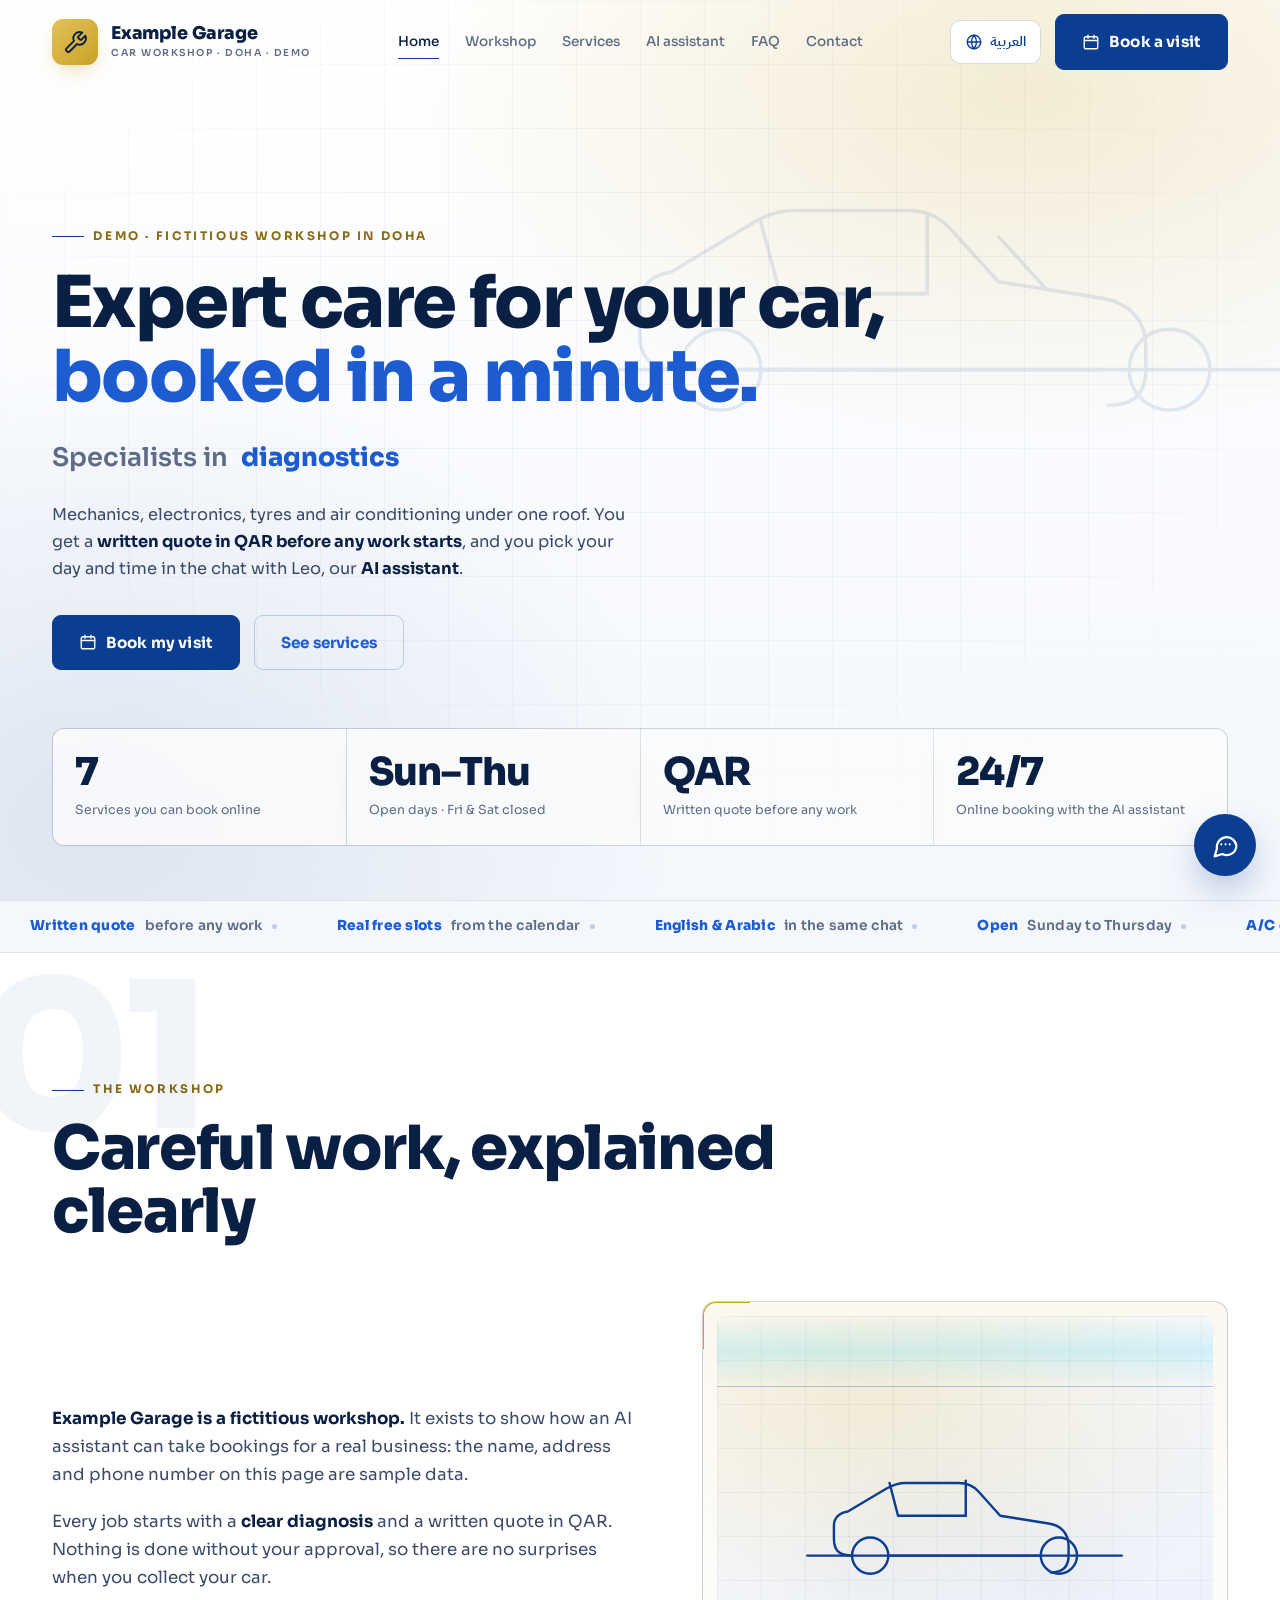
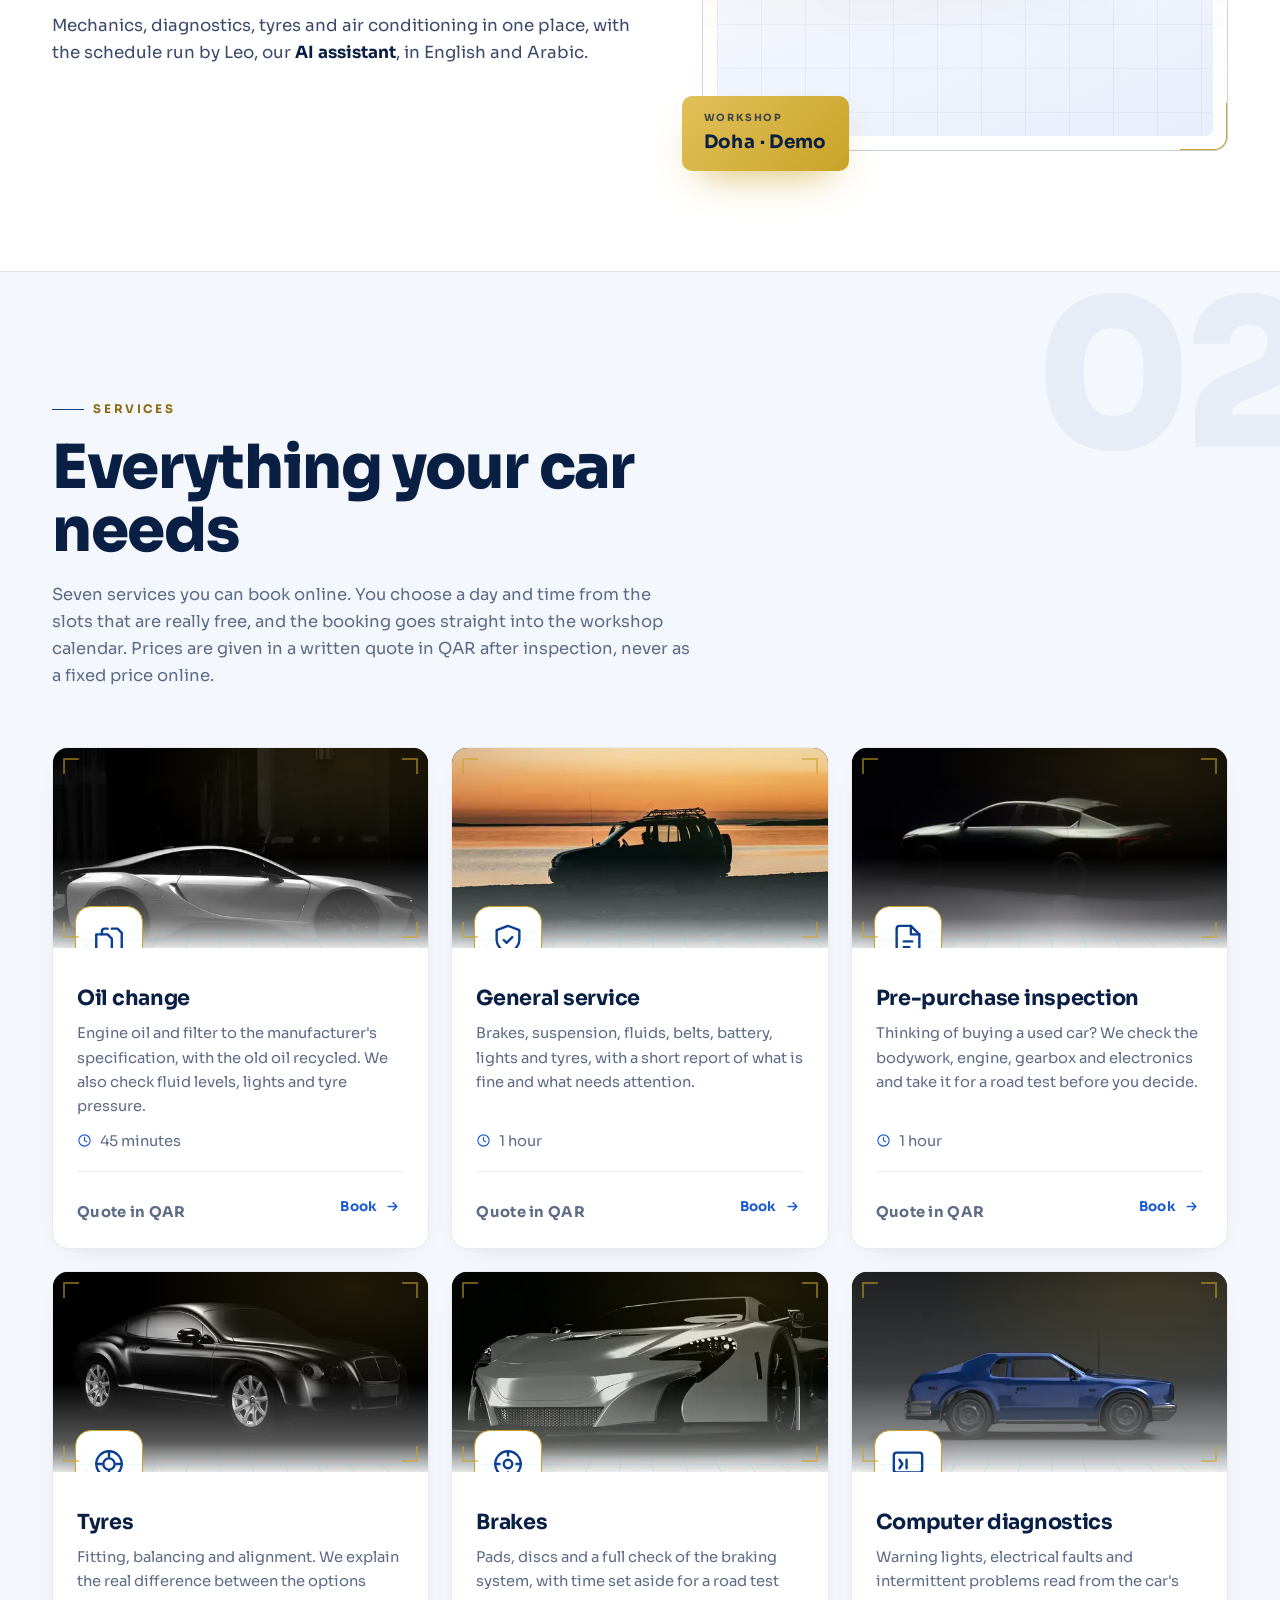
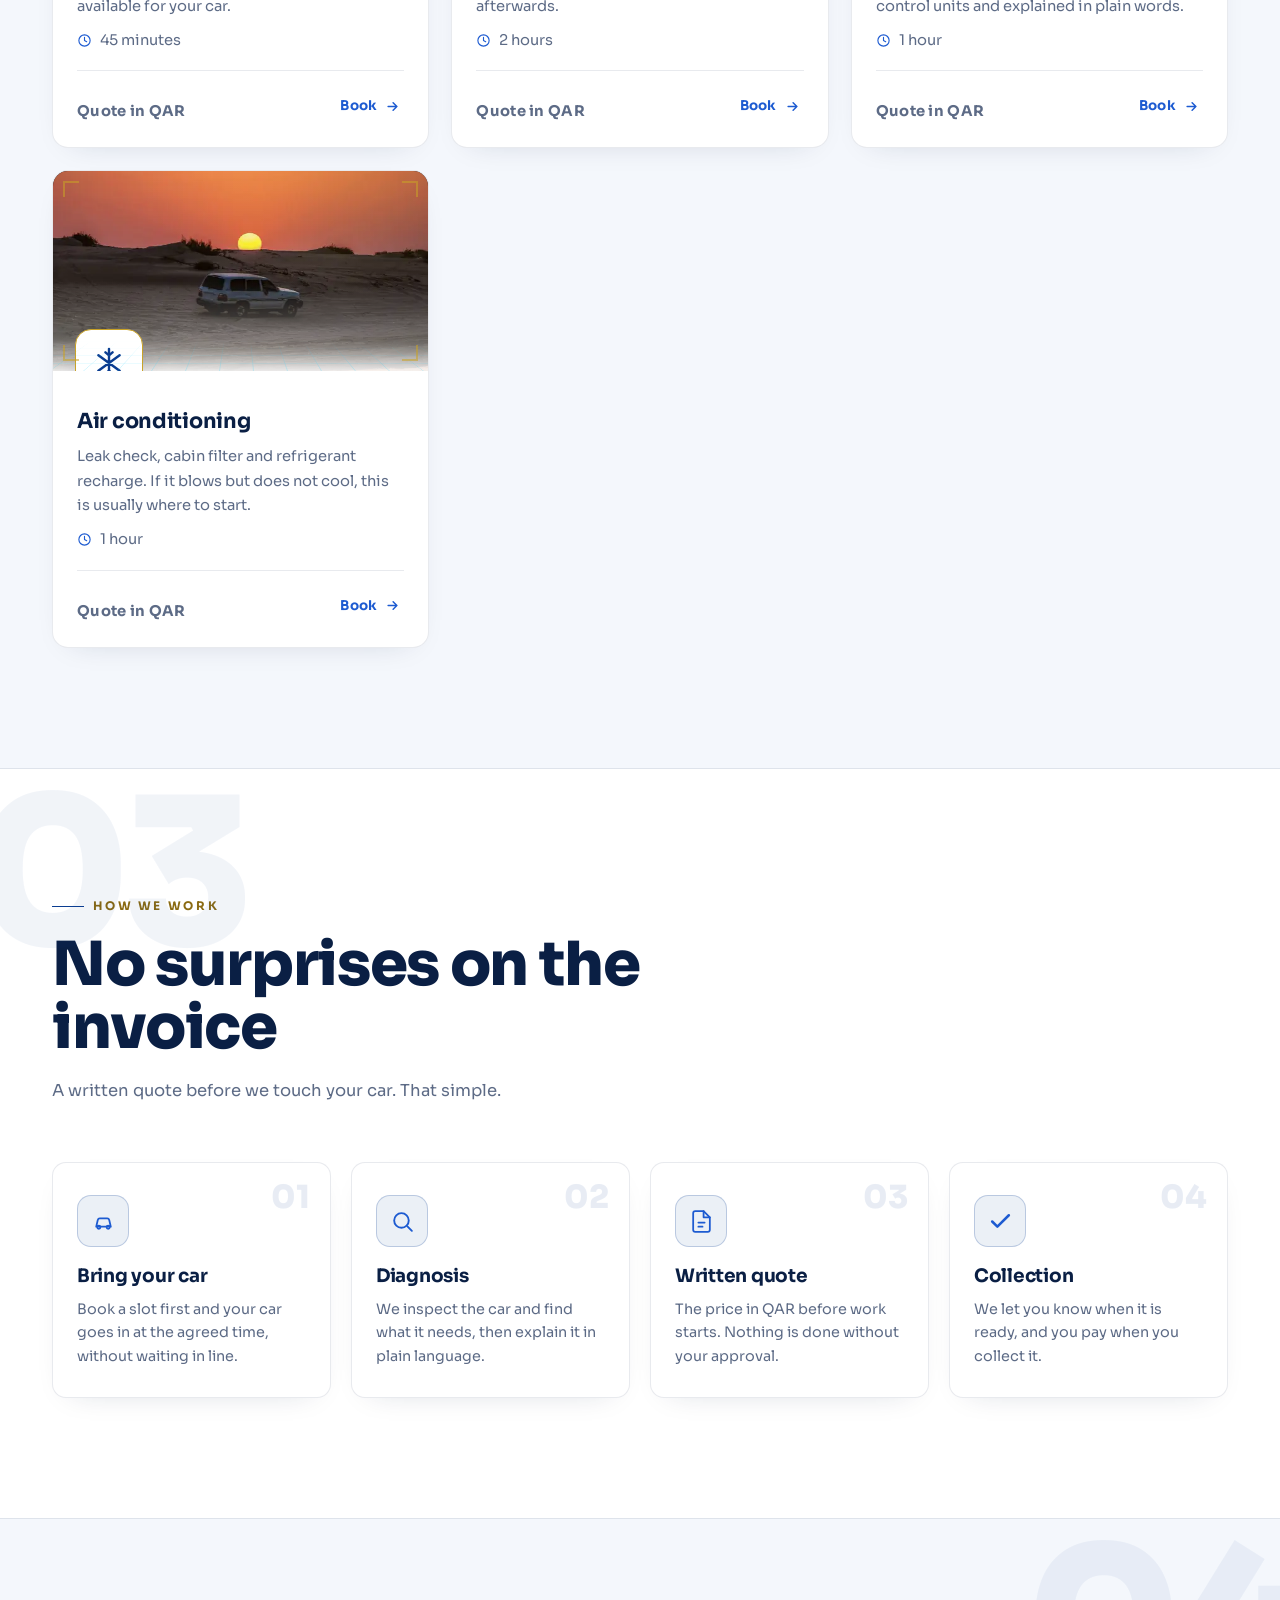
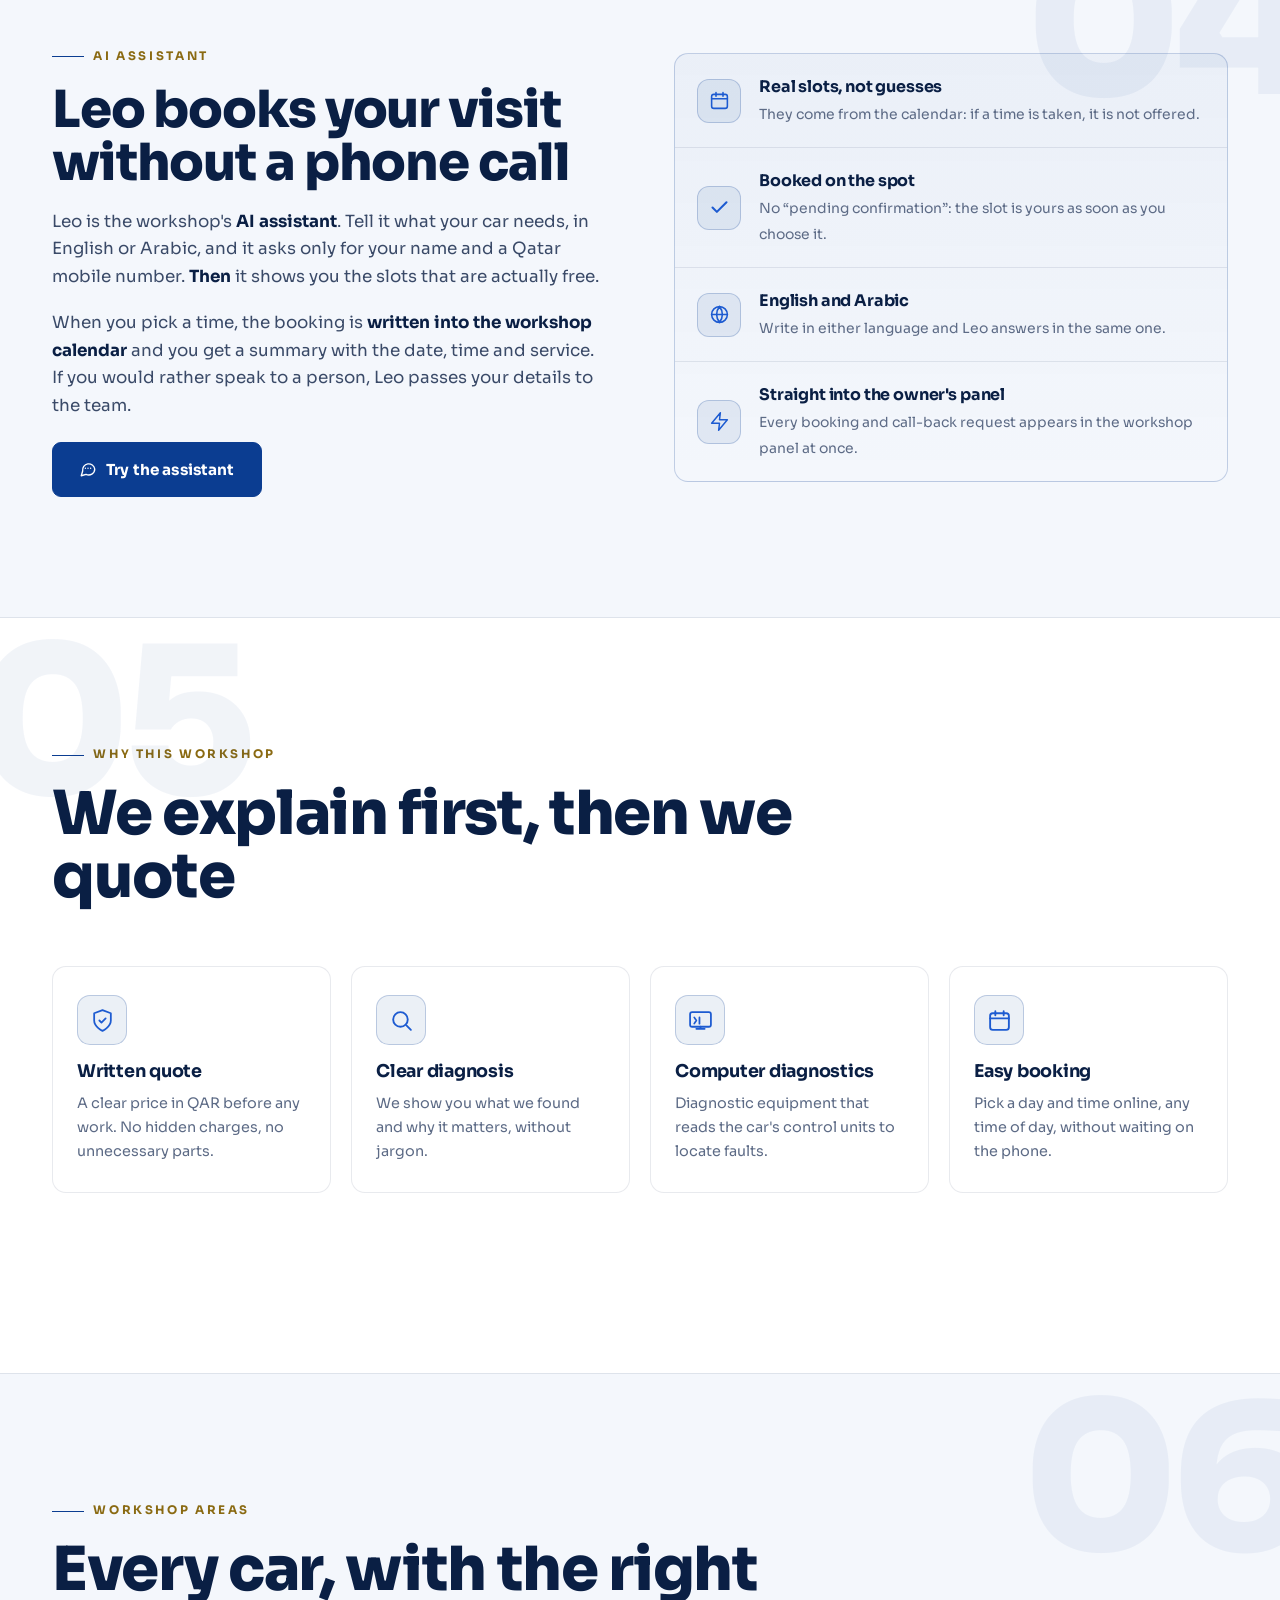
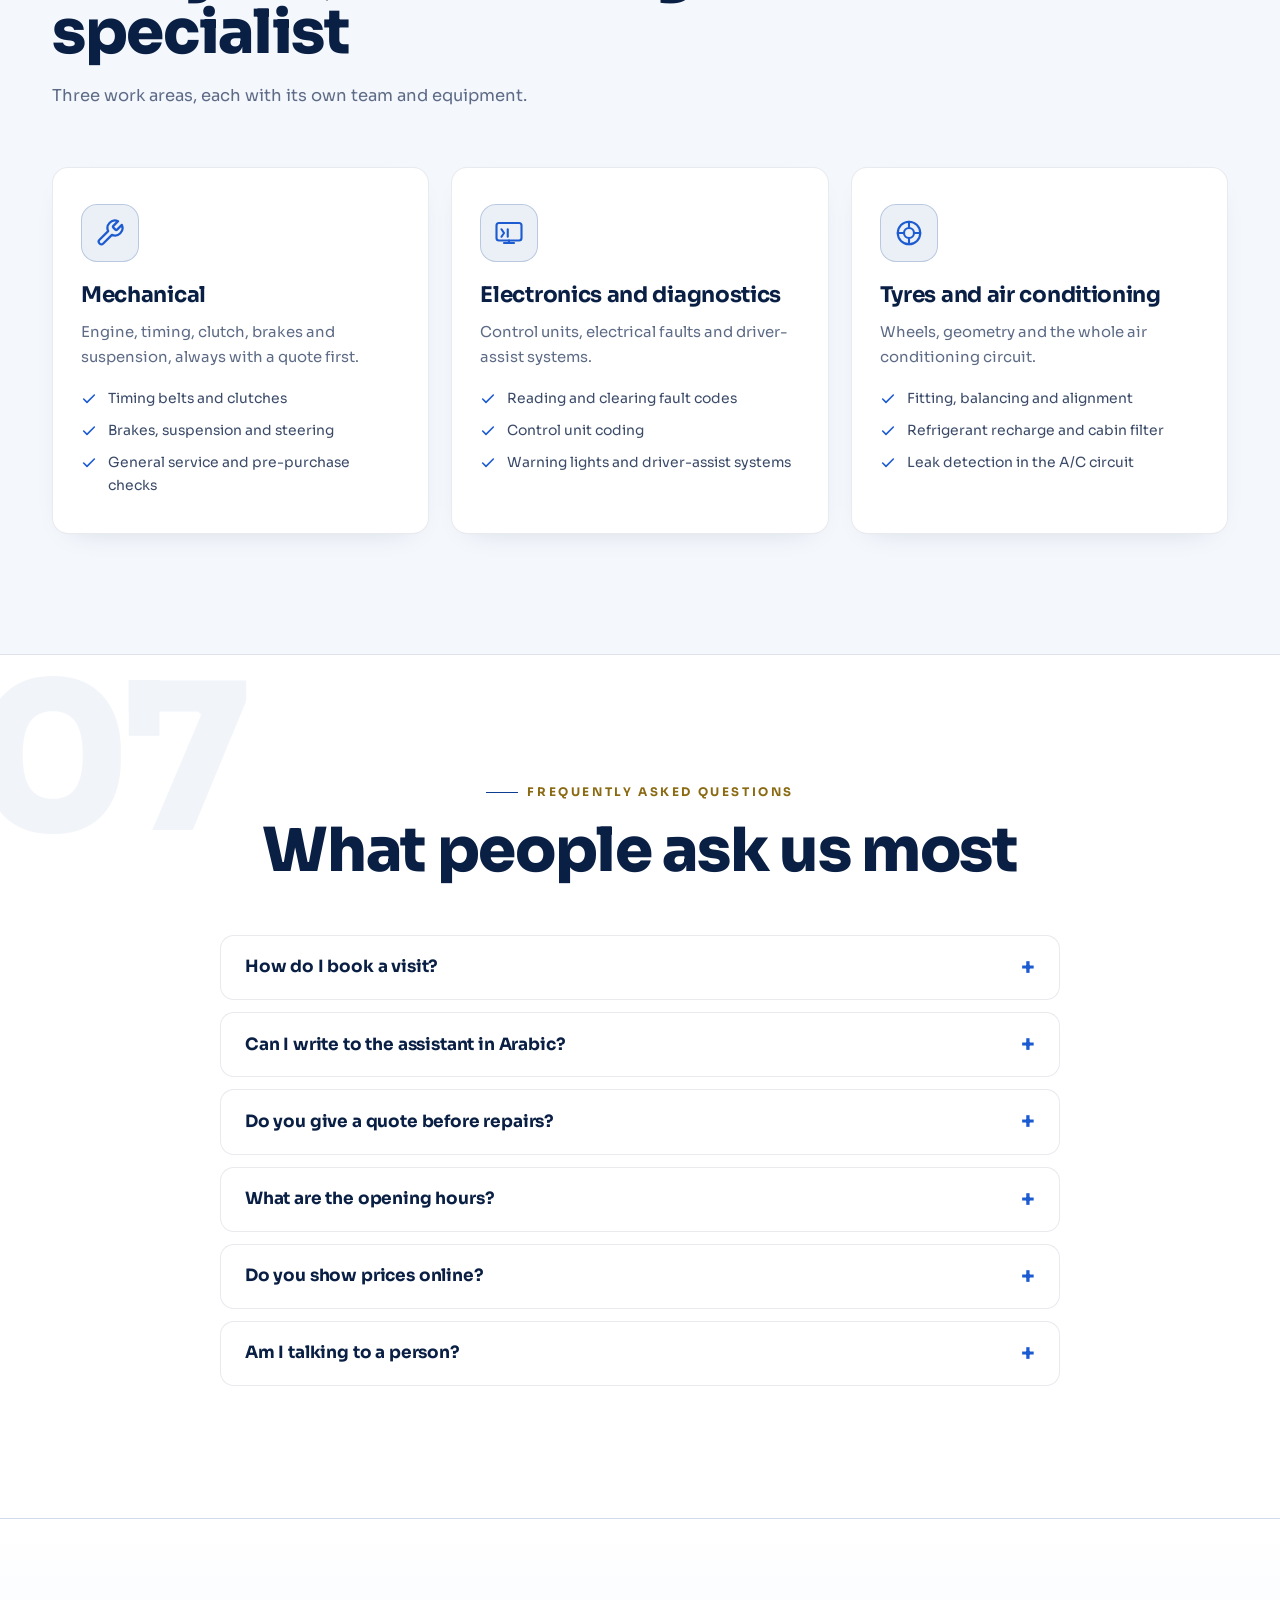
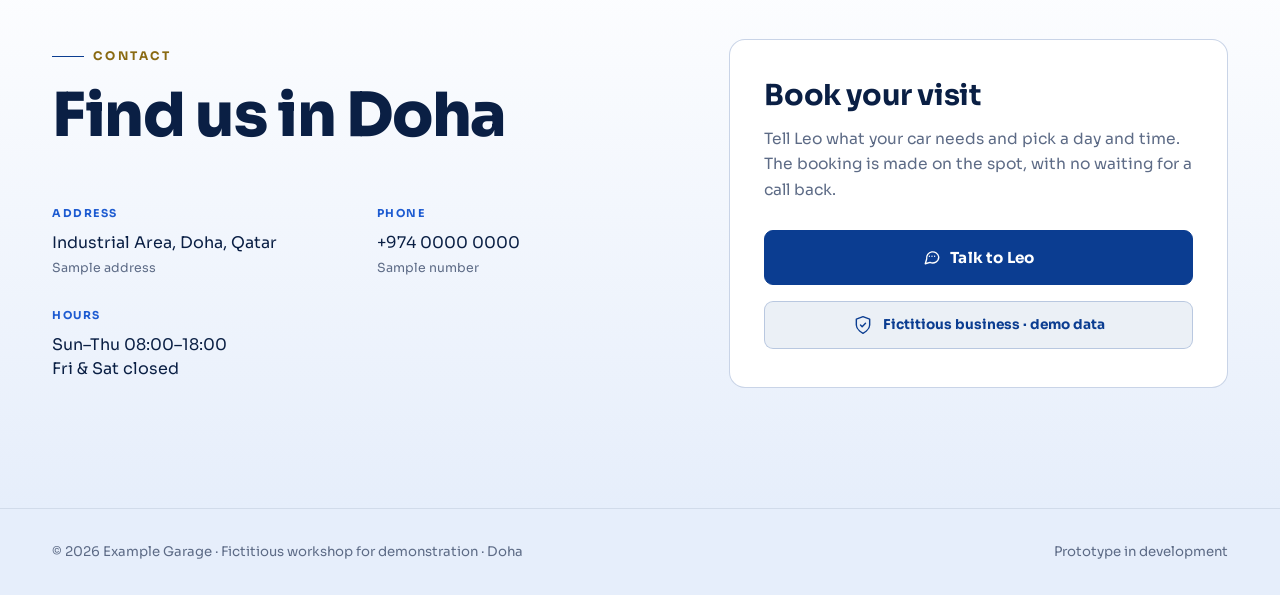
==== web-taller/index.html @ 40ce7784 "feat: Majlis booking backend (majlis_* + majlis-cita) and Leo AI (#3) * feat: Majlis booking backend" ====
<!DOCTYPE html>
<html lang="en" dir="ltr">
<head>
<meta charset="UTF-8">
<meta name="viewport" content="width=device-width, initial-scale=1">

<!-- ===================== SEO / GEO / AEO =====================
     Demo con negocio ficticio: noindex hasta que haya un cliente real. -->
<title>Example Garage · Car workshop in Doha (demo)</title>
<meta name="description" content="Demo of a fictitious car workshop in Doha: oil change, general service, pre-purchase inspection, tyres, brakes, diagnostics and air conditioning. Book a visit in English or Arabic with Leo, the AI assistant.">
<meta name="robots" content="noindex, nofollow">
<meta name="theme-color" content="#ffffff">

<meta name="geo.region" content="QA-DA">
<meta name="geo.placename" content="Doha">
<meta name="geo.position" content="25.2854;51.5310">
<meta name="ICBM" content="25.2854, 51.5310">

<meta property="og:type" content="website">
<meta property="og:site_name" content="Example Garage (demo)">
<meta property="og:locale" content="en_US">
<meta property="og:locale:alternate" content="ar_QA">
<meta property="og:title" content="Example Garage · Car workshop in Doha (demo)">
<meta property="og:description" content="Fictitious workshop used to demo an AI booking assistant in English and Arabic.">
<meta name="twitter:card" content="summary">

<link rel="icon" href="data:image/svg+xml,%3Csvg xmlns='http://www.w3.org/2000/svg' viewBox='0 0 32 32'%3E%3Crect width='32' height='32' rx='7' fill='%230b3d91'/%3E%3Cpath d='M19.6 8.4a1.3 1.3 0 0 0 0 1.9l2.1 2.1a1.3 1.3 0 0 0 1.9 0l5-5a8 8 0 0 1-10.6 10.6l-9.2 9.2a2.8 2.8 0 0 1-4-4l9.2-9.2A8 8 0 0 1 24.6 3.4l-5 5z' fill='none' stroke='%23e2c15a' stroke-width='2.2' stroke-linecap='round' stroke-linejoin='round' transform='scale(.78) translate(4 4)'/%3E%3C/svg%3E">

<!-- Idioma antes de pintar: si el visitante eligió árabe, el documento nace
     en RTL y no da un salto de izquierda a derecha al cargar. -->
<script>
(function(){try{var q=new URLSearchParams(location.search).get("lang");var l=q==="ar"||q==="en"?q:localStorage.getItem("lang");if(l==="ar"){document.documentElement.lang="ar";document.documentElement.dir="rtl";}}catch(e){}})();
</script>

<link rel="preload" as="font" type="font/woff2" href="assets/fonts/sora-var-latin.woff2" crossorigin>
<link rel="stylesheet" href="assets/css/style.css?v=22">

<script type="application/ld+json">
{
  "@context":"https://schema.org","@type":"AutoRepair",
  "name":"Example Garage (demo)",
  "description":"Fictitious car workshop used to demonstrate an AI booking assistant.",
  "address":{"@type":"PostalAddress","addressLocality":"Doha","addressCountry":"QA"},
  "areaServed":"Doha",
  "currenciesAccepted":"QAR",
  "openingHoursSpecification":[
    {"@type":"OpeningHoursSpecification","dayOfWeek":["Sunday","Monday","Tuesday","Wednesday","Thursday"],"opens":"08:00","closes":"18:00"}
  ],
  "availableLanguage":["en","ar"]
}
</script>
<script type="application/ld+json">
{
  "@context":"https://schema.org","@type":"FAQPage",
  "mainEntity":[
    {"@type":"Question","name":"How do I book a visit?","acceptedAnswer":{"@type":"Answer","text":"Chat with Leo, the AI assistant on this site. Choose the service, leave your name and a Qatar mobile number, then pick a day and time from the slots that are really free."}},
    {"@type":"Question","name":"Can I write to the assistant in Arabic?","acceptedAnswer":{"@type":"Answer","text":"Yes. Switch the site to Arabic or simply write in Arabic, and Leo answers in the same language."}},
    {"@type":"Question","name":"Do you give a quote before repairs?","acceptedAnswer":{"@type":"Answer","text":"Yes. You get a written quote in QAR after inspection and before any work starts. Nothing is done without your approval."}},
    {"@type":"Question","name":"What are the opening hours?","acceptedAnswer":{"@type":"Answer","text":"Sunday to Thursday, 08:00 to 18:00. Friday and Saturday closed. These are sample hours for this demo."}},
    {"@type":"Question","name":"Do you show prices online?","acceptedAnswer":{"@type":"Answer","text":"No. Every car is different, so the price is given in a written quote in QAR after inspection."}},
    {"@type":"Question","name":"Am I talking to a person?","acceptedAnswer":{"@type":"Answer","text":"Leo is an AI assistant. If you prefer a person, ask Leo and it passes your details to the team."}}
  ]
}
</script>
</head>
<body class="hl">
<a class="skip" href="#main" data-i18n="skip">Skip to content</a>

<!-- ===================== SPRITE DE ICONOS ===================== -->
<svg width="0" height="0" style="position:absolute" aria-hidden="true" focusable="false">
  <symbol id="ic-wrench" viewBox="0 0 24 24" fill="none" stroke="currentColor" stroke-width="1.8" stroke-linecap="round" stroke-linejoin="round"><path d="M14.7 6.3a1 1 0 0 0 0 1.4l1.6 1.6a1 1 0 0 0 1.4 0l3.77-3.77a6 6 0 0 1-7.94 7.94l-6.91 6.91a2.12 2.12 0 0 1-3-3l6.91-6.91a6 6 0 0 1 7.94-7.94l-3.76 3.76z"/></symbol>
  <symbol id="ic-oil" viewBox="0 0 24 24" fill="none" stroke="currentColor" stroke-width="1.7" stroke-linecap="round" stroke-linejoin="round"><path d="M14 4h4l3 3v10a2 2 0 0 1-2 2h-1"/><path d="M3 8h8l3 3v6a2 2 0 0 1-2 2H5a2 2 0 0 1-2-2z"/><path d="M7 8V6a2 2 0 0 1 2-2h2"/></symbol>
  <symbol id="ic-shield" viewBox="0 0 24 24" fill="none" stroke="currentColor" stroke-width="1.7" stroke-linecap="round" stroke-linejoin="round"><path d="M12 22s8-4 8-10V5l-8-3-8 3v7c0 6 8 10 8 10z"/><path d="m9 12 2 2 4-4"/></symbol>
  <symbol id="ic-clipboard" viewBox="0 0 24 24" fill="none" stroke="currentColor" stroke-width="1.7" stroke-linecap="round" stroke-linejoin="round"><path d="M14 2H6a2 2 0 0 0-2 2v16a2 2 0 0 0 2 2h12a2 2 0 0 0 2-2V8z"/><path d="M14 2v6h6"/><path d="M9 13h6M9 17h4"/></symbol>
  <symbol id="ic-disc" viewBox="0 0 24 24" fill="none" stroke="currentColor" stroke-width="1.7" stroke-linecap="round" stroke-linejoin="round"><circle cx="12" cy="12" r="9"/><circle cx="12" cy="12" r="3"/><path d="M12 3v3M12 18v3M3 12h3M18 12h3"/></symbol>
  <symbol id="ic-screen" viewBox="0 0 24 24" fill="none" stroke="currentColor" stroke-width="1.7" stroke-linecap="round" stroke-linejoin="round"><rect x="2" y="4" width="20" height="14" rx="2"/><path d="M8 20h8M12 18v2"/><path d="M6 9l2 3-2 3M11 9v6"/></symbol>
  <symbol id="ic-tire" viewBox="0 0 24 24" fill="none" stroke="currentColor" stroke-width="1.7" stroke-linecap="round" stroke-linejoin="round"><circle cx="12" cy="12" r="9"/><circle cx="12" cy="12" r="4"/><path d="M12 3v4M12 17v4M3 12h4M17 12h4"/></symbol>
  <symbol id="ic-snow" viewBox="0 0 24 24" fill="none" stroke="currentColor" stroke-width="1.7" stroke-linecap="round" stroke-linejoin="round"><path d="M12 2v20M4.5 6.5l15 11M19.5 6.5l-15 11"/><path d="M12 6.5 9.5 4.5M12 6.5l2.5-2M12 17.5 9.5 19.5M12 17.5l2.5 2"/></symbol>
  <symbol id="ic-check" viewBox="0 0 24 24" fill="none" stroke="currentColor" stroke-width="2.4" stroke-linecap="round" stroke-linejoin="round"><path d="M20 6 9 17l-5-5"/></symbol>
  <symbol id="ic-clock" viewBox="0 0 24 24" fill="none" stroke="currentColor" stroke-width="1.8" stroke-linecap="round" stroke-linejoin="round"><circle cx="12" cy="12" r="9"/><path d="M12 7v5l3.5 2"/></symbol>
  <symbol id="ic-arrow" viewBox="0 0 24 24" fill="none" stroke="currentColor" stroke-width="2.4" stroke-linecap="round" stroke-linejoin="round"><path d="M5 12h14M13 6l6 6-6 6"/></symbol>
  <symbol id="ic-car" viewBox="0 0 24 24" fill="none" stroke="currentColor" stroke-width="1.7" stroke-linecap="round" stroke-linejoin="round"><path d="M5 17h14l-1.5-6.5a2 2 0 0 0-2-1.5H8.5a2 2 0 0 0-2 1.5z"/><circle cx="7.5" cy="17.5" r="1.5"/><circle cx="16.5" cy="17.5" r="1.5"/></symbol>
  <symbol id="ic-search" viewBox="0 0 24 24" fill="none" stroke="currentColor" stroke-width="1.8" stroke-linecap="round" stroke-linejoin="round"><circle cx="11" cy="11" r="7"/><path d="m21 21-4.3-4.3"/></symbol>
  <symbol id="ic-bolt" viewBox="0 0 24 24" fill="none" stroke="currentColor" stroke-width="1.7" stroke-linecap="round" stroke-linejoin="round"><path d="M13 2 3 14h9l-1 8 10-12h-9z"/></symbol>
  <symbol id="ic-calendar" viewBox="0 0 24 24" fill="none" stroke="currentColor" stroke-width="1.8" stroke-linecap="round" stroke-linejoin="round"><rect x="3" y="5" width="18" height="16" rx="2.5"/><path d="M3 10h18M8 3v4M16 3v4"/></symbol>
  <symbol id="ic-chat" viewBox="0 0 24 24" fill="none" stroke="currentColor" stroke-width="1.8" stroke-linecap="round" stroke-linejoin="round"><path d="M21 12a8 8 0 0 1-11.6 7.1L3 21l1.9-6.4A8 8 0 1 1 21 12z"/><path d="M8.5 11h.01M12 11h.01M15.5 11h.01"/></symbol>
  <symbol id="ic-globe" viewBox="0 0 24 24" fill="none" stroke="currentColor" stroke-width="1.8" stroke-linecap="round" stroke-linejoin="round"><circle cx="12" cy="12" r="9"/><path d="M3 12h18M12 3a14 14 0 0 1 0 18M12 3a14 14 0 0 0 0 18"/></symbol>
  <symbol id="ic-send" viewBox="0 0 24 24" fill="none" stroke="currentColor" stroke-width="2.2" stroke-linecap="round" stroke-linejoin="round"><path d="M22 2 11 13M22 2l-7 20-4-9-9-4 20-7z"/></symbol>
  <symbol id="ic-close" viewBox="0 0 24 24" fill="none" stroke="currentColor" stroke-width="2" stroke-linecap="round" stroke-linejoin="round"><path d="M18 6 6 18M6 6l12 12"/></symbol>
  <symbol id="ic-menu" viewBox="0 0 24 24" fill="none" stroke="currentColor" stroke-width="2" stroke-linecap="round" stroke-linejoin="round"><path d="M4 7h16M4 12h16M4 17h16"/></symbol>
</svg>

<!-- ===================== NAV ===================== -->
<header class="nav" id="nav">
  <div class="wrap nav-inner">
    <a href="#top" class="nav-logo">
      <span class="mark" aria-hidden="true"><svg><use href="#ic-wrench"/></svg></span>
      <span class="txt"><b>Example Garage</b><small data-i18n="nav.tagline">Car workshop · Doha · Demo</small></span>
    </a>
    <nav class="nav-links" id="navLinks" aria-label="Main navigation" data-i18n-attr="aria-label:nav.aria">
      <a href="#top" data-i18n="nav.home">Home</a>
      <a href="#workshop" data-i18n="nav.workshop">Workshop</a>
      <a href="#services" data-i18n="nav.services">Services</a>
      <a href="#assistant" data-i18n="nav.assistant">AI assistant</a>
      <a href="#faq" data-i18n="nav.faq">FAQ</a>
      <a href="#contact" data-i18n="nav.contact">Contact</a>
    </nav>
    <div class="nav-cta">
      <button class="lang-btn" type="button" data-lang-toggle lang="ar" aria-label="التبديل إلى العربية" data-i18n-attr="aria-label:lang.aria;lang:lang.code"><svg aria-hidden="true"><use href="#ic-globe"/></svg><span data-i18n="lang.label">العربية</span></button>
      <button class="btn" type="button" data-leo><svg aria-hidden="true"><use href="#ic-calendar"/></svg><span data-i18n="cta.book">Book a visit</span></button>
      <button class="burger" id="burger" type="button" aria-expanded="false" aria-controls="mobileMenu" aria-label="Open menu" data-i18n-attr="aria-label:nav.menu"><svg aria-hidden="true"><use href="#ic-menu"/></svg></button>
    </div>
  </div>
</header>
<div class="mobile-menu" id="mobileMenu">
  <a href="#top" data-i18n="nav.home">Home</a>
  <a href="#workshop" data-i18n="nav.workshop">Workshop</a>
  <a href="#services" data-i18n="nav.services">Services</a>
  <a href="#process" data-i18n="nav.process">How we work</a>
  <a href="#assistant" data-i18n="nav.assistant">AI assistant</a>
  <a href="#faq" data-i18n="nav.faq">FAQ</a>
  <a href="#contact" data-i18n="nav.contact">Contact</a>
</div>

<main id="main">
<!-- ===================== HERO ===================== -->
<section class="hero" id="top">
  <div class="hero-bg" aria-hidden="true">
    <div class="grad"></div>
    <div class="grid"></div>
    <div class="art">
      <svg viewBox="0 0 640 260" fill="none" stroke="currentColor" stroke-width="3" stroke-linecap="round" stroke-linejoin="round">
        <path d="M40 190h560"/>
        <path d="M92 190a34 34 0 1 0 68 0 34 34 0 1 0-68 0"/>
        <path d="M470 190a34 34 0 1 0 68 0 34 34 0 1 0-68 0"/>
        <path d="M126 190h318"/>
        <path d="M92 190c-18 0-34-4-34-30v-26c0-14 10-24 26-26l70-42c10-6 22-10 34-10h96c14 0 27 6 36 16l40 44 88 14c22 4 36 18 36 40v20c0 24-14 30-32 30"/>
        <path d="M160 66l16 60h122"/>
        <path d="M300 60v66"/>
        <path d="M360 78l40 44"/>
      </svg>
    </div>
  </div>
  <div class="wrap hero-content">
    <span class="eyebrow" data-i18n="hero.eyebrow">Demo · fictitious workshop in Doha</span>
    <h1><span data-i18n="hero.h1a">Expert care for your car,</span><span class="accent" data-i18n="hero.h1b">booked in a minute.</span></h1>
    <p class="hero-rot">
      <span data-i18n="hero.rotlead">Specialists in</span>
      <span class="rot"><b id="rotWord" data-i18n="hero.rot0" data-i18n-attr="data-words:hero.rotwords" data-words="maintenance|diagnostics|brakes|tyres|air conditioning">maintenance</b></span>
    </p>
    <p class="hero-desc" data-i18n-html="hero.desc">Mechanics, electronics, tyres and air conditioning under one roof. You get a <strong>written quote in QAR before any work starts</strong>, and you pick your day and time in the chat with Leo, our <strong>AI assistant</strong>.</p>
    <div class="hero-actions">
      <button class="btn" type="button" data-leo><svg aria-hidden="true"><use href="#ic-calendar"/></svg><span data-i18n="cta.bookMine">Book my visit</span></button>
      <a class="btn ghost" href="#services" data-i18n="cta.seeServices">See services</a>
    </div>
    <div class="hero-stats">
      <div class="stat"><div class="v">7</div><div class="l" data-i18n="stat.1">Services you can book online</div></div>
      <div class="stat"><div class="v" data-i18n="stat.2v">Sun–Thu</div><div class="l" data-i18n="stat.2">Open days · Fri &amp; Sat closed</div></div>
      <div class="stat"><div class="v" data-i18n="stat.3v">QAR</div><div class="l" data-i18n="stat.3">Written quote before any work</div></div>
      <div class="stat"><div class="v">24/7</div><div class="l" data-i18n="stat.4">Online booking with the AI assistant</div></div>
    </div>
  </div>
</section>

<!-- ===================== MARQUEE ===================== -->
<div class="marquee-wrap" aria-hidden="true">
  <div class="marquee-track" id="marquee">
    <span class="marquee-item"><b data-i18n="mq.1b">Written quote</b> <span data-i18n="mq.1">before any work</span><span class="dot"></span></span>
    <span class="marquee-item"><b data-i18n="mq.2b">Real free slots</b> <span data-i18n="mq.2">from the calendar</span><span class="dot"></span></span>
    <span class="marquee-item"><b data-i18n="mq.3b">English &amp; Arabic</b> <span data-i18n="mq.3">in the same chat</span><span class="dot"></span></span>
    <span class="marquee-item"><b data-i18n="mq.4b">Open</b> <span data-i18n="mq.4">Sunday to Thursday</span><span class="dot"></span></span>
    <span class="marquee-item"><b data-i18n="mq.5b">A/C checks</b> <span data-i18n="mq.5">ready for summer</span><span class="dot"></span></span>
    <span class="marquee-item"><b data-i18n="mq.6b">AI assistant</b> <span data-i18n="mq.6">that hands over to a person</span><span class="dot"></span></span>
  </div>
</div>

<!-- ===================== EL TALLER ===================== -->
<section class="sec" id="workshop">
  <span class="bignum s" aria-hidden="true">01</span>
  <div class="wrap">
    <div class="sec-head reveal">
      <span class="eyebrow" data-i18n="ws.eyebrow">The workshop</span>
      <h2 data-i18n="ws.h2">Careful work, explained clearly</h2>
    </div>
    <div class="about-grid">
      <div class="about-copy reveal">
        <p data-i18n-html="ws.p1"><strong>Example Garage is a fictitious workshop.</strong> It exists to show how an AI assistant can take bookings for a real business: the name, address and phone number on this page are sample data.</p>
        <p data-i18n-html="ws.p2">Every job starts with a <strong>clear diagnosis</strong> and a written quote in QAR. Nothing is done without your approval, so there are no surprises when you collect your car.</p>
        <p data-i18n-html="ws.p3">Mechanics, diagnostics, tyres and air conditioning in one place, with the schedule run by Leo, our <strong>AI assistant</strong>, in English and Arabic.</p>
      </div>
      <div class="about-media reveal">
        <div class="framed">
          <div class="taller-panel">
            <div class="pgrid"></div>
            <svg class="car" viewBox="0 0 640 240" fill="none" stroke="currentColor" stroke-width="4" stroke-linecap="round" stroke-linejoin="round" aria-hidden="true">
              <path d="M60 168h520"/>
              <circle cx="164" cy="168" r="30"/>
              <circle cx="476" cy="168" r="30"/>
              <path d="M194 168h252"/>
              <path d="M134 168c-16 0-30-4-30-28v-22c0-12 9-21 23-23l64-38c9-5 20-9 31-9h88c13 0 25 5 33 14l36 40 80 13c20 3 33 16 33 37v16c0 22-13 28-29 28"/>
              <path d="M196 48l14 54h112"/>
              <path d="M322 44v58"/>
            </svg>
          </div>
        </div>
        <p class="tag-badge"><span data-i18n="ws.badgeS">Workshop</span><b data-i18n="ws.badge">Doha · Demo</b></p>
      </div>
    </div>
  </div>
</section>

<!-- ===================== SERVICIOS =====================
     data-svc es el id estable del servicio: leo.js lo usa para saltarse la
     pregunta inicial cuando se entra desde una tarjeta, en cualquier idioma. -->
<section class="sec sec--alt" id="services">
  <span class="bignum e" aria-hidden="true">02</span>
  <div class="wrap">
    <div class="sec-head reveal">
      <span class="eyebrow" data-i18n="svc.eyebrow">Services</span>
      <h2 data-i18n="svc.h2">Everything your car needs</h2>
      <p data-i18n="svc.lead">Seven services you can book online. You choose a day and time from the slots that are really free, and the booking goes straight into the workshop calendar. Prices are given in a written quote in QAR after inspection, never as a fixed price online.</p>
    </div>
    <div class="svc-grid">

      <article class="svc-card reveal">
        <div class="svc-media">
          <img class="svc-img" src="assets/img/car-1.webp" srcset="assets/img/car-1-600.webp 600w, assets/img/car-1.webp 1200w" sizes="(max-width:600px) 100vw, (max-width:900px) 50vw, 400px" alt="Silver sports coupe in side profile against a dark street at night" data-i18n-attr="alt:svc.oil.alt" width="1200" height="800" loading="lazy" decoding="async">
          <div class="svc-shade"></div>
          <span class="svc-badge" aria-hidden="true"><svg><use href="#ic-oil"/></svg></span>
        </div>
        <div class="svc-body">
          <h3 data-i18n="svc.oil.t">Oil change</h3>
          <p class="svc-desc" data-i18n="svc.oil.d">Engine oil and filter to the manufacturer's specification, with the old oil recycled. We also check fluid levels, lights and tyre pressure.</p>
          <p class="svc-meta"><svg aria-hidden="true"><use href="#ic-clock"/></svg><span data-i18n="dur.45">45 minutes</span></p>
          <div class="svc-foot">
            <p class="svc-price" data-i18n="svc.quote">Quote in QAR</p>
            <button class="svc-cta" type="button" data-leo data-svc="oil"><span data-i18n="cta.bookShort">Book</span><svg aria-hidden="true"><use href="#ic-arrow"/></svg></button>
          </div>
        </div>
      </article>

      <article class="svc-card reveal">
        <div class="svc-media">
          <img class="svc-img" src="assets/img/car-2.webp" srcset="assets/img/car-2-600.webp 600w, assets/img/car-2.webp 1200w" sizes="(max-width:600px) 100vw, (max-width:900px) 50vw, 400px" alt="Dark SUV with a roof rack, silhouetted on a beach at sunset" data-i18n-attr="alt:svc.service.alt" width="1200" height="800" loading="lazy" decoding="async">
          <div class="svc-shade"></div>
          <span class="svc-badge" aria-hidden="true"><svg><use href="#ic-shield"/></svg></span>
        </div>
        <div class="svc-body">
          <h3 data-i18n="svc.service.t">General service</h3>
          <p class="svc-desc" data-i18n="svc.service.d">Brakes, suspension, fluids, belts, battery, lights and tyres, with a short report of what is fine and what needs attention.</p>
          <p class="svc-meta"><svg aria-hidden="true"><use href="#ic-clock"/></svg><span data-i18n="dur.60">1 hour</span></p>
          <div class="svc-foot">
            <p class="svc-price" data-i18n="svc.quote">Quote in QAR</p>
            <button class="svc-cta" type="button" data-leo data-svc="service"><span data-i18n="cta.bookShort">Book</span><svg aria-hidden="true"><use href="#ic-arrow"/></svg></button>
          </div>
        </div>
      </article>

      <article class="svc-card reveal">
        <div class="svc-media">
          <img class="svc-img" src="assets/img/car-3.webp" srcset="assets/img/car-3-600.webp 600w, assets/img/car-3.webp 1200w" sizes="(max-width:600px) 100vw, (max-width:900px) 50vw, 400px" alt="Light-coloured saloon seen from the rear three-quarter angle, rim-lit in a dark studio" data-i18n-attr="alt:svc.inspect.alt" width="1200" height="800" loading="lazy" decoding="async">
          <div class="svc-shade"></div>
          <span class="svc-badge" aria-hidden="true"><svg><use href="#ic-clipboard"/></svg></span>
        </div>
        <div class="svc-body">
          <h3 data-i18n="svc.inspect.t">Pre-purchase inspection</h3>
          <p class="svc-desc" data-i18n="svc.inspect.d">Thinking of buying a used car? We check the bodywork, engine, gearbox and electronics and take it for a road test before you decide.</p>
          <p class="svc-meta"><svg aria-hidden="true"><use href="#ic-clock"/></svg><span data-i18n="dur.60">1 hour</span></p>
          <div class="svc-foot">
            <p class="svc-price" data-i18n="svc.quote">Quote in QAR</p>
            <button class="svc-cta" type="button" data-leo data-svc="inspect"><span data-i18n="cta.bookShort">Book</span><svg aria-hidden="true"><use href="#ic-arrow"/></svg></button>
          </div>
        </div>
      </article>

      <article class="svc-card reveal">
        <div class="svc-media">
          <img class="svc-img" src="assets/img/car-4.webp" srcset="assets/img/car-4-600.webp 600w, assets/img/car-4.webp 1200w" sizes="(max-width:600px) 100vw, (max-width:900px) 50vw, 400px" alt="Black grand tourer coupe on a black background, front three-quarter view showing its wheels" data-i18n-attr="alt:svc.tyres.alt" width="1200" height="800" loading="lazy" decoding="async">
          <div class="svc-shade"></div>
          <span class="svc-badge" aria-hidden="true"><svg><use href="#ic-tire"/></svg></span>
        </div>
        <div class="svc-body">
          <h3 data-i18n="svc.tyres.t">Tyres</h3>
          <p class="svc-desc" data-i18n="svc.tyres.d">Fitting, balancing and alignment. We explain the real difference between the options available for your car.</p>
          <p class="svc-meta"><svg aria-hidden="true"><use href="#ic-clock"/></svg><span data-i18n="dur.45">45 minutes</span></p>
          <div class="svc-foot">
            <p class="svc-price" data-i18n="svc.quote">Quote in QAR</p>
            <button class="svc-cta" type="button" data-leo data-svc="tyres"><span data-i18n="cta.bookShort">Book</span><svg aria-hidden="true"><use href="#ic-arrow"/></svg></button>
          </div>
        </div>
      </article>

      <article class="svc-card reveal">
        <div class="svc-media">
          <img class="svc-img" src="assets/img/car-5.webp" srcset="assets/img/car-5-600.webp 600w, assets/img/car-5.webp 1200w" sizes="(max-width:600px) 100vw, (max-width:900px) 50vw, 400px" alt="White supercar render seen low from the front three-quarter angle against a black background" data-i18n-attr="alt:svc.brakes.alt" width="1200" height="800" loading="lazy" decoding="async">
          <div class="svc-shade"></div>
          <span class="svc-badge" aria-hidden="true"><svg><use href="#ic-disc"/></svg></span>
        </div>
        <div class="svc-body">
          <h3 data-i18n="svc.brakes.t">Brakes</h3>
          <p class="svc-desc" data-i18n="svc.brakes.d">Pads, discs and a full check of the braking system, with time set aside for a road test afterwards.</p>
          <p class="svc-meta"><svg aria-hidden="true"><use href="#ic-clock"/></svg><span data-i18n="dur.120">2 hours</span></p>
          <div class="svc-foot">
            <p class="svc-price" data-i18n="svc.quote">Quote in QAR</p>
            <button class="svc-cta" type="button" data-leo data-svc="brakes"><span data-i18n="cta.bookShort">Book</span><svg aria-hidden="true"><use href="#ic-arrow"/></svg></button>
          </div>
        </div>
      </article>

      <article class="svc-card reveal">
        <div class="svc-media">
          <img class="svc-img" src="assets/img/car-6.webp" srcset="assets/img/car-6-600.webp 600w, assets/img/car-6.webp 1200w" sizes="(max-width:600px) 100vw, (max-width:900px) 50vw, 400px" alt="Blue classic-style coupe render in side profile on a dark grey backdrop" data-i18n-attr="alt:svc.diag.alt" width="1200" height="800" loading="lazy" decoding="async">
          <div class="svc-shade"></div>
          <span class="svc-badge" aria-hidden="true"><svg><use href="#ic-screen"/></svg></span>
        </div>
        <div class="svc-body">
          <h3 data-i18n="svc.diag.t">Computer diagnostics</h3>
          <p class="svc-desc" data-i18n="svc.diag.d">Warning lights, electrical faults and intermittent problems read from the car's control units and explained in plain words.</p>
          <p class="svc-meta"><svg aria-hidden="true"><use href="#ic-clock"/></svg><span data-i18n="dur.60">1 hour</span></p>
          <div class="svc-foot">
            <p class="svc-price" data-i18n="svc.quote">Quote in QAR</p>
            <button class="svc-cta" type="button" data-leo data-svc="diag"><span data-i18n="cta.bookShort">Book</span><svg aria-hidden="true"><use href="#ic-arrow"/></svg></button>
          </div>
        </div>
      </article>

      <article class="svc-card reveal">
        <div class="svc-media">
          <img class="svc-img" src="assets/img/car-7.webp" srcset="assets/img/car-7-600.webp 600w, assets/img/car-7.webp 1200w" sizes="(max-width:600px) 100vw, (max-width:900px) 50vw, 400px" alt="White SUV on desert sand at sunset, with the sun on the horizon" data-i18n-attr="alt:svc.ac.alt" width="1200" height="800" loading="lazy" decoding="async">
          <div class="svc-shade"></div>
          <span class="svc-badge" aria-hidden="true"><svg><use href="#ic-snow"/></svg></span>
        </div>
        <div class="svc-body">
          <h3 data-i18n="svc.ac.t">Air conditioning</h3>
          <p class="svc-desc" data-i18n="svc.ac.d">Leak check, cabin filter and refrigerant recharge. If it blows but does not cool, this is usually where to start.</p>
          <p class="svc-meta"><svg aria-hidden="true"><use href="#ic-clock"/></svg><span data-i18n="dur.60">1 hour</span></p>
          <div class="svc-foot">
            <p class="svc-price" data-i18n="svc.quote">Quote in QAR</p>
            <button class="svc-cta" type="button" data-leo data-svc="ac"><span data-i18n="cta.bookShort">Book</span><svg aria-hidden="true"><use href="#ic-arrow"/></svg></button>
          </div>
        </div>
      </article>

    </div>
  </div>
</section>

<!-- ===================== PROCESO ===================== -->
<section class="sec" id="process">
  <span class="bignum s" aria-hidden="true">03</span>
  <div class="wrap">
    <div class="sec-head reveal">
      <span class="eyebrow" data-i18n="pr.eyebrow">How we work</span>
      <h2 data-i18n="pr.h2">No surprises on the invoice</h2>
      <p data-i18n="pr.lead">A written quote before we touch your car. That simple.</p>
    </div>
    <div class="proc-grid">
      <div class="proc-c reveal"><span class="n" aria-hidden="true">01</span><span class="ic" aria-hidden="true"><svg><use href="#ic-car"/></svg></span><h3 data-i18n="pr.1t">Bring your car</h3><p data-i18n="pr.1">Book a slot first and your car goes in at the agreed time, without waiting in line.</p></div>
      <div class="proc-c reveal"><span class="n" aria-hidden="true">02</span><span class="ic" aria-hidden="true"><svg><use href="#ic-search"/></svg></span><h3 data-i18n="pr.2t">Diagnosis</h3><p data-i18n="pr.2">We inspect the car and find what it needs, then explain it in plain language.</p></div>
      <div class="proc-c reveal"><span class="n" aria-hidden="true">03</span><span class="ic" aria-hidden="true"><svg><use href="#ic-clipboard"/></svg></span><h3 data-i18n="pr.3t">Written quote</h3><p data-i18n="pr.3">The price in QAR before work starts. Nothing is done without your approval.</p></div>
      <div class="proc-c reveal"><span class="n" aria-hidden="true">04</span><span class="ic" aria-hidden="true"><svg><use href="#ic-check"/></svg></span><h3 data-i18n="pr.4t">Collection</h3><p data-i18n="pr.4">We let you know when it is ready, and you pay when you collect it.</p></div>
    </div>
  </div>
</section>

<!-- ===================== ASISTENTE ===================== -->
<section class="sec sec--alt" id="assistant">
  <span class="bignum e" aria-hidden="true">04</span>
  <div class="wrap">
    <div class="nos-grid">
      <div class="nos-copy reveal">
        <span class="eyebrow" data-i18n="as.eyebrow">AI assistant</span>
        <h2 class="as-h2" data-i18n="as.h2">Leo books your visit without a phone call</h2>
        <p data-i18n-html="as.p1">Leo is the workshop's <strong>AI assistant</strong>. Tell it what your car needs, in English or Arabic, and it asks only for your name and a Qatar mobile number. <strong>Then</strong> it shows you the slots that are actually free.</p>
        <p data-i18n-html="as.p2">When you pick a time, the booking is <strong>written into the workshop calendar</strong> and you get a summary with the date, time and service. If you would rather speak to a person, Leo passes your details to the team.</p>
        <button class="btn as-btn" type="button" data-leo><svg aria-hidden="true"><use href="#ic-chat"/></svg><span data-i18n="cta.try">Try the assistant</span></button>
      </div>
      <div class="check-list reveal">
        <div class="check-row"><span class="ic" aria-hidden="true"><svg><use href="#ic-calendar"/></svg></span><div><b data-i18n="as.c1t">Real slots, not guesses</b><span data-i18n="as.c1">They come from the calendar: if a time is taken, it is not offered.</span></div></div>
        <div class="check-row"><span class="ic" aria-hidden="true"><svg><use href="#ic-check"/></svg></span><div><b data-i18n="as.c2t">Booked on the spot</b><span data-i18n="as.c2">No “pending confirmation”: the slot is yours as soon as you choose it.</span></div></div>
        <div class="check-row"><span class="ic" aria-hidden="true"><svg><use href="#ic-globe"/></svg></span><div><b data-i18n="as.c3t">English and Arabic</b><span data-i18n="as.c3">Write in either language and Leo answers in the same one.</span></div></div>
        <div class="check-row"><span class="ic" aria-hidden="true"><svg><use href="#ic-bolt"/></svg></span><div><b data-i18n="as.c4t">Straight into the owner's panel</b><span data-i18n="as.c4">Every booking and call-back request appears in the workshop panel at once.</span></div></div>
      </div>
    </div>
  </div>
</section>

<!-- ===================== POR QUÉ ===================== -->
<section class="sec" id="why">
  <span class="bignum s" aria-hidden="true">05</span>
  <div class="wrap">
    <div class="sec-head reveal">
      <span class="eyebrow" data-i18n="why.eyebrow">Why this workshop</span>
      <h2 data-i18n="why.h2">We explain first, then we quote</h2>
    </div>
    <div class="why-grid">
      <div class="why-c reveal"><span class="ic" aria-hidden="true"><svg><use href="#ic-shield"/></svg></span><h3 data-i18n="why.1t">Written quote</h3><p data-i18n="why.1">A clear price in QAR before any work. No hidden charges, no unnecessary parts.</p></div>
      <div class="why-c reveal"><span class="ic" aria-hidden="true"><svg><use href="#ic-search"/></svg></span><h3 data-i18n="why.2t">Clear diagnosis</h3><p data-i18n="why.2">We show you what we found and why it matters, without jargon.</p></div>
      <div class="why-c reveal"><span class="ic" aria-hidden="true"><svg><use href="#ic-screen"/></svg></span><h3 data-i18n="why.3t">Computer diagnostics</h3><p data-i18n="why.3">Diagnostic equipment that reads the car's control units to locate faults.</p></div>
      <div class="why-c reveal"><span class="ic" aria-hidden="true"><svg><use href="#ic-calendar"/></svg></span><h3 data-i18n="why.4t">Easy booking</h3><p data-i18n="why.4">Pick a day and time online, any time of day, without waiting on the phone.</p></div>
    </div>
  </div>
</section>

<!-- ===================== ÁREAS ===================== -->
<section class="sec sec--alt" id="areas">
  <span class="bignum e" aria-hidden="true">06</span>
  <div class="wrap">
    <div class="sec-head reveal">
      <span class="eyebrow" data-i18n="ar.eyebrow">Workshop areas</span>
      <h2 data-i18n="ar.h2">Every car, with the right specialist</h2>
      <p data-i18n="ar.lead">Three work areas, each with its own team and equipment.</p>
    </div>
    <div class="areas-grid">
      <div class="area-c reveal">
        <span class="ic" aria-hidden="true"><svg><use href="#ic-wrench"/></svg></span>
        <h3 data-i18n="ar.1t">Mechanical</h3>
        <p data-i18n="ar.1">Engine, timing, clutch, brakes and suspension, always with a quote first.</p>
        <ul>
          <li><svg aria-hidden="true"><use href="#ic-check"/></svg><span data-i18n="ar.1a">Timing belts and clutches</span></li>
          <li><svg aria-hidden="true"><use href="#ic-check"/></svg><span data-i18n="ar.1b">Brakes, suspension and steering</span></li>
          <li><svg aria-hidden="true"><use href="#ic-check"/></svg><span data-i18n="ar.1c">General service and pre-purchase checks</span></li>
        </ul>
      </div>
      <div class="area-c reveal">
        <span class="ic" aria-hidden="true"><svg><use href="#ic-screen"/></svg></span>
        <h3 data-i18n="ar.2t">Electronics and diagnostics</h3>
        <p data-i18n="ar.2">Control units, electrical faults and driver-assist systems.</p>
        <ul>
          <li><svg aria-hidden="true"><use href="#ic-check"/></svg><span data-i18n="ar.2a">Reading and clearing fault codes</span></li>
          <li><svg aria-hidden="true"><use href="#ic-check"/></svg><span data-i18n="ar.2b">Control unit coding</span></li>
          <li><svg aria-hidden="true"><use href="#ic-check"/></svg><span data-i18n="ar.2c">Warning lights and driver-assist systems</span></li>
        </ul>
      </div>
      <div class="area-c reveal">
        <span class="ic" aria-hidden="true"><svg><use href="#ic-tire"/></svg></span>
        <h3 data-i18n="ar.3t">Tyres and air conditioning</h3>
        <p data-i18n="ar.3">Wheels, geometry and the whole air conditioning circuit.</p>
        <ul>
          <li><svg aria-hidden="true"><use href="#ic-check"/></svg><span data-i18n="ar.3a">Fitting, balancing and alignment</span></li>
          <li><svg aria-hidden="true"><use href="#ic-check"/></svg><span data-i18n="ar.3b">Refrigerant recharge and cabin filter</span></li>
          <li><svg aria-hidden="true"><use href="#ic-check"/></svg><span data-i18n="ar.3c">Leak detection in the A/C circuit</span></li>
        </ul>
      </div>
    </div>
  </div>
</section>

<!-- ===================== FAQ ===================== -->
<section class="sec" id="faq">
  <span class="bignum s" aria-hidden="true">07</span>
  <div class="wrap">
    <div class="sec-head sec-head--center reveal">
      <span class="eyebrow" data-i18n="faq.eyebrow">Frequently asked questions</span>
      <h2 data-i18n="faq.h2">What people ask us most</h2>
    </div>
    <div class="faq">
      <div class="faq-item reveal">
        <h3><button class="faq-q" type="button" aria-expanded="false"><span data-i18n="faq.1q">How do I book a visit?</span><span class="pl" aria-hidden="true">+</span></button></h3>
        <div class="faq-a"><div><p data-i18n="faq.1a">Chat with Leo, the AI assistant on this site. Choose the service, leave your name and a Qatar mobile number, then pick a day and time from the slots that are really free.</p></div></div>
      </div>
      <div class="faq-item reveal">
        <h3><button class="faq-q" type="button" aria-expanded="false"><span data-i18n="faq.2q">Can I write to the assistant in Arabic?</span><span class="pl" aria-hidden="true">+</span></button></h3>
        <div class="faq-a"><div><p data-i18n="faq.2a">Yes. Switch the site to Arabic or simply write in Arabic, and Leo answers in the same language.</p></div></div>
      </div>
      <div class="faq-item reveal">
        <h3><button class="faq-q" type="button" aria-expanded="false"><span data-i18n="faq.3q">Do you give a quote before repairs?</span><span class="pl" aria-hidden="true">+</span></button></h3>
        <div class="faq-a"><div><p data-i18n="faq.3a">Yes. You get a written quote in QAR after inspection and before any work starts. Nothing is done without your approval.</p></div></div>
      </div>
      <div class="faq-item reveal">
        <h3><button class="faq-q" type="button" aria-expanded="false"><span data-i18n="faq.4q">What are the opening hours?</span><span class="pl" aria-hidden="true">+</span></button></h3>
        <div class="faq-a"><div><p data-i18n="faq.4a">Sunday to Thursday, 08:00 to 18:00. Friday and Saturday closed. These are sample hours for this demo.</p></div></div>
      </div>
      <div class="faq-item reveal">
        <h3><button class="faq-q" type="button" aria-expanded="false"><span data-i18n="faq.5q">Do you show prices online?</span><span class="pl" aria-hidden="true">+</span></button></h3>
        <div class="faq-a"><div><p data-i18n="faq.5a">No. Every car is different, so the price is given in a written quote in QAR after inspection.</p></div></div>
      </div>
      <div class="faq-item reveal">
        <h3><button class="faq-q" type="button" aria-expanded="false"><span data-i18n="faq.6q">Am I talking to a person?</span><span class="pl" aria-hidden="true">+</span></button></h3>
        <div class="faq-a"><div><p data-i18n="faq.6a">Leo is an AI assistant. If you prefer a person, ask Leo and it passes your details to the team.</p></div></div>
      </div>
    </div>
  </div>
</section>

<!-- ===================== CONTACTO ===================== -->
<section class="sec contacto" id="contact">
  <div class="wrap">
    <div class="contact-grid">
      <div>
        <div class="sec-head reveal">
          <span class="eyebrow" data-i18n="ct.eyebrow">Contact</span>
          <h2 data-i18n="ct.h2">Find us in Doha</h2>
        </div>
        <div class="contact-info reveal">
          <div class="cinfo"><p class="k" data-i18n="ct.addrK">Address</p><p class="val" data-i18n-html="ct.addr">Industrial Area, Doha, Qatar<br><small>Sample address</small></p></div>
          <div class="cinfo"><p class="k" data-i18n="ct.phoneK">Phone</p><p class="val"><span dir="ltr">+974 0000 0000</span><br><small data-i18n="ct.phoneNote">Sample number</small></p></div>
          <div class="cinfo"><p class="k" data-i18n="ct.hoursK">Hours</p><p class="val" data-i18n-html="ct.hours">Sun–Thu 08:00–18:00<br>Fri &amp; Sat closed</p></div>
        </div>
      </div>
      <div class="contact-cta reveal">
        <h3 data-i18n="ct.ctaT">Book your visit</h3>
        <p data-i18n="ct.cta">Tell Leo what your car needs and pick a day and time. The booking is made on the spot, with no waiting for a call back.</p>
        <button class="btn block" type="button" data-leo><svg aria-hidden="true"><use href="#ic-chat"/></svg><span data-i18n="cta.talk">Talk to Leo</span></button>
        <p class="demo-note"><svg aria-hidden="true"><use href="#ic-shield"/></svg><span data-i18n="ct.demo">Fictitious business · demo data</span></p>
      </div>
    </div>
  </div>
</section>
</main>

<footer class="foot">
  <div class="wrap foot-inner">
    <span>© <span id="year">2026</span> Example Garage · <span data-i18n="foot.l">Fictitious workshop for demonstration · Doha</span></span>
    <span class="foot-wm" data-i18n="foot.r">Prototype in development</span>
  </div>
</footer>

<!-- ===================== LEO ===================== -->
<button id="leo-open" class="leo-btn" type="button" aria-label="Open the chat with Leo, the workshop AI assistant" data-i18n-attr="aria-label:leo.open">
  <span class="pulse" aria-hidden="true"></span>
  <svg aria-hidden="true"><use href="#ic-chat"/></svg>
</button>
<section id="leo" class="leo-panel" aria-label="Leo, the workshop AI assistant" data-i18n-attr="aria-label:leo.aria" inert>
  <div class="leo-head">
    <span class="leo-head__av" aria-hidden="true"><svg><use href="#ic-wrench"/></svg></span>
    <div>
      <b>Leo</b>
      <small><span class="dot" aria-hidden="true"></span><span data-i18n="leo.role">AI assistant · Example Garage</span></small>
    </div>
    <button class="leo-head__close" type="button" aria-label="Close chat" data-i18n-attr="aria-label:leo.close"><svg aria-hidden="true"><use href="#ic-close"/></svg></button>
  </div>
  <div class="leo-body" role="log" aria-live="polite"></div>
  <div class="leo-quick"></div>
  <form class="leo-foot" autocomplete="off">
    <label class="sr-only" for="leo-input" data-i18n="leo.inputLabel">Type your reply</label>
    <input id="leo-input" type="text" name="message" maxlength="400" dir="auto" disabled>
    <button type="submit" aria-label="Send" data-i18n-attr="aria-label:leo.send" disabled><svg aria-hidden="true"><use href="#ic-send"/></svg></button>
  </form>
  <p class="leo-note" data-i18n="leo.note">Demo · your details are only used to manage this booking.</p>
</section>

<!-- Sin defer a propósito: corre al terminar de parsear el body y antes del
     primer pintado, así el árabe no parpadea en inglés. -->
<script src="assets/js/i18n.js?v=1"></script>
<script defer src="assets/js/main.js?v=10"></script>
<script defer src="assets/js/leo.js?v=13"></script>
<script defer src="assets/js/holo.js?v=3"></script>
</body>
</html>
---- web-taller/assets/css/style.css ----
/* =========================================================================
   Taller · tema claro: fondo blanco, azul real y dorado.
   Mismo HTML que la versión oscura; solo cambia la paleta.

   --p   #0b3d91 azul: botones, bordes, acentos   → 10.9:1 sobre blanco
   --p2  #1d5bd1 azul vivo: texto de acento/hover → 6.3:1 sobre blanco
   --gold #c9a227 dorado: decoración, filos, insignias (NO texto sobre blanco)
   --gold-deep #8a6a12: dorado para texto sobre blanco → 5.3:1
   --text #0a1f44 · --soft #3a4a68 · --muted #5d6b86 (5.4:1)
   ========================================================================= */

/* Sora es una fuente variable: un solo eje 400-800, dos ficheros que son
   subsets por unicode-range (latin y latin-ext), no copias por peso.
   Auto-hospedada: cero peticiones a Google Fonts en la ruta crítica. */
@font-face{font-family:'Sora';font-style:normal;font-weight:400 800;font-display:swap;src:url(../fonts/sora-var-latin.woff2) format('woff2');unicode-range:U+0000-00FF,U+0131,U+0152-0153,U+02BB-02BC,U+02C6,U+02DA,U+02DC,U+0304,U+0308,U+0329,U+2000-206F,U+20AC,U+2122,U+2191,U+2193,U+2212,U+2215,U+FEFF,U+FFFD}
@font-face{font-family:'Sora';font-style:normal;font-weight:400 800;font-display:swap;src:url(../fonts/sora-var-latin-ext.woff2) format('woff2');unicode-range:U+0100-02BA,U+02BD-02C5,U+02C7-02CC,U+02CE-02D7,U+02DD-02FF,U+0304,U+0308,U+0329,U+1D00-1DBF,U+1E00-1E9F,U+1EF2-1EFF,U+2020,U+20A0-20AB,U+20AD-20C0,U+2113,U+2C60-2C7F,U+A720-A7FF}
/* IBM Plex Sans Arabic (OFL), subset árabe. Por unicode-range solo se
   descarga cuando hay texto árabe en pantalla: en inglés no cuesta nada. */
@font-face{font-family:'IBM Plex Sans Arabic';font-style:normal;font-weight:400;font-display:swap;src:url(../fonts/plex-arabic-400.woff2) format('woff2');unicode-range:U+0600-06FF,U+0750-077F,U+0870-088E,U+0890-0891,U+0897-08E1,U+08E3-08FF,U+200C-200E,U+2010-2011,U+204F,U+2E41,U+FB50-FDFF,U+FE70-FE74,U+FE76-FEFC}
@font-face{font-family:'IBM Plex Sans Arabic';font-style:normal;font-weight:600;font-display:swap;src:url(../fonts/plex-arabic-600.woff2) format('woff2');unicode-range:U+0600-06FF,U+0750-077F,U+0870-088E,U+0890-0891,U+0897-08E1,U+08E3-08FF,U+200C-200E,U+2010-2011,U+204F,U+2E41,U+FB50-FDFF,U+FE70-FE74,U+FE76-FEFC}
@font-face{font-family:'IBM Plex Sans Arabic';font-style:normal;font-weight:700 800;font-display:swap;src:url(../fonts/plex-arabic-700.woff2) format('woff2');unicode-range:U+0600-06FF,U+0750-077F,U+0870-088E,U+0890-0891,U+0897-08E1,U+08E3-08FF,U+200C-200E,U+2010-2011,U+204F,U+2E41,U+FB50-FDFF,U+FE70-FE74,U+FE76-FEFC}

:root{
  --bg:#ffffff;
  --bg2:#f4f7fc;
  --card:#ffffff;
  --card2:#eef3fb;

  --text:#0a1f44;
  --soft:#3a4a68;
  --muted:#5d6b86;

  --p:#0b3d91;
  --p2:#1d5bd1;
  --p-deep:#082a66;
  --p-chip:rgba(11,61,145,.08);
  --ink:#ffffff;

  --gold:#c9a227;
  --gold2:#e2c15a;
  --gold-deep:#8a6a12;

  --g:#0a7a5a;
  --g-bg:#e8f7f1;
  --g-soft:#2b6b58;

  --line:rgba(10,31,68,.09);
  --line2:rgba(10,31,68,.16);
  --border:rgba(11,61,145,.22);

  --display:'Sora','IBM Plex Sans Arabic',system-ui,-apple-system,'Segoe UI',sans-serif;
  --body:'Sora','IBM Plex Sans Arabic',system-ui,-apple-system,'Segoe UI',sans-serif;
  --maxw:1240px;
  --nav-h:84px;
}

*{margin:0;padding:0;box-sizing:border-box}
html{scroll-behavior:smooth;scroll-padding-top:calc(var(--nav-h) + 14px);-webkit-text-size-adjust:100%}
body{background:var(--bg);color:var(--soft);font-family:var(--body);font-size:16px;line-height:1.65;overflow-x:hidden;-webkit-font-smoothing:antialiased}
::selection{background:var(--p);color:var(--ink)}
a{color:inherit;text-decoration:none}
img{max-width:100%;display:block}
button,input{font:inherit;color:inherit}
h1,h2,h3,h4{font-family:var(--display);color:var(--text)}
h1,h2{font-weight:800;line-height:1.03;letter-spacing:-.022em}
h3,h4{font-weight:700;line-height:1.2;letter-spacing:-.014em}

.wrap{max-width:var(--maxw);margin:0 auto;padding:0 32px}
.sr-only{position:absolute;width:1px;height:1px;padding:0;margin:-1px;overflow:hidden;clip:rect(0 0 0 0);white-space:nowrap;border:0}

/* Foco visible y consistente en todo lo interactivo. */
a:focus-visible,button:focus-visible,input:focus-visible{outline:2px solid var(--p2);outline-offset:3px;border-radius:4px}

.skip{position:absolute;inset-inline-start:14px;top:-60px;z-index:1000;background:var(--p);color:var(--ink);font-weight:700;padding:11px 18px;border-radius:8px;transition:top .2s}
.skip:focus{top:14px}

.eyebrow{font-family:var(--display);font-weight:700;text-transform:uppercase;letter-spacing:.22em;font-size:.74rem;color:var(--p2);display:inline-flex;align-items:center;gap:.8em}
.eyebrow::before{content:"";width:32px;height:1px;background:var(--p);display:inline-block}

.btn{display:inline-flex;align-items:center;justify-content:center;gap:9px;font-family:var(--display);font-weight:700;letter-spacing:.01em;font-size:.95rem;padding:14px 26px;border-radius:9px;border:1.5px solid var(--p);background:var(--p);color:var(--ink);cursor:pointer;transition:transform .2s,box-shadow .3s,background-color .3s}
.btn:hover{transform:translateY(-2px);background:var(--p2);border-color:var(--p2);box-shadow:0 12px 30px -12px rgba(11,61,145,.55)}
.btn svg{width:18px;height:18px}
.btn.ghost{background:transparent;color:var(--p2);border-color:var(--border)}
.btn.ghost:hover{background:var(--p-chip);color:var(--p2);border-color:var(--p);box-shadow:none}
.btn.block{width:100%}

/* ---------- NAV ---------- */
header.nav{position:fixed;top:0;left:0;right:0;z-index:900;transition:background-color .35s,backdrop-filter .35s}
header.nav::after{content:"";position:absolute;inset:0;border-bottom:1px solid transparent;transition:border-color .35s;pointer-events:none}
header.nav.scrolled{background:rgba(255,255,255,.9);backdrop-filter:blur(14px)}
header.nav.scrolled::after{border-bottom-color:var(--line)}
.nav-inner{display:flex;align-items:center;justify-content:space-between;height:var(--nav-h);gap:20px}
.nav-logo{display:flex;align-items:center;gap:13px}
.nav-logo .mark{width:46px;height:46px;border-radius:11px;background:linear-gradient(135deg,var(--p),#06296b);display:grid;place-items:center;flex-shrink:0;box-shadow:0 8px 22px -9px rgba(11,61,145,.65)}
.nav-logo .mark svg{width:25px;height:25px;color:var(--ink)}
.nav-logo .txt b{font-family:var(--display);font-weight:800;font-size:1.1rem;letter-spacing:-.01em;line-height:1;display:block;color:var(--text)}
.nav-logo .txt small{font-family:var(--display);font-weight:600;letter-spacing:.16em;font-size:.6rem;color:var(--muted);text-transform:uppercase;line-height:1.3;display:block;margin-top:4px}
.nav-links{display:flex;align-items:center;gap:26px}
.nav-links a{font-size:.85rem;font-weight:500;color:var(--muted);position:relative;transition:color .25s}
.nav-links a::after{content:"";position:absolute;inset-inline-start:0;bottom:-6px;width:0;height:1.5px;background:var(--p);transition:width .3s}
.nav-links a:hover,.nav-links a.active{color:var(--text)}
.nav-links a:hover::after,.nav-links a.active::after{width:100%}
.nav-cta{display:flex;align-items:center;gap:14px}
.burger{display:none;width:44px;height:44px;place-items:center;border:1px solid var(--line2);border-radius:10px;background:transparent;color:var(--text);cursor:pointer}
.burger svg{width:22px;height:22px}
.mobile-menu{position:fixed;inset:0;background:rgba(255,255,255,.98);backdrop-filter:blur(10px);z-index:899;display:flex;flex-direction:column;justify-content:center;align-items:center;gap:22px;opacity:0;pointer-events:none;transition:opacity .3s}
.mobile-menu.open{opacity:1;pointer-events:auto}
.mobile-menu a{font-family:var(--display);font-weight:700;font-size:1.6rem;color:var(--text);letter-spacing:-.01em}
.mobile-menu a:hover{color:var(--p2)}

/* ---------- HERO ---------- */
.hero{position:relative;min-height:100vh;display:flex;align-items:flex-end;padding-bottom:54px;overflow:hidden}
.hero-bg{position:absolute;inset:0;z-index:0}
.hero-bg .grad{position:absolute;inset:0;background:
  radial-gradient(1100px 600px at 78% 18%,rgba(11,61,145,.20),transparent 60%),
  radial-gradient(900px 700px at 12% 88%,rgba(11,61,145,.07),transparent 62%),
  linear-gradient(180deg,rgba(12,12,15,.25) 0%,rgba(10,10,12,.14) 48%,rgba(6,6,8,.86) 100%)}
.hero-bg .grid{position:absolute;inset:0;background-image:linear-gradient(var(--line) 1px,transparent 1px),linear-gradient(90deg,var(--line) 1px,transparent 1px);background-size:64px 64px;-webkit-mask-image:radial-gradient(ellipse 80% 70% at 50% 40%,#000 30%,transparent 78%);mask-image:radial-gradient(ellipse 80% 70% at 50% 40%,#000 30%,transparent 78%);opacity:.55}
.hero-bg .art{position:absolute;inset-inline-end:-4%;top:16%;width:min(60vw,760px);color:var(--p);opacity:.13;pointer-events:none}
.hero-bg .art svg{width:100%;height:auto;display:block}
.hero-content{position:relative;z-index:4;width:100%;padding-top:150px}
.hero h1{font-size:clamp(2.3rem,5.6vw,4.5rem);margin-top:20px}
.hero h1 .accent{display:block;color:var(--p2)}
.hero-rot{font-family:var(--display);font-weight:600;font-size:clamp(1rem,2.6vw,1.6rem);color:var(--muted);margin-top:22px;display:flex;align-items:baseline;gap:.5em;flex-wrap:wrap}
.hero-rot .rot{color:var(--text);min-width:11ch;display:inline-block}
.hero-rot .rot b{font-weight:800;color:var(--p2);display:inline-block;transition:opacity .4s,transform .4s}
.hero-rot .rot b.out{opacity:0;transform:translateY(10px)}
.hero-desc{max-width:580px;color:var(--soft);font-size:1.02rem;margin-top:24px}
.hero-desc strong{color:var(--text);font-weight:700}
.hero-actions{display:flex;align-items:center;gap:14px;margin-top:32px;flex-wrap:wrap}
.hero-stats{display:grid;grid-template-columns:repeat(4,1fr);gap:1px;margin-top:58px;border:1px solid var(--line);border-radius:12px;overflow:hidden;background:var(--line)}
.stat{background:rgba(255,255,255,.85);padding:24px 22px}
.stat .v{font-family:var(--display);font-weight:800;font-size:clamp(1.6rem,3.4vw,2.4rem);line-height:1;color:var(--text);letter-spacing:-.02em}
.stat .v .u{color:var(--p2)}
.stat .l{font-size:.78rem;color:var(--muted);margin-top:9px}

/* ---------- MARQUEE ---------- */
.marquee-wrap{background:var(--bg2);border-top:1px solid var(--line);border-bottom:1px solid var(--line);padding:14px 0;overflow:hidden;position:relative;z-index:2}
.marquee-track{direction:ltr;display:flex;width:max-content;animation:marquee 34s linear infinite}
.marquee-item{display:inline-flex;align-items:center;gap:9px;padding:0 30px;font-family:var(--display);font-weight:600;letter-spacing:.02em;font-size:.86rem;color:var(--muted);white-space:nowrap}
.marquee-item b{color:var(--p2);font-weight:800}
.marquee-item .dot{width:5px;height:5px;border-radius:50%;background:var(--border)}
@keyframes marquee{from{transform:translateX(0)}to{transform:translateX(-50%)}}

/* ---------- SECCIONES ---------- */
section{position:relative}
section[id]{scroll-margin-top:var(--nav-h)}
.sec{padding:120px 0;position:relative;overflow-x:clip}
.sec--alt{background:var(--bg2);border-top:1px solid var(--line);border-bottom:1px solid var(--line)}
.sec-head{margin-bottom:58px;max-width:760px}
.sec-head h2{font-size:clamp(2.1rem,5.2vw,3.8rem);margin-top:18px}
.sec-head p{color:var(--muted);margin-top:18px;font-size:1.03rem;max-width:640px}
.sec-head--center{margin:0 auto 52px;text-align:center}
.sec-head--center .eyebrow{justify-content:center}
.bignum{top:24px;position:absolute;font-family:var(--display);font-weight:800;font-size:clamp(7rem,16vw,18rem);color:#0b3d91;opacity:.05;line-height:.8;pointer-events:none;z-index:0;letter-spacing:-.04em}

/* ---------- EL TALLER ---------- */
.about-grid{display:grid;grid-template-columns:1.05fr .95fr;gap:68px;align-items:center;position:relative;z-index:2}
.about-copy p{color:var(--soft);font-size:1.05rem;margin-top:20px}
.about-copy p strong{color:var(--text);font-weight:700}
.about-media{position:relative}
.framed{position:relative;border:1px solid var(--border);border-radius:14px;padding:14px;background:linear-gradient(180deg,rgba(11,61,145,.05),transparent);overflow:hidden}
.framed::before{content:"";position:absolute;top:-1px;left:-1px;width:46px;height:46px;border-top:2px solid var(--p);border-left:2px solid var(--p);border-top-left-radius:14px}
.framed::after{content:"";position:absolute;bottom:-1px;right:-1px;width:46px;height:46px;border-bottom:2px solid var(--p);border-right:2px solid var(--p);border-bottom-right-radius:14px}
.taller-panel{border-radius:8px;height:420px;background:radial-gradient(700px 400px at 30% 20%,rgba(11,61,145,.15),transparent 60%),linear-gradient(160deg,#17161a,#0c0c10);display:grid;place-items:center;position:relative;overflow:hidden}
.taller-panel .pgrid{position:absolute;inset:0;background-image:linear-gradient(var(--line) 1px,transparent 1px),linear-gradient(90deg,var(--line) 1px,transparent 1px);background-size:44px 44px;opacity:.5}
.taller-panel .car{position:relative;width:78%;color:var(--p2);filter:drop-shadow(0 18px 40px rgba(11,61,145,.24))}
.tag-badge{position:absolute;inset-inline-start:-20px;bottom:-20px;background:var(--p);color:var(--ink);font-family:var(--display);font-weight:800;font-size:1.15rem;padding:14px 22px;border-radius:10px;box-shadow:0 18px 40px -18px rgba(11,61,145,.8);letter-spacing:.02em}
.tag-badge span{display:block;font-size:.62rem;font-weight:700;letter-spacing:.18em;opacity:.75;text-transform:uppercase}

/* ---------- SERVICIOS ---------- */
.svc-grid{display:grid;grid-template-columns:repeat(3,1fr);gap:22px}
.svc-card{position:relative;display:flex;flex-direction:column;background:var(--card);border:1px solid var(--line);border-radius:16px;overflow:hidden;transition:border-color .35s,transform .35s,box-shadow .35s}
.svc-card:hover{transform:translateY(-6px);border-color:var(--p);box-shadow:0 24px 50px -28px rgba(11,61,145,.45)}
.svc-media{height:180px;position:relative;background:linear-gradient(160deg,#131317,#0c0c10);overflow:hidden}
.svc-media .svc-img{position:absolute;inset:0;width:100%;height:100%;object-fit:cover;transition:transform .7s}
.svc-card:hover .svc-media .svc-img{transform:scale(1.06)}
.svc-media .svc-shade{position:absolute;inset:0;background:linear-gradient(180deg,rgba(10,10,12,.34) 0%,rgba(12,12,16,.56) 55%,rgba(22,22,25,.95) 100%),radial-gradient(360px 180px at 80% 8%,rgba(11,61,145,.22),transparent 60%)}
.svc-badge{position:absolute;inset-inline-start:22px;bottom:-26px;z-index:2;width:68px;height:68px;border-radius:16px;background:var(--bg2);border:1.5px solid var(--border);display:grid;place-items:center;color:var(--p2);box-shadow:0 16px 34px -14px rgba(10,31,68,.28)}
.svc-badge svg{width:34px;height:34px;stroke-width:1.9}
.svc-body{padding:38px 24px 24px;display:flex;flex-direction:column;flex:1}
.svc-body h3{font-size:1.3rem}
.svc-body p{color:var(--muted);font-size:.92rem;margin-top:10px}
.svc-desc{flex:1}
.svc-meta{display:flex;align-items:center;gap:8px;margin-top:14px;font-size:.78rem;color:var(--muted)}
.svc-meta svg{width:15px;height:15px;color:var(--p2);flex-shrink:0}
.svc-foot{margin-top:18px;display:flex;align-items:center;justify-content:space-between;gap:14px;border-top:1px solid var(--line);padding-top:18px}
.svc-price{font-family:var(--display);font-weight:700;font-size:.82rem;color:var(--gold-deep);letter-spacing:.02em}
.svc-cta{display:inline-flex;align-items:center;gap:8px;font-family:var(--display);font-weight:700;letter-spacing:.02em;font-size:.84rem;color:var(--p2);cursor:pointer;background:none;border:0;padding:4px;transition:gap .3s}
.svc-cta svg{width:15px;height:15px}
.svc-card:hover .svc-cta{gap:12px}

/* ---------- PROCESO ---------- */
.proc-grid{display:grid;grid-template-columns:repeat(4,1fr);gap:20px}
.proc-c{position:relative;padding:32px 24px 28px;border:1px solid var(--line);border-radius:14px;background:var(--card);transition:border-color .35s,transform .35s}
.proc-c:hover{border-color:var(--border);transform:translateY(-5px)}
.proc-c .n{position:absolute;top:18px;inset-inline-end:20px;font-family:var(--display);font-weight:800;font-size:2rem;color:#0b3d91;opacity:.09;line-height:1}
.proc-c .ic{width:52px;height:52px;border-radius:14px;background:var(--p-chip);border:1px solid var(--border);display:grid;place-items:center;color:var(--p2);margin-bottom:18px}
.proc-c .ic svg{width:25px;height:25px}
.proc-c h3{font-size:1.16rem}
.proc-c p{color:var(--muted);font-size:.9rem;margin-top:10px}

/* ---------- POR QUÉ ---------- */
.why-grid{display:grid;grid-template-columns:repeat(4,1fr);gap:20px;margin-bottom:60px}
.why-c{padding:28px 24px;border:1px solid var(--line);border-radius:14px;background:var(--card);transition:border-color .35s,transform .35s}
.why-c:hover{border-color:var(--border);transform:translateY(-5px)}
.why-c .ic{width:50px;height:50px;border-radius:13px;background:var(--p-chip);border:1px solid var(--border);display:grid;place-items:center;color:var(--p2);margin-bottom:16px}
.why-c .ic svg{width:25px;height:25px}
.why-c h3{font-size:1.1rem}
.why-c p{color:var(--muted);font-size:.9rem;margin-top:10px}
.nos-grid{display:grid;grid-template-columns:1fr 1fr;gap:68px;align-items:center}
.nos-copy p{color:var(--soft);font-size:1.05rem;margin-top:18px}
.nos-copy p strong{color:var(--text);font-weight:700}
.check-list{border:1px solid var(--border);border-radius:14px;background:linear-gradient(180deg,rgba(11,61,145,.04),transparent);overflow:hidden}
.check-row{display:flex;align-items:center;gap:18px;padding:20px 22px;border-bottom:1px solid var(--line)}
.check-row:last-child{border-bottom:0}
.check-row .ic{width:44px;height:44px;border-radius:12px;background:var(--p-chip);border:1px solid var(--border);display:grid;place-items:center;color:var(--p2);flex-shrink:0}
.check-row .ic svg{width:21px;height:21px}
.check-row b{font-family:var(--display);font-weight:700;font-size:1rem;color:var(--text);display:block;letter-spacing:-.01em}
.check-row span{color:var(--muted);font-size:.87rem}

/* ---------- ÁREAS ---------- */
.areas-grid{display:grid;grid-template-columns:repeat(3,1fr);gap:22px}
.area-c{padding:36px 28px;border:1px solid var(--line);border-radius:16px;background:var(--card);transition:border-color .35s,transform .35s,box-shadow .35s}
.area-c:hover{border-color:var(--p);transform:translateY(-6px);box-shadow:0 24px 50px -28px rgba(11,61,145,.45)}
.area-c .ic{width:58px;height:58px;border-radius:16px;background:var(--p-chip);border:1px solid var(--border);display:grid;place-items:center;color:var(--p2);margin-bottom:20px}
.area-c .ic svg{width:30px;height:30px}
.area-c h3{font-size:1.35rem}
.area-c p{color:var(--muted);font-size:.93rem;margin-top:12px}
.area-c ul{list-style:none;margin-top:18px;display:grid;gap:9px}
.area-c li{display:flex;align-items:flex-start;gap:11px;font-size:.87rem;color:var(--soft)}
.area-c li svg{width:16px;height:16px;color:var(--p2);flex-shrink:0;margin-top:4px}

/* ---------- FAQ ---------- */
.faq{max-width:840px;margin:0 auto}
.faq-item{border:1px solid var(--line);border-radius:14px;margin-bottom:12px;background:var(--card);overflow:hidden}
.faq-q{width:100%;display:flex;justify-content:space-between;align-items:center;gap:16px;padding:20px 24px;cursor:pointer;font-family:var(--display);font-weight:700;font-size:1.06rem;color:var(--text);text-align:start;background:none;border:0;letter-spacing:-.01em}
.faq-q .pl{color:var(--p2);font-size:1.45rem;transition:transform .25s;flex-shrink:0;line-height:1}
.faq-item.open .pl{transform:rotate(45deg)}
.faq-a{display:grid;grid-template-rows:0fr;transition:grid-template-rows .3s ease}
.faq-item.open .faq-a{grid-template-rows:1fr}
.faq-a>div{overflow:hidden}
.faq-a p{color:var(--muted);font-size:.97rem;padding:0 24px 22px}

/* ---------- CONTACTO ---------- */
.contacto{background:linear-gradient(180deg,var(--bg) 0%,#e6eefb 100%);border-top:1px solid var(--line)}
.contact-grid{display:grid;grid-template-columns:1.1fr .9fr;gap:68px;align-items:start}
.contact-info{display:grid;grid-template-columns:1fr 1fr;gap:28px 40px;margin-top:36px}
.cinfo .k{font-family:var(--display);font-weight:700;text-transform:uppercase;letter-spacing:.14em;font-size:.68rem;color:var(--p2);margin-bottom:8px}
.cinfo .val{color:var(--text);font-size:1rem;line-height:1.5}
.cinfo .val small{font-size:.78rem;color:var(--muted)}
.contact-cta{background:var(--card);border:1px solid var(--border);border-radius:16px;padding:38px 34px}
.contact-cta h3{font-size:1.8rem}
.contact-cta p{color:var(--muted);margin:14px 0 26px;font-size:.97rem}
.contact-cta .btn{margin-bottom:12px}
.contact-cta .demo-note{display:flex;align-items:center;gap:10px;justify-content:center;background:var(--p-chip);border:1px solid var(--border);border-radius:9px;padding:12px;color:var(--p);font-family:var(--display);font-weight:700;font-size:.85rem;margin:4px 0 0}
.contact-cta .demo-note svg{width:20px;height:20px;flex-shrink:0}
footer.foot{border-top:1px solid var(--line);padding:32px 0;background:#e6eefb}
.foot-inner{display:flex;align-items:center;justify-content:space-between;flex-wrap:wrap;gap:18px;color:var(--muted);font-size:.83rem}
.foot-wm a{color:var(--p2);border-bottom:1px solid var(--border)}

/* ---------- REVEAL ---------- */
.reveal{opacity:0;transform:translateY(30px)}
.reveal.is-in{opacity:1;transform:none;transition:opacity .8s cubic-bezier(.16,1,.3,1),transform .8s cubic-bezier(.16,1,.3,1)}

/* =========================================================================
   LEO — asistente del taller
   ========================================================================= */
.leo-btn{position:fixed;inset-inline-end:24px;bottom:24px;z-index:950;width:62px;height:62px;border-radius:50%;background:var(--p);border:0;cursor:pointer;display:grid;place-items:center;box-shadow:0 16px 40px -12px rgba(11,61,145,.7);transition:transform .3s,background-color .3s}
.leo-btn:hover{transform:scale(1.07);background:var(--p2)}
.leo-btn svg{width:29px;height:29px;color:var(--ink);position:relative;z-index:1}
.leo-btn .pulse{position:absolute;inset:0;border-radius:50%;border:2px solid var(--p);opacity:0;pointer-events:none;animation:pulse 2.8s ease-out infinite}
@keyframes pulse{0%{transform:scale(1);opacity:.55}70%{opacity:.08}100%{transform:scale(1.9);opacity:0}}

.leo-panel{
  position:fixed;inset-inline-end:24px;bottom:24px;z-index:960;width:390px;max-width:calc(100vw - 28px);
  height:600px;max-height:calc(100vh - 40px);background:var(--bg2);border:1px solid var(--border);
  border-radius:18px;display:flex;flex-direction:column;overflow:hidden;
  box-shadow:0 40px 90px -34px rgba(10,31,68,.35);
  opacity:0;transform:translateY(26px) scale(.97);pointer-events:none;
  transition:opacity .3s,transform .3s cubic-bezier(.16,1,.3,1);
}
.leo-panel.open{opacity:1;transform:none;pointer-events:auto}
.leo-head{display:flex;align-items:center;gap:13px;padding:16px 18px;background:var(--card);border-bottom:1px solid var(--line)}
.leo-head__av{width:44px;height:44px;border-radius:13px;background:linear-gradient(135deg,var(--p),#06296b);display:grid;place-items:center;flex-shrink:0}
.leo-head__av svg{width:23px;height:23px;color:var(--ink)}
.leo-head b{font-family:var(--display);font-weight:700;font-size:1.04rem;color:var(--text);display:block;line-height:1.2}
.leo-head small{display:flex;align-items:center;gap:7px;color:var(--muted);font-size:.77rem;margin-top:3px}
.leo-head .dot{width:8px;height:8px;border-radius:50%;background:var(--g);display:inline-block;flex-shrink:0}
.leo-head__close{margin-inline-start:auto;width:34px;height:34px;border-radius:10px;border:1px solid var(--line2);background:transparent;color:var(--muted);cursor:pointer;display:grid;place-items:center;transition:color .2s,border-color .2s}
.leo-head__close:hover{color:var(--text);border-color:var(--p)}
.leo-head__close svg{width:16px;height:16px}
.leo-body{flex:1;overflow-y:auto;padding:18px;display:flex;flex-direction:column;gap:12px;scrollbar-width:thin;scrollbar-color:var(--line2) transparent}
.leo-body::-webkit-scrollbar{width:6px}
.leo-body::-webkit-scrollbar-thumb{background:var(--line2);border-radius:3px}
.leo-msg{max-width:85%;padding:12px 15px;border-radius:16px;font-size:.92rem;line-height:1.5;white-space:pre-wrap;word-wrap:break-word;animation:msgin .32s ease}
@keyframes msgin{from{opacity:0;transform:translateY(8px)}to{opacity:1;transform:none}}
.leo-msg.bot{align-self:flex-start;background:var(--card);border:1px solid var(--line);color:var(--soft);border-end-start-radius:5px}
.leo-msg.user{align-self:flex-end;background:var(--p);color:var(--ink);font-weight:600;border-end-end-radius:5px}
.leo-typing{align-self:flex-start;display:flex;gap:5px;padding:14px 16px;background:var(--card);border:1px solid var(--line);border-radius:16px;border-end-start-radius:5px}
.leo-typing span{width:7px;height:7px;border-radius:50%;background:var(--muted);animation:typing 1.2s infinite}
.leo-typing span:nth-child(2){animation-delay:.2s}
.leo-typing span:nth-child(3){animation-delay:.4s}
@keyframes typing{0%,60%,100%{opacity:.3;transform:translateY(0)}30%{opacity:1;transform:translateY(-4px)}}
.leo-quick{display:flex;flex-wrap:wrap;gap:8px;padding:0 18px 12px}
.leo-quick:empty{padding:0}
.leo-quick button{font-family:var(--body);font-size:.81rem;font-weight:500;border:1px solid var(--border);background:var(--p-chip);color:var(--p2);border-radius:100px;padding:8px 14px;cursor:pointer;transition:background-color .22s,transform .18s,border-color .22s}
.leo-quick button:hover{background:rgba(11,61,145,.18);border-color:var(--p);transform:translateY(-2px)}
.leo-foot{display:flex;gap:9px;padding:13px 16px;border-top:1px solid var(--line);background:var(--card)}
.leo-foot input{flex:1;min-width:0;background:var(--bg);border:1px solid var(--line2);border-radius:12px;padding:12px 14px;font-size:.92rem;color:var(--text);outline:none;transition:border-color .22s}
.leo-foot input::placeholder{color:var(--muted)}
.leo-foot input:focus{border-color:var(--p)}
.leo-foot input:disabled{background:var(--bg2);color:var(--muted)}
.leo-foot button{width:46px;flex-shrink:0;border:0;border-radius:12px;background:var(--p);cursor:pointer;display:grid;place-items:center;transition:background-color .22s,opacity .2s}
.leo-foot button:hover:not(:disabled){background:var(--p2)}
.leo-foot button:disabled{opacity:.4;cursor:default}
.leo-foot button svg{width:19px;height:19px;color:var(--ink)}
.leo-note{text-align:center;padding:8px 14px;font-size:.68rem;color:var(--muted);background:var(--card);border-top:1px solid var(--line)}

/* ---------- Calendario y huecos del chat ---------- */
#leo-widget{align-self:stretch;flex-shrink:0;background:var(--card);border:1px solid var(--line2);border-radius:16px;padding:14px;animation:msgin .32s ease}
.leo-cal__nav{display:flex;align-items:center;gap:8px;margin-bottom:10px}
.leo-cal__mes{flex:1;text-align:center;font-family:var(--body);font-weight:700;font-size:.92rem;color:var(--text)}
.leo-cal__btn{width:32px;height:32px;flex-shrink:0;display:grid;place-items:center;border:1px solid var(--line2);border-radius:10px;background:var(--bg);color:var(--text);font-size:1.15rem;line-height:1;cursor:pointer;transition:border-color .2s,background-color .2s,color .2s}
.leo-cal__btn:hover:not(:disabled){border-color:var(--p);background:var(--p-chip);color:var(--p2)}
.leo-cal__btn:disabled{opacity:.3;cursor:not-allowed}
.leo-cal__grid{display:grid;grid-template-columns:repeat(7,minmax(0,1fr));gap:4px}
.leo-cal__wd{text-align:center;font-size:.66rem;font-weight:600;letter-spacing:.04em;text-transform:uppercase;color:var(--muted);padding-bottom:5px}
.leo-cal__day{aspect-ratio:1;min-width:0;min-height:28px;display:grid;place-items:center;border:1px solid transparent;border-radius:10px;background:var(--bg);font-family:var(--body);font-size:.8rem;color:var(--text);cursor:pointer;transition:border-color .2s,background-color .2s,color .2s}
.leo-cal__day:hover:not(:disabled){background:var(--p-chip);border-color:var(--p);color:var(--p2)}
.leo-cal__day:disabled{background:transparent;color:#9aa6bd;cursor:not-allowed}
.leo-cal__day.is-empty{background:transparent;border:0;cursor:default}
.leo-cal__day.is-today{border-color:var(--p);font-weight:700}
.leo-cal__nota{margin-top:10px;font-size:.72rem;color:var(--muted)}
.leo-slots{display:grid;grid-template-columns:repeat(4,minmax(0,1fr));gap:6px}
.leo-slots__sep{grid-column:1/-1;margin:6px 0 0;font-size:.7rem;font-weight:700;letter-spacing:.08em;text-transform:uppercase;color:var(--muted)}
.leo-slot{padding:9px 4px;min-width:0;border:1px solid var(--line2);border-radius:10px;background:var(--bg);font-family:var(--body);font-size:.8rem;font-weight:500;color:var(--text);cursor:pointer;transition:border-color .2s,background-color .2s,color .2s}
.leo-slot:hover{border-color:var(--p);background:var(--p-chip);color:var(--p2)}
.leo-back{grid-column:1/-1;margin-top:10px;padding:0;border:0;background:none;font-family:var(--body);font-size:.79rem;color:var(--p2);cursor:pointer;text-decoration:underline;text-underline-offset:3px;justify-self:start;text-align:start}
.leo-back:hover{color:var(--p)}

/* ---------- Aviso simple del chat ---------- */
.leo-ok{align-self:stretch;flex-shrink:0;display:flex;align-items:flex-start;gap:12px;padding:15px 16px;border:1px solid var(--border);border-radius:16px;background:var(--p-chip);animation:msgin .32s ease}
.leo-ok__ic{width:32px;height:32px;flex-shrink:0;border-radius:50%;background:var(--p);color:var(--ink);display:grid;place-items:center}
.leo-ok__ic svg{width:17px;height:17px}
.leo-ok p{margin:2px 0 0;font-weight:600;font-size:.92rem;line-height:1.45;color:var(--p2)}

/* ---------- Tarjeta de cita confirmada ----------
   Aquí el verde manda sobre el dorado de la marca: una confirmación se lee
   en verde en todas partes y tiene que distinguirse de un mensaje más del
   chat. Es el único punto de la web fuera de la paleta negro/gris/dorado.

   Contraste medido sobre el fondo #0c1c19:
     título   #00d4aa → 9.19:1
     datos    #eceef3 → 16.0:1
     etiqueta #86d9c6 → 10.7:1
   El check oscuro sobre el disco #00d4aa es un icono decorativo
   (aria-hidden), no texto: quien transmite el resultado es el título.

   flex-shrink:0 no es decorativo: `.leo-body` es un flex en columna que
   desborda, y con `overflow:hidden` la altura mínima automática de un item
   flex pasa a ser 0. Sin esto la tarjeta se aplasta a la altura del borde. */
.leo-cita{
  align-self:stretch;flex-shrink:0;background:var(--g-bg);border:1px solid var(--g);border-radius:16px;
  overflow:hidden;box-shadow:0 12px 30px -16px rgba(10,122,90,.5);animation:msgin .32s ease;
}
.leo-cita__head{display:flex;align-items:center;gap:12px;padding:15px 17px 13px;border-bottom:1px solid rgba(10,122,90,.24)}
.leo-cita__ic{width:34px;height:34px;flex-shrink:0;border-radius:50%;background:var(--g);color:#ffffff;display:grid;place-items:center}
.leo-cita__ic svg{width:18px;height:18px}
.leo-cita__head b{font-family:var(--display);font-weight:700;font-size:1rem;line-height:1.3;color:var(--g);letter-spacing:-.01em}
.leo-cita__rows{margin:0;padding:4px 17px 14px}
/* flex-wrap y no grid: si el valor no cabe al lado de la etiqueta (nombres
   largos, "viernes, 4 de septiembre de 2026" a 360 px), baja a su propia
   línea en vez de apretarse. */
.leo-cita__row{display:flex;flex-wrap:wrap;align-items:baseline;gap:2px 14px;padding:9px 0;border-bottom:1px solid rgba(10,122,90,.14)}
.leo-cita__row:last-child{border-bottom:0}
.leo-cita__row dt{font-size:.7rem;font-weight:700;letter-spacing:.09em;text-transform:uppercase;color:var(--g-soft);flex-shrink:0}
.leo-cita__row dd{margin:0;margin-inline-start:auto;font-size:.93rem;font-weight:600;line-height:1.4;color:var(--text);text-align:end;word-break:break-word}

/* ---------- RESPONSIVE ---------- */
@media (max-width:1080px){
  .nav-links{display:none}
  .nav-cta .btn{display:none}
  .burger{display:grid}
  .why-grid{grid-template-columns:1fr 1fr}
  .proc-grid{grid-template-columns:1fr 1fr}
}
@media (max-width:900px){
  .wrap{padding:0 22px}
  .sec{padding:84px 0}
  .sec-head{margin-bottom:40px}
  .about-grid,.nos-grid,.contact-grid{grid-template-columns:1fr;gap:46px}
  .about-media{order:-1}
  .taller-panel{height:320px}
  .svc-grid{grid-template-columns:1fr 1fr}
  .areas-grid{grid-template-columns:1fr}
  .hero-stats{grid-template-columns:1fr 1fr}
  .contact-info{grid-template-columns:1fr 1fr}
  .hero-content{padding-top:118px}
  .hero-bg .art{opacity:.08}
}
@media (max-width:600px){
  .wrap{padding:0 18px}
  .svc-grid,.proc-grid,.why-grid,.contact-info{grid-template-columns:1fr}
  .hero-content{padding-top:96px}
  .tag-badge{inset-inline-start:auto;right:auto;left:50%;transform:translateX(-50%);bottom:-18px}
  .leo-panel{inset-inline-end:0;bottom:0;width:100vw;height:100dvh;max-height:100dvh;border-radius:0;border:0}
  .leo-btn{inset-inline-end:16px;bottom:16px}
  .foot-inner{flex-direction:column;text-align:center;gap:20px}
}
@media (prefers-reduced-motion:reduce){
  html{scroll-behavior:auto}
  *{animation-duration:.001ms!important;animation-iteration-count:1!important;transition-duration:.001ms!important}
  .reveal{opacity:1!important;transform:none!important}
  .leo-btn .pulse{display:none!important}
}


/* ======================= TEMA CLARO: AJUSTES ======================= */
/* la cabecera es un degradado claro con la rejilla */
.hero-bg .grad{background:
  radial-gradient(1000px 560px at 80% 10%,rgba(201,162,39,.20),transparent 62%),
  radial-gradient(900px 700px at 8% 90%,rgba(11,61,145,.10),transparent 64%),
  linear-gradient(180deg,#ffffff 0%,#f4f7fc 100%)}
.hero-bg .art{opacity:.10;color:var(--p)}
.hero h1 .accent{color:var(--p2)}
.btn{color:#fff}
.btn:hover{background:var(--p2);border-color:var(--p2);box-shadow:0 12px 30px -12px rgba(11,61,145,.5)}
.nav-logo .mark{background:linear-gradient(135deg,var(--gold2),var(--gold));box-shadow:0 8px 22px -9px rgba(201,162,39,.7)}
.nav-logo .mark svg{color:#0a1f44}
.leo-head__av{background:linear-gradient(135deg,var(--gold2),var(--gold))}
.leo-head__av svg{color:#0a1f44}
.eyebrow{color:var(--gold-deep)}
.tag-badge{background:linear-gradient(135deg,var(--gold2),var(--gold));color:#0a1f44;box-shadow:0 18px 40px -18px rgba(201,162,39,.8)}
.taller-panel{background:radial-gradient(700px 400px at 30% 20%,rgba(201,162,39,.18),transparent 60%),linear-gradient(160deg,#ffffff,#e8eefb)}
.taller-panel .car{color:var(--p);filter:drop-shadow(0 18px 34px rgba(11,61,145,.22))}
.framed{background:linear-gradient(180deg,rgba(201,162,39,.08),transparent)}
.framed::before,.framed::after{border-color:var(--gold)}
.svc-media{background:linear-gradient(160deg,#e8eefb,#f4f7fc)}
.svc-media .svc-shade{background:linear-gradient(180deg,rgba(255,255,255,0) 55%,rgba(255,255,255,.35) 85%,rgba(255,255,255,.9) 100%),radial-gradient(360px 180px at 80% 8%,rgba(201,162,39,.16),transparent 60%)}
.svc-badge{background:#fff;color:var(--p);border-color:var(--gold);box-shadow:0 16px 34px -14px rgba(10,31,68,.28)}
.svc-card,.area-c,.proc-c,.stat{box-shadow:0 10px 30px -20px rgba(10,31,68,.22)}
.svc-card:hover,.area-c:hover{border-color:var(--gold);box-shadow:0 24px 50px -26px rgba(201,162,39,.55)}
.leo-btn{background:var(--p);box-shadow:0 16px 40px -12px rgba(11,61,145,.6)}
.leo-btn svg{color:#fff}
.leo-btn:hover{background:var(--p2)}
.contacto{background:linear-gradient(180deg,#ffffff 0%,#e6eefb 100%)}
.leo-quick button:hover{background:var(--p-chip)}
header.nav.scrolled{box-shadow:0 8px 30px -20px rgba(10,31,68,.25)}

/* ======================= COCHES + CAPA HOLOGRÁFICA =======================
   Regla de rendimiento: lo que se anima es SOLO transform, opacity o una
   custom property registrada con @property. Nada de background-position,
   blend modes ni filtros animados: todo va en el compositor.

   Capas sobre la foto (de abajo arriba), creadas por holo.js:
     .svc-floor  rejilla de suelo en perspectiva que avanza (translateY)
     ::before    brillo iridiscente que sigue al puntero (translate)
     .svc-scan   haz de escáner que barre la foto (translateY)
     .svc-hud    esquinas HUD doradas (opacity)
   y sobre la tarjeta:
     ::after     borde cónico irisado azul/cian/dorado que gira (@property)

   Se encienden con :hover en ratón y con .hl-on (la tarjeta visible) en
   táctil. En móvil se quitan suelo y escáner; con reduced-motion no se mueve
   nada. */
.svc-media{height:200px}
/* fotos 3:2 a sangre; el degradado de .svc-shade funde el pie con la tarjeta */
.svc-media .svc-img{object-fit:cover;object-position:center 60%;background:#0b1220}
.svc-card:hover .svc-media .svc-img{transform:scale(1.05)}

@property --hl-a{syntax:"<angle>";inherits:false;initial-value:0deg}
.hl .svc-card{--mx:-400px;--my:-400px}

/* borde: anillo cónico que gira; la máscara deja solo 1.5 px de filo */
.hl .svc-card::after{content:"";position:absolute;inset:0;border-radius:16px;padding:1.5px;pointer-events:none;z-index:5;
  background:conic-gradient(from var(--hl-a),#1d5bd1,#2bd4ff,#c9a227,#e2c15a,#2bd4ff,#1d5bd1);
  -webkit-mask:linear-gradient(#000 0 0) content-box,linear-gradient(#000 0 0);-webkit-mask-composite:xor;
  mask:linear-gradient(#000 0 0) content-box exclude,linear-gradient(#000 0 0);
  opacity:0;transition:opacity .35s}
.hl .svc-card:hover::after,.hl .svc-card.hl-on::after{opacity:.95;animation:hl-spin 4.5s linear infinite}
@keyframes hl-spin{to{--hl-a:360deg}}

/* brillo que sigue al puntero: un disco fijo que se TRASLADA, en vez de
   repintar un radial-gradient en cada pointermove */
.hl .svc-media::before{content:"";position:absolute;left:0;top:0;width:300px;height:300px;margin:-150px 0 0 -150px;z-index:3;pointer-events:none;
  border-radius:50%;opacity:0;transition:opacity .3s;
  background:radial-gradient(closest-side,rgba(43,212,255,.32),rgba(29,91,209,.14) 55%,rgba(201,162,39,0) 100%);
  transform:translate(var(--mx),var(--my))}
.hl .svc-card:hover .svc-media::before{opacity:1}
/* reflejo iridiscente diagonal que cruza la foto al entrar */
.hl .svc-media::after{content:"";position:absolute;inset:-20% -60%;z-index:3;pointer-events:none;opacity:0;
  background:linear-gradient(115deg,transparent 38%,rgba(226,193,90,.28) 47%,rgba(43,212,255,.24) 53%,transparent 62%);
  transform:translateX(-45%)}
.hl .svc-card:hover .svc-media::after,.hl .svc-card.hl-on .svc-media::after{animation:hl-sheen 1.4s cubic-bezier(.4,0,.2,1) forwards}
@keyframes hl-sheen{0%{opacity:0;transform:translateX(-45%)}20%{opacity:1}100%{opacity:0;transform:translateX(45%)}}

/* haz de escáner */
.hl .svc-scan{position:absolute;left:0;right:0;top:0;height:46px;z-index:4;pointer-events:none;opacity:0;
  background:linear-gradient(180deg,transparent,rgba(43,212,255,.30),rgba(43,212,255,0));border-bottom:1px solid rgba(29,91,209,.6);
  transform:translateY(-60px);transition:opacity .3s}
.hl .svc-card:hover .svc-scan,.hl .svc-card.hl-on .svc-scan{opacity:1;animation:hl-scan 2.6s ease-in-out infinite}
@keyframes hl-scan{0%{transform:translateY(-50px)}100%{transform:translateY(210px)}}

/* esquinas HUD doradas: visibles siempre, más intensas encendidas */
.hl .svc-hud{position:absolute;inset:10px;z-index:4;pointer-events:none;opacity:.55;transition:opacity .3s,transform .35s;
  background:
   linear-gradient(var(--gold),var(--gold)) top left/16px 2px no-repeat,linear-gradient(var(--gold),var(--gold)) top left/2px 16px no-repeat,
   linear-gradient(var(--gold),var(--gold)) top right/16px 2px no-repeat,linear-gradient(var(--gold),var(--gold)) top right/2px 16px no-repeat,
   linear-gradient(var(--gold),var(--gold)) bottom left/16px 2px no-repeat,linear-gradient(var(--gold),var(--gold)) bottom left/2px 16px no-repeat,
   linear-gradient(var(--gold),var(--gold)) bottom right/16px 2px no-repeat,linear-gradient(var(--gold),var(--gold)) bottom right/2px 16px no-repeat}
.hl .svc-card:hover .svc-hud,.hl .svc-card.hl-on .svc-hud{opacity:1;transform:scale(.97)}

/* suelo en perspectiva: la rejilla es el doble de alta y se traslada una
   celda en bucle, así parece que avanza sin animar background-position */
.hl .svc-floor{position:absolute;left:-10%;right:-10%;bottom:0;height:70px;z-index:2;pointer-events:none;overflow:hidden;opacity:.5;
  transform:perspective(220px) rotateX(58deg);transform-origin:bottom;
  -webkit-mask-image:linear-gradient(to top,#000,transparent);mask-image:linear-gradient(to top,#000,transparent);transition:opacity .3s}
.hl .svc-floor::before{content:"";position:absolute;left:0;right:0;top:-18px;height:calc(100% + 18px);
  background:linear-gradient(rgba(43,212,255,.55) 1px,transparent 1px),linear-gradient(90deg,rgba(43,212,255,.45) 1px,transparent 1px);background-size:34px 18px}
.hl .svc-card:hover .svc-floor,.hl .svc-card.hl-on .svc-floor{opacity:.9}
.hl .svc-card:hover .svc-floor::before,.hl .svc-card.hl-on .svc-floor::before{animation:hl-floor .9s linear infinite}
@keyframes hl-floor{to{transform:translateY(18px)}}

/* panel principal del taller */
.hl .taller-panel::after{content:"";position:absolute;left:0;right:0;top:0;height:70px;pointer-events:none;
  background:linear-gradient(180deg,transparent,rgba(43,212,255,.22),transparent);border-bottom:1px solid rgba(29,91,209,.4);animation:hl-scan2 5s ease-in-out infinite;opacity:.8}
@keyframes hl-scan2{0%{transform:translateY(-90px)}100%{transform:translateY(430px)}}

/* destello de las cifras del hero: una franja que se traslada */
.hl .stat{position:relative;overflow:hidden}
.hl .stat::before{content:"";position:absolute;top:0;bottom:0;left:0;width:60%;pointer-events:none;
  background:linear-gradient(110deg,transparent,rgba(201,162,39,.16),transparent);
  transform:translateX(-120%);animation:hl-shine 6s ease-in-out infinite}
@keyframes hl-shine{0%,40%{transform:translateX(-120%)}70%,100%{transform:translateX(260%)}}

/* móvil: fuera las capas que más cuestan (suelo animado y escáner) */
@media (max-width:700px){.hl .svc-scan,.hl .svc-floor{display:none}}
/* sin puntero fino no hay a quién seguir */
@media (hover:none){.hl .svc-media::before{display:none}}
@media (prefers-reduced-motion:reduce){
  .hl .svc-card::after,.hl .svc-card:hover::after,.hl .svc-card.hl-on::after,
  .hl .svc-scan,.hl .svc-floor::before,.hl .svc-media::after,.hl .taller-panel::after,.hl .stat::before{animation:none!important}
  .hl .svc-scan,.hl .svc-media::after,.hl .svc-media::before,.hl .taller-panel::after,.hl .stat::before{display:none}
  .hl .svc-card:hover .svc-hud,.hl .svc-card.hl-on .svc-hud{transform:none}
}

/* ======================= IDIOMA Y RTL =======================
   El layout usa propiedades lógicas (inset-inline-*, margin-inline-*,
   text-align:start/end), así que con dir="rtl" se espeja solo. Aquí van
   las piezas que no se resuelven con propiedades lógicas. */
.bignum.s{inset-inline-start:-2vw}
.bignum.e{inset-inline-end:-2vw}
.as-h2{margin-top:18px;font-size:clamp(2rem,4.6vw,3.2rem)}
.as-btn{margin-top:22px}
.lang-btn{display:inline-flex;align-items:center;gap:7px;min-height:44px;padding:0 14px;border:1px solid var(--line2);border-radius:10px;background:#fff;color:var(--p);font-family:var(--body);font-weight:600;font-size:.86rem;cursor:pointer;transition:border-color .2s,background-color .2s}
.lang-btn:hover{border-color:var(--p);background:var(--p-chip)}
.lang-btn svg{width:18px;height:18px;flex-shrink:0}
/* El árabe se escribe ligado: cualquier letter-spacing rompe las uniones
   entre letras. Y no tiene mayúsculas, así que uppercase sobra. */
:lang(ar) *{letter-spacing:0!important}
:lang(ar) body{line-height:1.8}
:lang(ar) h1,:lang(ar) h2{line-height:1.3}
:lang(ar) .eyebrow,:lang(ar) .cinfo .k,:lang(ar) .leo-cita__row dt{text-transform:none}
/* Flechas y avión de papel apuntan hacia donde se lee */
[dir="rtl"] .svc-cta svg,[dir="rtl"] .leo-foot button svg,[dir="rtl"] .hero-bg .art svg,[dir="rtl"] .taller-panel .car{transform:scaleX(-1)}
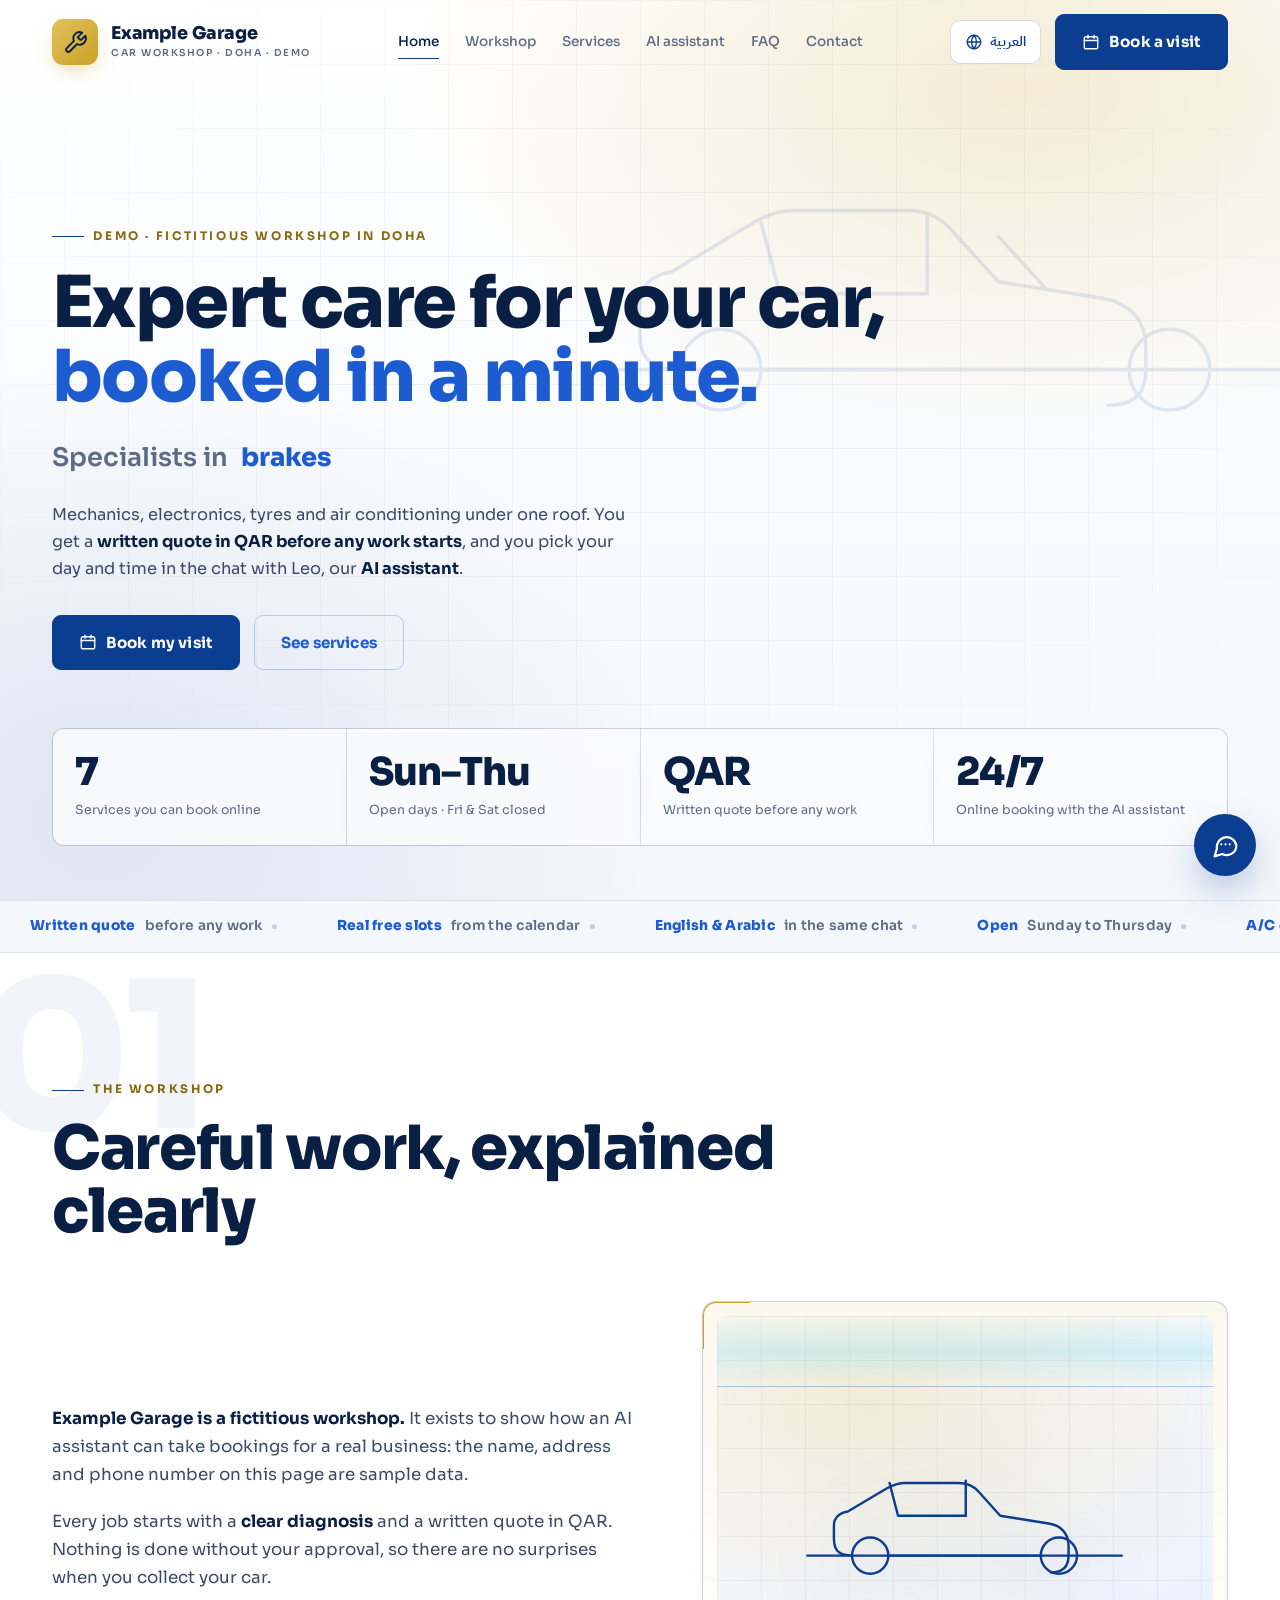
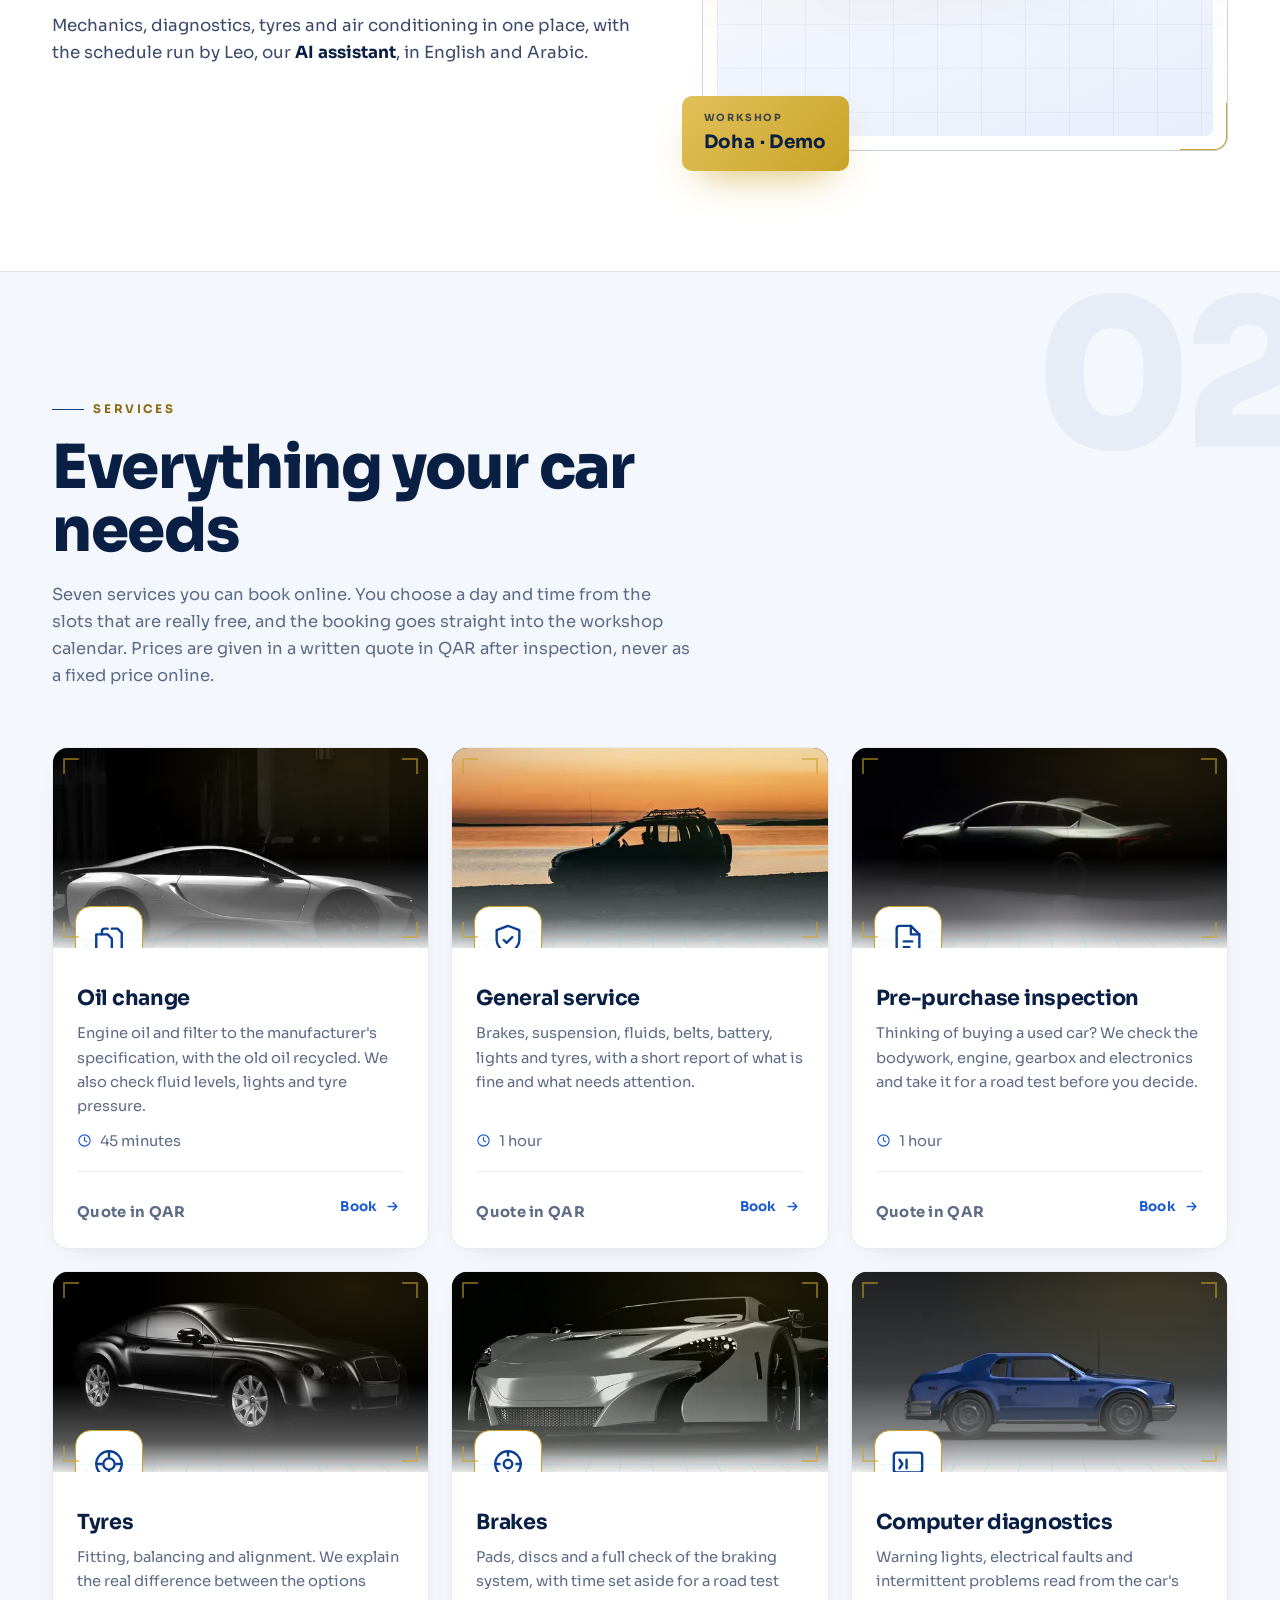
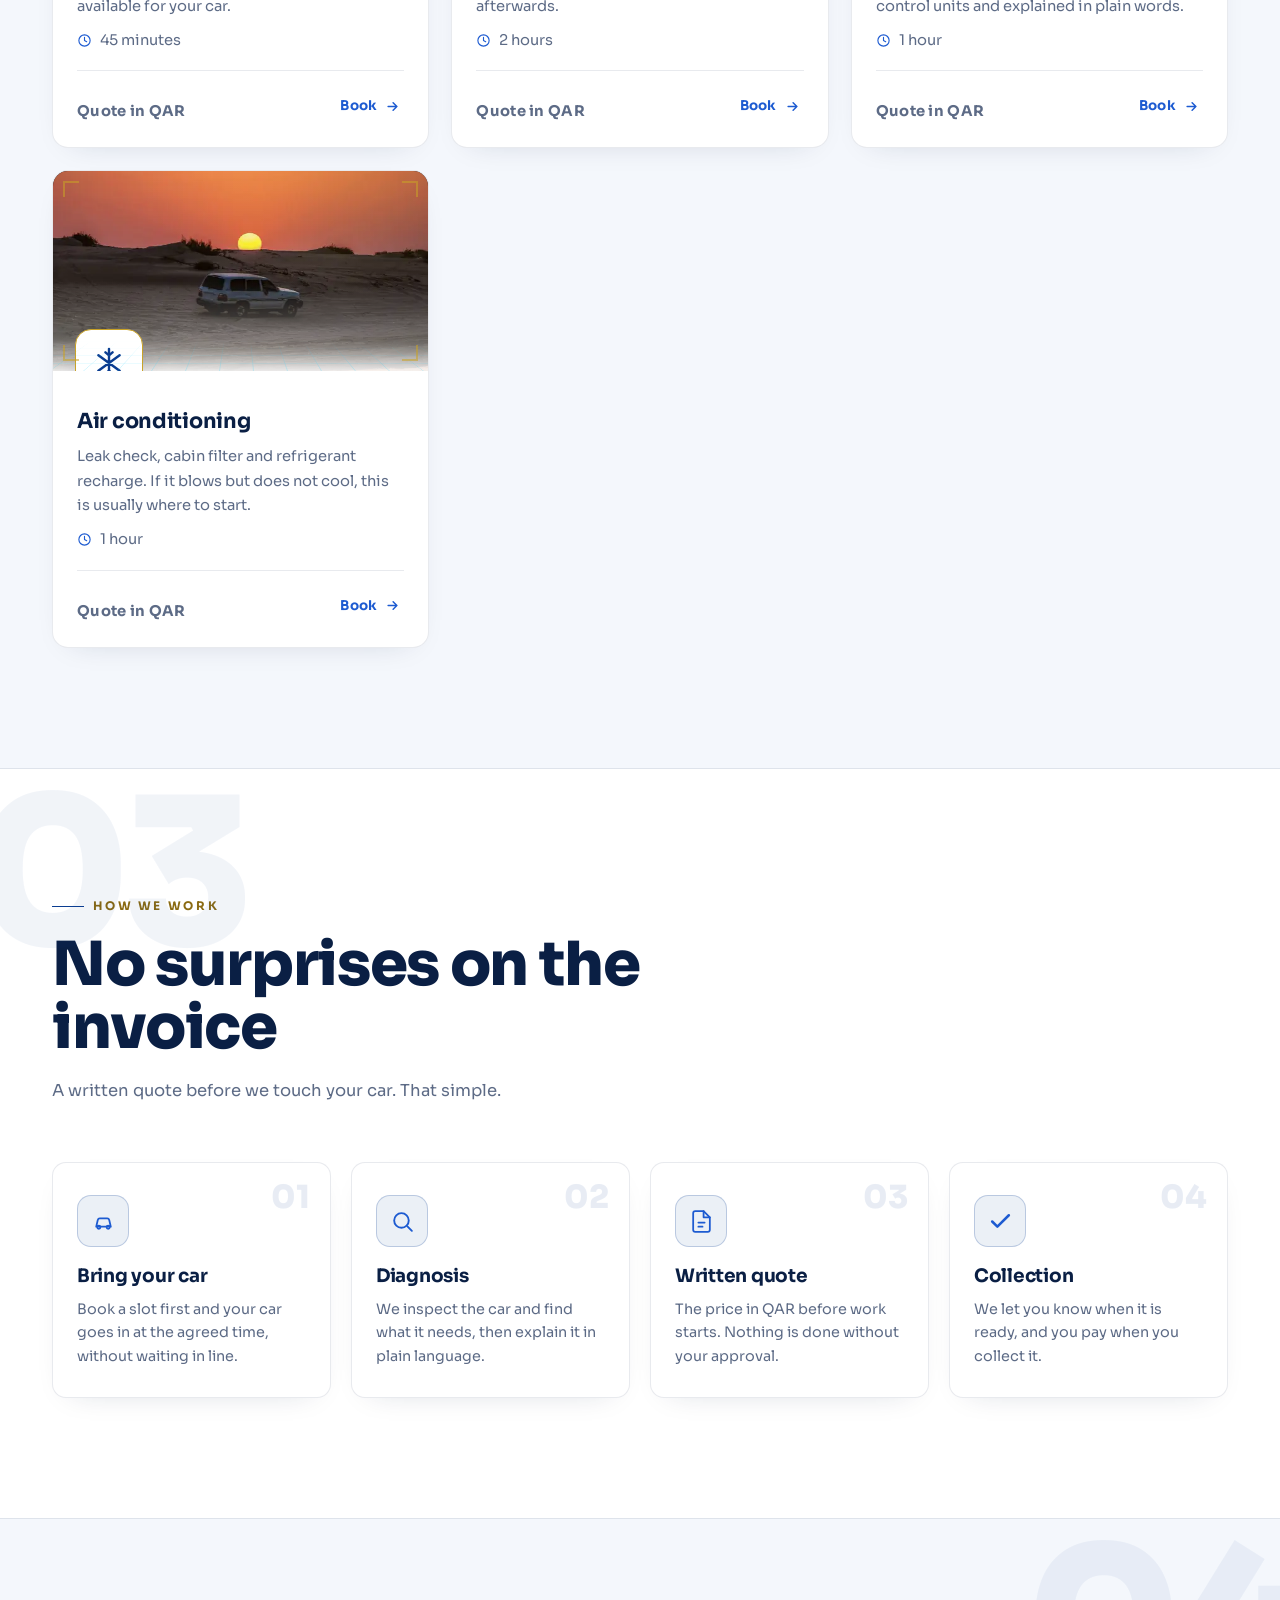
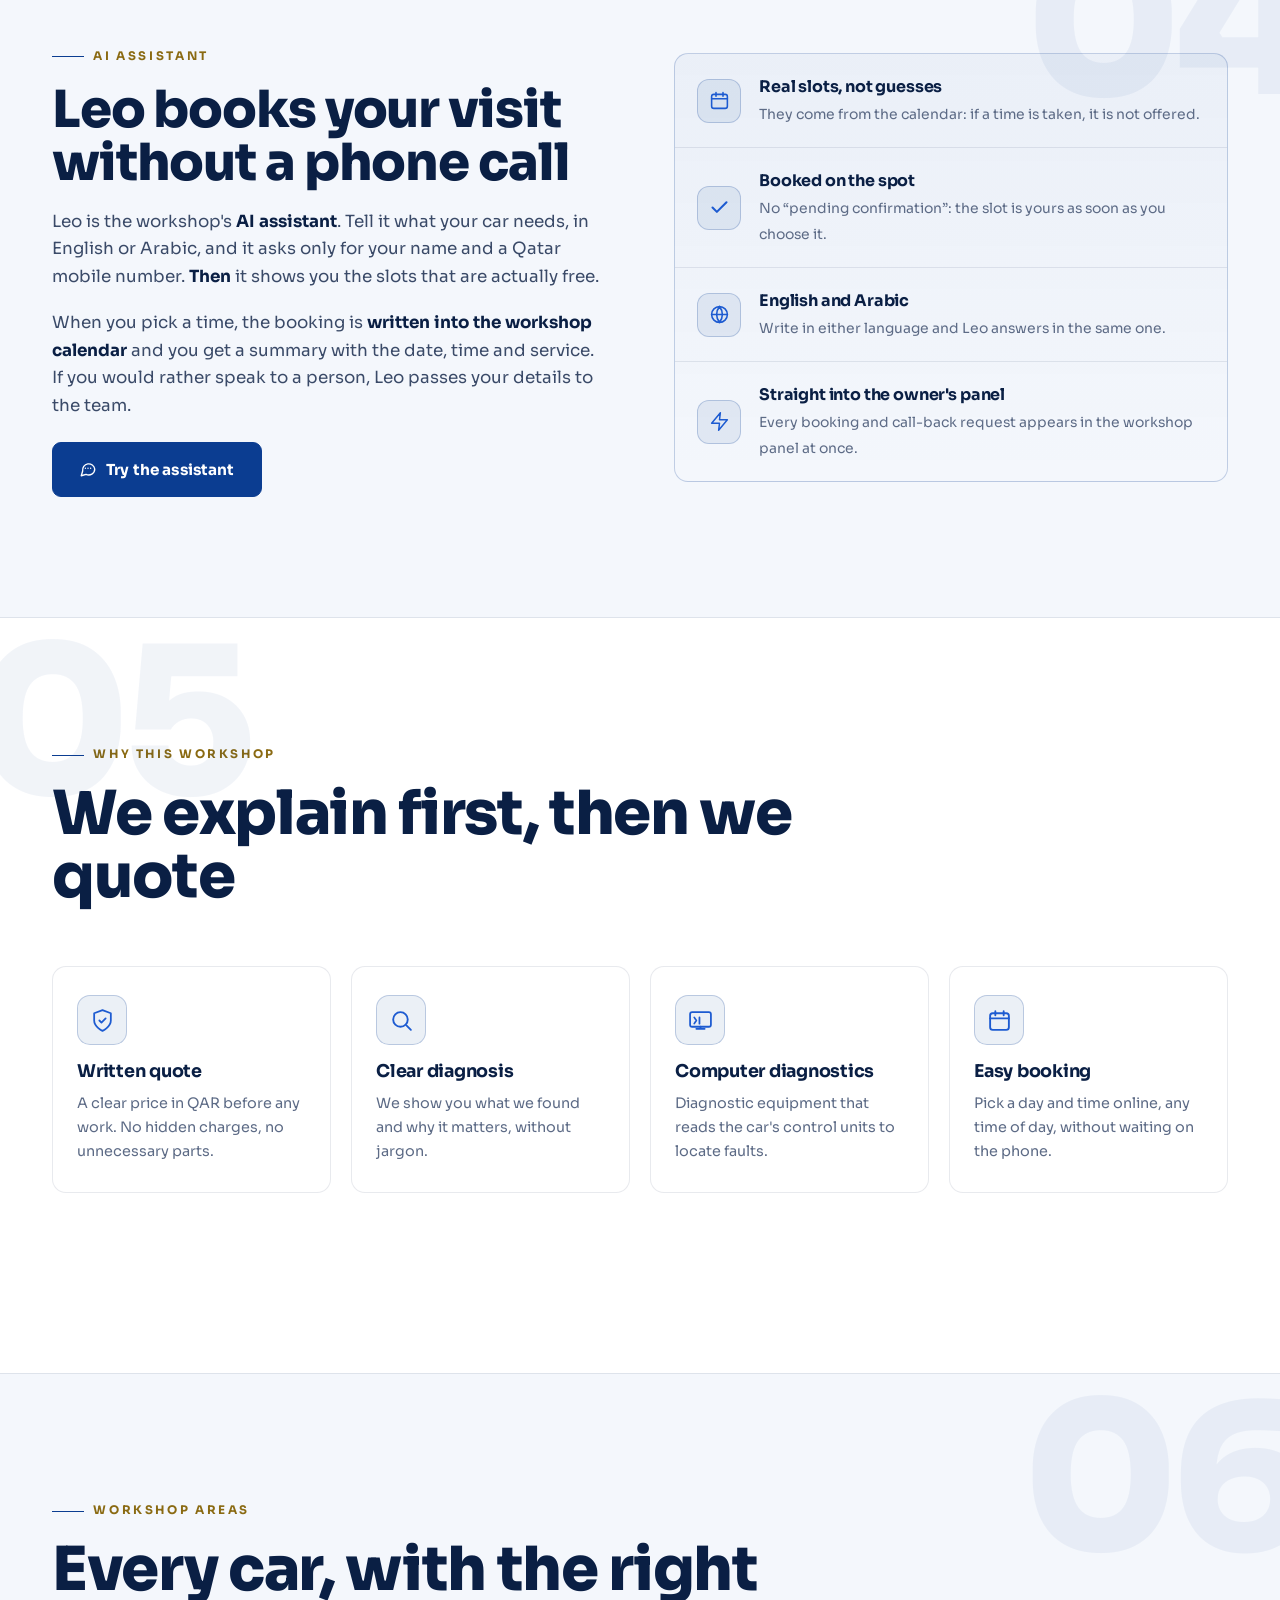
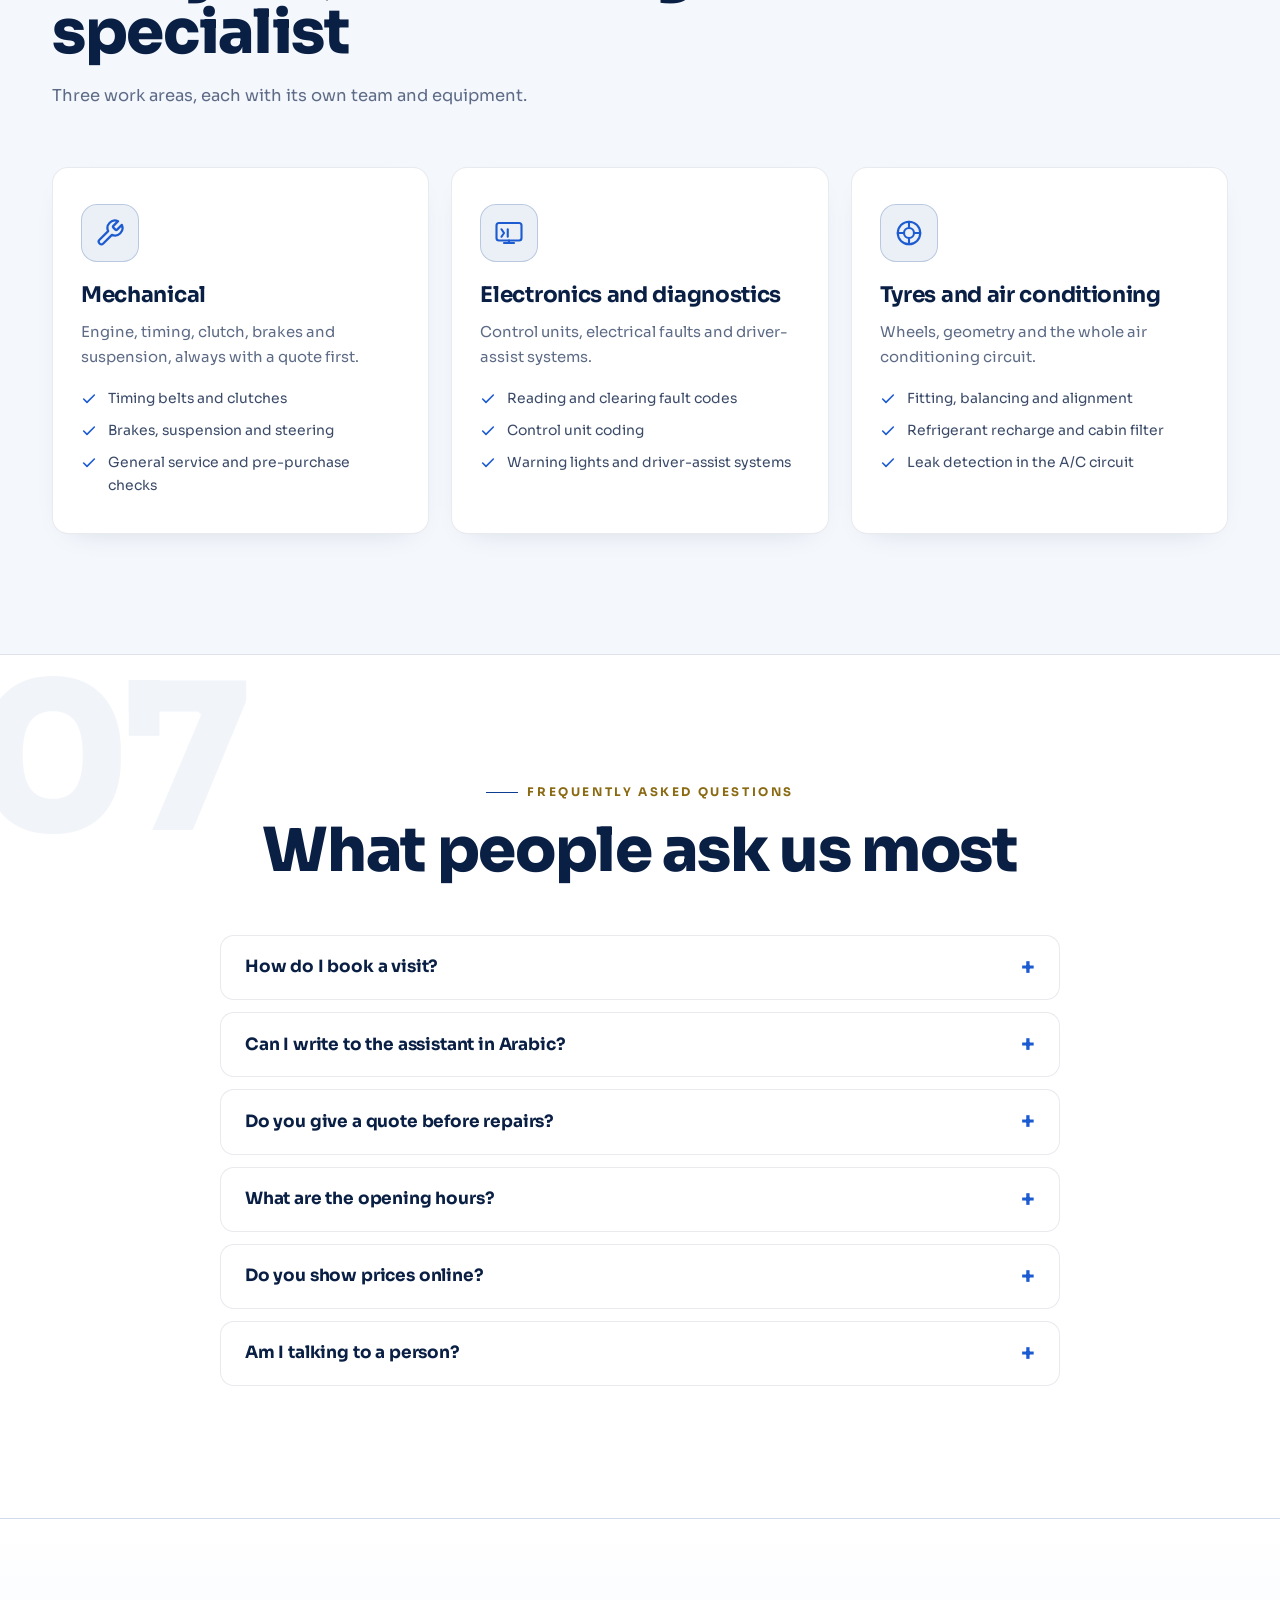
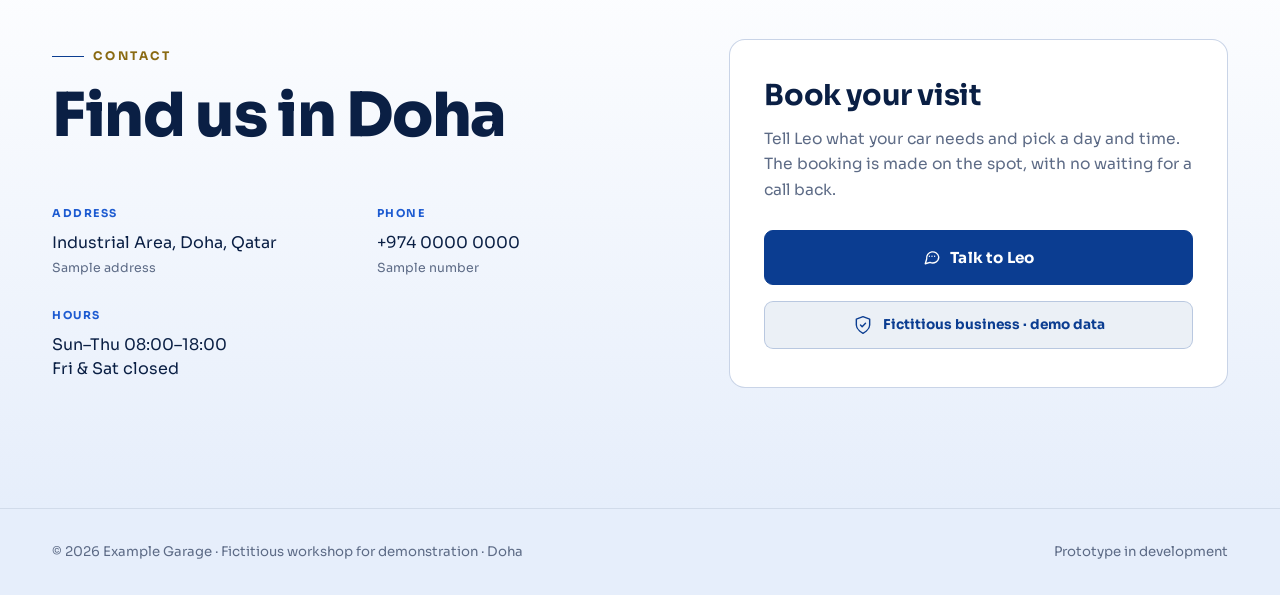
==== commit 28582993: "feat: rate limits and booking caps for majlis-cita - majlis_rate + majlis_rate_hit(): atomic per-win" ====
--- a/web-taller/index.html
+++ b/web-taller/index.html
@@ -544,7 +544,7 @@
      primer pintado, así el árabe no parpadea en inglés. -->
 <script src="assets/js/i18n.js?v=1"></script>
 <script defer src="assets/js/main.js?v=10"></script>
-<script defer src="assets/js/leo.js?v=13"></script>
+<script defer src="assets/js/leo.js?v=14"></script>
 <script defer src="assets/js/holo.js?v=3"></script>
 </body>
 </html>
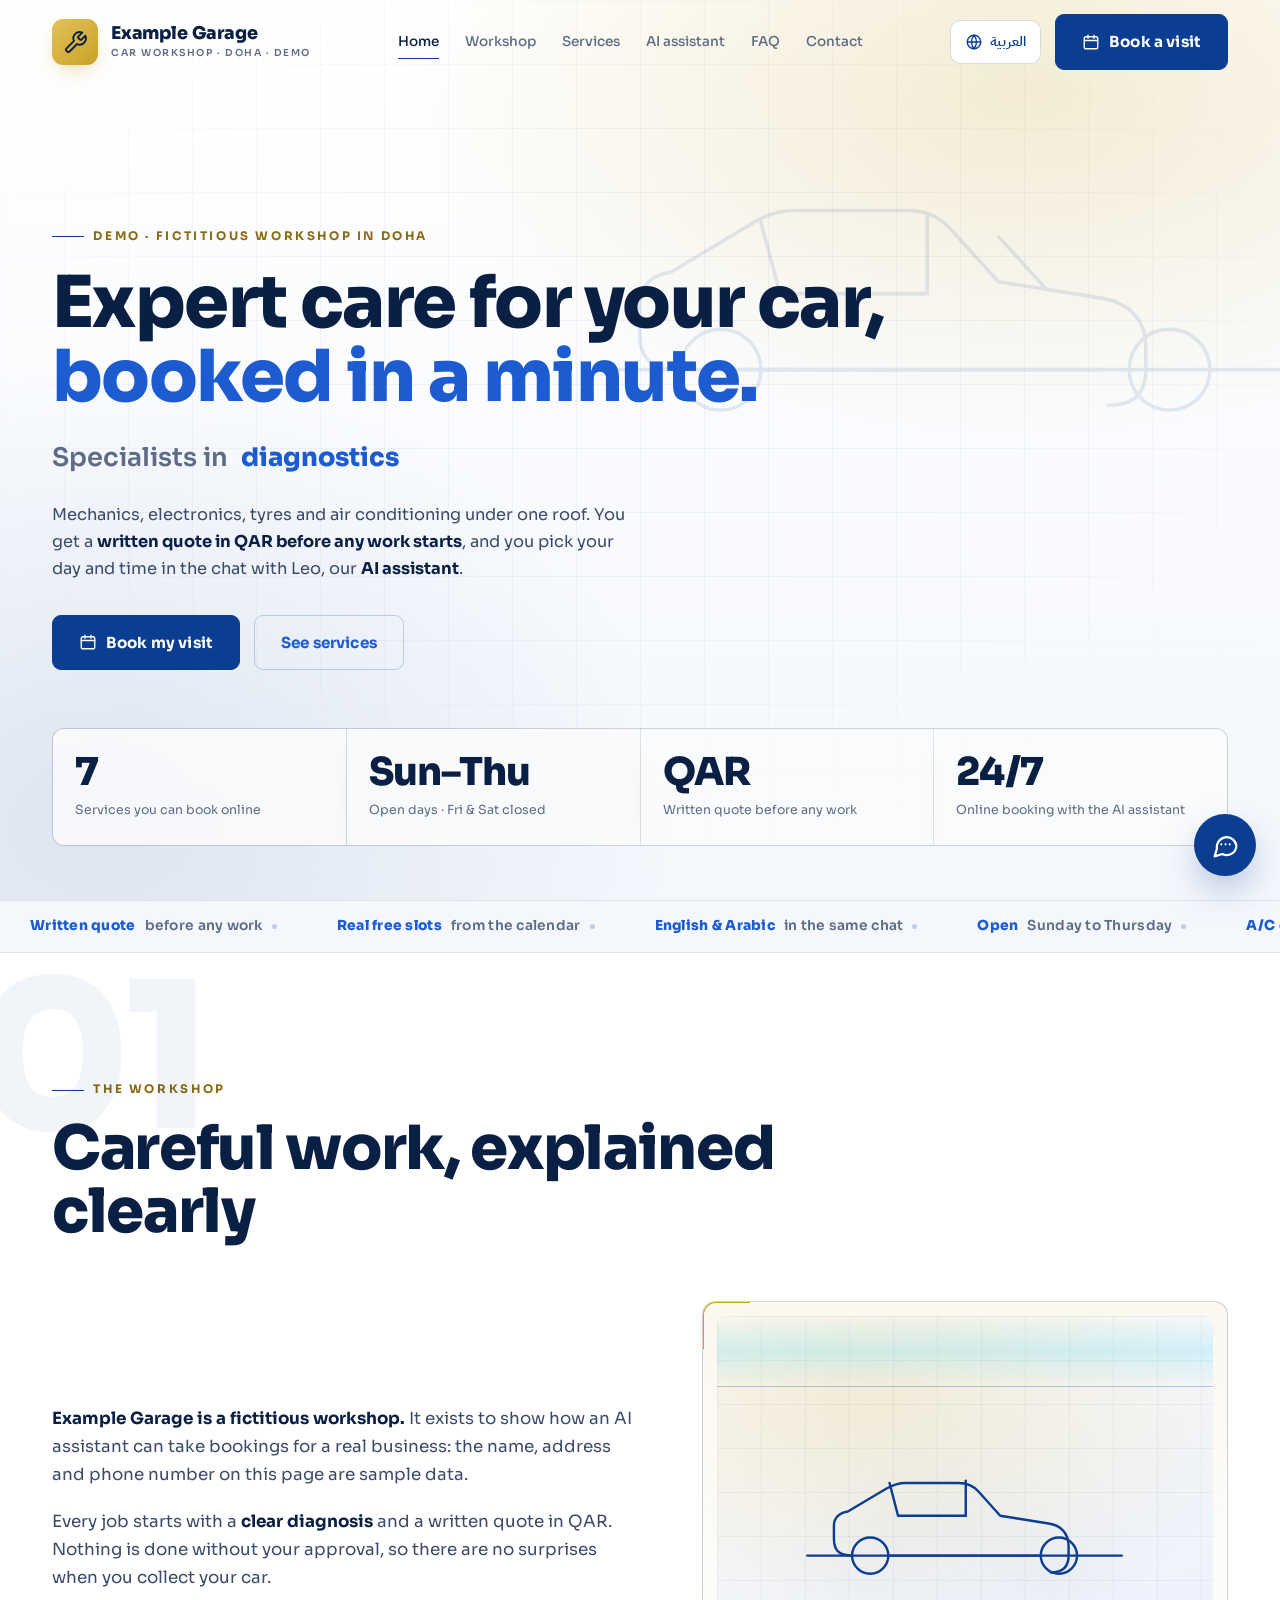
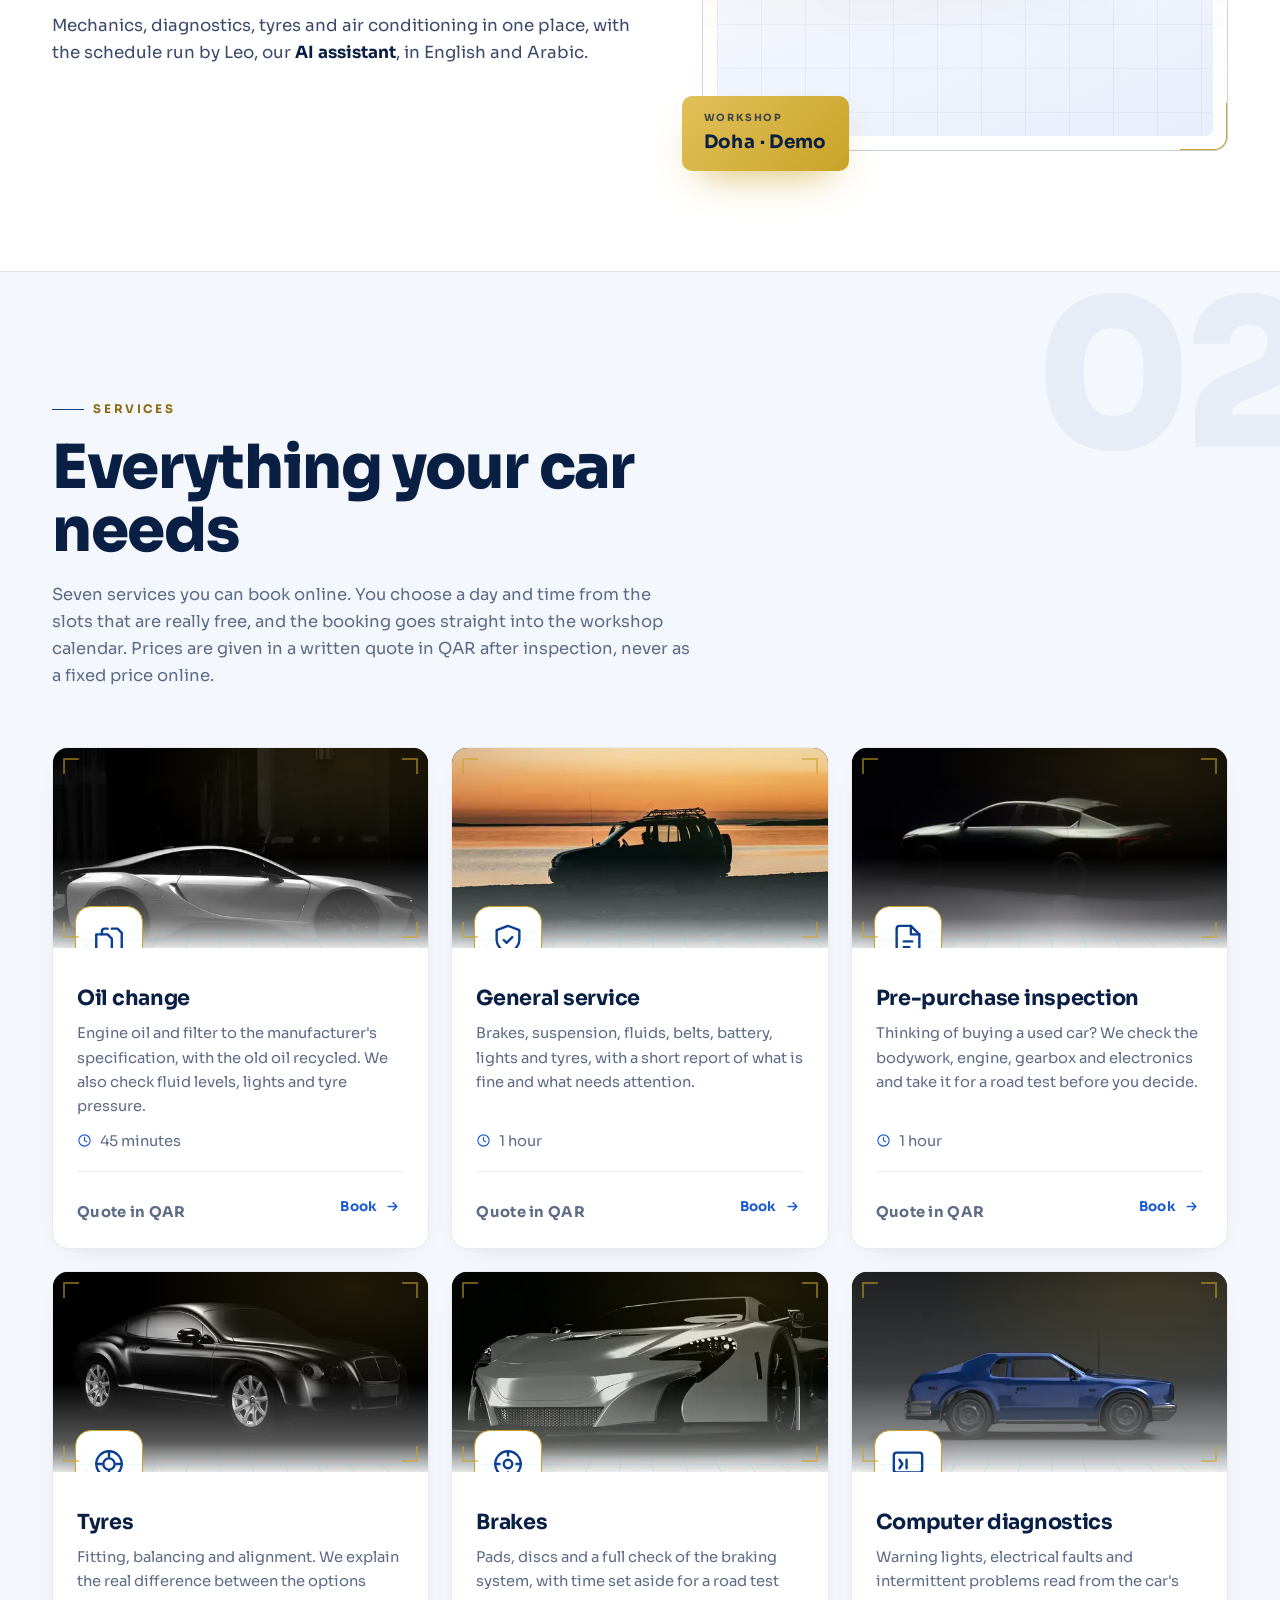
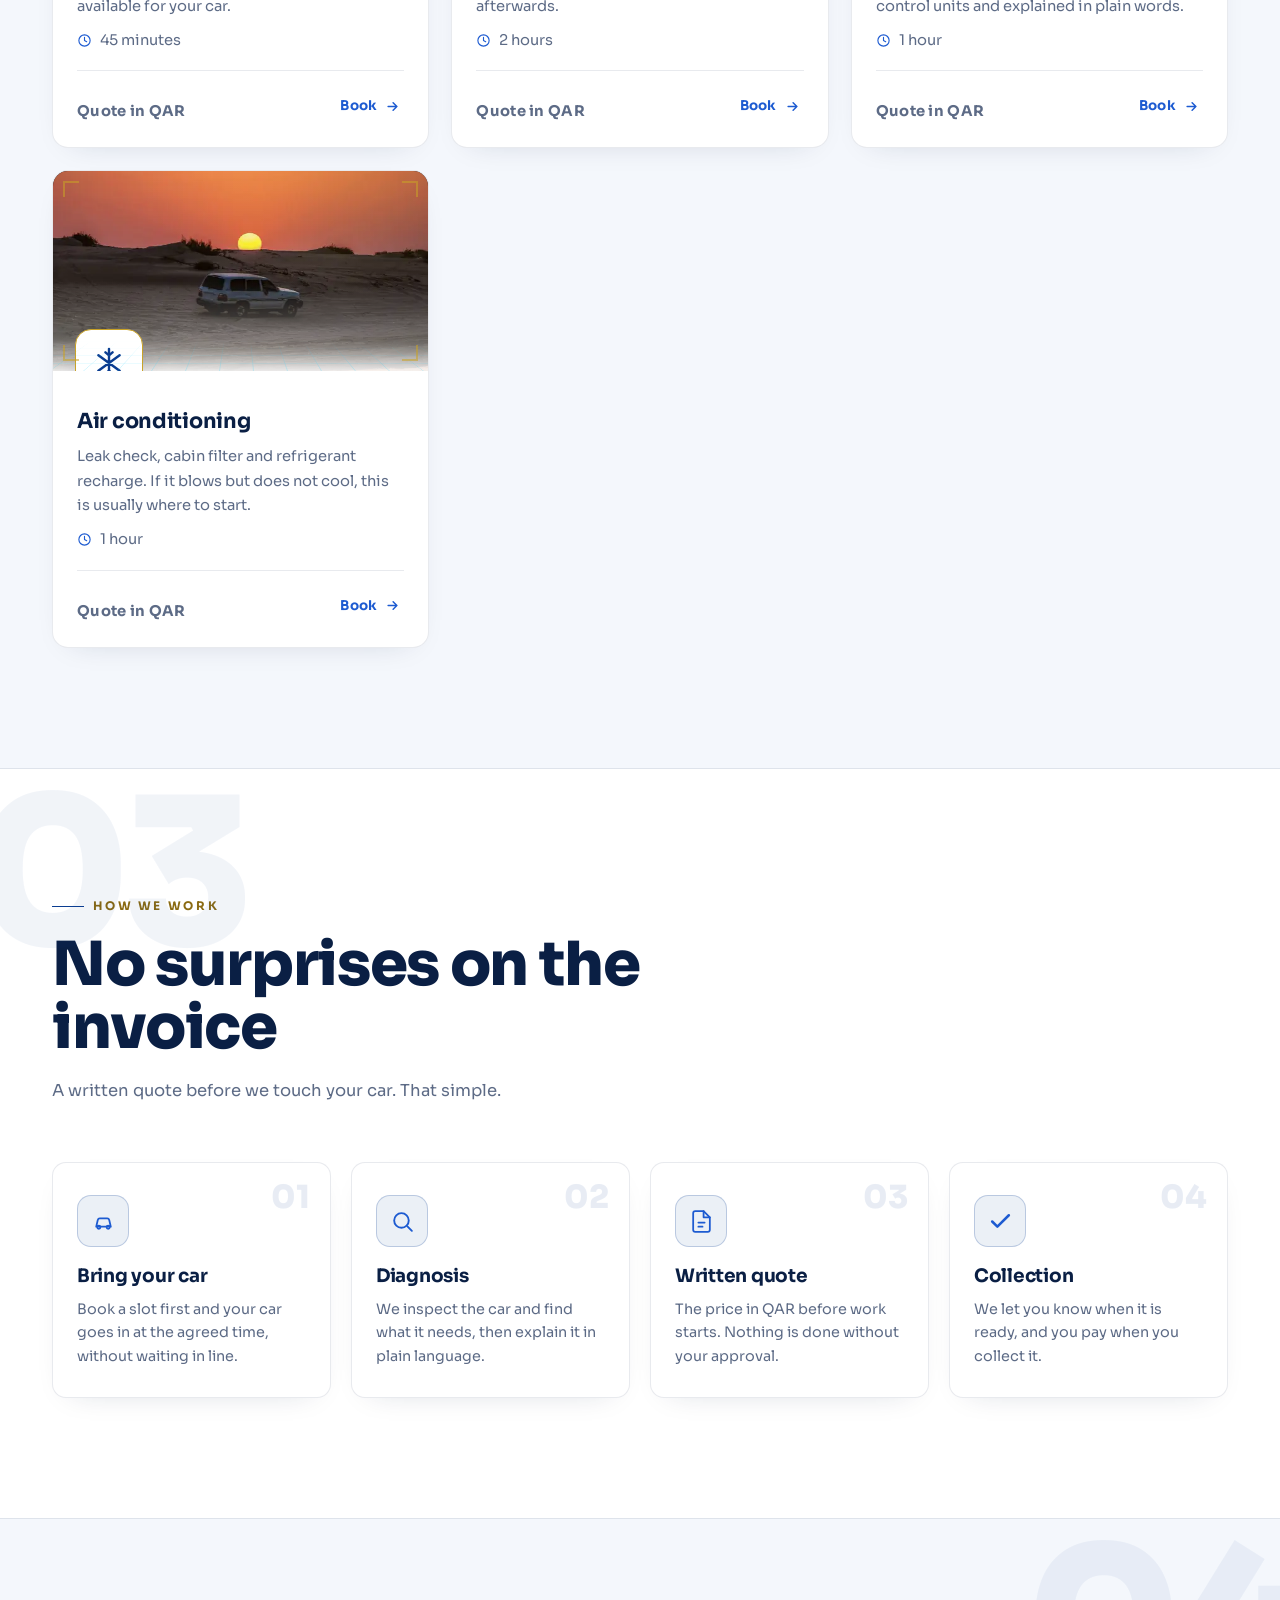
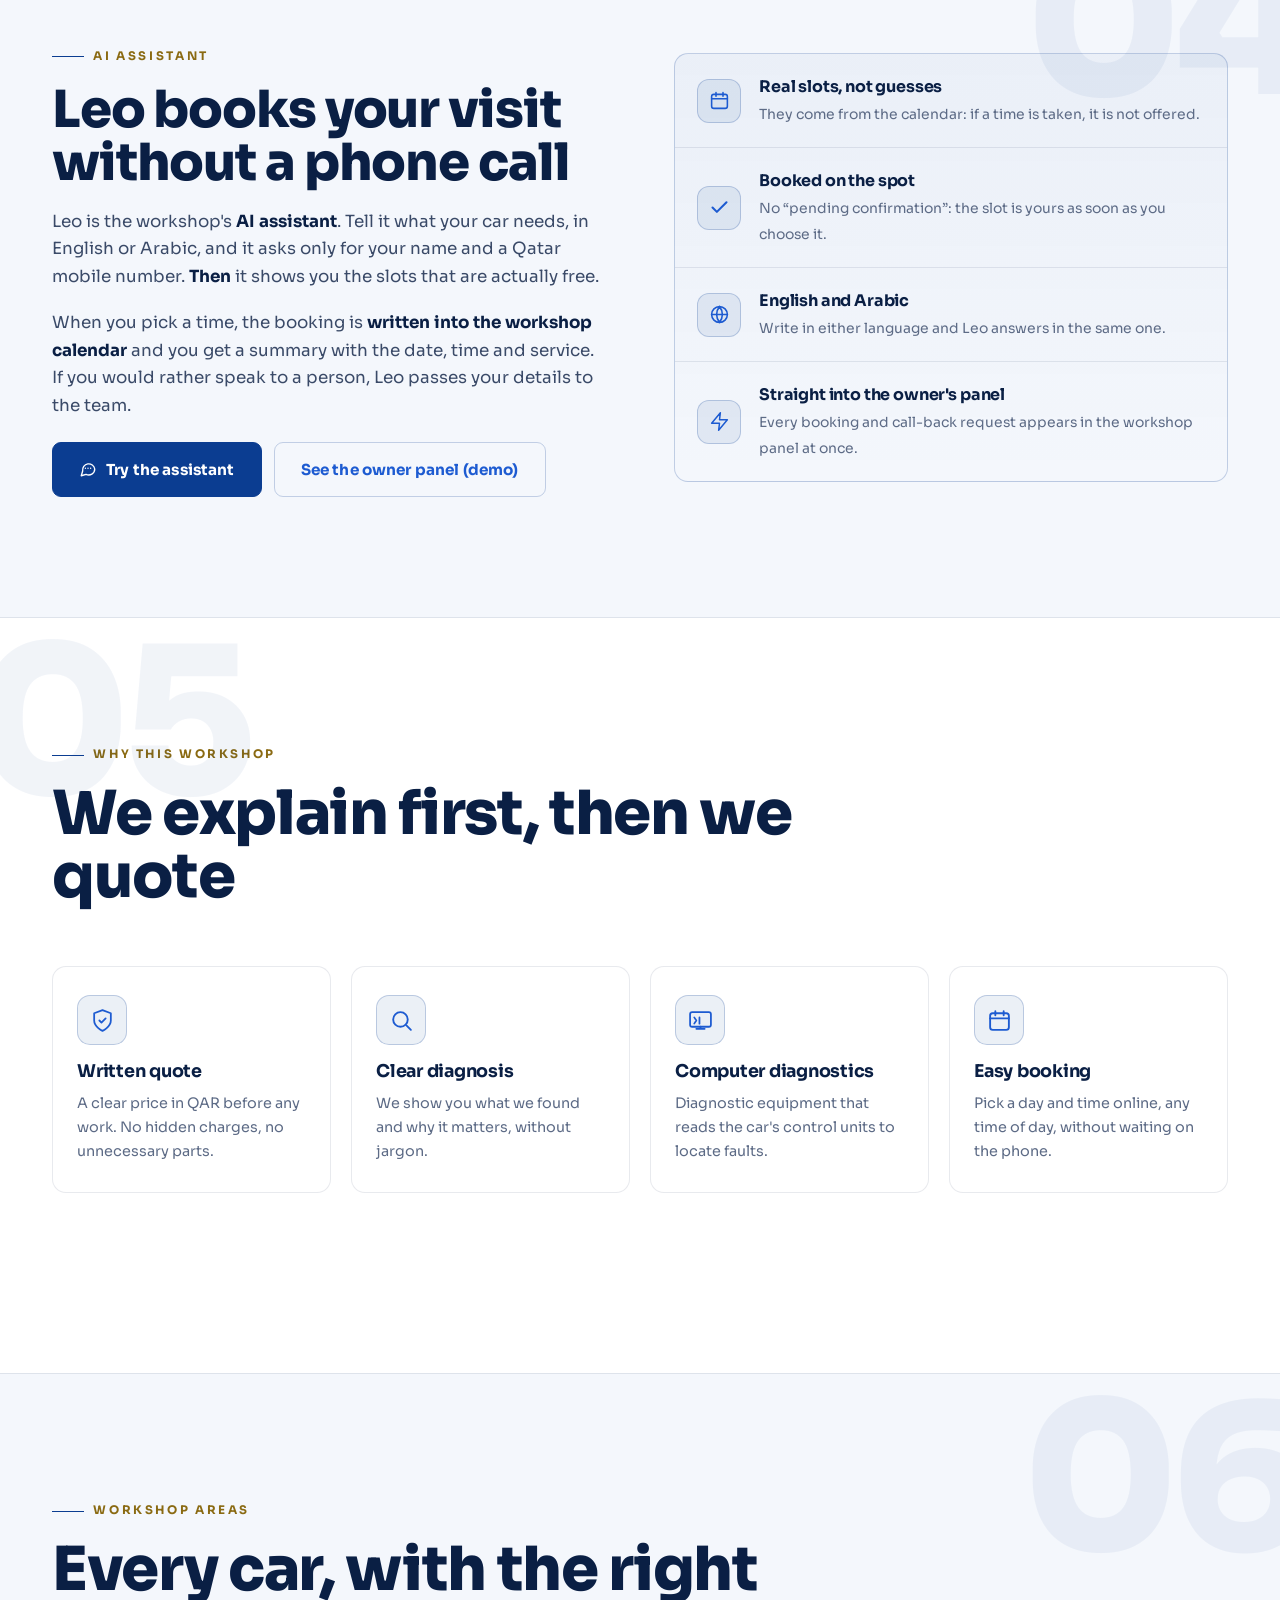
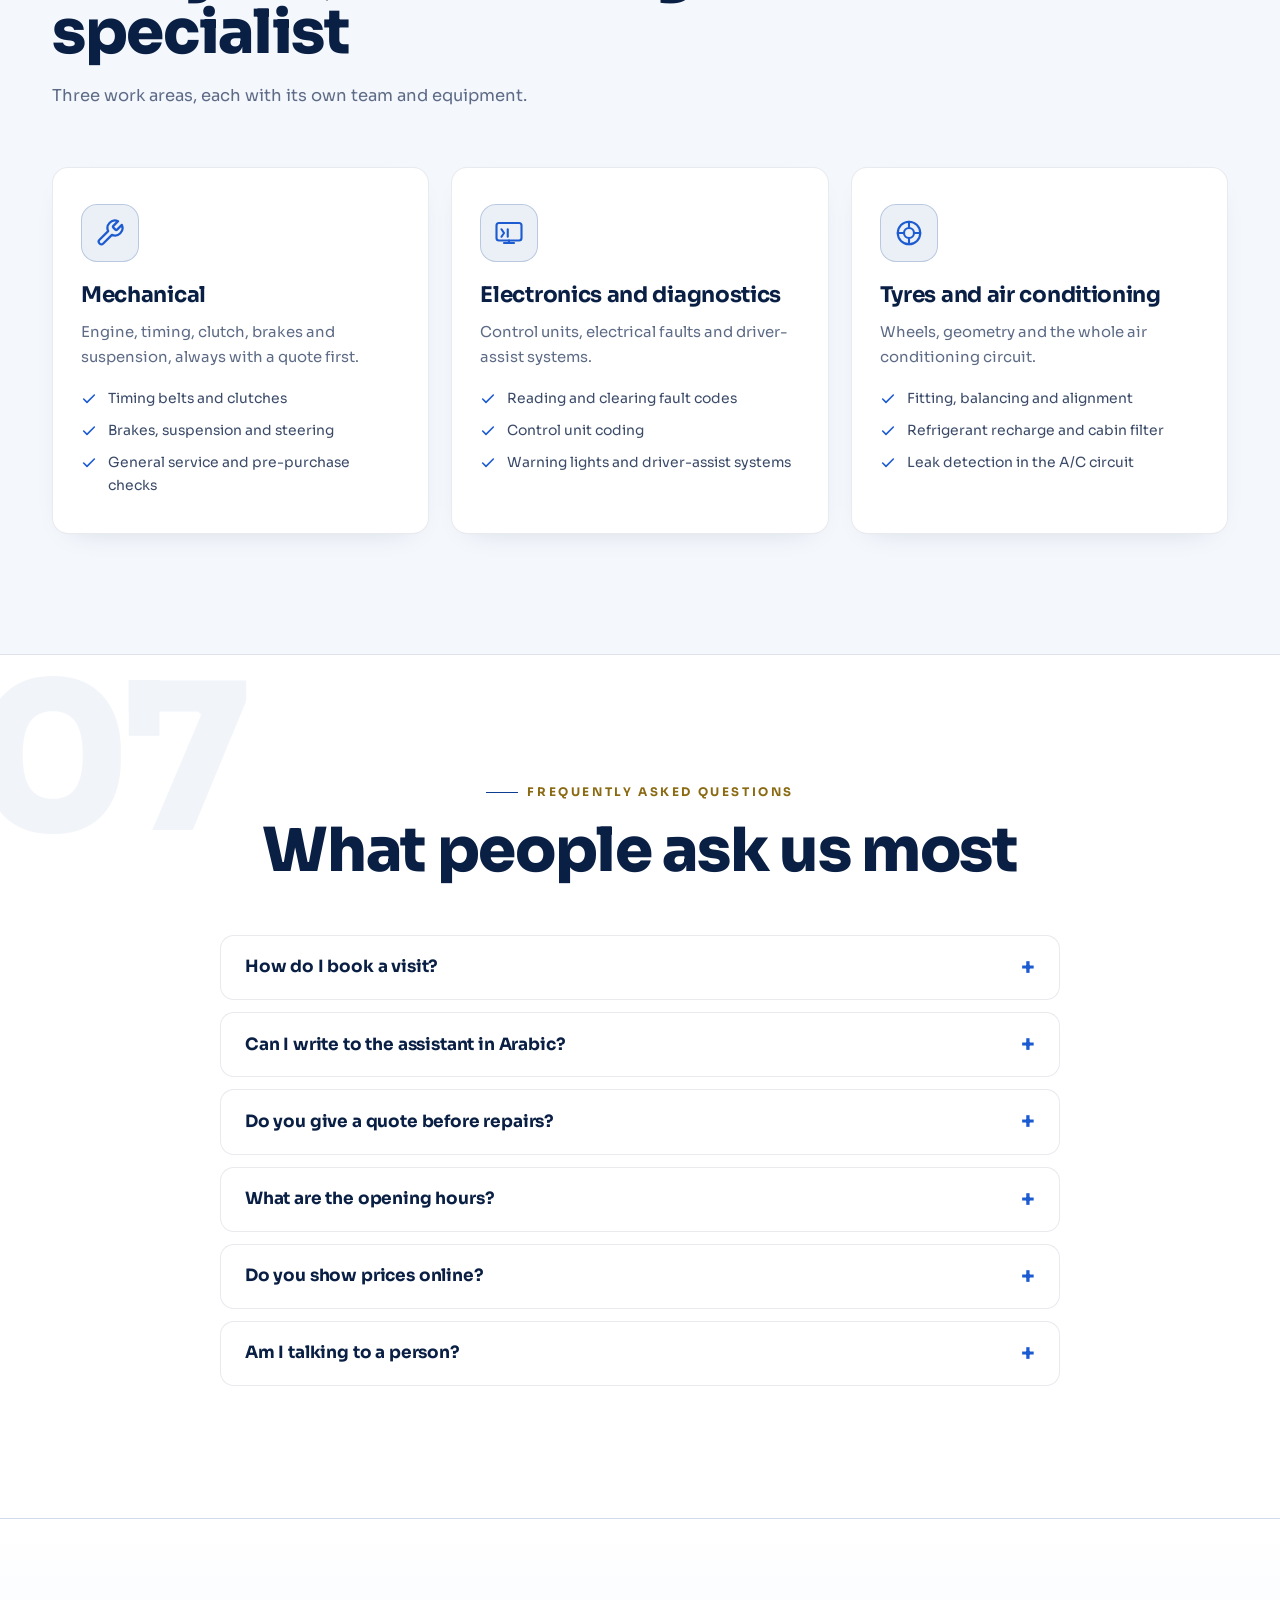
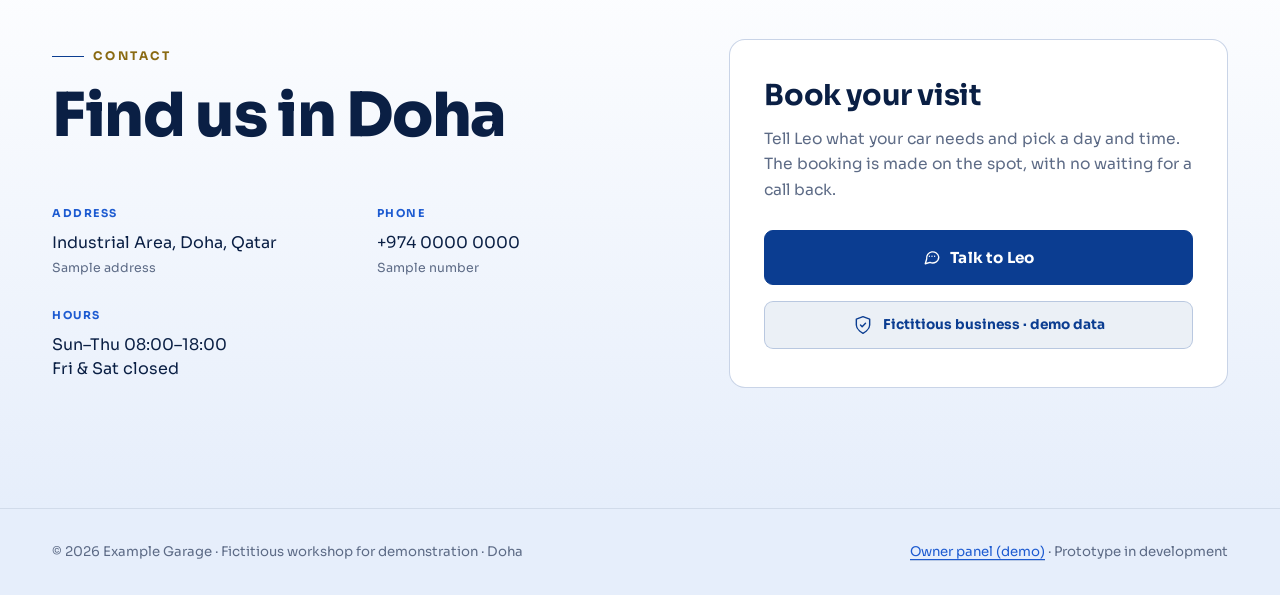
==== commit d637cb69: "feat: demo as the panel's main entry; web links to panel/?demo=1 - Login screen: big 'Try the demo' " ====
--- a/web-taller/index.html
+++ b/web-taller/index.html
@@ -33,7 +33,7 @@
 </script>
 
 <link rel="preload" as="font" type="font/woff2" href="assets/fonts/sora-var-latin.woff2" crossorigin>
-<link rel="stylesheet" href="assets/css/style.css?v=22">
+<link rel="stylesheet" href="assets/css/style.css?v=23">
 
 <script type="application/ld+json">
 {
@@ -373,7 +373,10 @@
         <h2 class="as-h2" data-i18n="as.h2">Leo books your visit without a phone call</h2>
         <p data-i18n-html="as.p1">Leo is the workshop's <strong>AI assistant</strong>. Tell it what your car needs, in English or Arabic, and it asks only for your name and a Qatar mobile number. <strong>Then</strong> it shows you the slots that are actually free.</p>
         <p data-i18n-html="as.p2">When you pick a time, the booking is <strong>written into the workshop calendar</strong> and you get a summary with the date, time and service. If you would rather speak to a person, Leo passes your details to the team.</p>
-        <button class="btn as-btn" type="button" data-leo><svg aria-hidden="true"><use href="#ic-chat"/></svg><span data-i18n="cta.try">Try the assistant</span></button>
+        <div class="as-ctas">
+          <button class="btn as-btn" type="button" data-leo><svg aria-hidden="true"><use href="#ic-chat"/></svg><span data-i18n="cta.try">Try the assistant</span></button>
+          <a class="btn ghost as-btn" href="panel/?demo=1" data-i18n="cta.panel">See the owner panel (demo)</a>
+        </div>
       </div>
       <div class="check-list reveal">
         <div class="check-row"><span class="ic" aria-hidden="true"><svg><use href="#ic-calendar"/></svg></span><div><b data-i18n="as.c1t">Real slots, not guesses</b><span data-i18n="as.c1">They come from the calendar: if a time is taken, it is not offered.</span></div></div>
@@ -512,7 +515,7 @@
 <footer class="foot">
   <div class="wrap foot-inner">
     <span>© <span id="year">2026</span> Example Garage · <span data-i18n="foot.l">Fictitious workshop for demonstration · Doha</span></span>
-    <span class="foot-wm" data-i18n="foot.r">Prototype in development</span>
+    <span class="foot-wm"><a href="panel/?demo=1" data-i18n="foot.panel">Owner panel (demo)</a> · <span data-i18n="foot.r">Prototype in development</span></span>
   </div>
 </footer>
 
@@ -542,7 +545,7 @@
 
 <!-- Sin defer a propósito: corre al terminar de parsear el body y antes del
      primer pintado, así el árabe no parpadea en inglés. -->
-<script src="assets/js/i18n.js?v=1"></script>
+<script src="assets/js/i18n.js?v=2"></script>
 <script defer src="assets/js/main.js?v=10"></script>
 <script defer src="assets/js/leo.js?v=14"></script>
 <script defer src="assets/js/holo.js?v=3"></script>
--- a/web-taller/assets/css/style.css
+++ b/web-taller/assets/css/style.css
@@ -564,3 +564,7 @@
 :lang(ar) .eyebrow,:lang(ar) .cinfo .k,:lang(ar) .leo-cita__row dt{text-transform:none}
 /* Flechas y avión de papel apuntan hacia donde se lee */
 [dir="rtl"] .svc-cta svg,[dir="rtl"] .leo-foot button svg,[dir="rtl"] .hero-bg .art svg,[dir="rtl"] .taller-panel .car{transform:scaleX(-1)}
+
+.as-ctas{display:flex;flex-wrap:wrap;gap:12px;margin-top:22px}
+.as-ctas .as-btn{margin-top:0}
+.foot-wm a{text-decoration:underline;text-underline-offset:3px}
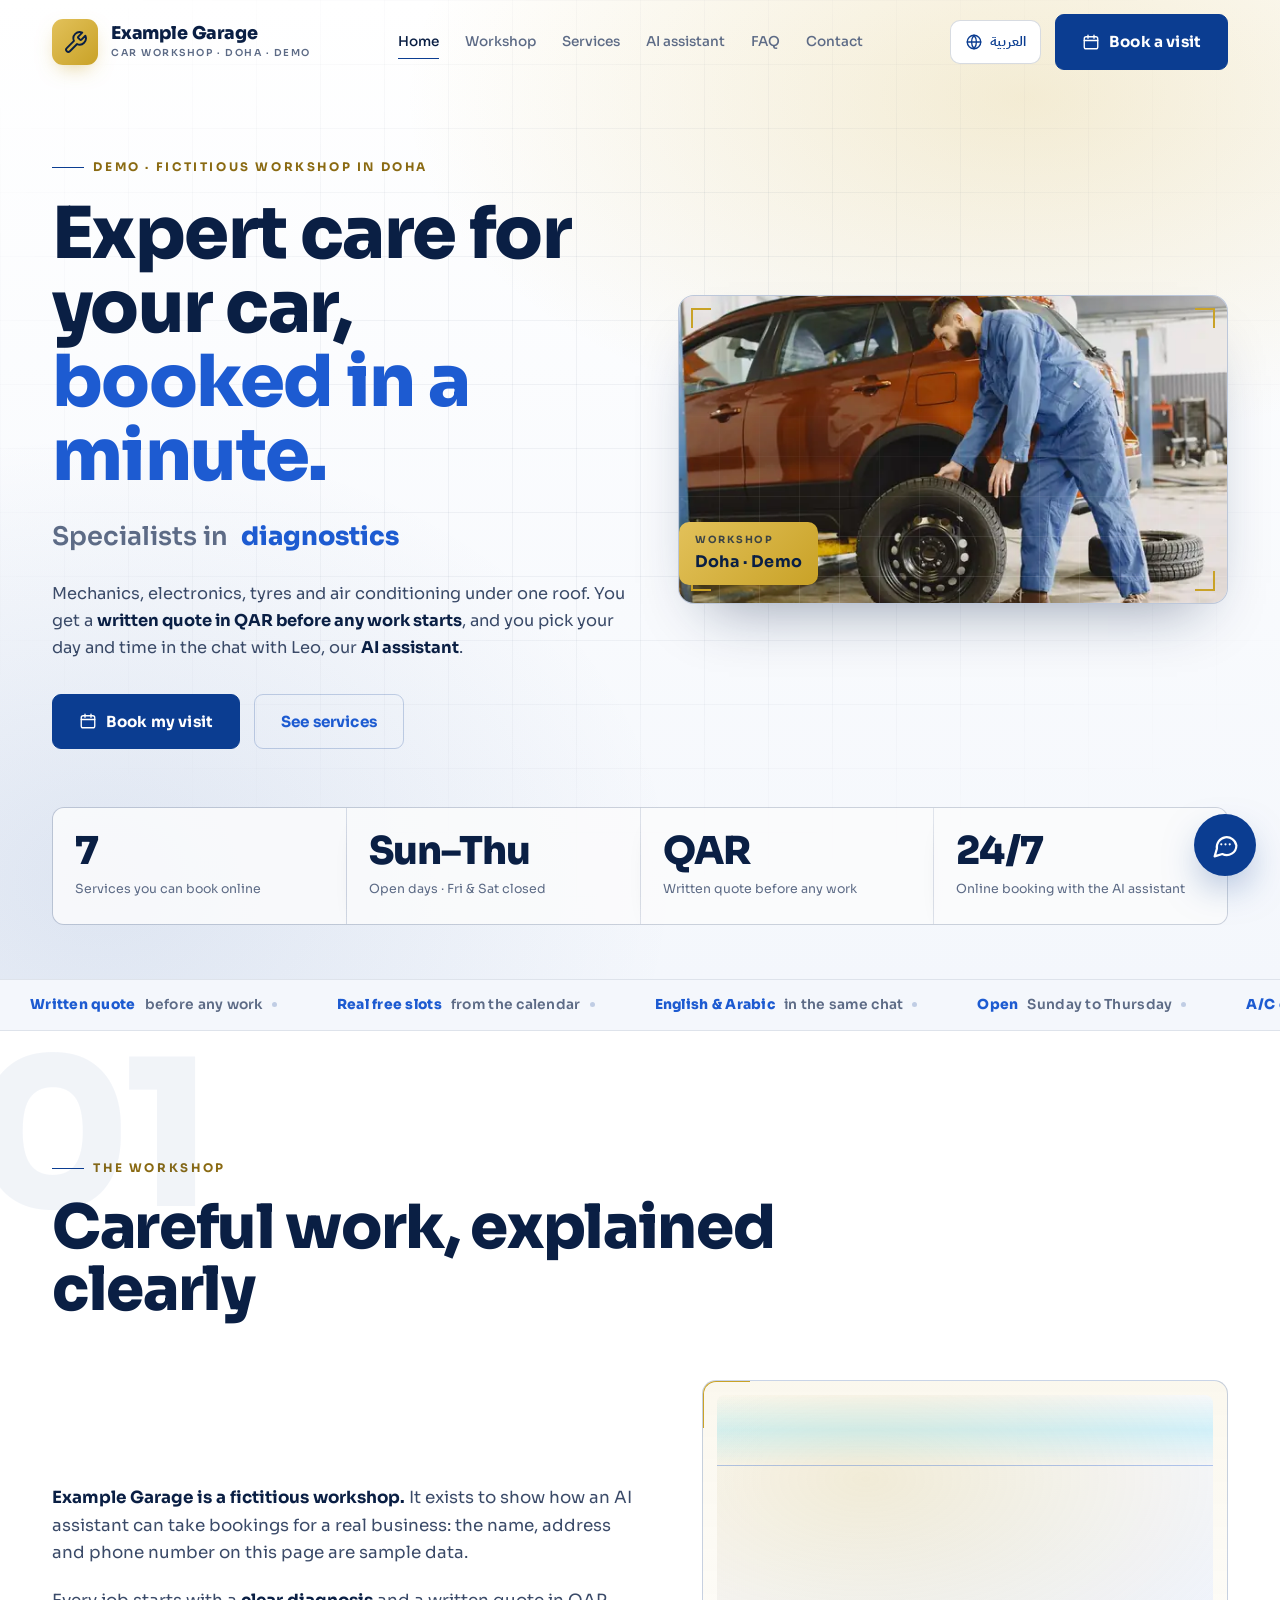
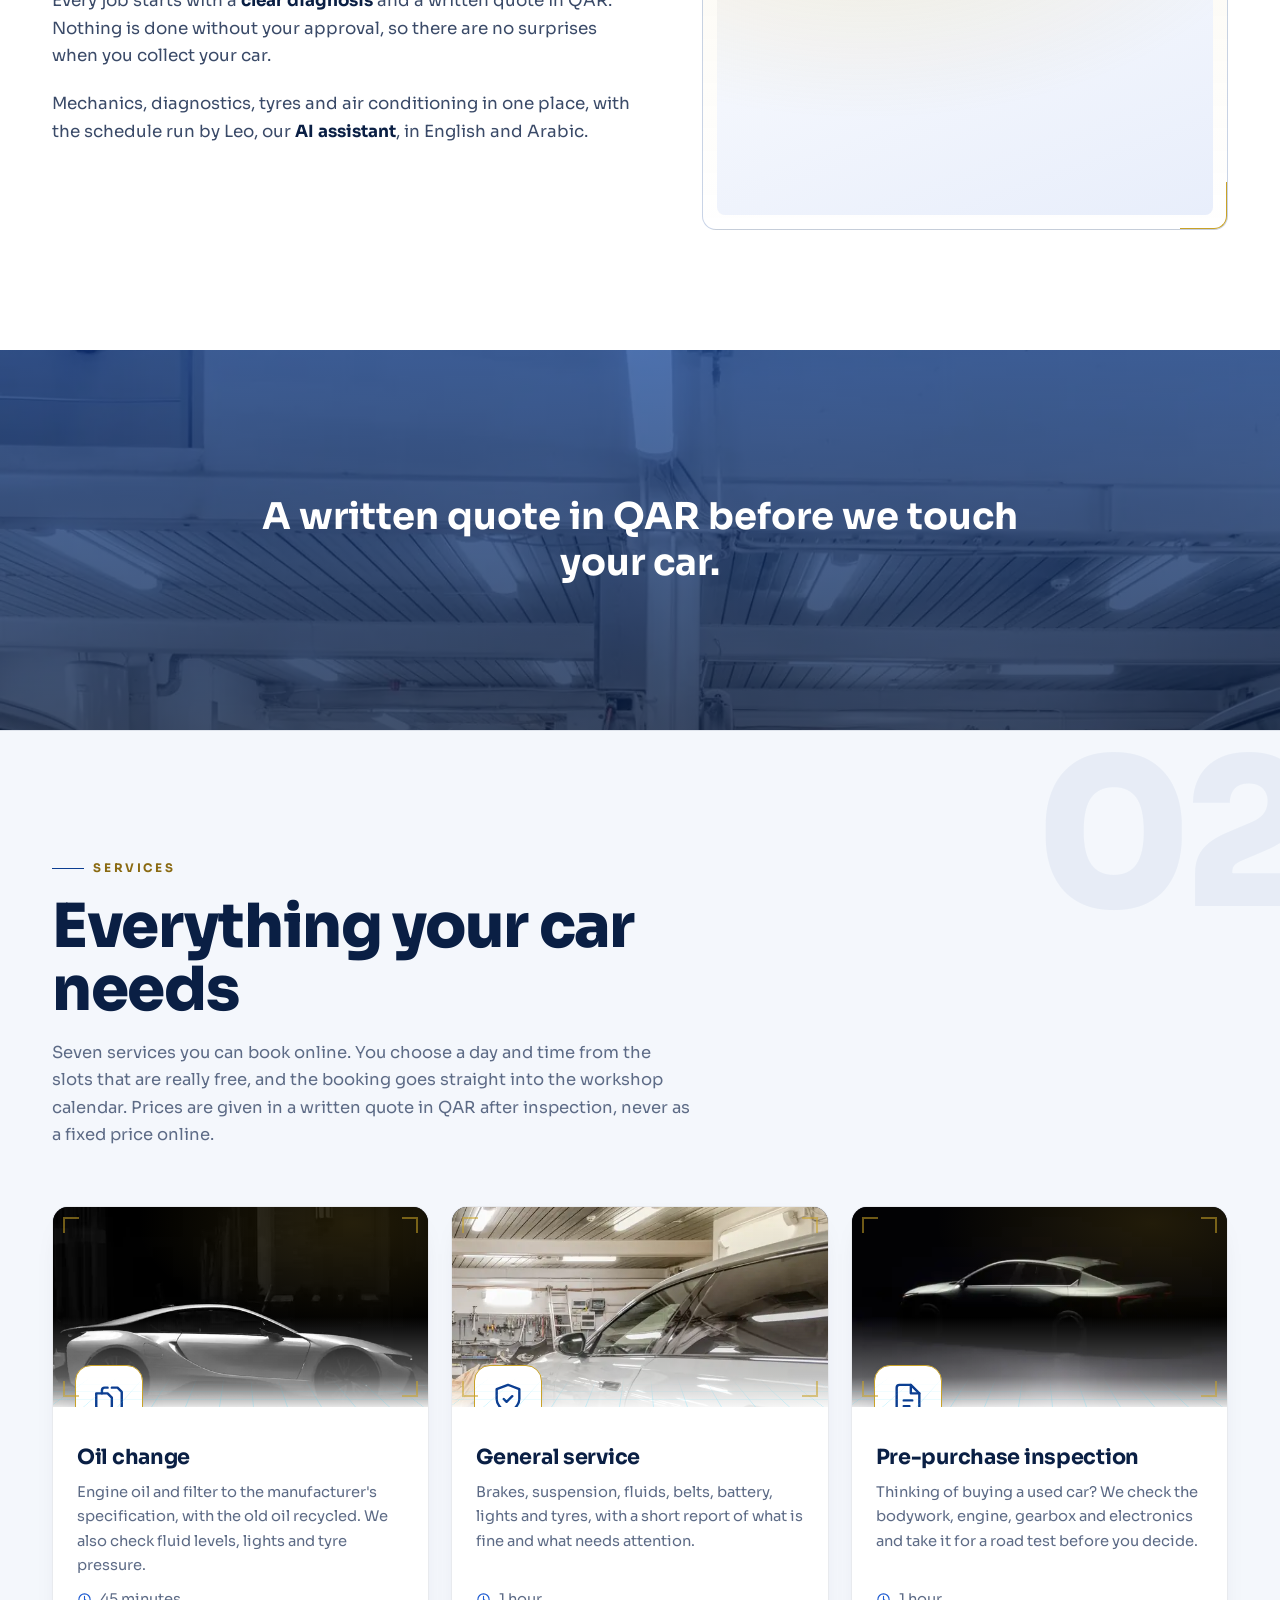
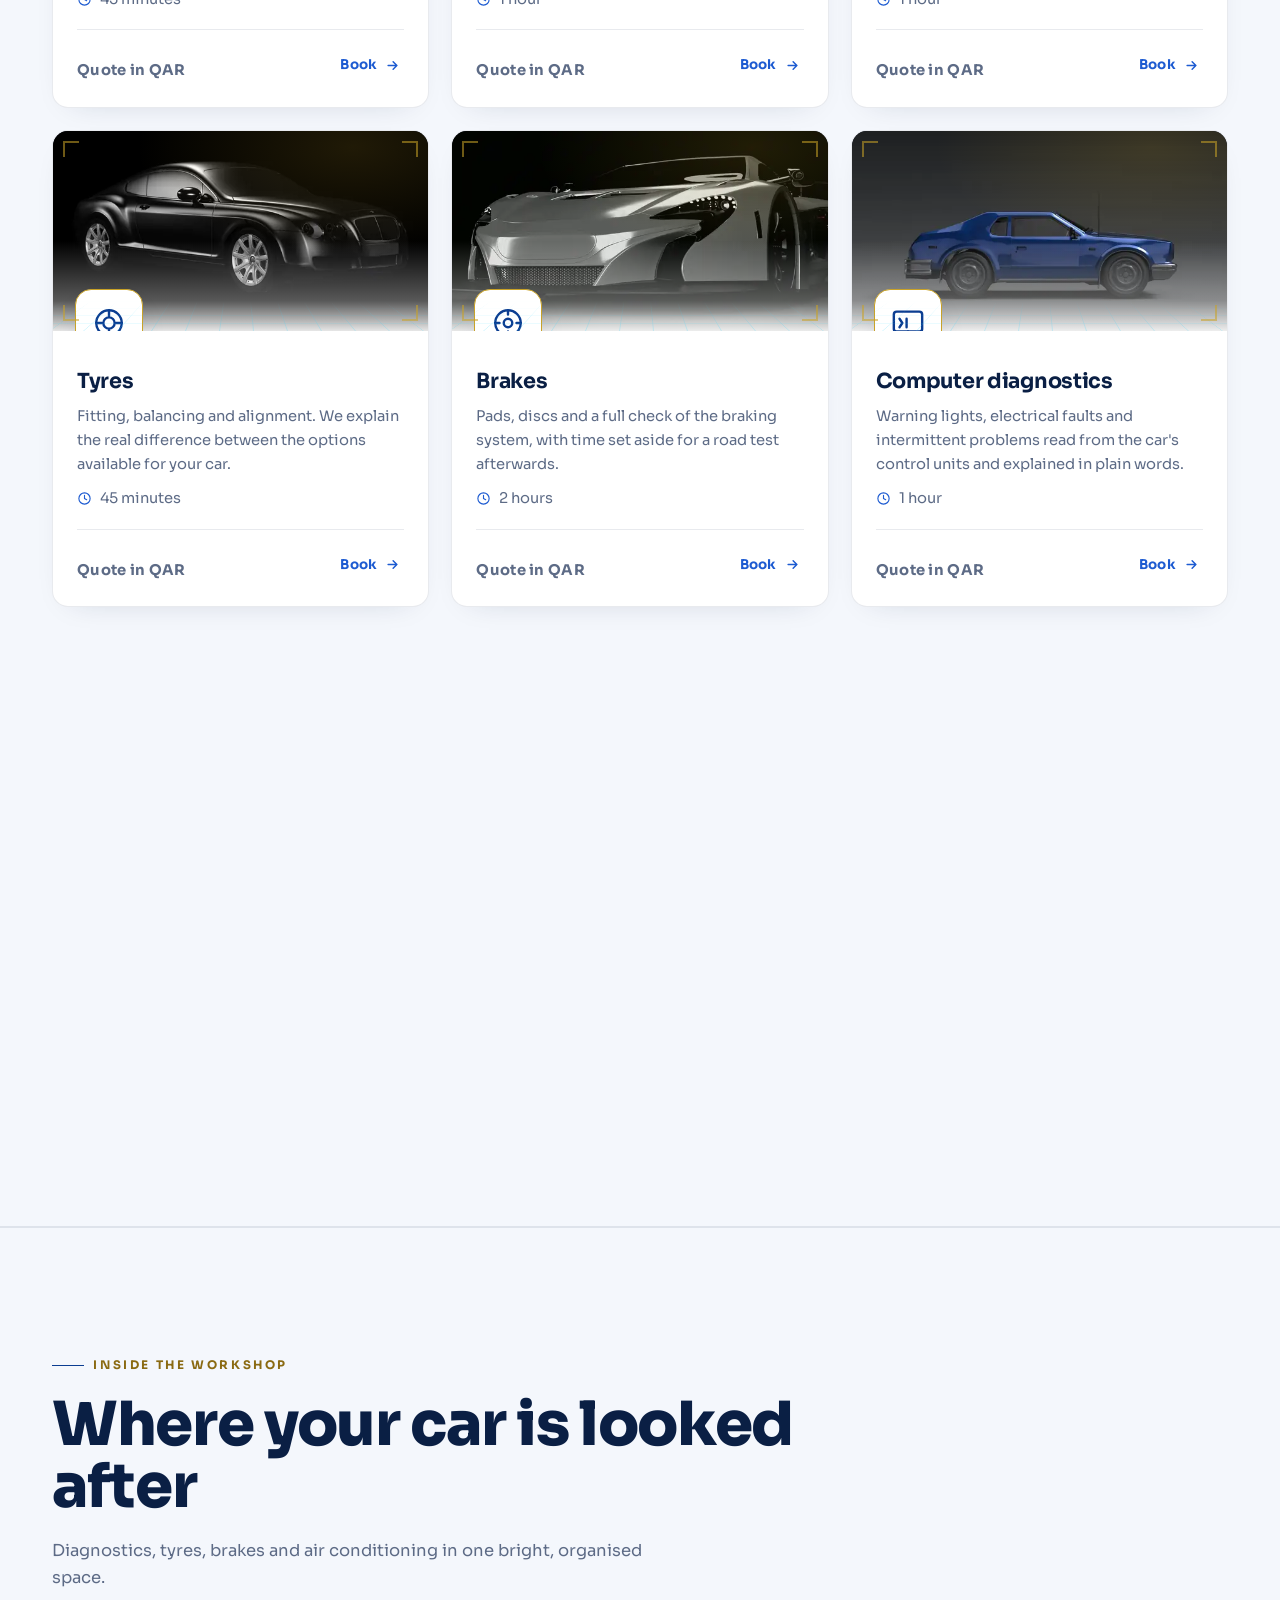
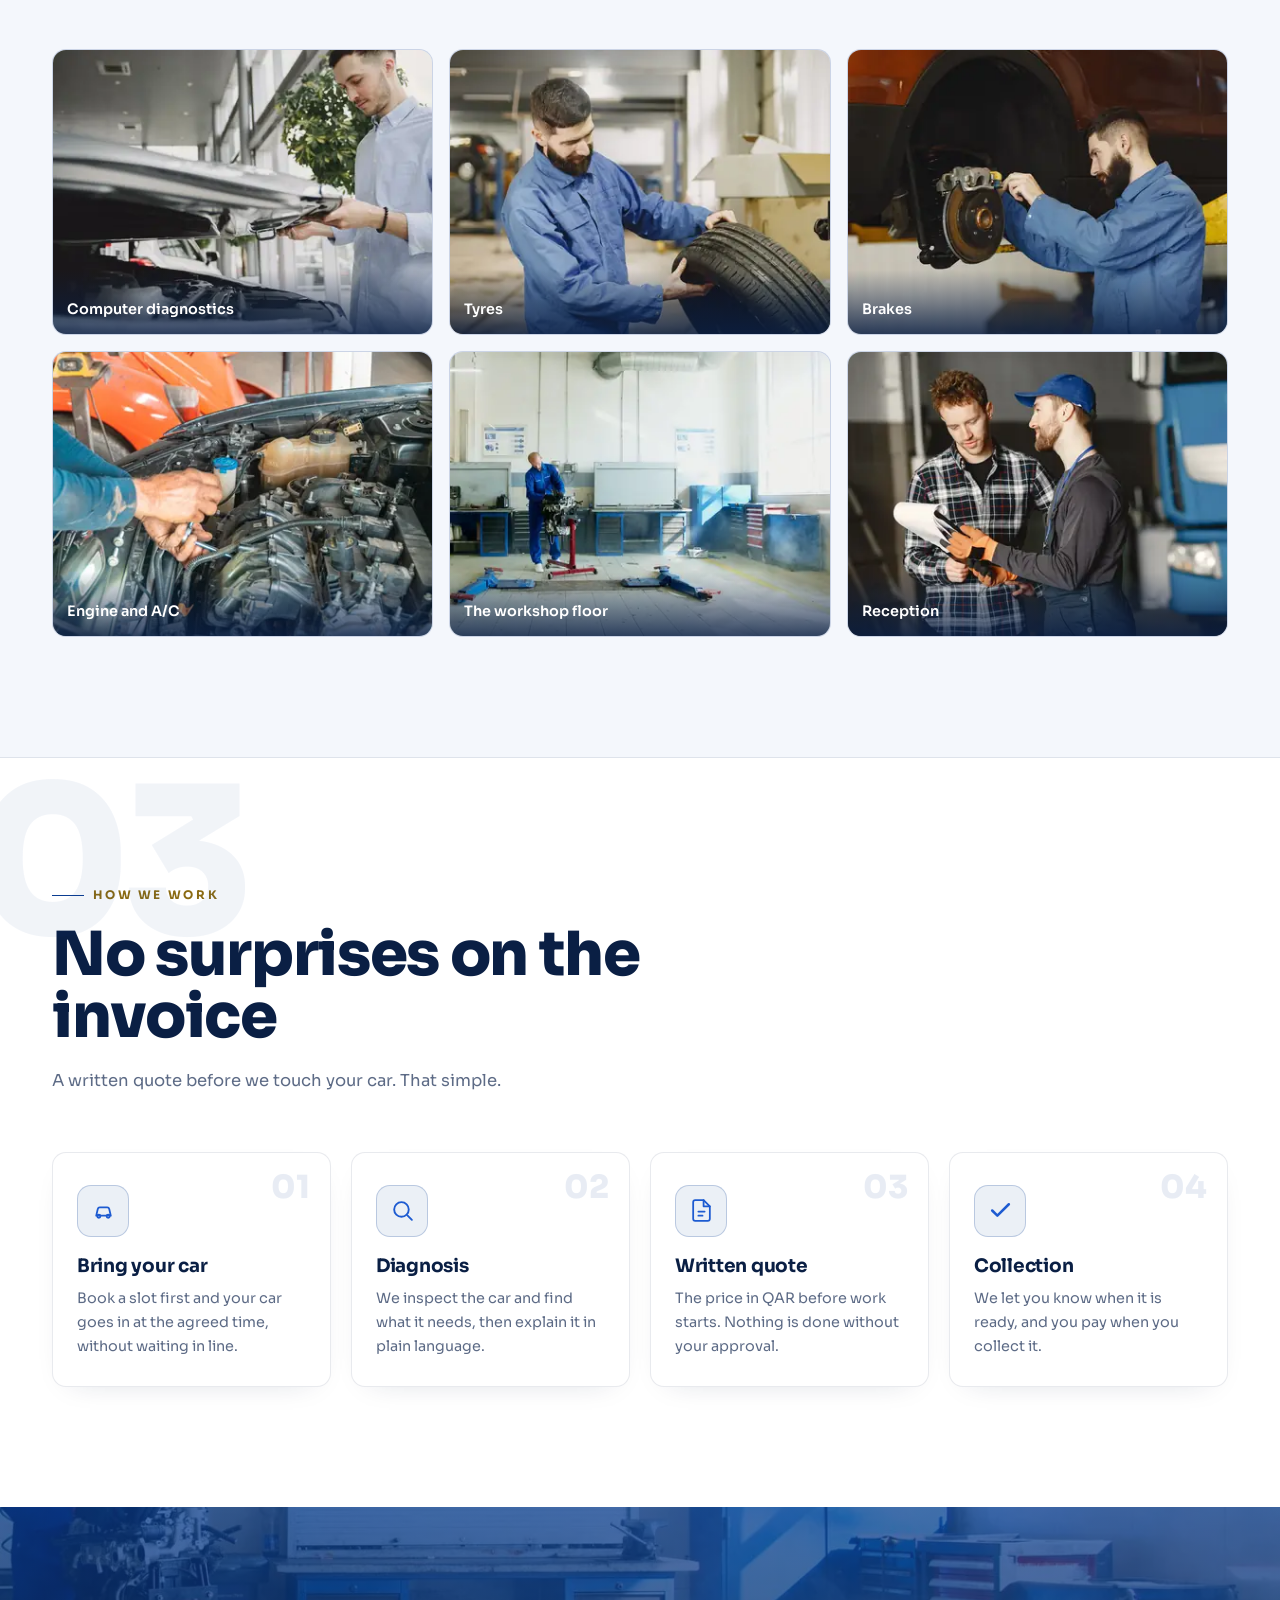
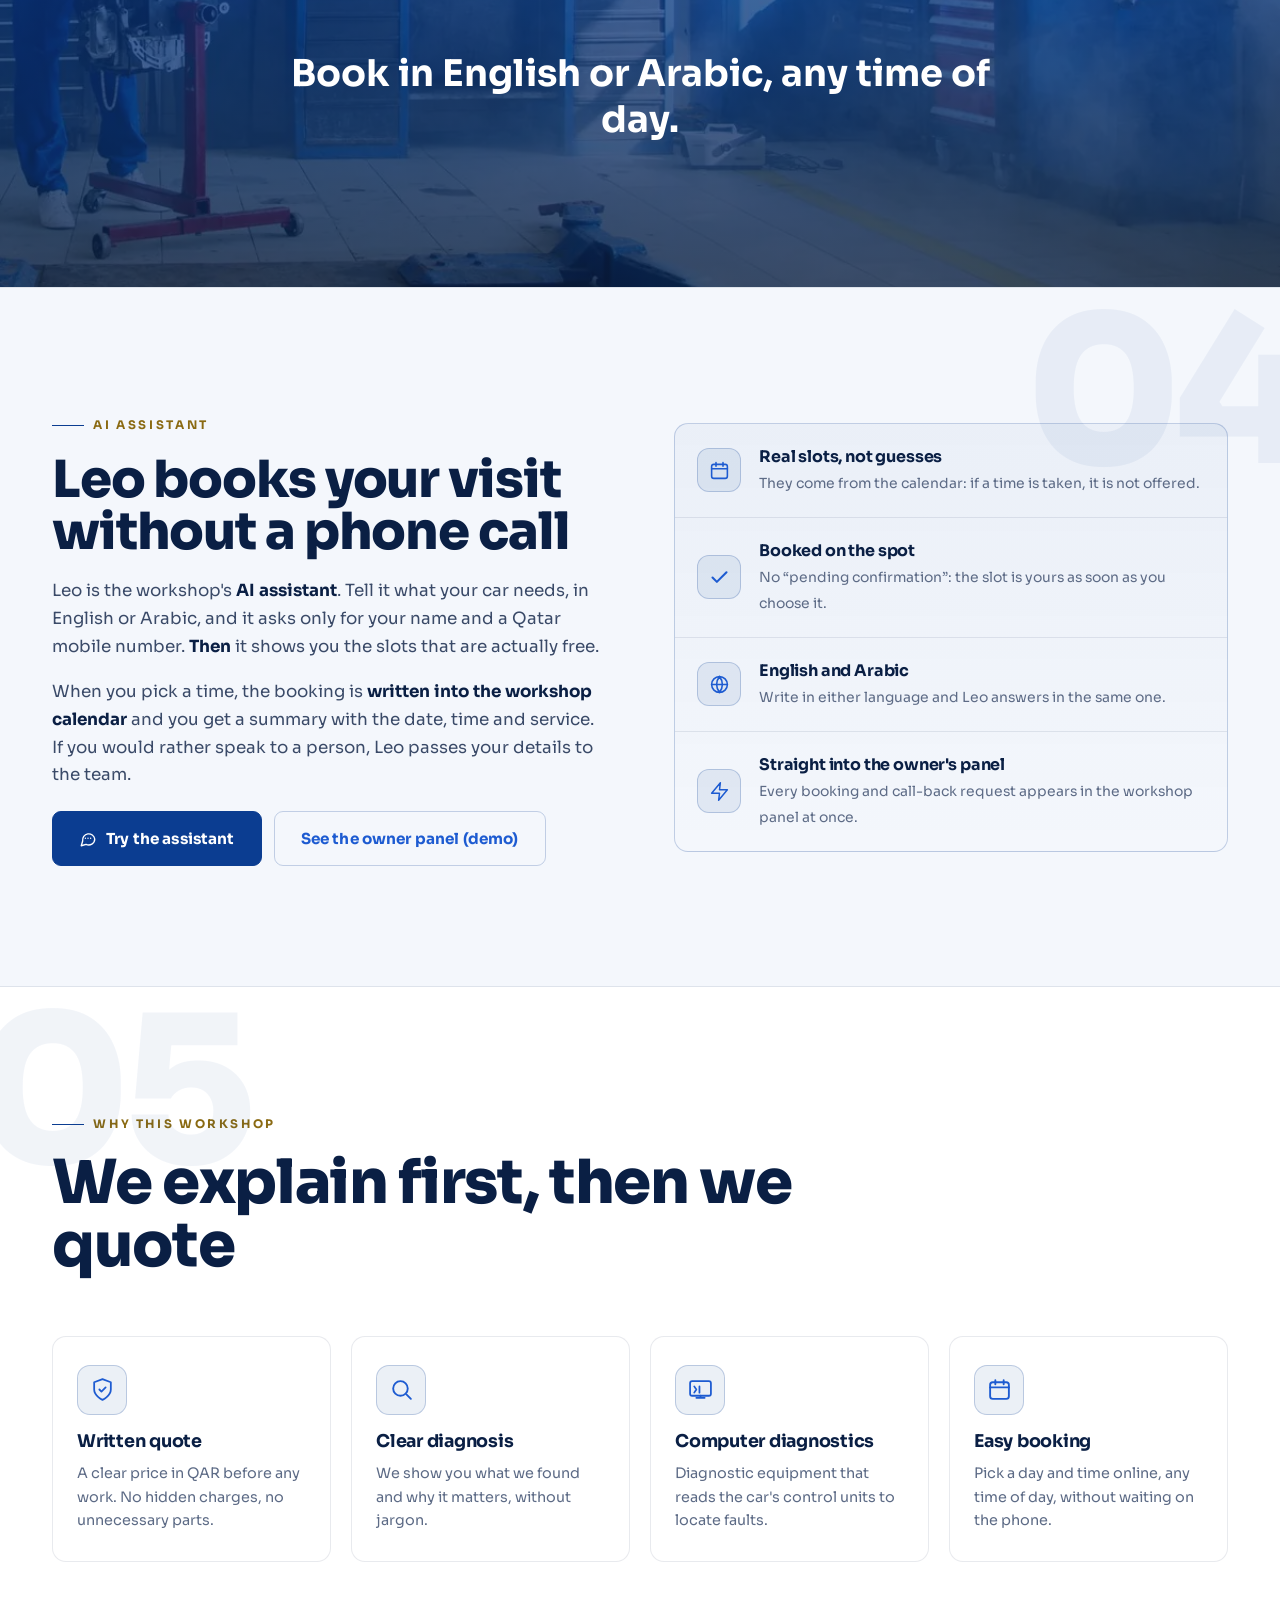
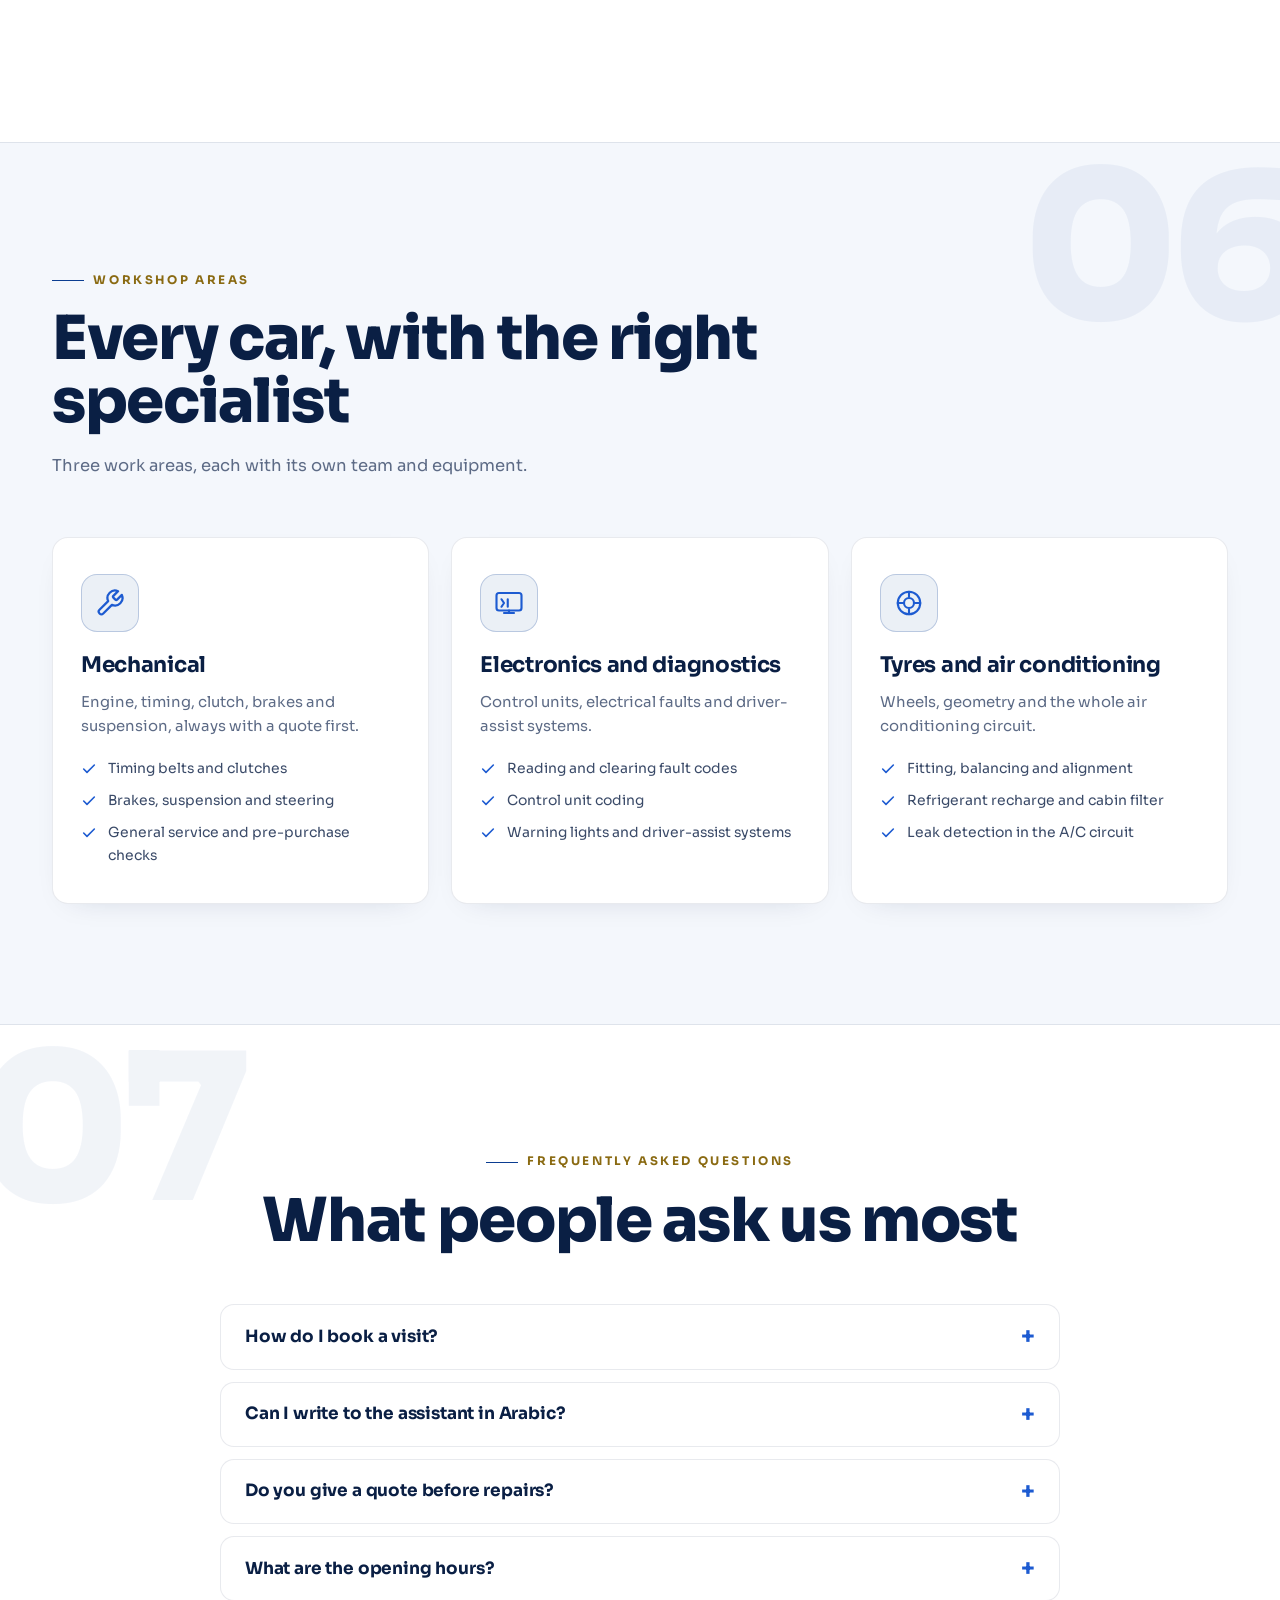
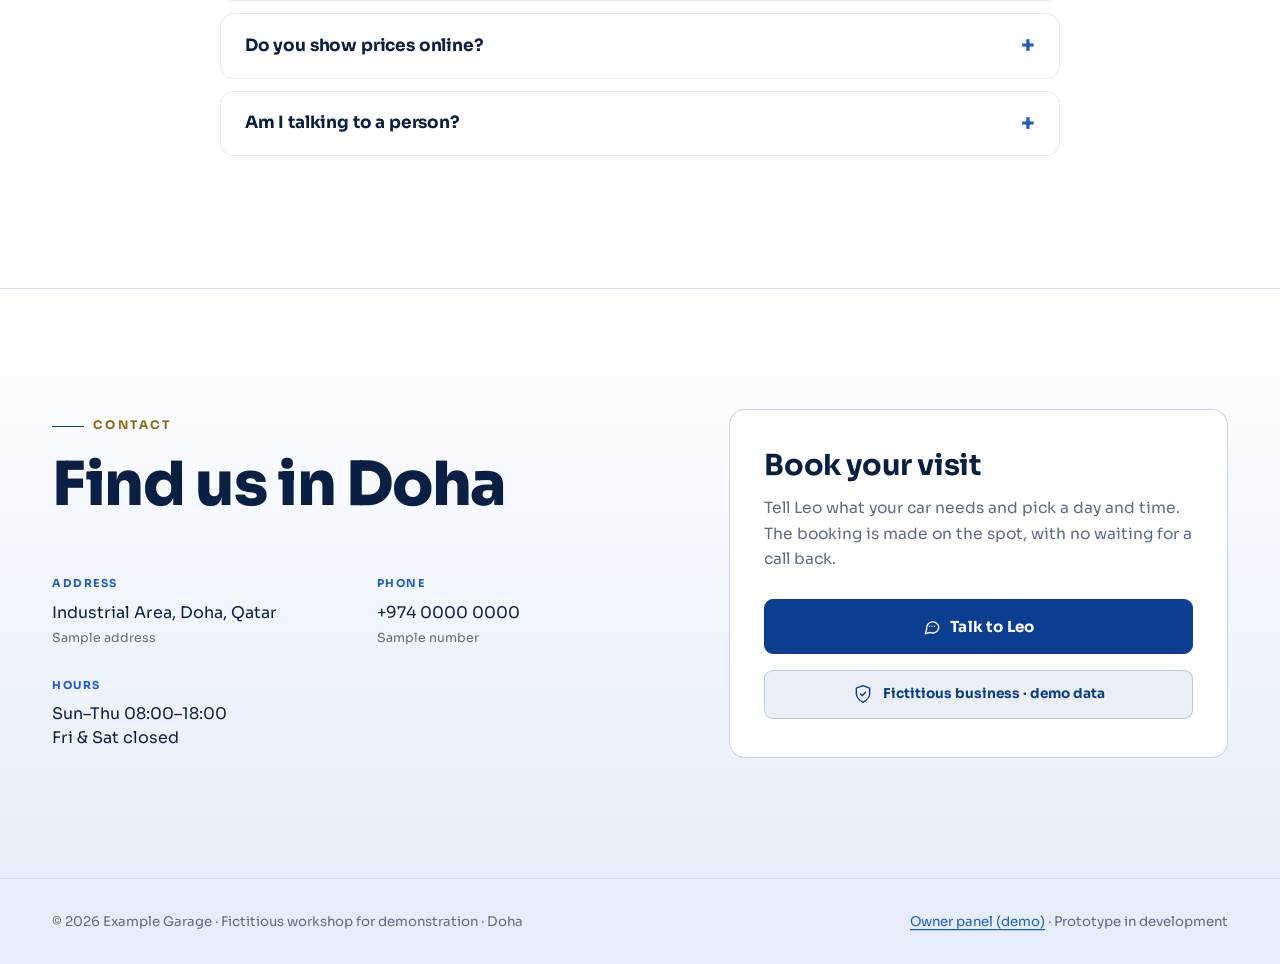
==== commit 41d7b82d: "feat: workshop photos in hero, gallery and image bands - Hero: Pexels workshop photo (no lazy, fetch" ====
--- a/web-taller/index.html
+++ b/web-taller/index.html
@@ -33,7 +33,8 @@
 </script>
 
 <link rel="preload" as="font" type="font/woff2" href="assets/fonts/sora-var-latin.woff2" crossorigin>
-<link rel="stylesheet" href="assets/css/style.css?v=23">
+<link rel="preload" as="image" href="assets/img/hero-1200.webp" imagesrcset="assets/img/hero-600.webp 600w, assets/img/hero-1200.webp 1200w" imagesizes="(max-width:900px) calc(100vw - 44px), 560px" fetchpriority="high">
+<link rel="stylesheet" href="assets/css/style.css?v=24">
 
 <script type="application/ld+json">
 {
@@ -128,20 +129,10 @@
   <div class="hero-bg" aria-hidden="true">
     <div class="grad"></div>
     <div class="grid"></div>
-    <div class="art">
-      <svg viewBox="0 0 640 260" fill="none" stroke="currentColor" stroke-width="3" stroke-linecap="round" stroke-linejoin="round">
-        <path d="M40 190h560"/>
-        <path d="M92 190a34 34 0 1 0 68 0 34 34 0 1 0-68 0"/>
-        <path d="M470 190a34 34 0 1 0 68 0 34 34 0 1 0-68 0"/>
-        <path d="M126 190h318"/>
-        <path d="M92 190c-18 0-34-4-34-30v-26c0-14 10-24 26-26l70-42c10-6 22-10 34-10h96c14 0 27 6 36 16l40 44 88 14c22 4 36 18 36 40v20c0 24-14 30-32 30"/>
-        <path d="M160 66l16 60h122"/>
-        <path d="M300 60v66"/>
-        <path d="M360 78l40 44"/>
-      </svg>
-    </div>
   </div>
   <div class="wrap hero-content">
+    <div class="hero-main">
+    <div class="hero-text">
     <span class="eyebrow" data-i18n="hero.eyebrow">Demo · fictitious workshop in Doha</span>
     <h1><span data-i18n="hero.h1a">Expert care for your car,</span><span class="accent" data-i18n="hero.h1b">booked in a minute.</span></h1>
     <p class="hero-rot">
@@ -153,6 +144,20 @@
       <button class="btn" type="button" data-leo><svg aria-hidden="true"><use href="#ic-calendar"/></svg><span data-i18n="cta.bookMine">Book my visit</span></button>
       <a class="btn ghost" href="#services" data-i18n="cta.seeServices">See services</a>
     </div>
+    </div>
+    <!-- Foto del taller con capa holográfica: rejilla, escáner y esquinas HUD.
+         Sin lazy: es la imagen principal (LCP). -->
+    <figure class="hero-photo">
+      <img src="assets/img/hero-1200.webp" srcset="assets/img/hero-600.webp 600w, assets/img/hero-1200.webp 1200w"
+           sizes="(max-width:900px) calc(100vw - 44px), 560px" width="1200" height="675"
+           alt="Mechanic working on a car raised on a lift in a bright workshop" data-i18n-attr="alt:hero.photoAlt"
+           fetchpriority="high" decoding="async">
+      <span class="hp-grid" aria-hidden="true"></span>
+      <span class="hp-scan" aria-hidden="true"></span>
+      <span class="hp-hud" aria-hidden="true"></span>
+      <p class="tag-badge hp-badge"><span data-i18n="ws.badgeS">Workshop</span><b data-i18n="ws.badge">Doha · Demo</b></p>
+    </figure>
+    </div>
     <div class="hero-stats">
       <div class="stat"><div class="v">7</div><div class="l" data-i18n="stat.1">Services you can book online</div></div>
       <div class="stat"><div class="v" data-i18n="stat.2v">Sun–Thu</div><div class="l" data-i18n="stat.2">Open days · Fri &amp; Sat closed</div></div>
@@ -190,24 +195,24 @@
       </div>
       <div class="about-media reveal">
         <div class="framed">
-          <div class="taller-panel">
-            <div class="pgrid"></div>
-            <svg class="car" viewBox="0 0 640 240" fill="none" stroke="currentColor" stroke-width="4" stroke-linecap="round" stroke-linejoin="round" aria-hidden="true">
-              <path d="M60 168h520"/>
-              <circle cx="164" cy="168" r="30"/>
-              <circle cx="476" cy="168" r="30"/>
-              <path d="M194 168h252"/>
-              <path d="M134 168c-16 0-30-4-30-28v-22c0-12 9-21 23-23l64-38c9-5 20-9 31-9h88c13 0 25 5 33 14l36 40 80 13c20 3 33 16 33 37v16c0 22-13 28-29 28"/>
-              <path d="M196 48l14 54h112"/>
-              <path d="M322 44v58"/>
-            </svg>
-          </div>
-        </div>
-        <p class="tag-badge"><span data-i18n="ws.badgeS">Workshop</span><b data-i18n="ws.badge">Doha · Demo</b></p>
-      </div>
-    </div>
-  </div>
-</section>
+          <div class="taller-panel taller-photo">
+            <img src="assets/img/about-800.webp" srcset="assets/img/about-400.webp 400w, assets/img/about-800.webp 800w"
+                 sizes="(max-width:900px) calc(100vw - 72px), 520px" width="800" height="600"
+                 alt="Mechanic moving an engine on a stand in a bright workshop" data-i18n-attr="alt:ws.photoAlt" loading="lazy" decoding="async">
+          </div>
+        </div>
+      </div>
+    </div>
+  </div>
+</section>
+
+
+<!-- Banda de imagen con overlay azul translúcido (legibilidad del texto) -->
+<div class="band" role="img" aria-label="Bright workshop with cars under fluorescent lights" data-i18n-attr="aria-label:band.1.alt">
+  <img src="assets/img/band-1-1200.webp" srcset="assets/img/band-1-600.webp 600w, assets/img/band-1-1200.webp 1200w"
+       sizes="100vw" width="1200" height="500" alt="" loading="lazy" decoding="async">
+  <p class="band__t" data-i18n="band.1">A written quote in QAR before we touch your car.</p>
+</div>
 
 <!-- ===================== SERVICIOS =====================
      data-svc es el id estable del servicio: leo.js lo usa para saltarse la
@@ -241,7 +246,7 @@
 
       <article class="svc-card reveal">
         <div class="svc-media">
-          <img class="svc-img" src="assets/img/car-2.webp" srcset="assets/img/car-2-600.webp 600w, assets/img/car-2.webp 1200w" sizes="(max-width:600px) 100vw, (max-width:900px) 50vw, 400px" alt="Dark SUV with a roof rack, silhouetted on a beach at sunset" data-i18n-attr="alt:svc.service.alt" width="1200" height="800" loading="lazy" decoding="async">
+          <img class="svc-img" src="assets/img/car-2.webp?v=2" srcset="assets/img/car-2-600.webp?v=2 600w, assets/img/car-2.webp?v=2 1200w" sizes="(max-width:600px) 100vw, (max-width:900px) 50vw, 400px" alt="Luxury car in a workshop, side view" data-i18n-attr="alt:svc.service.alt" width="1200" height="800" loading="lazy" decoding="async">
           <div class="svc-shade"></div>
           <span class="svc-badge" aria-hidden="true"><svg><use href="#ic-shield"/></svg></span>
         </div>
@@ -345,6 +350,49 @@
   </div>
 </section>
 
+<!-- ===================== GALERÍA ===================== -->
+<section class="sec sec--alt" id="inside">
+  <div class="wrap">
+    <div class="sec-head reveal">
+      <span class="eyebrow" data-i18n="gal.eyebrow">Inside the workshop</span>
+      <h2 data-i18n="gal.h2">Where your car is looked after</h2>
+      <p data-i18n="gal.lead">Diagnostics, tyres, brakes and air conditioning in one bright, organised space.</p>
+    </div>
+    <div class="gal-grid">
+      <figure class="gal-item reveal">
+        <img src="assets/img/gal-diag-800.webp" srcset="assets/img/gal-diag-400.webp 400w, assets/img/gal-diag-800.webp 800w"
+             sizes="(max-width:900px) 50vw, 380px" width="800" height="600" alt="Technician checking a car with a diagnostic tablet" data-i18n-attr="alt:gal.diag.alt" loading="lazy" decoding="async">
+        <figcaption data-i18n="gal.diag">Computer diagnostics</figcaption>
+      </figure>
+      <figure class="gal-item reveal">
+        <img src="assets/img/gal-tyres-800.webp" srcset="assets/img/gal-tyres-400.webp 400w, assets/img/gal-tyres-800.webp 800w"
+             sizes="(max-width:900px) 50vw, 380px" width="800" height="600" alt="Mechanic inspecting a tyre" data-i18n-attr="alt:gal.tyres.alt" loading="lazy" decoding="async">
+        <figcaption data-i18n="gal.tyres">Tyres</figcaption>
+      </figure>
+      <figure class="gal-item reveal">
+        <img src="assets/img/gal-brakes-800.webp" srcset="assets/img/gal-brakes-400.webp 400w, assets/img/gal-brakes-800.webp 800w"
+             sizes="(max-width:900px) 50vw, 380px" width="800" height="600" alt="Mechanic working on a brake disc and caliper" data-i18n-attr="alt:gal.brakes.alt" loading="lazy" decoding="async">
+        <figcaption data-i18n="gal.brakes">Brakes</figcaption>
+      </figure>
+      <figure class="gal-item reveal">
+        <img src="assets/img/gal-ac-800.webp" srcset="assets/img/gal-ac-400.webp 400w, assets/img/gal-ac-800.webp 800w"
+             sizes="(max-width:900px) 50vw, 380px" width="800" height="600" alt="Mechanic working in an engine bay" data-i18n-attr="alt:gal.ac.alt" loading="lazy" decoding="async">
+        <figcaption data-i18n="gal.ac">Engine and A/C</figcaption>
+      </figure>
+      <figure class="gal-item reveal">
+        <img src="assets/img/gal-overview-800.webp" srcset="assets/img/gal-overview-400.webp 400w, assets/img/gal-overview-800.webp 800w"
+             sizes="(max-width:900px) 50vw, 380px" width="800" height="600" alt="Clean, bright workshop floor with a lift and tool benches" data-i18n-attr="alt:gal.overview.alt" loading="lazy" decoding="async">
+        <figcaption data-i18n="gal.overview">The workshop floor</figcaption>
+      </figure>
+      <figure class="gal-item reveal">
+        <img src="assets/img/gal-reception-800.webp" srcset="assets/img/gal-reception-400.webp 400w, assets/img/gal-reception-800.webp 800w"
+             sizes="(max-width:900px) 50vw, 380px" width="800" height="600" alt="Mechanic going over a job sheet with a customer" data-i18n-attr="alt:gal.reception.alt" loading="lazy" decoding="async">
+        <figcaption data-i18n="gal.reception">Reception</figcaption>
+      </figure>
+    </div>
+  </div>
+</section>
+
 <!-- ===================== PROCESO ===================== -->
 <section class="sec" id="process">
   <span class="bignum s" aria-hidden="true">03</span>
@@ -362,6 +410,14 @@
     </div>
   </div>
 </section>
+
+
+<!-- Banda de imagen con overlay azul translúcido (legibilidad del texto) -->
+<div class="band" role="img" aria-label="Workshop floor with a lift and tool cabinets" data-i18n-attr="aria-label:band.2.alt">
+  <img src="assets/img/band-2-1200.webp" srcset="assets/img/band-2-600.webp 600w, assets/img/band-2-1200.webp 1200w"
+       sizes="100vw" width="1200" height="500" alt="" loading="lazy" decoding="async">
+  <p class="band__t" data-i18n="band.2">Book in English or Arabic, any time of day.</p>
+</div>
 
 <!-- ===================== ASISTENTE ===================== -->
 <section class="sec sec--alt" id="assistant">
@@ -545,7 +601,7 @@
 
 <!-- Sin defer a propósito: corre al terminar de parsear el body y antes del
      primer pintado, así el árabe no parpadea en inglés. -->
-<script src="assets/js/i18n.js?v=2"></script>
+<script src="assets/js/i18n.js?v=3"></script>
 <script defer src="assets/js/main.js?v=10"></script>
 <script defer src="assets/js/leo.js?v=14"></script>
 <script defer src="assets/js/holo.js?v=3"></script>
--- a/web-taller/assets/css/style.css
+++ b/web-taller/assets/css/style.css
@@ -568,3 +568,56 @@
 .as-ctas{display:flex;flex-wrap:wrap;gap:12px;margin-top:22px}
 .as-ctas .as-btn{margin-top:0}
 .foot-wm a{text-decoration:underline;text-underline-offset:3px}
+
+/* ======================= FOTOS: HERO, GALERÍA Y BANDAS ======================= */
+/* hero a dos columnas: texto + foto enmarcada con capa holográfica */
+.hero-main{display:grid;grid-template-columns:minmax(0,1.05fr) minmax(0,1fr);gap:48px;align-items:center}
+.hero-photo{position:relative;margin:0;border-radius:16px;overflow:hidden;aspect-ratio:16/9;background:#dfe7f6;
+  box-shadow:0 30px 60px -30px rgba(10,31,68,.45);border:1px solid var(--line2)}
+.hero-photo img{position:absolute;inset:0;width:100%;height:100%;object-fit:cover;display:block}
+.hp-grid{position:absolute;inset:0;pointer-events:none;opacity:.35;
+  background-image:linear-gradient(rgba(255,255,255,.35) 1px,transparent 1px),linear-gradient(90deg,rgba(255,255,255,.35) 1px,transparent 1px);background-size:40px 40px;
+  -webkit-mask-image:linear-gradient(to top,#000,transparent 70%);mask-image:linear-gradient(to top,#000,transparent 70%)}
+.hp-scan{position:absolute;left:0;right:0;top:0;height:60px;pointer-events:none;
+  background:linear-gradient(180deg,transparent,rgba(43,212,255,.28),transparent);border-bottom:1px solid rgba(43,212,255,.55);
+  transform:translateY(-70px);animation:hp-scan 5s ease-in-out infinite}
+@keyframes hp-scan{0%{transform:translateY(-70px)}100%{transform:translateY(420px)}}
+.hp-hud{position:absolute;inset:12px;pointer-events:none;
+  background:
+   linear-gradient(var(--gold),var(--gold)) top left/20px 2px no-repeat,linear-gradient(var(--gold),var(--gold)) top left/2px 20px no-repeat,
+   linear-gradient(var(--gold),var(--gold)) top right/20px 2px no-repeat,linear-gradient(var(--gold),var(--gold)) top right/2px 20px no-repeat,
+   linear-gradient(var(--gold),var(--gold)) bottom left/20px 2px no-repeat,linear-gradient(var(--gold),var(--gold)) bottom left/2px 20px no-repeat,
+   linear-gradient(var(--gold),var(--gold)) bottom right/20px 2px no-repeat,linear-gradient(var(--gold),var(--gold)) bottom right/2px 20px no-repeat}
+.hero-photo .hp-badge{inset-inline-start:18px;bottom:18px;transform:none;left:auto;font-size:1rem;padding:10px 16px}
+
+/* el taller: foto en lugar del dibujo */
+.taller-photo img{position:absolute;inset:0;width:100%;height:100%;object-fit:cover}
+
+/* galería «Inside the workshop» */
+.gal-grid{display:grid;grid-template-columns:repeat(3,minmax(0,1fr));gap:16px}
+.gal-item{position:relative;margin:0;border-radius:14px;overflow:hidden;background:#dfe7f6;aspect-ratio:4/3;border:1px solid var(--line)}
+.gal-item img{width:100%;height:100%;object-fit:cover;display:block;transition:transform .6s cubic-bezier(.2,.7,.2,1)}
+.gal-item:hover img{transform:scale(1.04)}
+.gal-item figcaption{position:absolute;inset-inline:0;bottom:0;padding:28px 14px 12px;color:#fff;font-weight:600;font-size:.9rem;
+  background:linear-gradient(to top,rgba(10,31,68,.82),transparent)}
+
+/* bandas de imagen con overlay azul translúcido */
+.band{position:relative;height:clamp(220px,32vw,380px);overflow:hidden;display:grid;place-items:center;background:#0b3d91}
+.band img{position:absolute;inset:0;width:100%;height:100%;object-fit:cover}
+.band::after{content:"";position:absolute;inset:0;background:linear-gradient(180deg,rgba(11,61,145,.72),rgba(10,31,68,.78))}
+.band__t{position:relative;z-index:1;max-width:820px;padding:0 22px;text-align:center;color:#fff;
+  font-family:var(--display);font-weight:700;font-size:clamp(1.3rem,3.4vw,2.3rem);line-height:1.25}
+
+@media (max-width:900px){
+  .hero-main{grid-template-columns:1fr;gap:32px}
+  .gal-grid{grid-template-columns:1fr 1fr;gap:12px}
+}
+@media (max-width:600px){
+  .hero-photo .hp-badge{inset-inline-start:12px;bottom:12px;left:auto;transform:none}
+  .gal-item figcaption{font-size:.8rem;padding:22px 10px 8px}
+}
+@media (prefers-reduced-motion:reduce){
+  .hp-scan{display:none;animation:none}
+  .gal-item img{transition:none}
+  .gal-item:hover img{transform:none}
+}
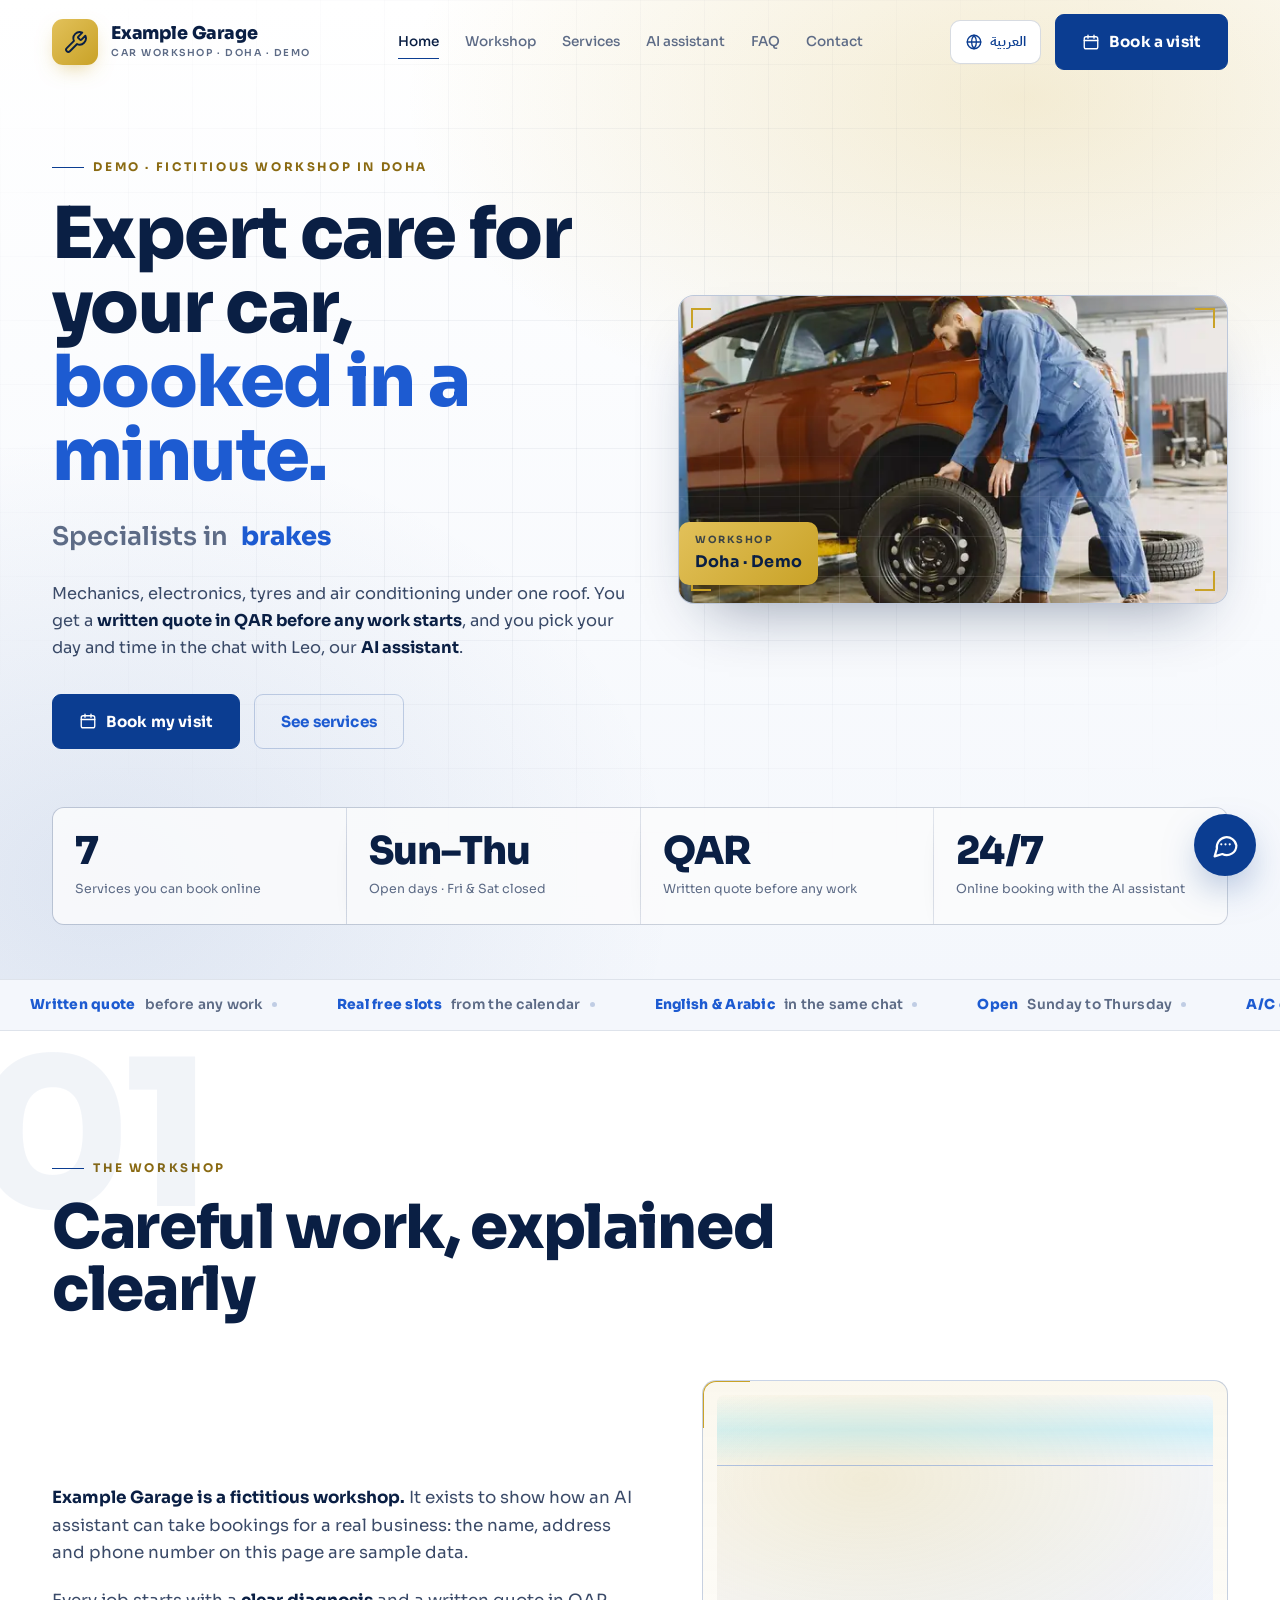
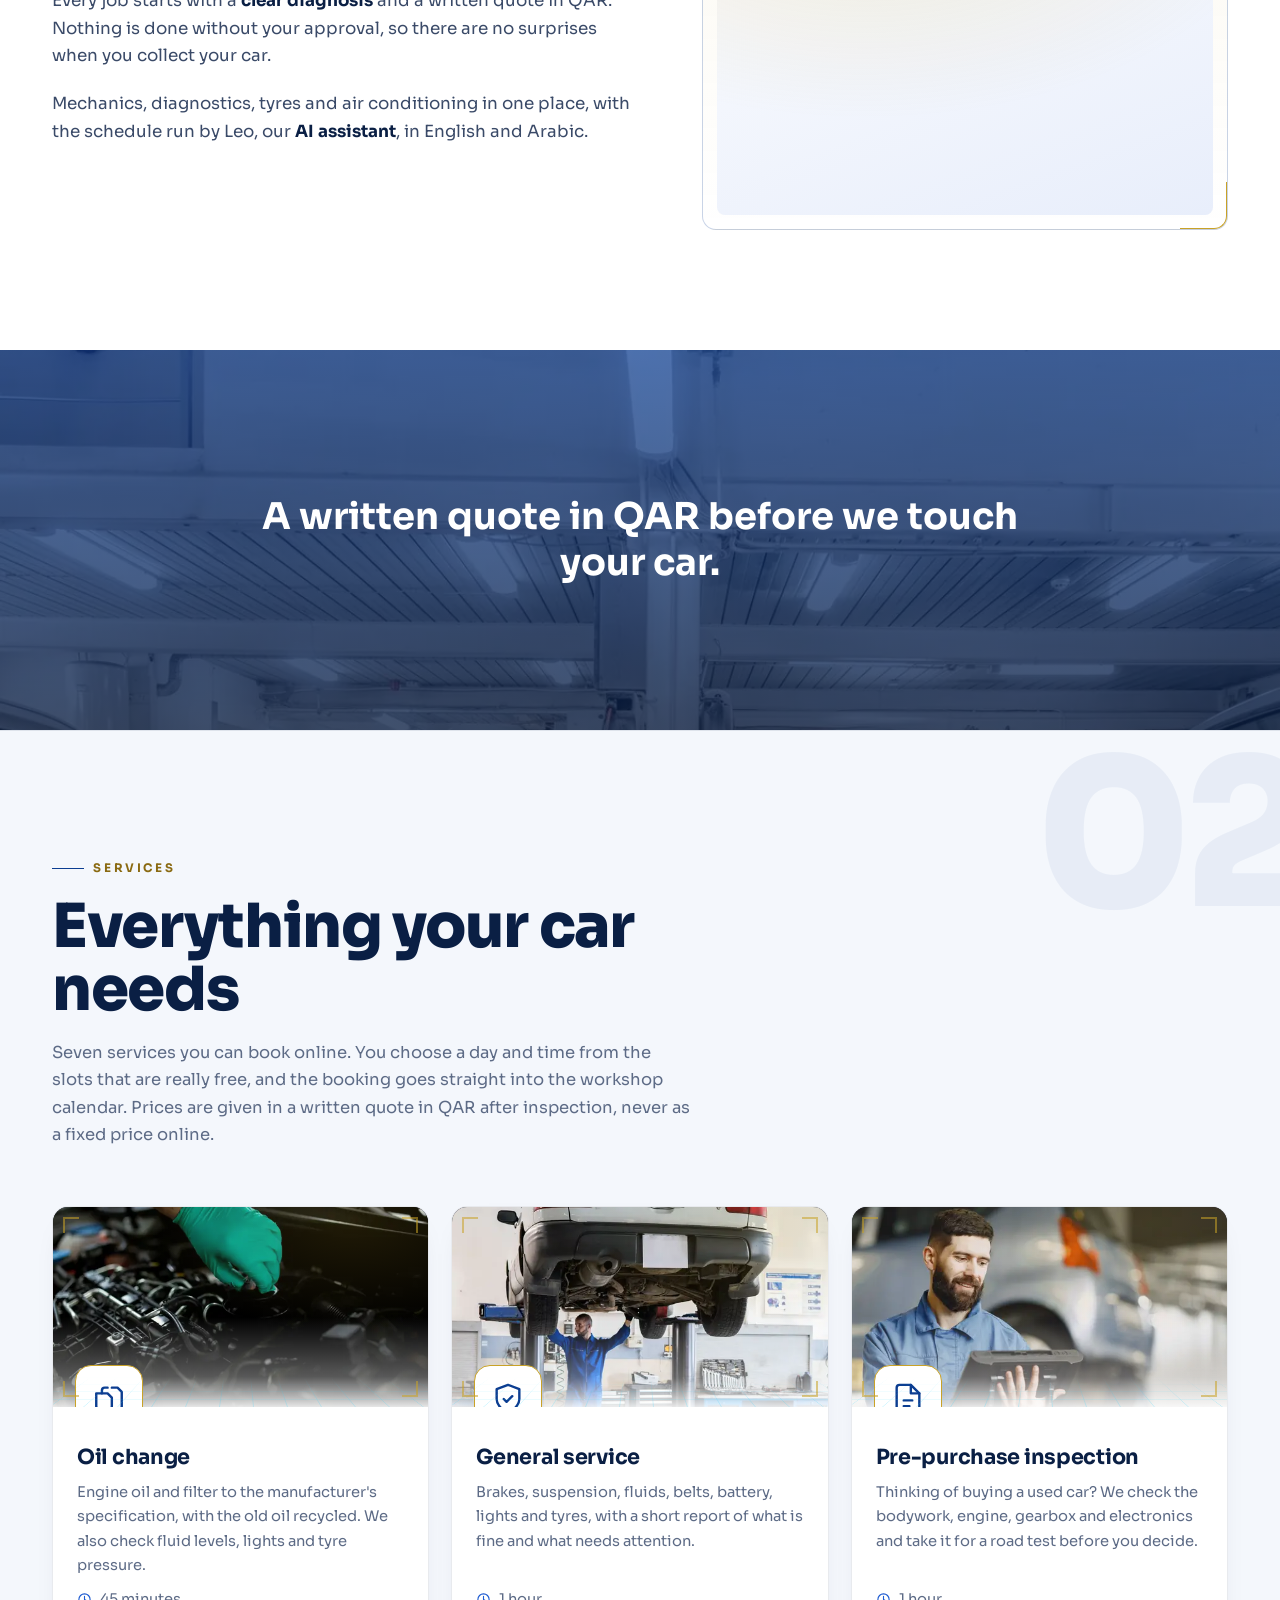
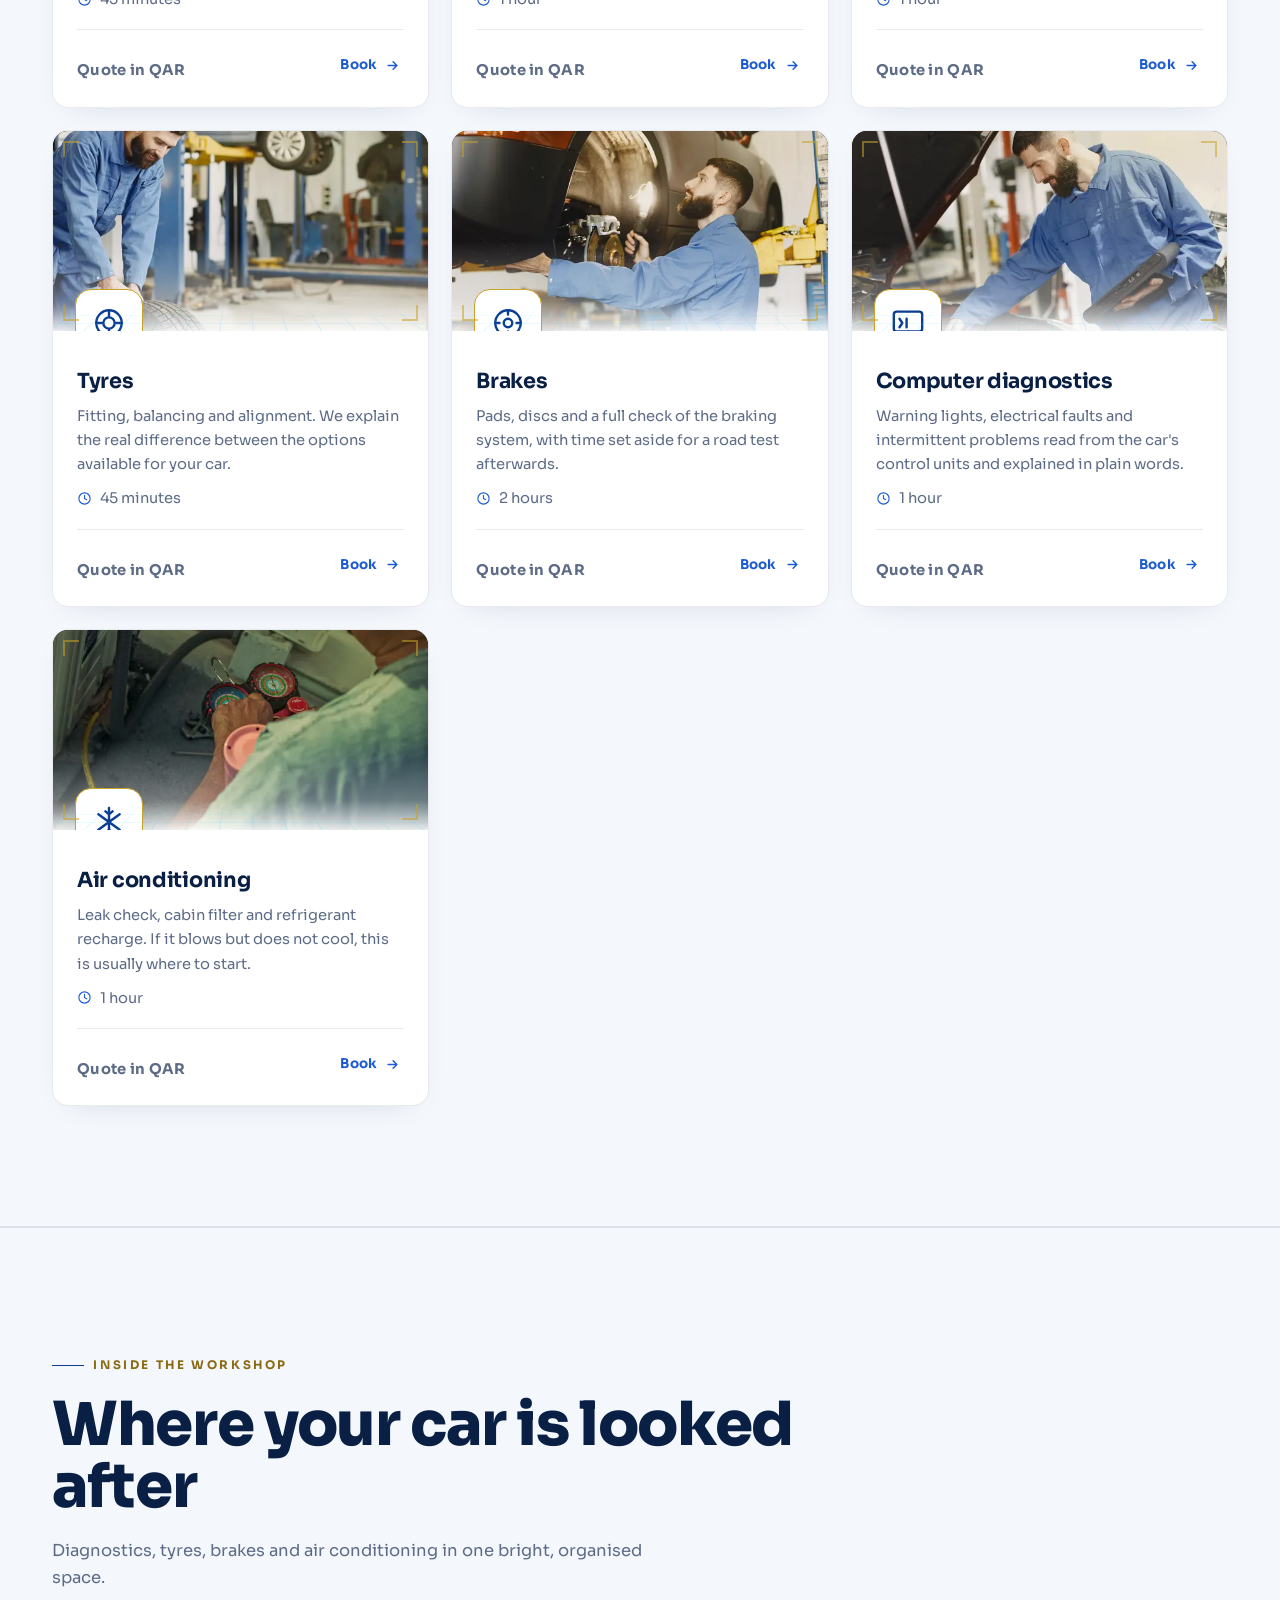
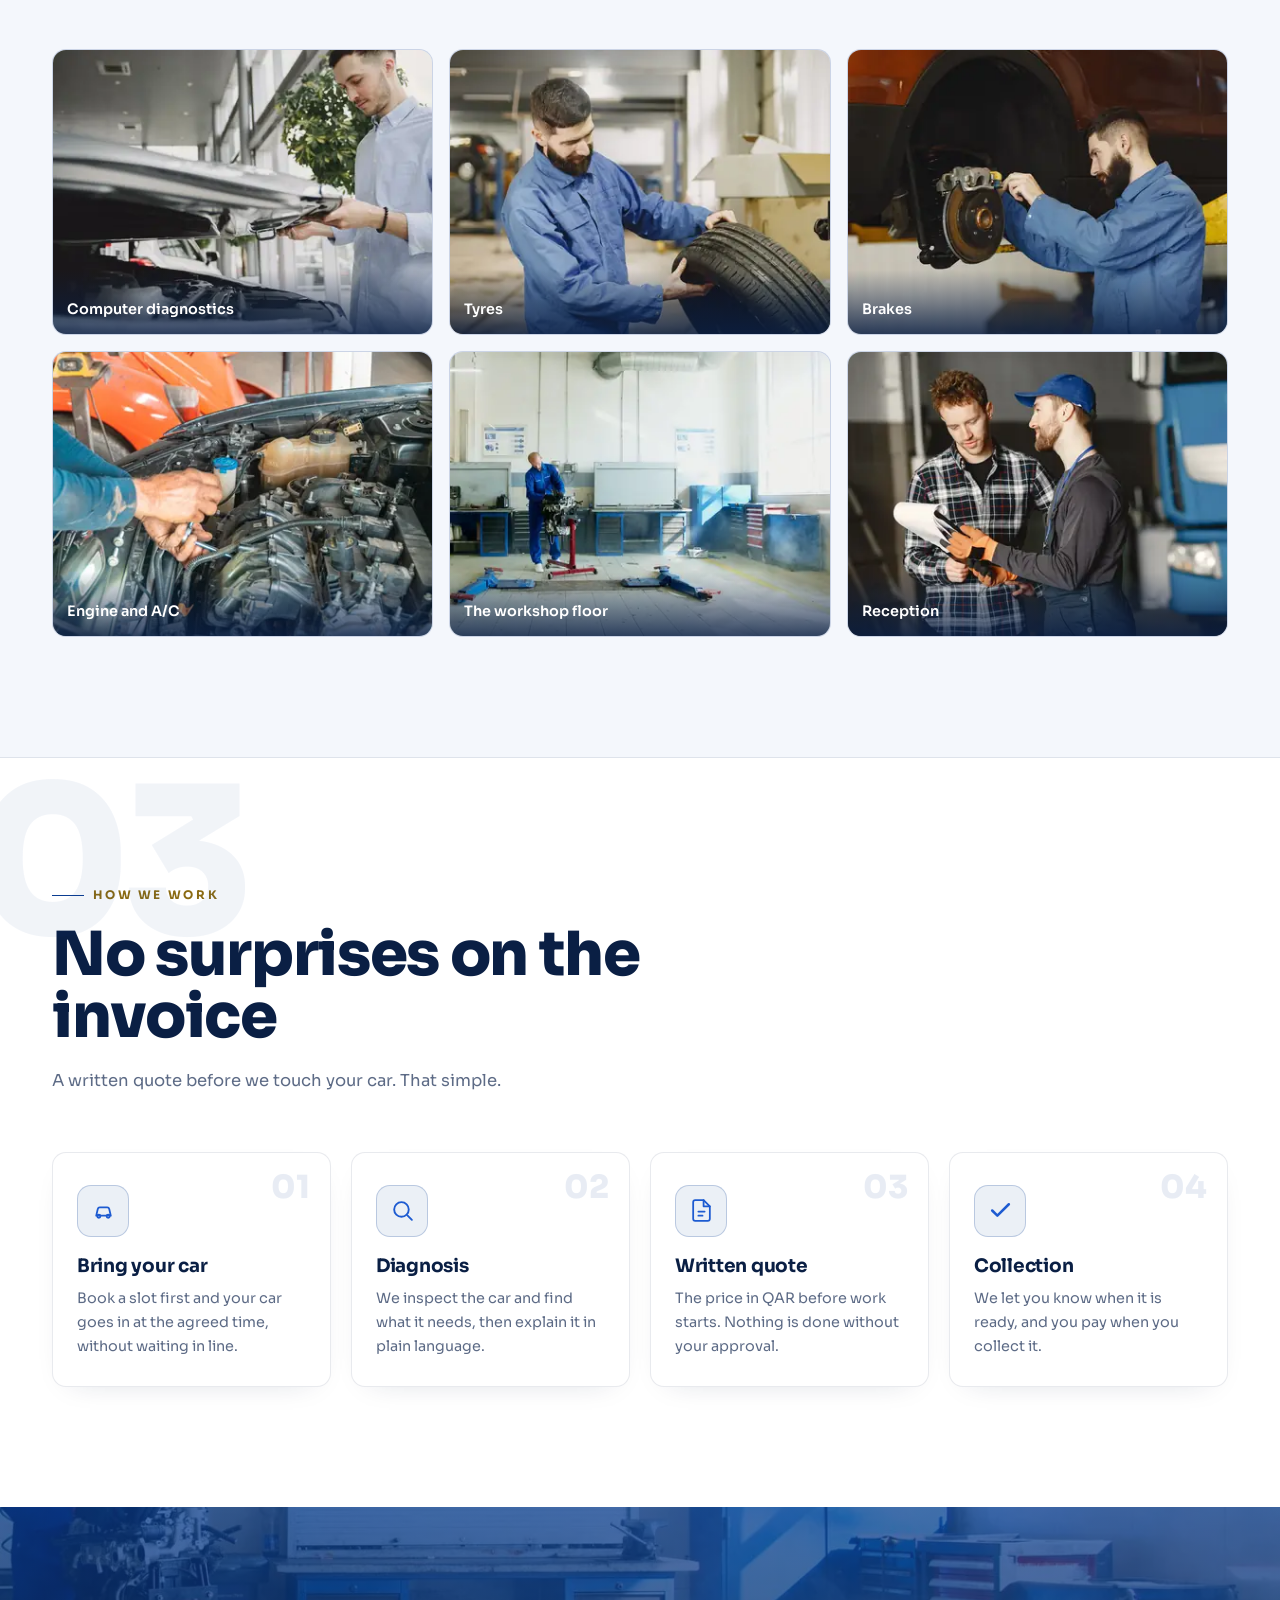
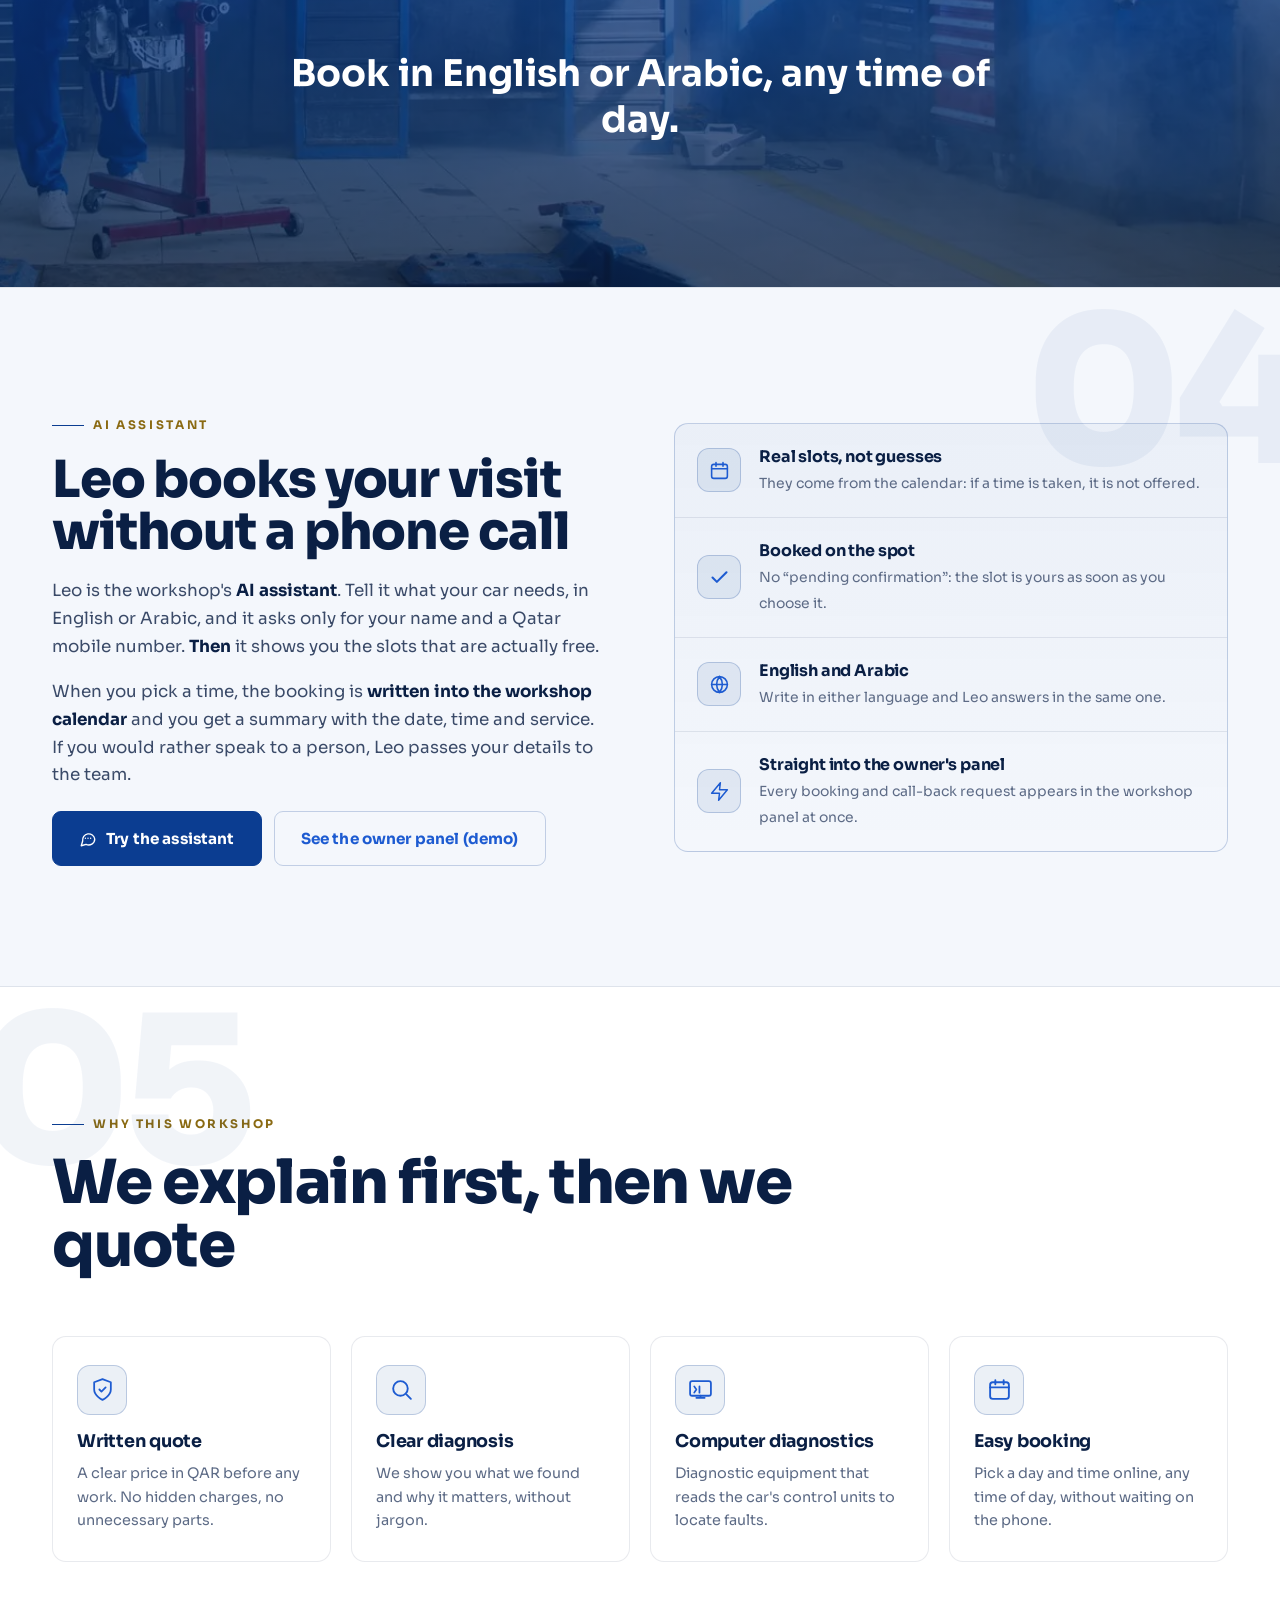
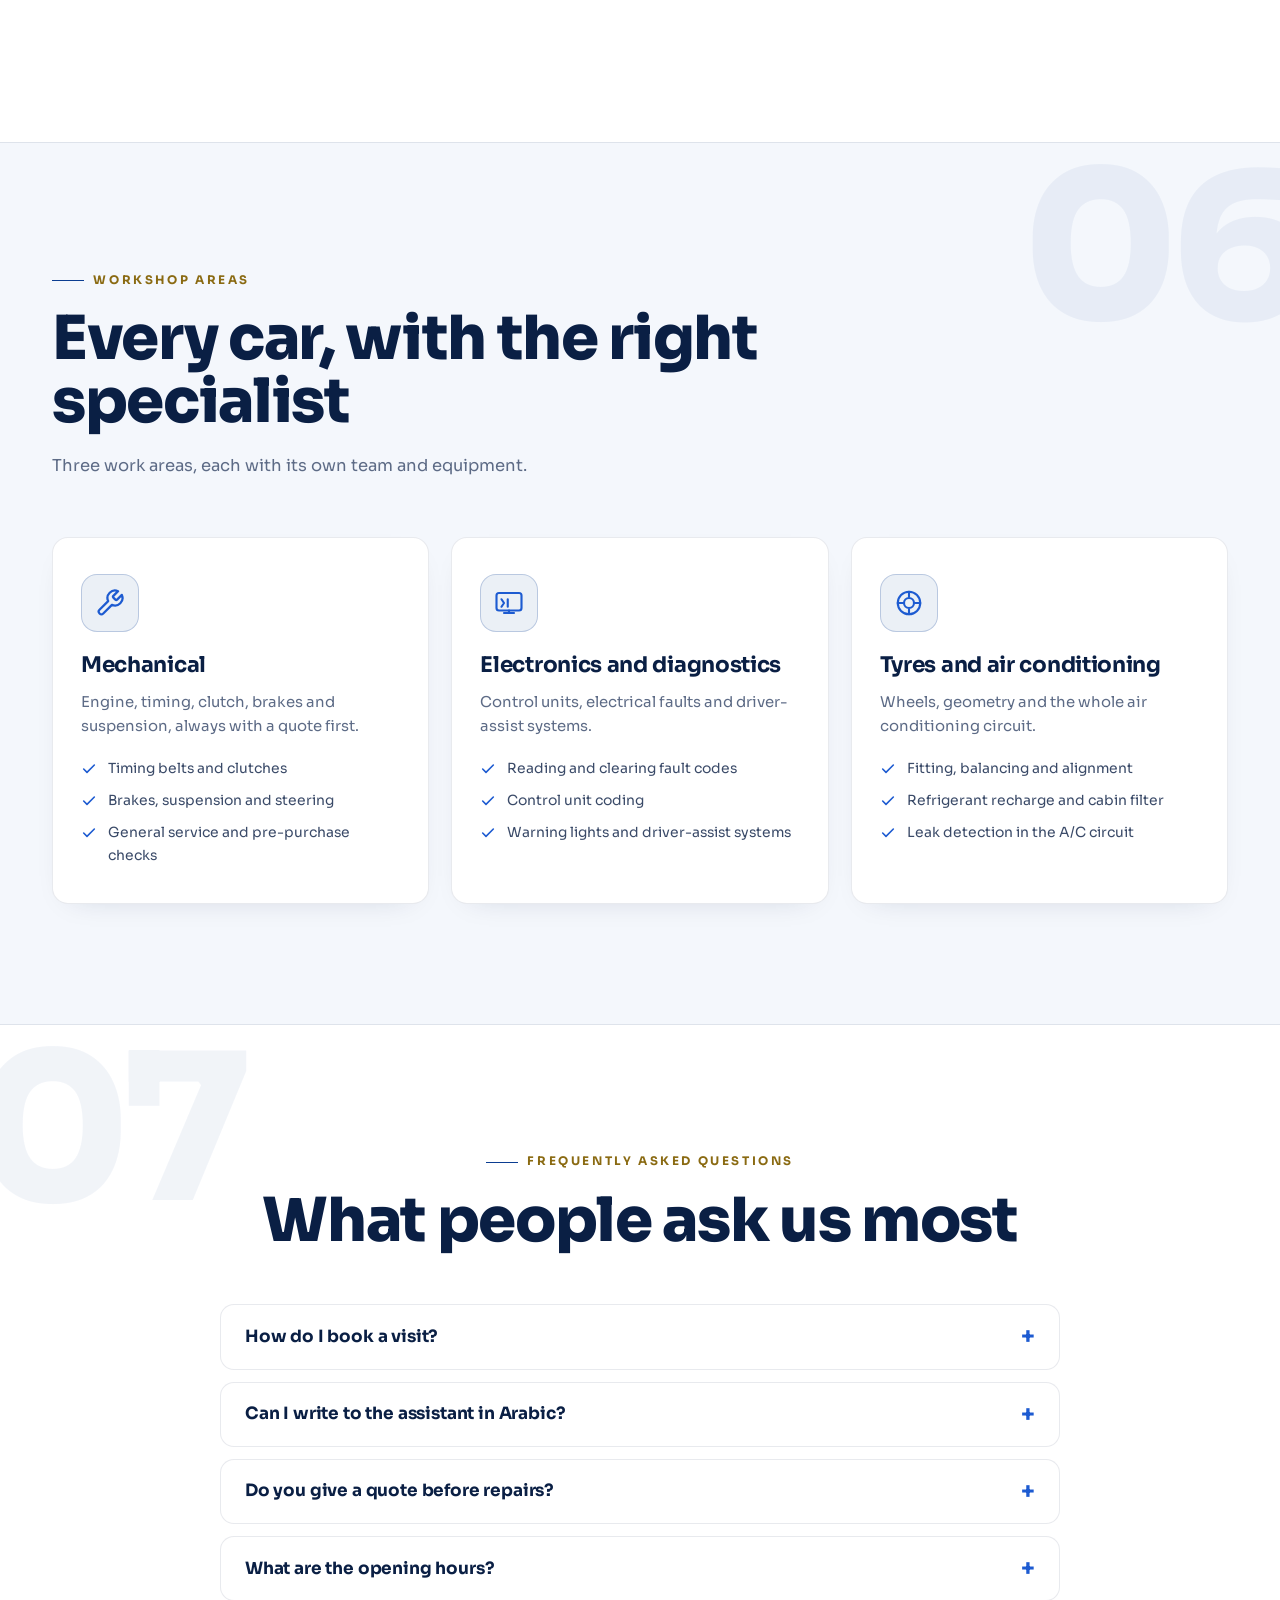
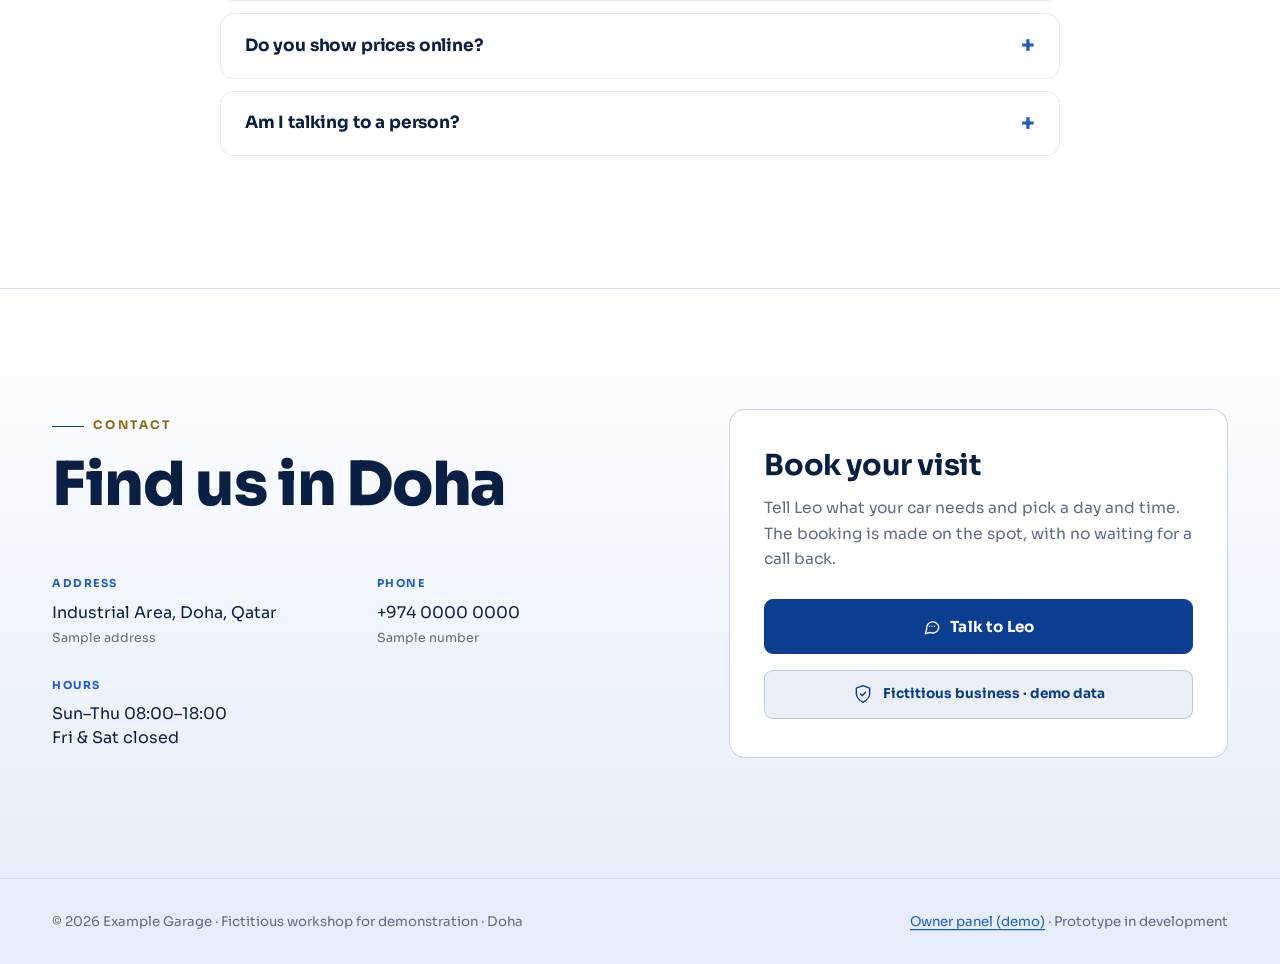
==== commit 07680541: "feat: service cards show mechanics doing each job - 7 Pexels photos (1200/600 WebP, width/height, la" ====
--- a/web-taller/index.html
+++ b/web-taller/index.html
@@ -29,11 +29,11 @@
 <!-- Idioma antes de pintar: si el visitante eligió árabe, el documento nace
      en RTL y no da un salto de izquierda a derecha al cargar. -->
 <script>
-(function(){try{var q=new URLSearchParams(location.search).get("lang");var l=q==="ar"||q==="en"?q:localStorage.getItem("lang");if(l==="ar"){document.documentElement.lang="ar";document.documentElement.dir="rtl";}}catch(e){}})();
+(function(){try{var q=new URLSearchParams(location.search).get("lang");var l=q==="ar"||q==="en"?q:localStorage.getItem("lang");if(l==="ar"){document.documentElement.lang="ar";document.documentElement.dir="rtl";["400","700"].forEach(function(w){var k=document.createElement("link");k.rel="preload";k.as="font";k.type="font/woff2";k.crossOrigin="anonymous";k.href="assets/fonts/plex-arabic-"+w+".woff2";document.head.appendChild(k);});}}catch(e){}})();
 </script>
 
 <link rel="preload" as="font" type="font/woff2" href="assets/fonts/sora-var-latin.woff2" crossorigin>
-<link rel="preload" as="image" href="assets/img/hero-1200.webp" imagesrcset="assets/img/hero-600.webp 600w, assets/img/hero-1200.webp 1200w" imagesizes="(max-width:900px) calc(100vw - 44px), 560px" fetchpriority="high">
+<link rel="preload" as="image" href="assets/img/hero-1200.webp" imagesrcset="assets/img/hero-600.webp 600w, assets/img/hero-900.webp 900w, assets/img/hero-1200.webp 1200w" imagesizes="(max-width:900px) calc(100vw - 44px), 560px" fetchpriority="high">
 <link rel="stylesheet" href="assets/css/style.css?v=24">
 
 <script type="application/ld+json">
@@ -148,7 +148,7 @@
     <!-- Foto del taller con capa holográfica: rejilla, escáner y esquinas HUD.
          Sin lazy: es la imagen principal (LCP). -->
     <figure class="hero-photo">
-      <img src="assets/img/hero-1200.webp" srcset="assets/img/hero-600.webp 600w, assets/img/hero-1200.webp 1200w"
+      <img src="assets/img/hero-1200.webp" srcset="assets/img/hero-600.webp 600w, assets/img/hero-900.webp 900w, assets/img/hero-1200.webp 1200w"
            sizes="(max-width:900px) calc(100vw - 44px), 560px" width="1200" height="675"
            alt="Mechanic working on a car raised on a lift in a bright workshop" data-i18n-attr="alt:hero.photoAlt"
            fetchpriority="high" decoding="async">
@@ -229,7 +229,7 @@
 
       <article class="svc-card reveal">
         <div class="svc-media">
-          <img class="svc-img" src="assets/img/car-1.webp" srcset="assets/img/car-1-600.webp 600w, assets/img/car-1.webp 1200w" sizes="(max-width:600px) 100vw, (max-width:900px) 50vw, 400px" alt="Silver sports coupe in side profile against a dark street at night" data-i18n-attr="alt:svc.oil.alt" width="1200" height="800" loading="lazy" decoding="async">
+          <img class="svc-img" src="assets/img/car-1.webp?v=3" srcset="assets/img/car-1-600.webp?v=3 600w, assets/img/car-1.webp?v=3 1200w" sizes="(max-width:600px) 100vw, (max-width:900px) 50vw, 400px" alt="Mechanic in gloves opening the oil filler cap in an engine bay" data-i18n-attr="alt:svc.oil.alt" width="1200" height="800" loading="lazy" decoding="async">
           <div class="svc-shade"></div>
           <span class="svc-badge" aria-hidden="true"><svg><use href="#ic-oil"/></svg></span>
         </div>
@@ -246,7 +246,7 @@
 
       <article class="svc-card reveal">
         <div class="svc-media">
-          <img class="svc-img" src="assets/img/car-2.webp?v=2" srcset="assets/img/car-2-600.webp?v=2 600w, assets/img/car-2.webp?v=2 1200w" sizes="(max-width:600px) 100vw, (max-width:900px) 50vw, 400px" alt="Luxury car in a workshop, side view" data-i18n-attr="alt:svc.service.alt" width="1200" height="800" loading="lazy" decoding="async">
+          <img class="svc-img" src="assets/img/car-2.webp?v=3" srcset="assets/img/car-2-600.webp?v=3 600w, assets/img/car-2.webp?v=3 1200w" sizes="(max-width:600px) 100vw, (max-width:900px) 50vw, 400px" alt="Mechanic checking the underside of a car raised on a lift" data-i18n-attr="alt:svc.service.alt" width="1200" height="800" loading="lazy" decoding="async">
           <div class="svc-shade"></div>
           <span class="svc-badge" aria-hidden="true"><svg><use href="#ic-shield"/></svg></span>
         </div>
@@ -263,7 +263,7 @@
 
       <article class="svc-card reveal">
         <div class="svc-media">
-          <img class="svc-img" src="assets/img/car-3.webp" srcset="assets/img/car-3-600.webp 600w, assets/img/car-3.webp 1200w" sizes="(max-width:600px) 100vw, (max-width:900px) 50vw, 400px" alt="Light-coloured saloon seen from the rear three-quarter angle, rim-lit in a dark studio" data-i18n-attr="alt:svc.inspect.alt" width="1200" height="800" loading="lazy" decoding="async">
+          <img class="svc-img" src="assets/img/car-3.webp?v=3" srcset="assets/img/car-3-600.webp?v=3 600w, assets/img/car-3.webp?v=3 1200w" sizes="(max-width:600px) 100vw, (max-width:900px) 50vw, 400px" alt="Mechanic inspecting a car with a diagnostic tablet" data-i18n-attr="alt:svc.inspect.alt" width="1200" height="800" loading="lazy" decoding="async">
           <div class="svc-shade"></div>
           <span class="svc-badge" aria-hidden="true"><svg><use href="#ic-clipboard"/></svg></span>
         </div>
@@ -280,7 +280,7 @@
 
       <article class="svc-card reveal">
         <div class="svc-media">
-          <img class="svc-img" src="assets/img/car-4.webp" srcset="assets/img/car-4-600.webp 600w, assets/img/car-4.webp 1200w" sizes="(max-width:600px) 100vw, (max-width:900px) 50vw, 400px" alt="Black grand tourer coupe on a black background, front three-quarter view showing its wheels" data-i18n-attr="alt:svc.tyres.alt" width="1200" height="800" loading="lazy" decoding="async">
+          <img class="svc-img" src="assets/img/car-4.webp?v=3" srcset="assets/img/car-4-600.webp?v=3 600w, assets/img/car-4.webp?v=3 1200w" sizes="(max-width:600px) 100vw, (max-width:900px) 50vw, 400px" alt="Mechanic rolling a wheel across the workshop floor" data-i18n-attr="alt:svc.tyres.alt" width="1200" height="800" loading="lazy" decoding="async">
           <div class="svc-shade"></div>
           <span class="svc-badge" aria-hidden="true"><svg><use href="#ic-tire"/></svg></span>
         </div>
@@ -297,7 +297,7 @@
 
       <article class="svc-card reveal">
         <div class="svc-media">
-          <img class="svc-img" src="assets/img/car-5.webp" srcset="assets/img/car-5-600.webp 600w, assets/img/car-5.webp 1200w" sizes="(max-width:600px) 100vw, (max-width:900px) 50vw, 400px" alt="White supercar render seen low from the front three-quarter angle against a black background" data-i18n-attr="alt:svc.brakes.alt" width="1200" height="800" loading="lazy" decoding="async">
+          <img class="svc-img" src="assets/img/car-5.webp?v=3" srcset="assets/img/car-5-600.webp?v=3 600w, assets/img/car-5.webp?v=3 1200w" sizes="(max-width:600px) 100vw, (max-width:900px) 50vw, 400px" alt="Mechanic checking a disc brake with a work light" data-i18n-attr="alt:svc.brakes.alt" width="1200" height="800" loading="lazy" decoding="async">
           <div class="svc-shade"></div>
           <span class="svc-badge" aria-hidden="true"><svg><use href="#ic-disc"/></svg></span>
         </div>
@@ -314,7 +314,7 @@
 
       <article class="svc-card reveal">
         <div class="svc-media">
-          <img class="svc-img" src="assets/img/car-6.webp" srcset="assets/img/car-6-600.webp 600w, assets/img/car-6.webp 1200w" sizes="(max-width:600px) 100vw, (max-width:900px) 50vw, 400px" alt="Blue classic-style coupe render in side profile on a dark grey backdrop" data-i18n-attr="alt:svc.diag.alt" width="1200" height="800" loading="lazy" decoding="async">
+          <img class="svc-img" src="assets/img/car-6.webp?v=3" srcset="assets/img/car-6-600.webp?v=3 600w, assets/img/car-6.webp?v=3 1200w" sizes="(max-width:600px) 100vw, (max-width:900px) 50vw, 400px" alt="Mechanic with a diagnostic tablet leaning over an open engine bay" data-i18n-attr="alt:svc.diag.alt" width="1200" height="800" loading="lazy" decoding="async">
           <div class="svc-shade"></div>
           <span class="svc-badge" aria-hidden="true"><svg><use href="#ic-screen"/></svg></span>
         </div>
@@ -331,7 +331,7 @@
 
       <article class="svc-card reveal">
         <div class="svc-media">
-          <img class="svc-img" src="assets/img/car-7.webp" srcset="assets/img/car-7-600.webp 600w, assets/img/car-7.webp 1200w" sizes="(max-width:600px) 100vw, (max-width:900px) 50vw, 400px" alt="White SUV on desert sand at sunset, with the sun on the horizon" data-i18n-attr="alt:svc.ac.alt" width="1200" height="800" loading="lazy" decoding="async">
+          <img class="svc-img" src="assets/img/car-7.webp?v=3" srcset="assets/img/car-7-600.webp?v=3 600w, assets/img/car-7.webp?v=3 1200w" sizes="(max-width:600px) 100vw, (max-width:900px) 50vw, 400px" alt="Technician reading air-conditioning pressures on a gauge set" data-i18n-attr="alt:svc.ac.alt" width="1200" height="800" loading="lazy" decoding="async">
           <div class="svc-shade"></div>
           <span class="svc-badge" aria-hidden="true"><svg><use href="#ic-snow"/></svg></span>
         </div>
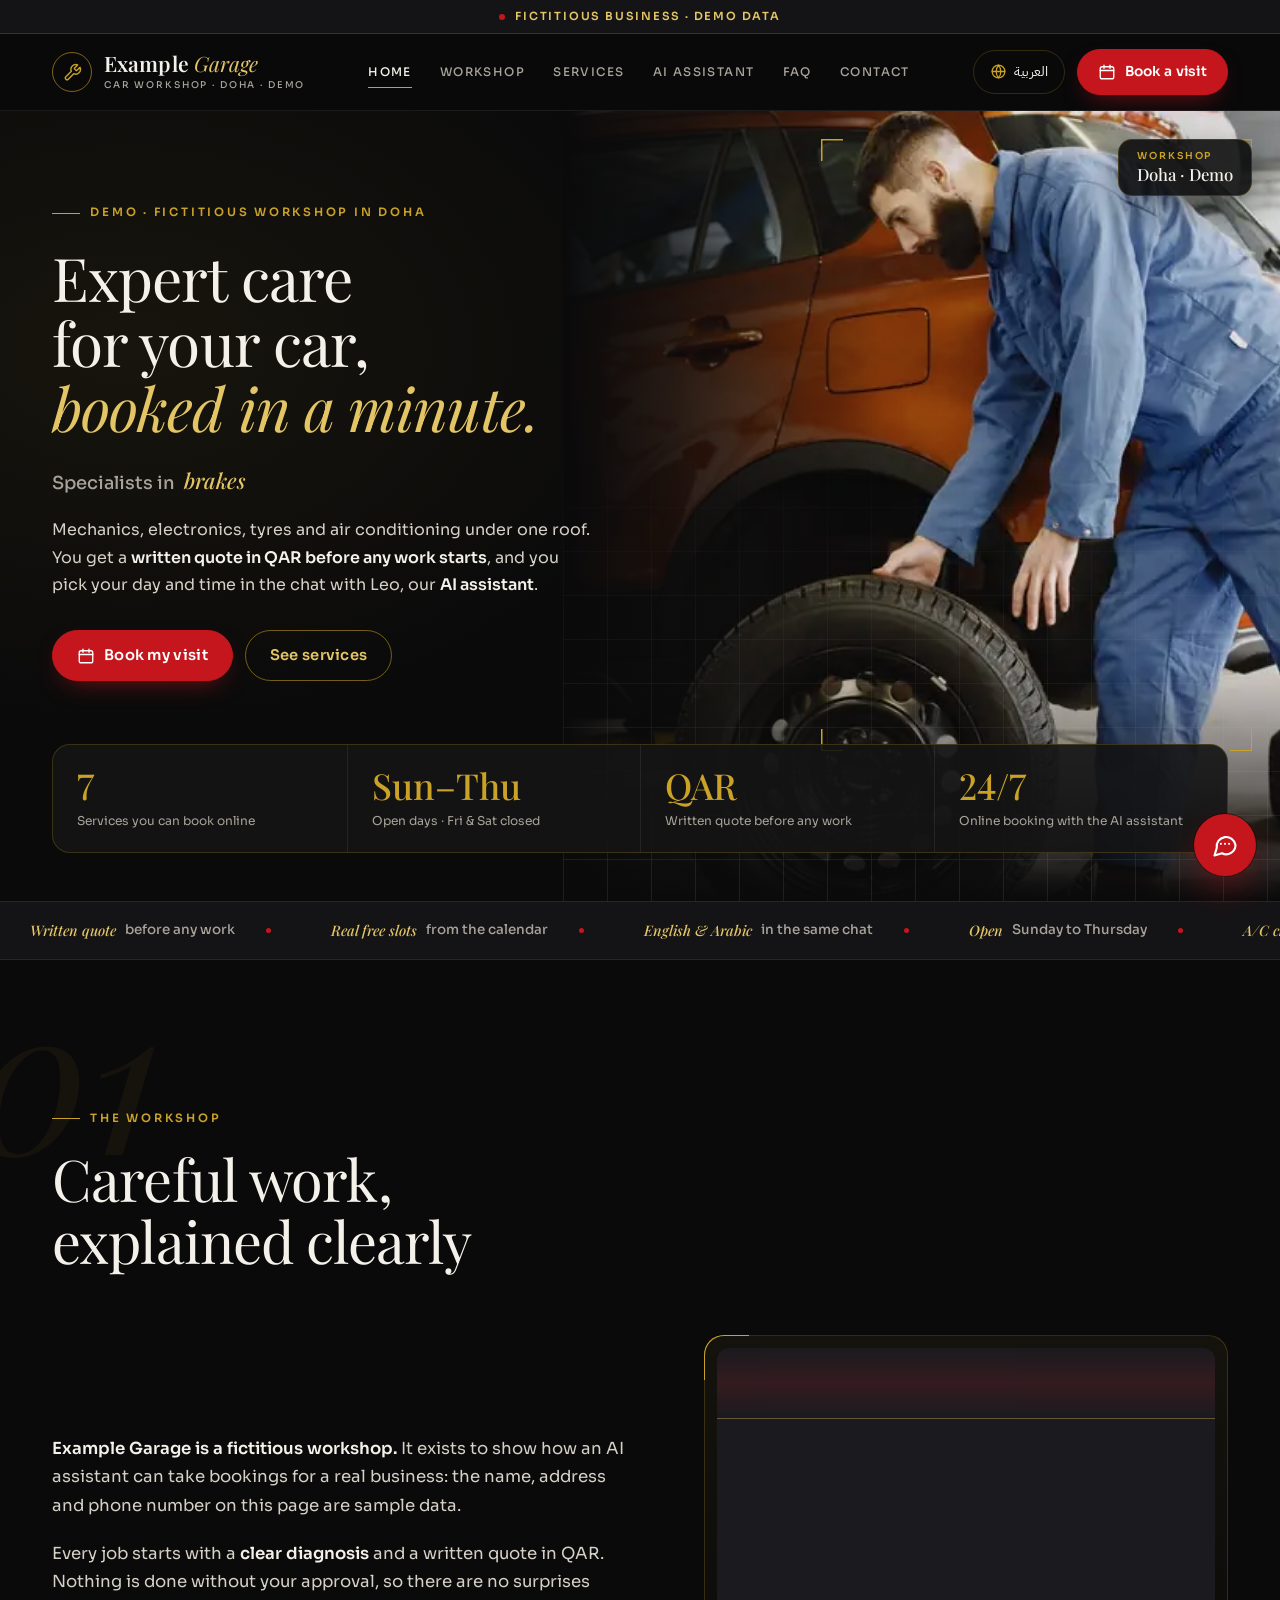
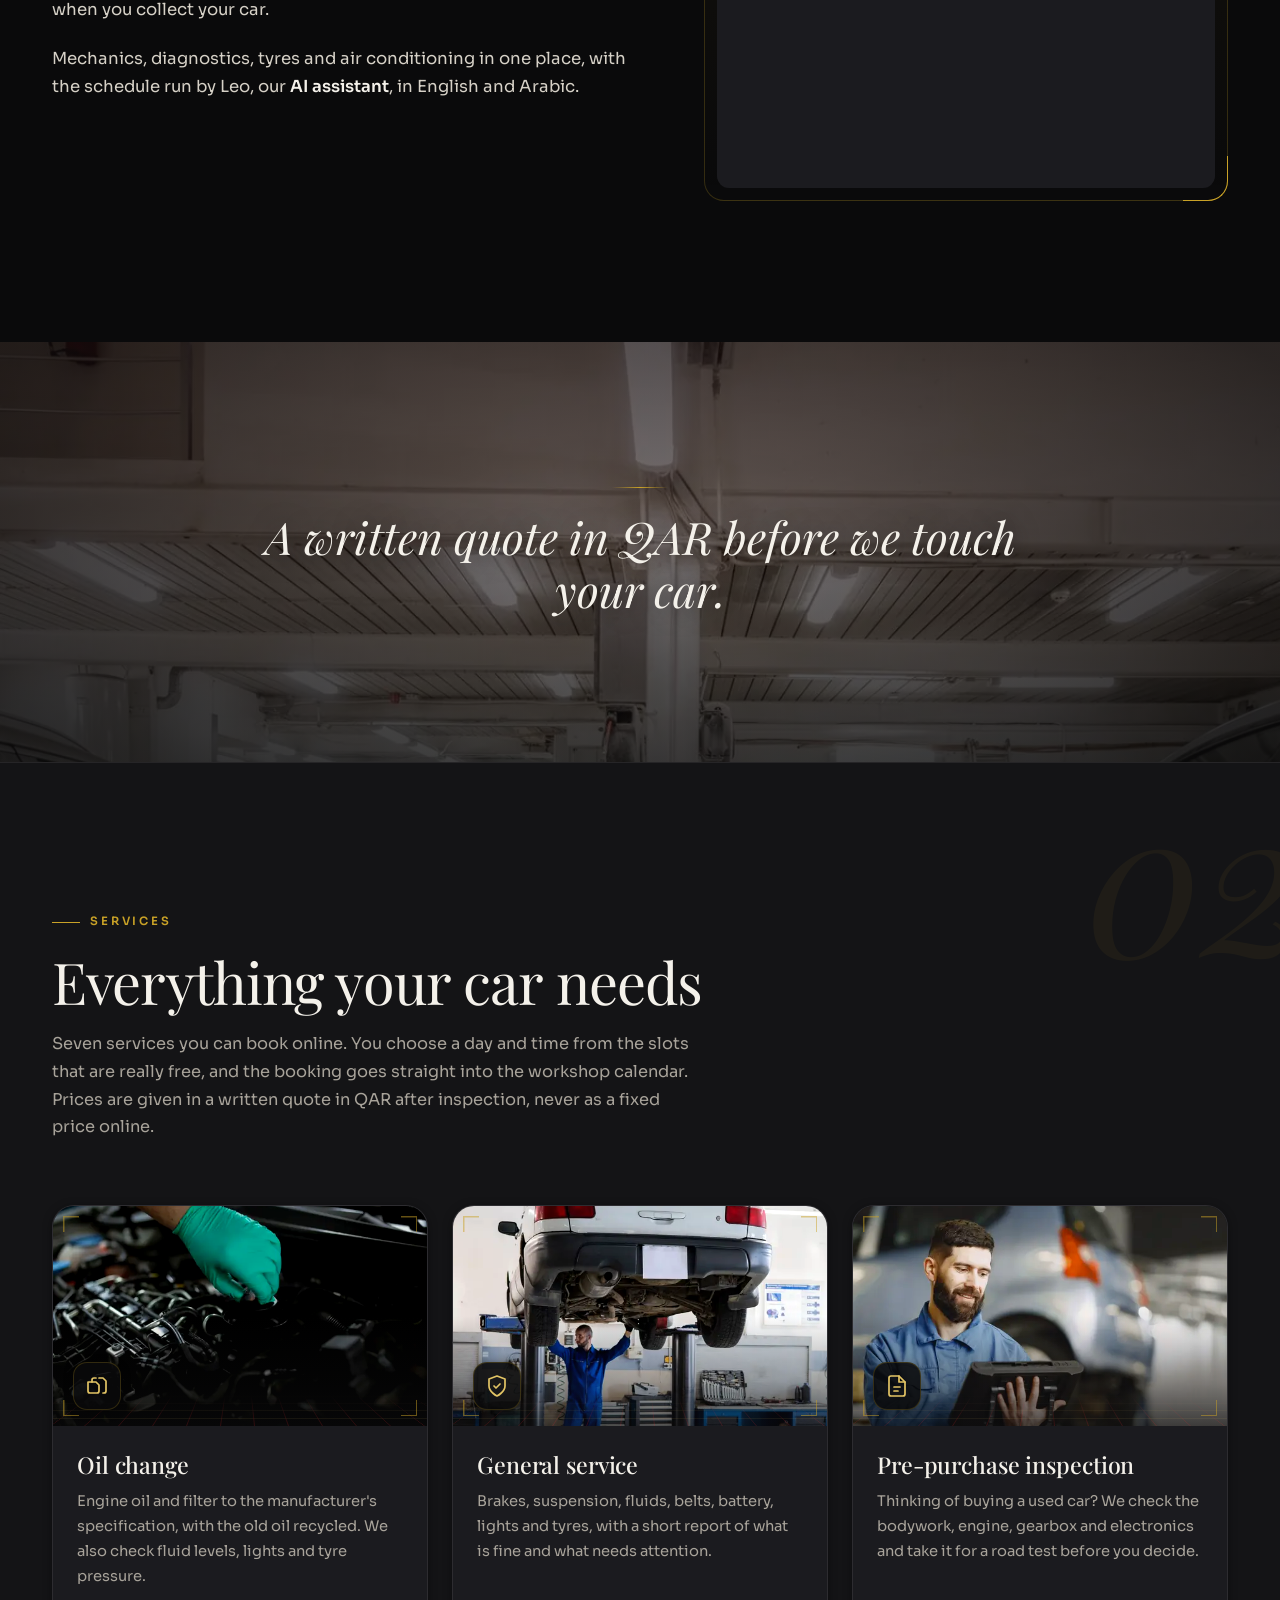
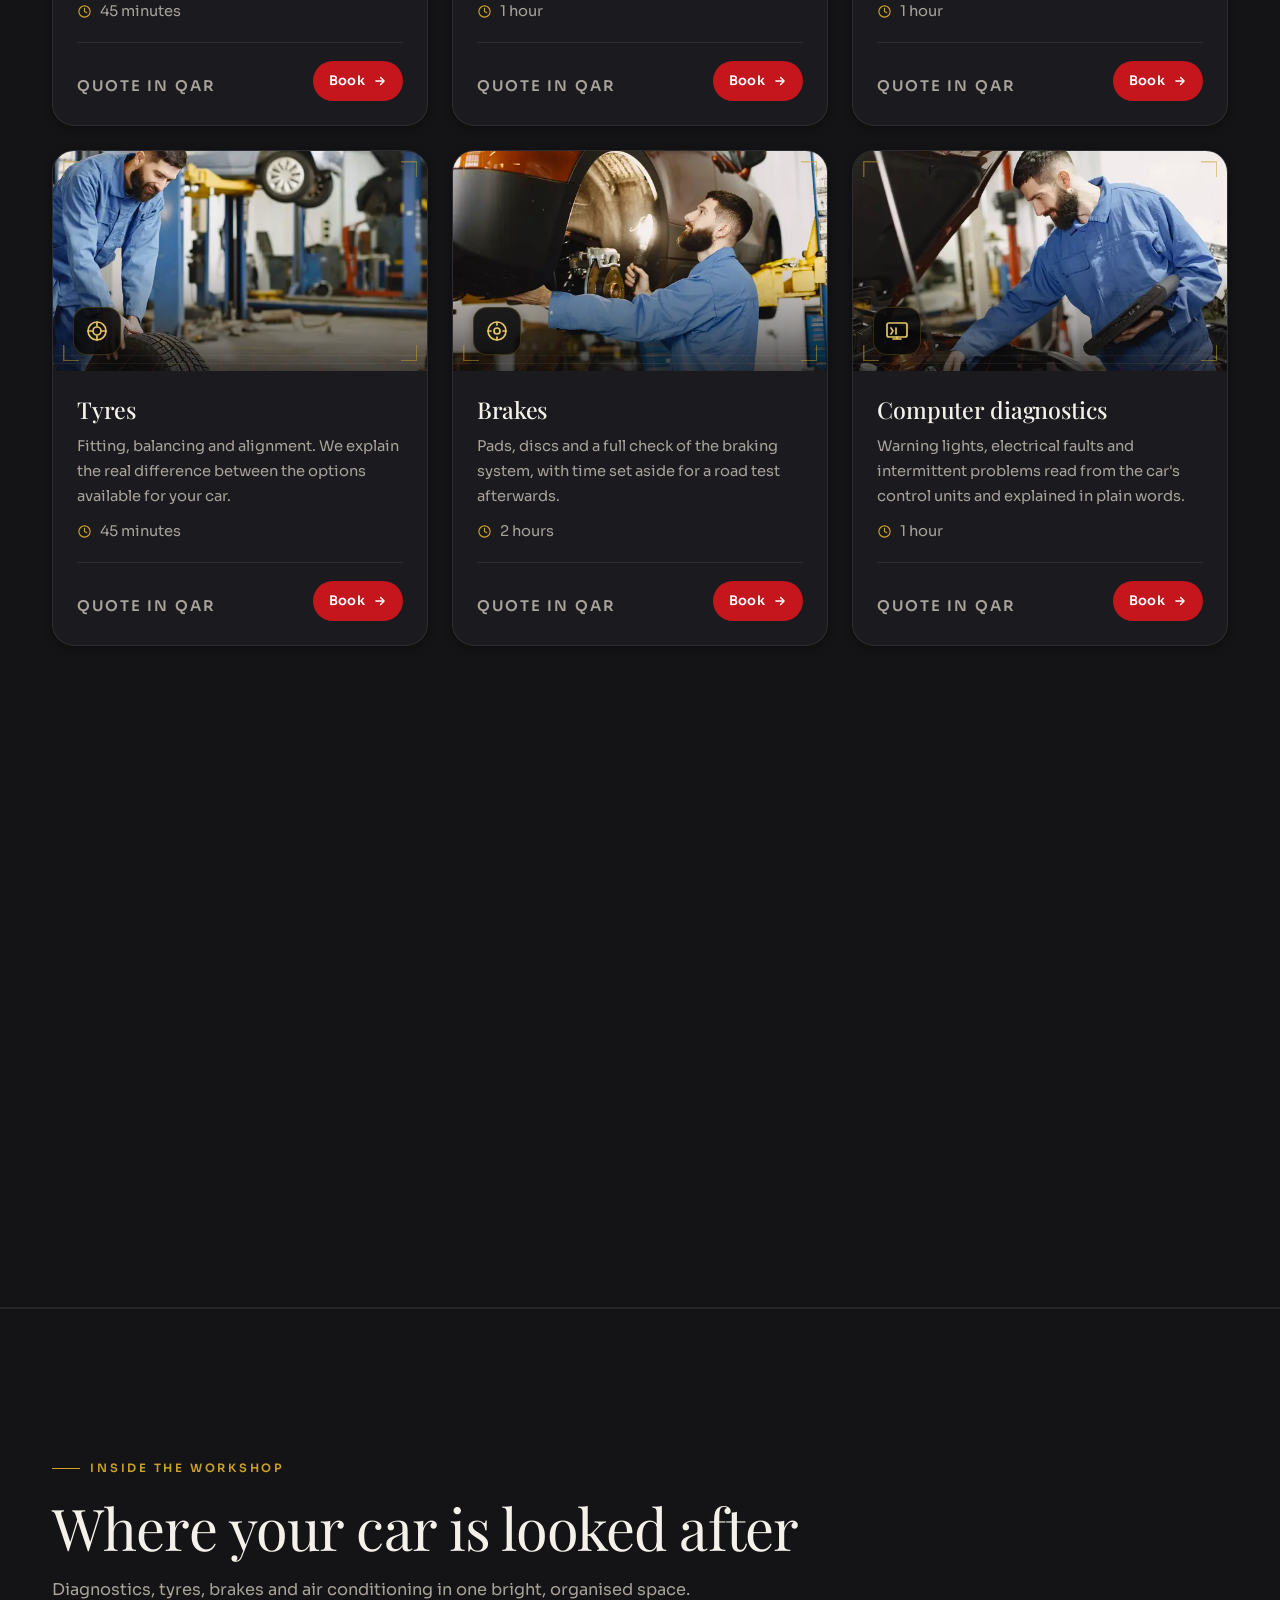
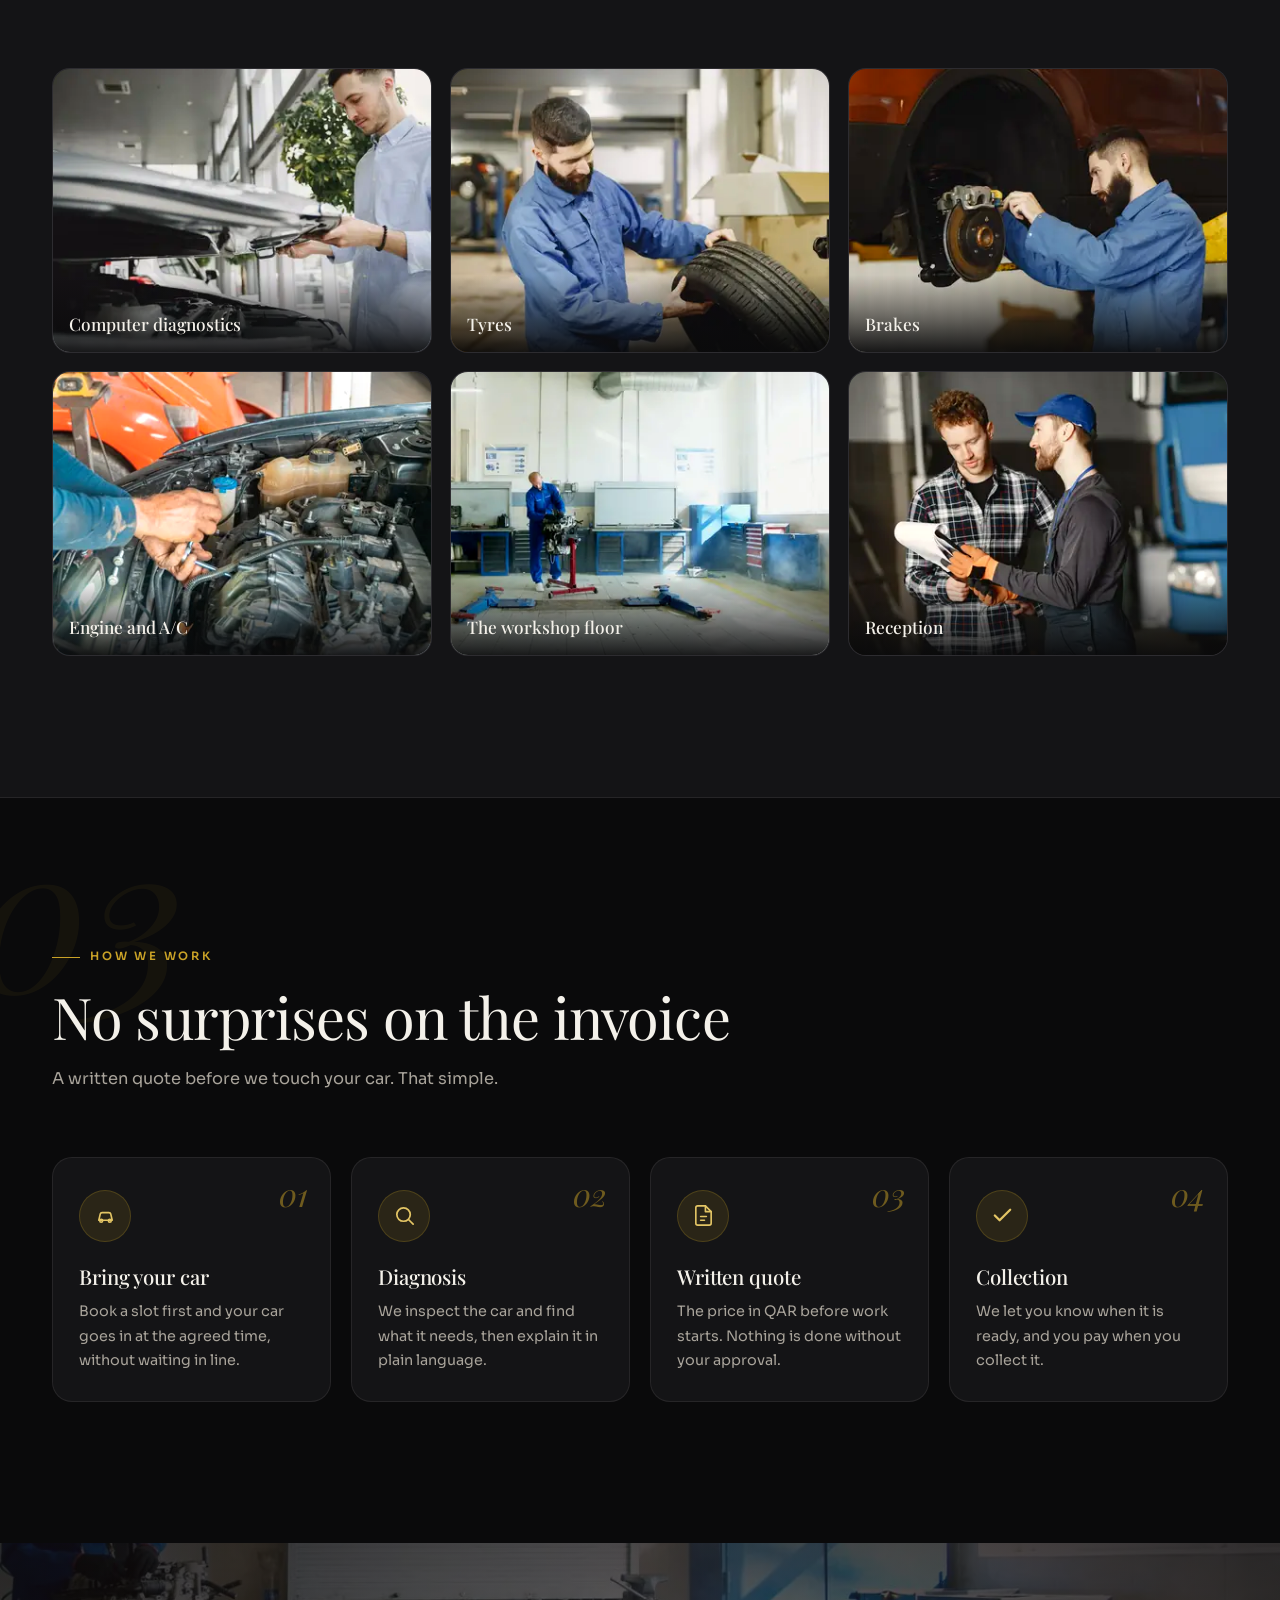
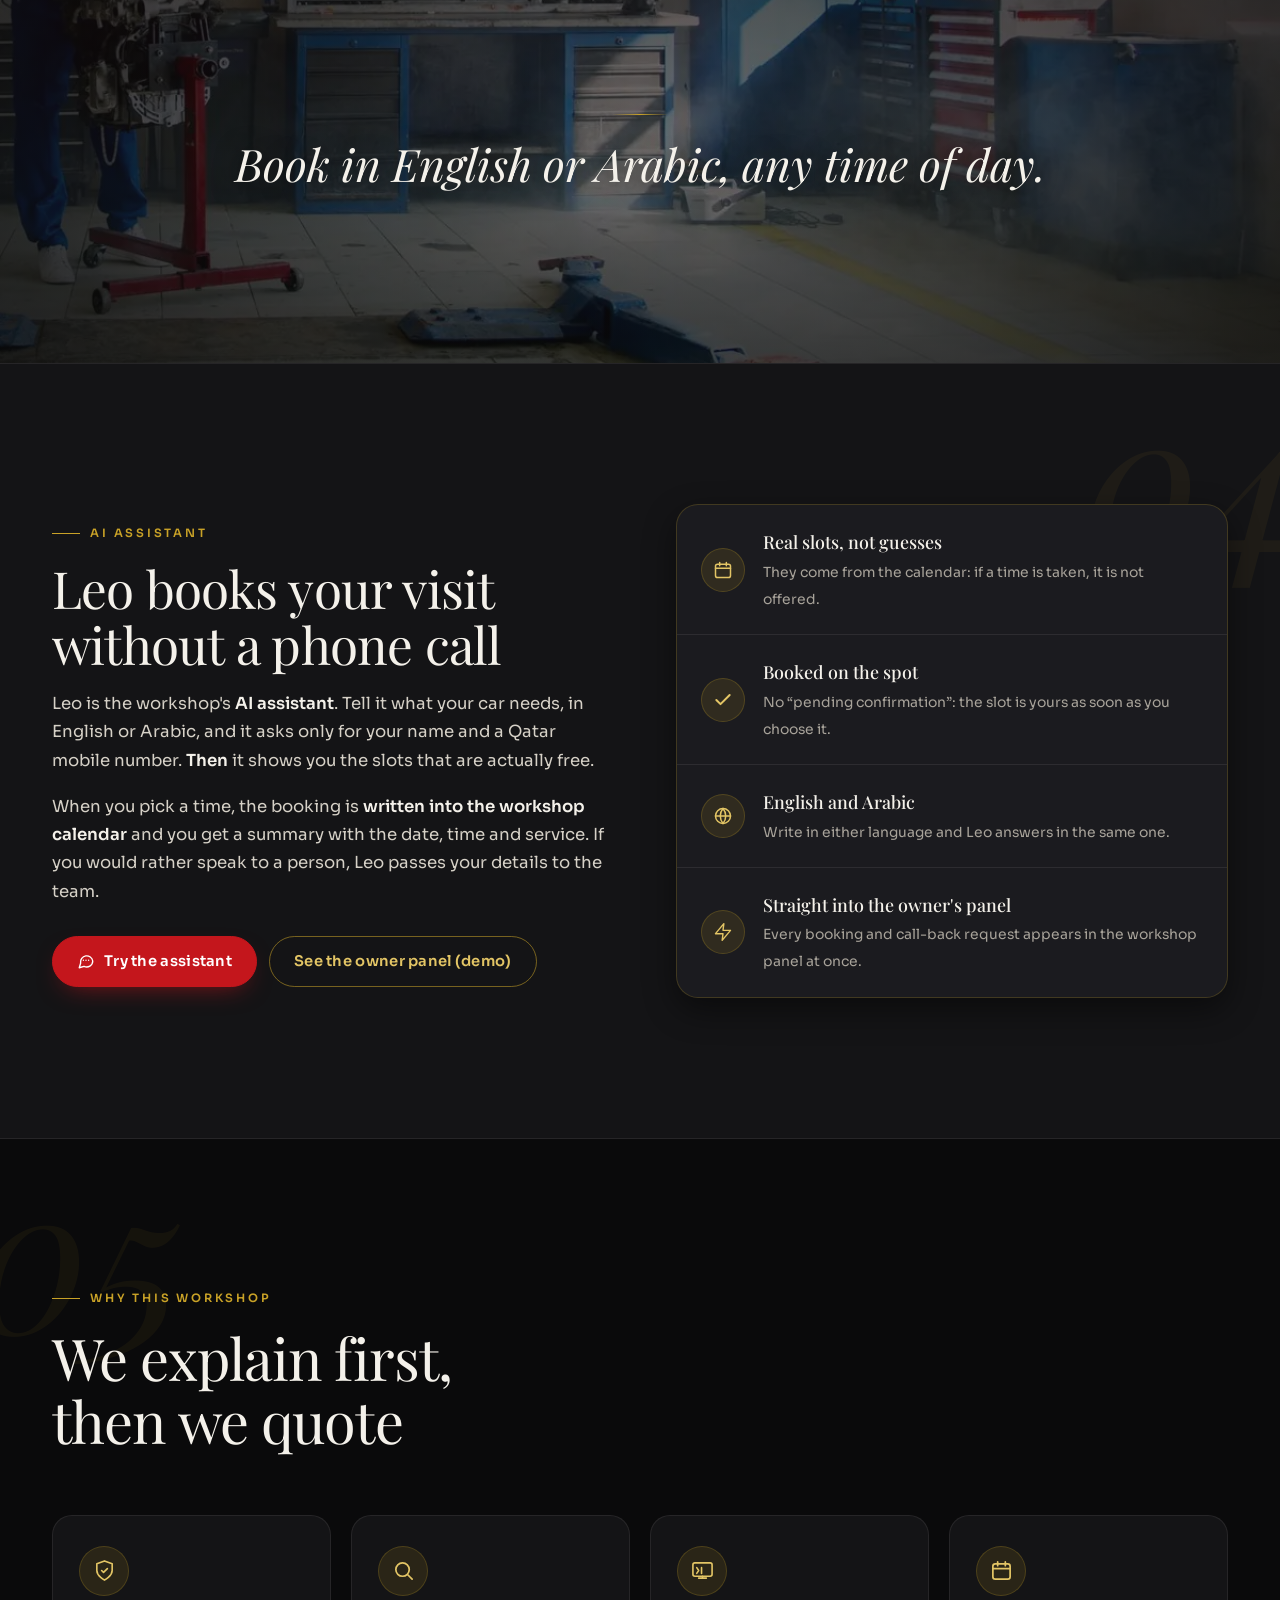
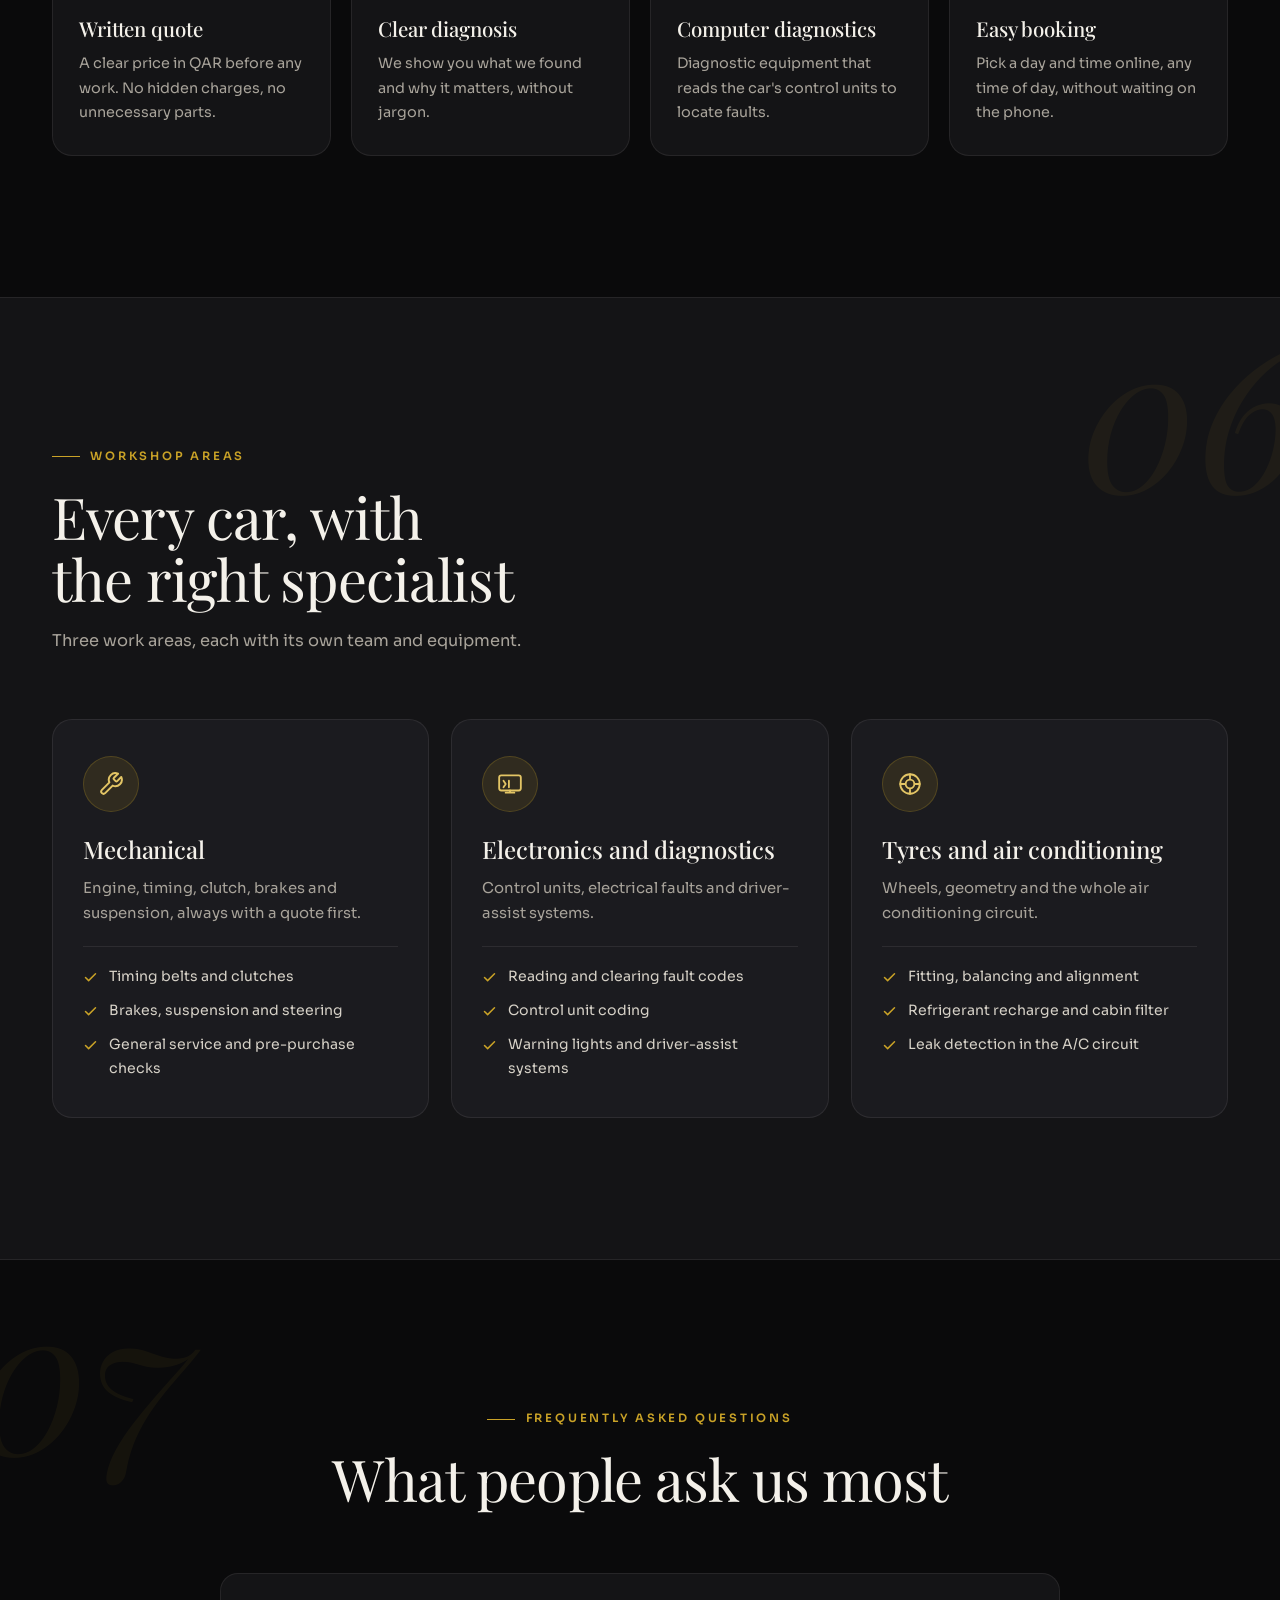
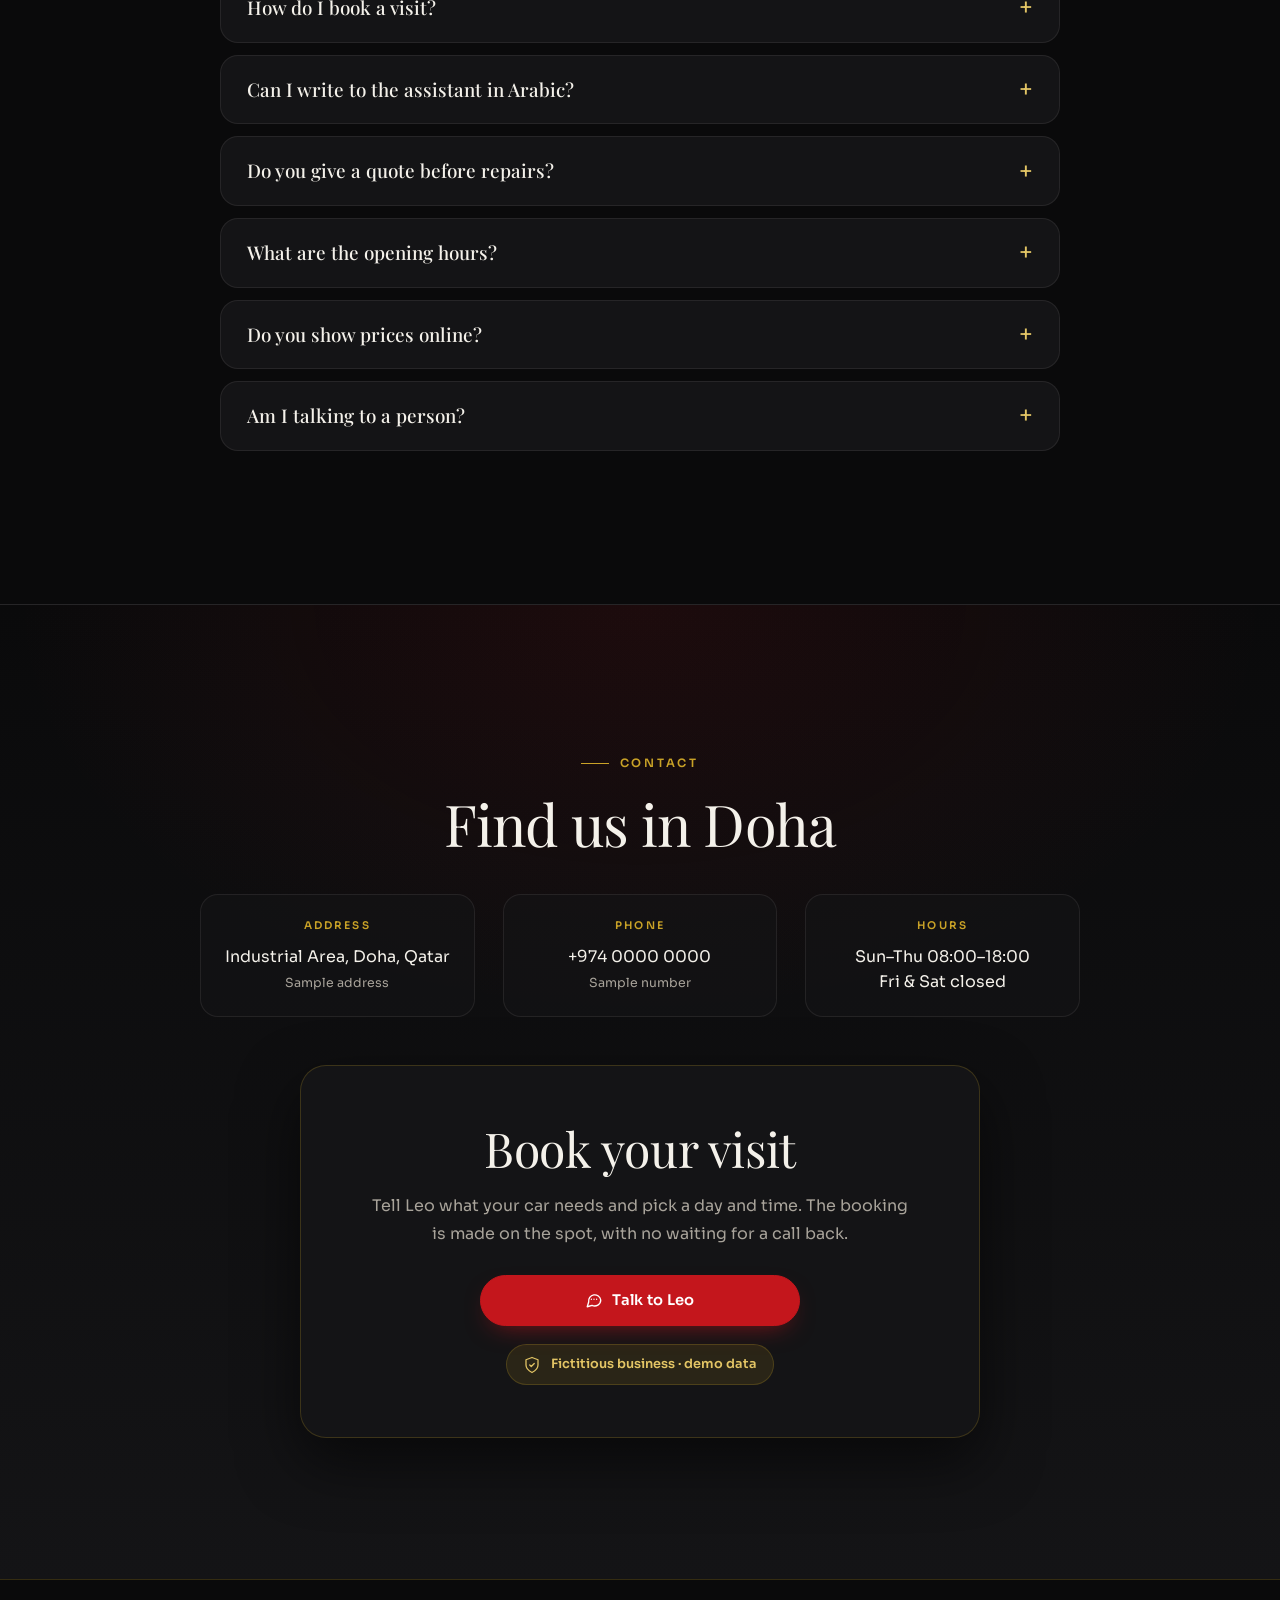
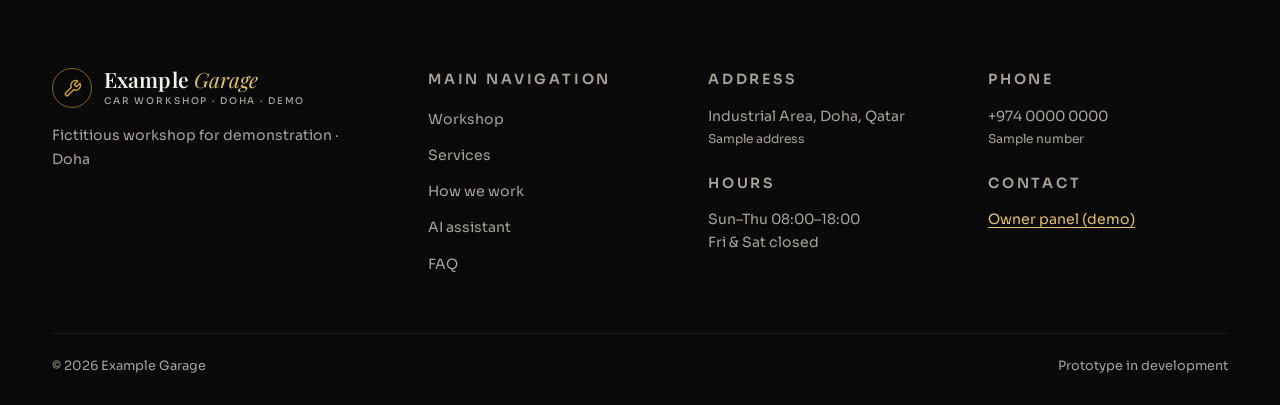
==== commit e25b1cdf: "feat: rediseño negro + rojo + dorado de web-taller (landing, chat Leo y panel) Solo estética: sin ca" ====
--- a/web-taller/index.html
+++ b/web-taller/index.html
@@ -9,7 +9,7 @@
 <title>Example Garage · Car workshop in Doha (demo)</title>
 <meta name="description" content="Demo of a fictitious car workshop in Doha: oil change, general service, pre-purchase inspection, tyres, brakes, diagnostics and air conditioning. Book a visit in English or Arabic with Leo, the AI assistant.">
 <meta name="robots" content="noindex, nofollow">
-<meta name="theme-color" content="#ffffff">
+<meta name="theme-color" content="#0a0a0b">
 
 <meta name="geo.region" content="QA-DA">
 <meta name="geo.placename" content="Doha">
@@ -24,17 +24,18 @@
 <meta property="og:description" content="Fictitious workshop used to demo an AI booking assistant in English and Arabic.">
 <meta name="twitter:card" content="summary">
 
-<link rel="icon" href="data:image/svg+xml,%3Csvg xmlns='http://www.w3.org/2000/svg' viewBox='0 0 32 32'%3E%3Crect width='32' height='32' rx='7' fill='%230b3d91'/%3E%3Cpath d='M19.6 8.4a1.3 1.3 0 0 0 0 1.9l2.1 2.1a1.3 1.3 0 0 0 1.9 0l5-5a8 8 0 0 1-10.6 10.6l-9.2 9.2a2.8 2.8 0 0 1-4-4l9.2-9.2A8 8 0 0 1 24.6 3.4l-5 5z' fill='none' stroke='%23e2c15a' stroke-width='2.2' stroke-linecap='round' stroke-linejoin='round' transform='scale(.78) translate(4 4)'/%3E%3C/svg%3E">
+<link rel="icon" href="data:image/svg+xml,%3Csvg xmlns='http://www.w3.org/2000/svg' viewBox='0 0 32 32'%3E%3Crect width='32' height='32' rx='7' fill='%230a0a0b' stroke='%23c9a227'/%3E%3Cpath d='M19.6 8.4a1.3 1.3 0 0 0 0 1.9l2.1 2.1a1.3 1.3 0 0 0 1.9 0l5-5a8 8 0 0 1-10.6 10.6l-9.2 9.2a2.8 2.8 0 0 1-4-4l9.2-9.2A8 8 0 0 1 24.6 3.4l-5 5z' fill='none' stroke='%23e3c565' stroke-width='2.2' stroke-linecap='round' stroke-linejoin='round' transform='scale(.78) translate(4 4)'/%3E%3C/svg%3E">
 
 <!-- Idioma antes de pintar: si el visitante eligió árabe, el documento nace
-     en RTL y no da un salto de izquierda a derecha al cargar. -->
+     en RTL y no da un salto de izquierda a derecha al cargar. Precarga la
+     fuente de titulares que toca: Plex Arabic en árabe, Playfair en inglés. -->
 <script>
-(function(){try{var q=new URLSearchParams(location.search).get("lang");var l=q==="ar"||q==="en"?q:localStorage.getItem("lang");if(l==="ar"){document.documentElement.lang="ar";document.documentElement.dir="rtl";["400","700"].forEach(function(w){var k=document.createElement("link");k.rel="preload";k.as="font";k.type="font/woff2";k.crossOrigin="anonymous";k.href="assets/fonts/plex-arabic-"+w+".woff2";document.head.appendChild(k);});}}catch(e){}})();
+(function(){try{var q=new URLSearchParams(location.search).get("lang");var l=q==="ar"||q==="en"?q:localStorage.getItem("lang");if(l==="ar"){document.documentElement.lang="ar";document.documentElement.dir="rtl";["400","700"].forEach(function(w){var k=document.createElement("link");k.rel="preload";k.as="font";k.type="font/woff2";k.crossOrigin="anonymous";k.href="assets/fonts/plex-arabic-"+w+".woff2";document.head.appendChild(k);});}else{["playfair-var-latin","playfair-var-italic-latin"].forEach(function(f){var k=document.createElement("link");k.rel="preload";k.as="font";k.type="font/woff2";k.crossOrigin="anonymous";k.href="assets/fonts/"+f+".woff2";document.head.appendChild(k);});}}catch(e){}})();
 </script>
 
 <link rel="preload" as="font" type="font/woff2" href="assets/fonts/sora-var-latin.woff2" crossorigin>
-<link rel="preload" as="image" href="assets/img/hero-1200.webp" imagesrcset="assets/img/hero-600.webp 600w, assets/img/hero-900.webp 900w, assets/img/hero-1200.webp 1200w" imagesizes="(max-width:900px) calc(100vw - 44px), 560px" fetchpriority="high">
-<link rel="stylesheet" href="assets/css/style.css?v=24">
+<link rel="preload" as="image" href="assets/img/hero-1200.webp" imagesrcset="assets/img/hero-600.webp 600w, assets/img/hero-900.webp 900w, assets/img/hero-1200.webp 1200w" imagesizes="(max-width:900px) 100vw, 56vw" fetchpriority="high">
+<link rel="stylesheet" href="assets/css/style.css?v=25">
 
 <script type="application/ld+json">
 {
@@ -91,12 +92,15 @@
   <symbol id="ic-menu" viewBox="0 0 24 24" fill="none" stroke="currentColor" stroke-width="2" stroke-linecap="round" stroke-linejoin="round"><path d="M4 7h16M4 12h16M4 17h16"/></symbol>
 </svg>
 
+<!-- ===================== BANDA DEMO ===================== -->
+<p class="demo-strip"><span data-i18n="ct.demo">Fictitious business · demo data</span></p>
+
 <!-- ===================== NAV ===================== -->
 <header class="nav" id="nav">
   <div class="wrap nav-inner">
     <a href="#top" class="nav-logo">
       <span class="mark" aria-hidden="true"><svg><use href="#ic-wrench"/></svg></span>
-      <span class="txt"><b>Example Garage</b><small data-i18n="nav.tagline">Car workshop · Doha · Demo</small></span>
+      <span class="txt"><b>Example <i>Garage</i></b><small data-i18n="nav.tagline">Car workshop · Doha · Demo</small></span>
     </a>
     <nav class="nav-links" id="navLinks" aria-label="Main navigation" data-i18n-attr="aria-label:nav.aria">
       <a href="#top" data-i18n="nav.home">Home</a>
@@ -149,7 +153,7 @@
          Sin lazy: es la imagen principal (LCP). -->
     <figure class="hero-photo">
       <img src="assets/img/hero-1200.webp" srcset="assets/img/hero-600.webp 600w, assets/img/hero-900.webp 900w, assets/img/hero-1200.webp 1200w"
-           sizes="(max-width:900px) calc(100vw - 44px), 560px" width="1200" height="675"
+           sizes="(max-width:900px) 100vw, 56vw" width="1200" height="675"
            alt="Mechanic working on a car raised on a lift in a bright workshop" data-i18n-attr="alt:hero.photoAlt"
            fetchpriority="high" decoding="async">
       <span class="hp-grid" aria-hidden="true"></span>
@@ -569,9 +573,42 @@
 </main>
 
 <footer class="foot">
-  <div class="wrap foot-inner">
-    <span>© <span id="year">2026</span> Example Garage · <span data-i18n="foot.l">Fictitious workshop for demonstration · Doha</span></span>
-    <span class="foot-wm"><a href="panel/?demo=1" data-i18n="foot.panel">Owner panel (demo)</a> · <span data-i18n="foot.r">Prototype in development</span></span>
+  <div class="wrap">
+    <div class="foot-grid">
+      <div class="foot-brand">
+        <a href="#top" class="nav-logo">
+          <span class="mark" aria-hidden="true"><svg><use href="#ic-wrench"/></svg></span>
+          <span class="txt"><b>Example <i>Garage</i></b><small data-i18n="nav.tagline">Car workshop · Doha · Demo</small></span>
+        </a>
+        <p data-i18n="foot.l">Fictitious workshop for demonstration · Doha</p>
+      </div>
+      <nav class="foot-col" aria-label="Main navigation" data-i18n-attr="aria-label:nav.aria">
+        <p class="foot-h" data-i18n="nav.aria">Main navigation</p>
+        <ul class="foot-links">
+          <li><a href="#workshop" data-i18n="nav.workshop">Workshop</a></li>
+          <li><a href="#services" data-i18n="nav.services">Services</a></li>
+          <li><a href="#process" data-i18n="nav.process">How we work</a></li>
+          <li><a href="#assistant" data-i18n="nav.assistant">AI assistant</a></li>
+          <li><a href="#faq" data-i18n="nav.faq">FAQ</a></li>
+        </ul>
+      </nav>
+      <div class="foot-col">
+        <p class="foot-h" data-i18n="ct.addrK">Address</p>
+        <p data-i18n-html="ct.addr">Industrial Area, Doha, Qatar<br><small>Sample address</small></p>
+        <p class="foot-h" data-i18n="ct.hoursK">Hours</p>
+        <p data-i18n-html="ct.hours">Sun–Thu 08:00–18:00<br>Fri &amp; Sat closed</p>
+      </div>
+      <div class="foot-col">
+        <p class="foot-h" data-i18n="ct.phoneK">Phone</p>
+        <p><span dir="ltr">+974 0000 0000</span><br><small data-i18n="ct.phoneNote">Sample number</small></p>
+        <p class="foot-h" data-i18n="nav.contact">Contact</p>
+        <p class="foot-wm"><a href="panel/?demo=1" data-i18n="foot.panel">Owner panel (demo)</a></p>
+      </div>
+    </div>
+    <div class="foot-bar">
+      <span>© <span id="year">2026</span> Example Garage</span>
+      <span data-i18n="foot.r">Prototype in development</span>
+    </div>
   </div>
 </footer>
 
--- a/web-taller/assets/css/style.css
+++ b/web-taller/assets/css/style.css
@@ -1,263 +1,337 @@
 /* =========================================================================
-   Taller · tema claro: fondo blanco, azul real y dorado.
-   Mismo HTML que la versión oscura; solo cambia la paleta.
-
-   --p   #0b3d91 azul: botones, bordes, acentos   → 10.9:1 sobre blanco
-   --p2  #1d5bd1 azul vivo: texto de acento/hover → 6.3:1 sobre blanco
-   --gold #c9a227 dorado: decoración, filos, insignias (NO texto sobre blanco)
-   --gold-deep #8a6a12: dorado para texto sobre blanco → 5.3:1
-   --text #0a1f44 · --soft #3a4a68 · --muted #5d6b86 (5.4:1)
+   Taller · NEGRO + ROJO + DORADO (decisión de Cris, 2026-10-16)
+
+   Contraste AA medido sobre los tres fondos reales (#0a0a0b, #141416, #1b1b1f):
+     --text   #f4f1ea  texto corrido ............ 15.2:1 o más
+     --muted  #a8a39a  texto secundario ......... 6.8:1 o más
+     --gold   #c9a227  números, acentos ......... 7.1:1 o más
+     --gold-2 #e3c565  cursivas, enlaces ........ 10.2:1 o más
+     blanco sobre --red #c4161c ................. 6.0:1 (hover #e02027: 4.8:1)
+     --red-text #ff6b6f errores sobre oscuro .... 6.2:1 o más
+   El rojo de marca NUNCA va como texto sobre negro (3.4:1): solo como fondo
+   de CTA y estados, o en detalles decorativos.
    ========================================================================= */
 
-/* Sora es una fuente variable: un solo eje 400-800, dos ficheros que son
-   subsets por unicode-range (latin y latin-ext), no copias por peso.
-   Auto-hospedada: cero peticiones a Google Fonts en la ruta crítica. */
+/* Sora (cuerpo) es variable 400-800; dos subsets por unicode-range. */
 @font-face{font-family:'Sora';font-style:normal;font-weight:400 800;font-display:swap;src:url(../fonts/sora-var-latin.woff2) format('woff2');unicode-range:U+0000-00FF,U+0131,U+0152-0153,U+02BB-02BC,U+02C6,U+02DA,U+02DC,U+0304,U+0308,U+0329,U+2000-206F,U+20AC,U+2122,U+2191,U+2193,U+2212,U+2215,U+FEFF,U+FFFD}
 @font-face{font-family:'Sora';font-style:normal;font-weight:400 800;font-display:swap;src:url(../fonts/sora-var-latin-ext.woff2) format('woff2');unicode-range:U+0100-02BA,U+02BD-02C5,U+02C7-02CC,U+02CE-02D7,U+02DD-02FF,U+0304,U+0308,U+0329,U+1D00-1DBF,U+1E00-1E9F,U+1EF2-1EFF,U+2020,U+20A0-20AB,U+20AD-20C0,U+2113,U+2C60-2C7F,U+A720-A7FF}
-/* IBM Plex Sans Arabic (OFL), subset árabe. Por unicode-range solo se
-   descarga cuando hay texto árabe en pantalla: en inglés no cuesta nada. */
+/* Playfair Display (OFL, titulares): variable 400-700, redonda y cursiva,
+   subset latin. Auto-hospedada como Sora. */
+@font-face{font-family:'Playfair Display';font-style:normal;font-weight:400 700;font-display:swap;src:url(../fonts/playfair-var-latin.woff2) format('woff2');unicode-range:U+0000-00FF,U+0131,U+0152-0153,U+02BB-02BC,U+02C6,U+02DA,U+02DC,U+0304,U+0308,U+0329,U+2000-206F,U+20AC,U+2122,U+2191,U+2193,U+2212,U+2215,U+FEFF,U+FFFD}
+@font-face{font-family:'Playfair Display';font-style:italic;font-weight:400 700;font-display:swap;src:url(../fonts/playfair-var-italic-latin.woff2) format('woff2');unicode-range:U+0000-00FF,U+0131,U+0152-0153,U+02BB-02BC,U+02C6,U+02DA,U+02DC,U+0304,U+0308,U+0329,U+2000-206F,U+20AC,U+2122,U+2191,U+2193,U+2212,U+2215,U+FEFF,U+FFFD}
+/* Respaldo con métricas de Playfair (medidas con fontTools sobre el woff2 y
+   Georgia): mientras llega la fuente, el texto ocupa lo mismo y no salta. */
+@font-face{font-family:'Playfair Fallback';font-style:normal;src:local('Georgia');size-adjust:102.6%;ascent-override:105.5%;descent-override:24.5%;line-gap-override:0%}
+@font-face{font-family:'Playfair Fallback';font-style:italic;src:local('Georgia Italic'),local('Georgia-Italic');size-adjust:102.6%;ascent-override:105.5%;descent-override:24.5%;line-gap-override:0%}
+/* IBM Plex Sans Arabic (OFL): solo se descarga si hay texto árabe en pantalla. */
 @font-face{font-family:'IBM Plex Sans Arabic';font-style:normal;font-weight:400;font-display:swap;src:url(../fonts/plex-arabic-400.woff2) format('woff2');unicode-range:U+0600-06FF,U+0750-077F,U+0870-088E,U+0890-0891,U+0897-08E1,U+08E3-08FF,U+200C-200E,U+2010-2011,U+204F,U+2E41,U+FB50-FDFF,U+FE70-FE74,U+FE76-FEFC}
 @font-face{font-family:'IBM Plex Sans Arabic';font-style:normal;font-weight:600;font-display:swap;src:url(../fonts/plex-arabic-600.woff2) format('woff2');unicode-range:U+0600-06FF,U+0750-077F,U+0870-088E,U+0890-0891,U+0897-08E1,U+08E3-08FF,U+200C-200E,U+2010-2011,U+204F,U+2E41,U+FB50-FDFF,U+FE70-FE74,U+FE76-FEFC}
 @font-face{font-family:'IBM Plex Sans Arabic';font-style:normal;font-weight:700 800;font-display:swap;src:url(../fonts/plex-arabic-700.woff2) format('woff2');unicode-range:U+0600-06FF,U+0750-077F,U+0870-088E,U+0890-0891,U+0897-08E1,U+08E3-08FF,U+200C-200E,U+2010-2011,U+204F,U+2E41,U+FB50-FDFF,U+FE70-FE74,U+FE76-FEFC}
 
 :root{
-  --bg:#ffffff;
-  --bg2:#f4f7fc;
-  --card:#ffffff;
-  --card2:#eef3fb;
-
-  --text:#0a1f44;
-  --soft:#3a4a68;
-  --muted:#5d6b86;
-
-  --p:#0b3d91;
-  --p2:#1d5bd1;
-  --p-deep:#082a66;
-  --p-chip:rgba(11,61,145,.08);
-  --ink:#ffffff;
-
+  color-scheme:dark;
+  /* paleta (orden de trabajo 2026-10-16) */
+  --bg:#0a0a0b;
+  --surface:#141416;
+  --surface-2:#1b1b1f;
+  --text:#f4f1ea;
+  --muted:#a8a39a;
+  --red:#c4161c;
+  --red-h:#e02027;
+  --red-text:#ff6b6f;
+  --red-tint:rgba(196,22,28,.16);
   --gold:#c9a227;
-  --gold2:#e2c15a;
-  --gold-deep:#8a6a12;
-
-  --g:#0a7a5a;
-  --g-bg:#e8f7f1;
-  --g-soft:#2b6b58;
-
-  --line:rgba(10,31,68,.09);
-  --line2:rgba(10,31,68,.16);
-  --border:rgba(11,61,145,.22);
-
-  --display:'Sora','IBM Plex Sans Arabic',system-ui,-apple-system,'Segoe UI',sans-serif;
+  --gold-2:#e3c565;
+  --gold-tint:rgba(201,162,39,.12);
+  --line:rgba(201,162,39,.22);
+  --line-soft:rgba(244,241,234,.08);
+  --line-2:rgba(244,241,234,.16);
+  --on-red:#ffffff;
+  --on-gold:#0a0a0b;
+
+  /* alias que siguen usando el panel y el chat */
+  --bg2:var(--surface);
+  --card:var(--surface);
+  --soft:#d6d1c7;
+  --line2:var(--line-2);
+  --border:var(--line);
+  --ink:var(--on-red);
+
+  --shadow-s:0 2px 10px rgba(0,0,0,.35);
+  --shadow-m:0 12px 32px rgba(0,0,0,.45);
+  --shadow-l:0 24px 60px rgba(0,0,0,.55);
+
+  --serif:'Playfair Display','Playfair Fallback','IBM Plex Sans Arabic',Georgia,serif;
   --body:'Sora','IBM Plex Sans Arabic',system-ui,-apple-system,'Segoe UI',sans-serif;
+  --display:var(--body);
   --maxw:1240px;
-  --nav-h:84px;
+  --gutter:32px;
+  --nav-h:76px;
+  --strip-h:34px;
 }
 
 *{margin:0;padding:0;box-sizing:border-box}
 html{scroll-behavior:smooth;scroll-padding-top:calc(var(--nav-h) + 14px);-webkit-text-size-adjust:100%}
-body{background:var(--bg);color:var(--soft);font-family:var(--body);font-size:16px;line-height:1.65;overflow-x:hidden;-webkit-font-smoothing:antialiased}
-::selection{background:var(--p);color:var(--ink)}
+body{background:var(--bg);color:var(--soft);font-family:var(--body);font-size:16px;line-height:1.7;overflow-x:hidden;-webkit-font-smoothing:antialiased;-moz-osx-font-smoothing:grayscale}
+::selection{background:var(--gold);color:var(--on-gold)}
 a{color:inherit;text-decoration:none}
 img{max-width:100%;display:block}
 button,input{font:inherit;color:inherit}
-h1,h2,h3,h4{font-family:var(--display);color:var(--text)}
-h1,h2{font-weight:800;line-height:1.03;letter-spacing:-.022em}
-h3,h4{font-weight:700;line-height:1.2;letter-spacing:-.014em}
-
-.wrap{max-width:var(--maxw);margin:0 auto;padding:0 32px}
+h1,h2,h3,h4{font-family:var(--serif);color:var(--text);font-weight:400}
+h1,h2{line-height:1.08;letter-spacing:-.015em}
+h3,h4{font-weight:500;line-height:1.25;letter-spacing:-.005em}
+h1 em,h2 em,h3 em{font-style:italic;color:var(--gold-2)}
+/* cifras de caja alta: las de estilo antiguo de Playfair bailan en 13% o 2,950 */
+h1,h2,h3,h4,.stat .v,.p-kpi__v,.p-when,.p-exp__t,.tag-badge{font-variant-numeric:lining-nums}
+
+.wrap{max-width:var(--maxw);margin:0 auto;padding:0 var(--gutter)}
 .sr-only{position:absolute;width:1px;height:1px;padding:0;margin:-1px;overflow:hidden;clip:rect(0 0 0 0);white-space:nowrap;border:0}
 
-/* Foco visible y consistente en todo lo interactivo. */
-a:focus-visible,button:focus-visible,input:focus-visible{outline:2px solid var(--p2);outline-offset:3px;border-radius:4px}
-
-.skip{position:absolute;inset-inline-start:14px;top:-60px;z-index:1000;background:var(--p);color:var(--ink);font-weight:700;padding:11px 18px;border-radius:8px;transition:top .2s}
+a:focus-visible,button:focus-visible,input:focus-visible,select:focus-visible,summary:focus-visible{outline:2px solid var(--gold-2);outline-offset:3px;border-radius:4px}
+
+.skip{position:absolute;inset-inline-start:14px;top:-60px;z-index:1000;background:var(--red);color:var(--on-red);font-weight:700;padding:11px 18px;border-radius:999px;transition:top .2s}
 .skip:focus{top:14px}
 
-.eyebrow{font-family:var(--display);font-weight:700;text-transform:uppercase;letter-spacing:.22em;font-size:.74rem;color:var(--p2);display:inline-flex;align-items:center;gap:.8em}
-.eyebrow::before{content:"";width:32px;height:1px;background:var(--p);display:inline-block}
-
-.btn{display:inline-flex;align-items:center;justify-content:center;gap:9px;font-family:var(--display);font-weight:700;letter-spacing:.01em;font-size:.95rem;padding:14px 26px;border-radius:9px;border:1.5px solid var(--p);background:var(--p);color:var(--ink);cursor:pointer;transition:transform .2s,box-shadow .3s,background-color .3s}
-.btn:hover{transform:translateY(-2px);background:var(--p2);border-color:var(--p2);box-shadow:0 12px 30px -12px rgba(11,61,145,.55)}
-.btn svg{width:18px;height:18px}
-.btn.ghost{background:transparent;color:var(--p2);border-color:var(--border)}
-.btn.ghost:hover{background:var(--p-chip);color:var(--p2);border-color:var(--p);box-shadow:none}
+/* eyebrow con guion dorado */
+.eyebrow{font-family:var(--body);font-weight:600;text-transform:uppercase;letter-spacing:.24em;font-size:.72rem;color:var(--gold);display:inline-flex;align-items:center;gap:.9em}
+.eyebrow::before{content:"";width:28px;height:1px;background:var(--gold);display:inline-block;flex-shrink:0}
+
+/* botones: primario rojo / secundario borde dorado */
+.btn{display:inline-flex;align-items:center;justify-content:center;gap:9px;font-family:var(--body);font-weight:600;letter-spacing:.02em;font-size:.92rem;min-height:48px;padding:12px 24px;border-radius:999px;border:1px solid var(--red);background:var(--red);color:var(--on-red);cursor:pointer;transition:transform .2s,box-shadow .3s,background-color .3s,border-color .3s,color .3s;box-shadow:0 10px 26px -12px rgba(196,22,28,.7)}
+.btn:hover{transform:translateY(-2px);background:var(--red-h);border-color:var(--red-h);box-shadow:0 14px 32px -12px rgba(224,32,39,.75)}
+.btn svg{width:18px;height:18px;flex-shrink:0}
+.btn.ghost{background:transparent;color:var(--gold-2);border-color:rgba(201,162,39,.55);box-shadow:none}
+.btn.ghost:hover{background:var(--gold-tint);border-color:var(--gold-2);color:var(--gold-2)}
 .btn.block{width:100%}
 
-/* ---------- NAV ---------- */
-header.nav{position:fixed;top:0;left:0;right:0;z-index:900;transition:background-color .35s,backdrop-filter .35s}
-header.nav::after{content:"";position:absolute;inset:0;border-bottom:1px solid transparent;transition:border-color .35s;pointer-events:none}
-header.nav.scrolled{background:rgba(255,255,255,.9);backdrop-filter:blur(14px)}
-header.nav.scrolled::after{border-bottom-color:var(--line)}
+/* ---------- BANDA DEMO ---------- */
+.demo-strip{height:var(--strip-h);display:flex;align-items:center;justify-content:center;gap:10px;padding:0 14px;background:var(--surface);border-bottom:1px solid var(--line);color:var(--gold-2);font-size:.7rem;font-weight:600;letter-spacing:.16em;text-transform:uppercase;white-space:nowrap;overflow:hidden;text-overflow:ellipsis;line-height:1}
+.demo-strip::before{content:"";width:6px;height:6px;border-radius:50%;background:var(--red);flex-shrink:0}
+.demo-strip span{overflow:hidden;text-overflow:ellipsis}
+
+/* ---------- NAV (sticky) ---------- */
+header.nav{position:sticky;top:0;z-index:900;background:rgba(10,10,11,.86);-webkit-backdrop-filter:blur(14px);backdrop-filter:blur(14px);border-bottom:1px solid var(--line-soft);transition:border-color .35s,background-color .35s}
+header.nav.scrolled{background:rgba(10,10,11,.94);border-bottom-color:var(--line)}
 .nav-inner{display:flex;align-items:center;justify-content:space-between;height:var(--nav-h);gap:20px}
-.nav-logo{display:flex;align-items:center;gap:13px}
-.nav-logo .mark{width:46px;height:46px;border-radius:11px;background:linear-gradient(135deg,var(--p),#06296b);display:grid;place-items:center;flex-shrink:0;box-shadow:0 8px 22px -9px rgba(11,61,145,.65)}
-.nav-logo .mark svg{width:25px;height:25px;color:var(--ink)}
-.nav-logo .txt b{font-family:var(--display);font-weight:800;font-size:1.1rem;letter-spacing:-.01em;line-height:1;display:block;color:var(--text)}
-.nav-logo .txt small{font-family:var(--display);font-weight:600;letter-spacing:.16em;font-size:.6rem;color:var(--muted);text-transform:uppercase;line-height:1.3;display:block;margin-top:4px}
-.nav-links{display:flex;align-items:center;gap:26px}
-.nav-links a{font-size:.85rem;font-weight:500;color:var(--muted);position:relative;transition:color .25s}
-.nav-links a::after{content:"";position:absolute;inset-inline-start:0;bottom:-6px;width:0;height:1.5px;background:var(--p);transition:width .3s}
+.nav-logo{display:flex;align-items:center;gap:12px;min-width:0}
+.nav-logo .mark{width:40px;height:40px;border-radius:50%;border:1px solid rgba(201,162,39,.6);display:grid;place-items:center;flex-shrink:0;color:var(--gold)}
+.nav-logo .mark svg{width:19px;height:19px}
+.nav-logo .txt{min-width:0}
+.nav-logo .txt b{font-family:var(--serif);font-weight:600;font-size:1.32rem;letter-spacing:.005em;line-height:1;display:block;color:var(--text);white-space:nowrap}
+.nav-logo .txt b i{font-style:italic;font-weight:400;color:var(--gold-2)}
+.nav-logo .txt small{font-family:var(--body);font-weight:500;letter-spacing:.2em;font-size:.58rem;color:var(--muted);text-transform:uppercase;line-height:1.3;display:block;margin-top:5px;white-space:nowrap}
+.nav-links{display:flex;align-items:center;gap:28px}
+.nav-links a{font-size:.74rem;font-weight:500;letter-spacing:.12em;text-transform:uppercase;color:var(--muted);position:relative;transition:color .25s;padding:6px 0}
+.nav-links a::after{content:"";position:absolute;inset-inline-start:0;bottom:0;width:100%;height:1px;background:var(--gold);transform:scaleX(0);transform-origin:var(--tx-origin,left);transition:transform .3s}
+[dir="rtl"] .nav-links a::after{--tx-origin:right}
 .nav-links a:hover,.nav-links a.active{color:var(--text)}
-.nav-links a:hover::after,.nav-links a.active::after{width:100%}
-.nav-cta{display:flex;align-items:center;gap:14px}
-.burger{display:none;width:44px;height:44px;place-items:center;border:1px solid var(--line2);border-radius:10px;background:transparent;color:var(--text);cursor:pointer}
-.burger svg{width:22px;height:22px}
-.mobile-menu{position:fixed;inset:0;background:rgba(255,255,255,.98);backdrop-filter:blur(10px);z-index:899;display:flex;flex-direction:column;justify-content:center;align-items:center;gap:22px;opacity:0;pointer-events:none;transition:opacity .3s}
+.nav-links a:hover::after,.nav-links a.active::after{transform:scaleX(1)}
+.nav-cta{display:flex;align-items:center;gap:12px}
+.nav-cta .btn{min-height:44px;padding:10px 20px;font-size:.86rem}
+.burger{display:none;width:44px;height:44px;place-items:center;border:1px solid var(--line);border-radius:50%;background:transparent;color:var(--text);cursor:pointer}
+.burger svg{width:20px;height:20px}
+.mobile-menu{position:fixed;inset:0;background:rgba(10,10,11,.97);-webkit-backdrop-filter:blur(10px);backdrop-filter:blur(10px);z-index:899;display:flex;flex-direction:column;justify-content:center;align-items:center;gap:20px;opacity:0;pointer-events:none;transition:opacity .3s}
 .mobile-menu.open{opacity:1;pointer-events:auto}
-.mobile-menu a{font-family:var(--display);font-weight:700;font-size:1.6rem;color:var(--text);letter-spacing:-.01em}
-.mobile-menu a:hover{color:var(--p2)}
-
-/* ---------- HERO ---------- */
-.hero{position:relative;min-height:100vh;display:flex;align-items:flex-end;padding-bottom:54px;overflow:hidden}
-.hero-bg{position:absolute;inset:0;z-index:0}
-.hero-bg .grad{position:absolute;inset:0;background:
-  radial-gradient(1100px 600px at 78% 18%,rgba(11,61,145,.20),transparent 60%),
-  radial-gradient(900px 700px at 12% 88%,rgba(11,61,145,.07),transparent 62%),
-  linear-gradient(180deg,rgba(12,12,15,.25) 0%,rgba(10,10,12,.14) 48%,rgba(6,6,8,.86) 100%)}
-.hero-bg .grid{position:absolute;inset:0;background-image:linear-gradient(var(--line) 1px,transparent 1px),linear-gradient(90deg,var(--line) 1px,transparent 1px);background-size:64px 64px;-webkit-mask-image:radial-gradient(ellipse 80% 70% at 50% 40%,#000 30%,transparent 78%);mask-image:radial-gradient(ellipse 80% 70% at 50% 40%,#000 30%,transparent 78%);opacity:.55}
-.hero-bg .art{position:absolute;inset-inline-end:-4%;top:16%;width:min(60vw,760px);color:var(--p);opacity:.13;pointer-events:none}
-.hero-bg .art svg{width:100%;height:auto;display:block}
-.hero-content{position:relative;z-index:4;width:100%;padding-top:150px}
-.hero h1{font-size:clamp(2.3rem,5.6vw,4.5rem);margin-top:20px}
-.hero h1 .accent{display:block;color:var(--p2)}
-.hero-rot{font-family:var(--display);font-weight:600;font-size:clamp(1rem,2.6vw,1.6rem);color:var(--muted);margin-top:22px;display:flex;align-items:baseline;gap:.5em;flex-wrap:wrap}
+.mobile-menu a{font-family:var(--serif);font-weight:400;font-size:1.9rem;color:var(--text)}
+.mobile-menu a:hover{color:var(--gold-2)}
+
+/* ---------- HERO ----------
+   Escritorio: foto a sangre en la mitad final, fundida con el negro por su
+   borde inicial; el texto nunca va encima de la foto sin velo.
+   Móvil: foto arriba a todo el ancho y el texto debajo. */
+.hero{position:relative;min-height:calc(100vh - var(--nav-h) - var(--strip-h));min-height:calc(100svh - var(--nav-h) - var(--strip-h));display:flex;overflow:hidden;
+  background:radial-gradient(900px 600px at 10% 30%,rgba(201,162,39,.07),transparent 65%),var(--bg)}
+.hero-bg{display:none}
+.hero-content{display:flex;flex-direction:column;justify-content:center;width:100%;padding-block:clamp(48px,9vh,110px) clamp(28px,5vh,52px)}
+.hero-main{display:block}
+.hero-text{position:relative;z-index:3;max-width:min(47%,610px)}
+.hero h1{font-size:clamp(2.6rem,4.7vw,4.7rem);margin-top:22px;text-wrap:balance}
+.hero h1 span{display:block}
+.hero h1 .accent{font-style:italic;color:var(--gold-2)}
+.hero-rot{font-family:var(--body);font-weight:500;font-size:clamp(.95rem,1.6vw,1.12rem);color:var(--muted);margin-top:22px;display:flex;align-items:baseline;gap:.5em;flex-wrap:wrap}
 .hero-rot .rot{color:var(--text);min-width:11ch;display:inline-block}
-.hero-rot .rot b{font-weight:800;color:var(--p2);display:inline-block;transition:opacity .4s,transform .4s}
+.hero-rot .rot b{font-family:var(--serif);font-style:italic;font-weight:500;font-size:1.2em;color:var(--gold-2);display:inline-block;transition:opacity .4s,transform .4s}
 .hero-rot .rot b.out{opacity:0;transform:translateY(10px)}
-.hero-desc{max-width:580px;color:var(--soft);font-size:1.02rem;margin-top:24px}
-.hero-desc strong{color:var(--text);font-weight:700}
-.hero-actions{display:flex;align-items:center;gap:14px;margin-top:32px;flex-wrap:wrap}
-.hero-stats{display:grid;grid-template-columns:repeat(4,1fr);gap:1px;margin-top:58px;border:1px solid var(--line);border-radius:12px;overflow:hidden;background:var(--line)}
-.stat{background:rgba(255,255,255,.85);padding:24px 22px}
-.stat .v{font-family:var(--display);font-weight:800;font-size:clamp(1.6rem,3.4vw,2.4rem);line-height:1;color:var(--text);letter-spacing:-.02em}
-.stat .v .u{color:var(--p2)}
-.stat .l{font-size:.78rem;color:var(--muted);margin-top:9px}
+.hero-desc{max-width:540px;color:var(--soft);font-size:1rem;margin-top:18px}
+.hero-desc strong{color:var(--text);font-weight:600}
+.hero-actions{display:flex;align-items:center;gap:12px;margin-top:32px;flex-wrap:wrap}
+
+.hero-photo{position:absolute;top:0;bottom:0;inset-inline-end:0;width:56%;margin:0;z-index:0;background:var(--surface);overflow:hidden}
+.hero-photo img{position:absolute;inset:0;width:100%;height:100%;object-fit:cover;object-position:center 55%;filter:contrast(1.08) saturate(.86) brightness(.92)}
+.hero-photo::after{content:"";position:absolute;inset:0;z-index:1;pointer-events:none;
+  background:linear-gradient(90deg,var(--bg) 0%,rgba(10,10,11,.72) 16%,rgba(10,10,11,0) 44%),
+             linear-gradient(0deg,var(--bg) 0%,rgba(10,10,11,0) 30%)}
+[dir="rtl"] .hero-photo::after{background:linear-gradient(270deg,var(--bg) 0%,rgba(10,10,11,.72) 16%,rgba(10,10,11,0) 44%),
+             linear-gradient(0deg,var(--bg) 0%,rgba(10,10,11,0) 30%)}
+.hp-grid{position:absolute;inset:0;z-index:2;pointer-events:none;opacity:.22;
+  background-image:linear-gradient(rgba(227,197,101,.5) 1px,transparent 1px),linear-gradient(90deg,rgba(227,197,101,.5) 1px,transparent 1px);background-size:44px 44px;
+  -webkit-mask-image:linear-gradient(to top,#000,transparent 60%);mask-image:linear-gradient(to top,#000,transparent 60%)}
+/* el haz ocupa toda la foto y se TRASLADA: el filo va en su borde inferior */
+.hp-scan{position:absolute;inset:0;z-index:2;pointer-events:none;
+  background:linear-gradient(180deg,transparent calc(100% - 60px),rgba(224,32,39,.08) calc(100% - 8px),rgba(227,197,101,.32) 100%);
+  transform:translateY(-100%);animation:hp-scan 6s ease-in-out infinite}
+@keyframes hp-scan{0%{transform:translateY(-100%)}100%{transform:translateY(100%)}}
+.hp-hud{position:absolute;top:28px;bottom:150px;inset-inline-end:28px;inset-inline-start:36%;z-index:2;pointer-events:none;
+  background:
+   linear-gradient(var(--gold),var(--gold)) top left/22px 1.5px no-repeat,linear-gradient(var(--gold),var(--gold)) top left/1.5px 22px no-repeat,
+   linear-gradient(var(--gold),var(--gold)) top right/22px 1.5px no-repeat,linear-gradient(var(--gold),var(--gold)) top right/1.5px 22px no-repeat,
+   linear-gradient(var(--gold),var(--gold)) bottom left/22px 1.5px no-repeat,linear-gradient(var(--gold),var(--gold)) bottom left/1.5px 22px no-repeat,
+   linear-gradient(var(--gold),var(--gold)) bottom right/22px 1.5px no-repeat,linear-gradient(var(--gold),var(--gold)) bottom right/1.5px 22px no-repeat}
+
+.tag-badge{position:absolute;z-index:3;background:rgba(10,10,11,.88);border:1px solid var(--line);color:var(--text);font-family:var(--serif);font-weight:500;font-size:1.05rem;padding:10px 18px;border-radius:14px;box-shadow:var(--shadow-m);line-height:1.25}
+.tag-badge span{display:block;font-family:var(--body);font-size:.6rem;font-weight:600;letter-spacing:.2em;color:var(--gold);text-transform:uppercase;margin-bottom:2px}
+.tag-badge b{font-weight:500}
+.hero-photo .hp-badge{top:28px;inset-inline-end:28px}
+
+.hero-stats{position:relative;z-index:3;display:grid;grid-template-columns:repeat(4,1fr);margin-top:clamp(40px,7vh,72px);border:1px solid var(--line);border-radius:18px;overflow:hidden;background:rgba(20,20,22,.9)}
+.stat{padding:22px 24px;border-inline-start:1px solid var(--line-soft)}
+.stat:first-child{border-inline-start:0}
+.stat .v{font-family:var(--serif);font-weight:500;font-size:clamp(1.7rem,2.8vw,2.3rem);line-height:1.05;color:var(--gold)}
+.stat .l{font-size:.76rem;color:var(--muted);margin-top:8px;line-height:1.45}
 
 /* ---------- MARQUEE ---------- */
-.marquee-wrap{background:var(--bg2);border-top:1px solid var(--line);border-bottom:1px solid var(--line);padding:14px 0;overflow:hidden;position:relative;z-index:2}
-.marquee-track{direction:ltr;display:flex;width:max-content;animation:marquee 34s linear infinite}
-.marquee-item{display:inline-flex;align-items:center;gap:9px;padding:0 30px;font-family:var(--display);font-weight:600;letter-spacing:.02em;font-size:.86rem;color:var(--muted);white-space:nowrap}
-.marquee-item b{color:var(--p2);font-weight:800}
-.marquee-item .dot{width:5px;height:5px;border-radius:50%;background:var(--border)}
+.marquee-wrap{background:var(--surface);border-top:1px solid var(--line-soft);border-bottom:1px solid var(--line-soft);padding:16px 0;overflow:hidden;position:relative;z-index:2}
+.marquee-track{direction:ltr;display:flex;width:max-content;animation:marquee 38s linear infinite}
+.marquee-item{display:inline-flex;align-items:center;gap:9px;padding:0 30px;font-weight:500;font-size:.84rem;color:var(--muted);white-space:nowrap}
+.marquee-item b{font-family:var(--serif);font-style:italic;font-weight:500;font-size:1.08em;color:var(--gold-2)}
+.marquee-item .dot{width:5px;height:5px;border-radius:50%;background:var(--red);margin-inline-start:22px}
 @keyframes marquee{from{transform:translateX(0)}to{transform:translateX(-50%)}}
 
 /* ---------- SECCIONES ---------- */
 section{position:relative}
 section[id]{scroll-margin-top:var(--nav-h)}
-.sec{padding:120px 0;position:relative;overflow-x:clip}
-.sec--alt{background:var(--bg2);border-top:1px solid var(--line);border-bottom:1px solid var(--line)}
-.sec-head{margin-bottom:58px;max-width:760px}
-.sec-head h2{font-size:clamp(2.1rem,5.2vw,3.8rem);margin-top:18px}
-.sec-head p{color:var(--muted);margin-top:18px;font-size:1.03rem;max-width:640px}
-.sec-head--center{margin:0 auto 52px;text-align:center}
+.sec{--card:var(--surface);padding:clamp(88px,11vw,150px) 0;position:relative;overflow-x:clip}
+.sec--alt{--card:var(--surface-2);background:var(--surface);border-top:1px solid var(--line-soft);border-bottom:1px solid var(--line-soft)}
+.sec-head{margin-bottom:clamp(40px,5vw,64px);max-width:760px;position:relative;z-index:2}
+.sec-head h2{font-size:clamp(2.1rem,4.6vw,3.6rem);margin-top:18px;text-wrap:balance}
+.sec-head p{color:var(--muted);margin-top:18px;font-size:1.02rem;max-width:640px}
+.sec-head--center{margin-inline:auto;text-align:center}
 .sec-head--center .eyebrow{justify-content:center}
-.bignum{top:24px;position:absolute;font-family:var(--display);font-weight:800;font-size:clamp(7rem,16vw,18rem);color:#0b3d91;opacity:.05;line-height:.8;pointer-events:none;z-index:0;letter-spacing:-.04em}
+.sec-head--center p{margin-inline:auto}
+.bignum{top:28px;position:absolute;font-family:var(--serif);font-style:italic;font-weight:400;font-size:clamp(7rem,16vw,17rem);color:var(--gold);opacity:.06;line-height:.8;pointer-events:none;z-index:0}
 
 /* ---------- EL TALLER ---------- */
-.about-grid{display:grid;grid-template-columns:1.05fr .95fr;gap:68px;align-items:center;position:relative;z-index:2}
-.about-copy p{color:var(--soft);font-size:1.05rem;margin-top:20px}
-.about-copy p strong{color:var(--text);font-weight:700}
+.about-grid{display:grid;grid-template-columns:1.05fr .95fr;gap:72px;align-items:center;position:relative;z-index:2}
+.about-copy p{color:var(--soft);font-size:1.04rem;margin-top:20px}
+.about-copy p:first-child{margin-top:0}
+.about-copy p strong{color:var(--text);font-weight:600}
 .about-media{position:relative}
-.framed{position:relative;border:1px solid var(--border);border-radius:14px;padding:14px;background:linear-gradient(180deg,rgba(11,61,145,.05),transparent);overflow:hidden}
-.framed::before{content:"";position:absolute;top:-1px;left:-1px;width:46px;height:46px;border-top:2px solid var(--p);border-left:2px solid var(--p);border-top-left-radius:14px}
-.framed::after{content:"";position:absolute;bottom:-1px;right:-1px;width:46px;height:46px;border-bottom:2px solid var(--p);border-right:2px solid var(--p);border-bottom-right-radius:14px}
-.taller-panel{border-radius:8px;height:420px;background:radial-gradient(700px 400px at 30% 20%,rgba(11,61,145,.15),transparent 60%),linear-gradient(160deg,#17161a,#0c0c10);display:grid;place-items:center;position:relative;overflow:hidden}
-.taller-panel .pgrid{position:absolute;inset:0;background-image:linear-gradient(var(--line) 1px,transparent 1px),linear-gradient(90deg,var(--line) 1px,transparent 1px);background-size:44px 44px;opacity:.5}
-.taller-panel .car{position:relative;width:78%;color:var(--p2);filter:drop-shadow(0 18px 40px rgba(11,61,145,.24))}
-.tag-badge{position:absolute;inset-inline-start:-20px;bottom:-20px;background:var(--p);color:var(--ink);font-family:var(--display);font-weight:800;font-size:1.15rem;padding:14px 22px;border-radius:10px;box-shadow:0 18px 40px -18px rgba(11,61,145,.8);letter-spacing:.02em}
-.tag-badge span{display:block;font-size:.62rem;font-weight:700;letter-spacing:.18em;opacity:.75;text-transform:uppercase}
+.framed{position:relative;border:1px solid var(--line);border-radius:20px;padding:12px;background:linear-gradient(180deg,rgba(201,162,39,.06),transparent)}
+.framed::before,.framed::after{content:"";position:absolute;width:44px;height:44px;border-color:var(--gold);border-style:solid}
+.framed::before{top:-1px;inset-inline-start:-1px;border-width:1.5px 0 0 1.5px;border-start-start-radius:20px}
+.framed::after{bottom:-1px;inset-inline-end:-1px;border-width:0 1.5px 1.5px 0;border-end-end-radius:20px}
+[dir="rtl"] .framed::before{border-width:1.5px 1.5px 0 0}
+[dir="rtl"] .framed::after{border-width:0 0 1.5px 1.5px}
+.taller-panel{border-radius:12px;height:440px;background:var(--surface-2);position:relative;overflow:hidden}
+.taller-photo img{position:absolute;inset:0;width:100%;height:100%;object-fit:cover;filter:contrast(1.06) saturate(1.05)}
 
 /* ---------- SERVICIOS ---------- */
-.svc-grid{display:grid;grid-template-columns:repeat(3,1fr);gap:22px}
-.svc-card{position:relative;display:flex;flex-direction:column;background:var(--card);border:1px solid var(--line);border-radius:16px;overflow:hidden;transition:border-color .35s,transform .35s,box-shadow .35s}
-.svc-card:hover{transform:translateY(-6px);border-color:var(--p);box-shadow:0 24px 50px -28px rgba(11,61,145,.45)}
-.svc-media{height:180px;position:relative;background:linear-gradient(160deg,#131317,#0c0c10);overflow:hidden}
-.svc-media .svc-img{position:absolute;inset:0;width:100%;height:100%;object-fit:cover;transition:transform .7s}
-.svc-card:hover .svc-media .svc-img{transform:scale(1.06)}
-.svc-media .svc-shade{position:absolute;inset:0;background:linear-gradient(180deg,rgba(10,10,12,.34) 0%,rgba(12,12,16,.56) 55%,rgba(22,22,25,.95) 100%),radial-gradient(360px 180px at 80% 8%,rgba(11,61,145,.22),transparent 60%)}
-.svc-badge{position:absolute;inset-inline-start:22px;bottom:-26px;z-index:2;width:68px;height:68px;border-radius:16px;background:var(--bg2);border:1.5px solid var(--border);display:grid;place-items:center;color:var(--p2);box-shadow:0 16px 34px -14px rgba(10,31,68,.28)}
-.svc-badge svg{width:34px;height:34px;stroke-width:1.9}
-.svc-body{padding:38px 24px 24px;display:flex;flex-direction:column;flex:1}
-.svc-body h3{font-size:1.3rem}
+.svc-grid{display:grid;grid-template-columns:repeat(3,1fr);gap:24px}
+.svc-card{position:relative;display:flex;flex-direction:column;background:var(--card);border:1px solid var(--line-soft);border-radius:22px;overflow:hidden;box-shadow:var(--shadow-s);transition:border-color .35s,transform .35s,box-shadow .35s}
+.svc-card:hover{transform:translateY(-6px);border-color:var(--line);box-shadow:var(--shadow-m)}
+.svc-media{height:220px;position:relative;background:var(--surface-2);overflow:hidden}
+.svc-media .svc-img{position:absolute;inset:0;width:100%;height:100%;object-fit:cover;object-position:center 60%;filter:contrast(1.06) saturate(1.05);transition:transform .7s}
+.svc-card:hover .svc-media .svc-img{transform:scale(1.05)}
+.svc-media .svc-shade{position:absolute;inset:0;background:linear-gradient(180deg,rgba(10,10,11,0) 50%,rgba(10,10,11,.35) 80%,rgba(10,10,11,.7) 100%)}
+.svc-badge{position:absolute;inset-inline-start:20px;bottom:16px;z-index:6;width:48px;height:48px;border-radius:14px;background:rgba(10,10,11,.88);border:1px solid var(--line);display:grid;place-items:center;color:var(--gold-2);box-shadow:var(--shadow-s)}
+.svc-badge svg{width:24px;height:24px}
+.svc-body{padding:24px 24px 24px;display:flex;flex-direction:column;flex:1}
+.svc-body h3{font-size:1.45rem}
 .svc-body p{color:var(--muted);font-size:.92rem;margin-top:10px}
 .svc-desc{flex:1}
 .svc-meta{display:flex;align-items:center;gap:8px;margin-top:14px;font-size:.78rem;color:var(--muted)}
-.svc-meta svg{width:15px;height:15px;color:var(--p2);flex-shrink:0}
-.svc-foot{margin-top:18px;display:flex;align-items:center;justify-content:space-between;gap:14px;border-top:1px solid var(--line);padding-top:18px}
-.svc-price{font-family:var(--display);font-weight:700;font-size:.82rem;color:var(--gold-deep);letter-spacing:.02em}
-.svc-cta{display:inline-flex;align-items:center;gap:8px;font-family:var(--display);font-weight:700;letter-spacing:.02em;font-size:.84rem;color:var(--p2);cursor:pointer;background:none;border:0;padding:4px;transition:gap .3s}
-.svc-cta svg{width:15px;height:15px}
+.svc-meta svg{width:15px;height:15px;color:var(--gold);flex-shrink:0}
+.svc-foot{margin-top:18px;display:flex;align-items:center;justify-content:space-between;gap:14px;border-top:1px solid var(--line-soft);padding-top:18px}
+.svc-price{font-weight:600;font-size:.74rem;letter-spacing:.14em;text-transform:uppercase;color:var(--gold)}
+.svc-cta{display:inline-flex;align-items:center;gap:8px;min-height:40px;padding:8px 16px;border-radius:999px;font-weight:600;font-size:.82rem;letter-spacing:.02em;color:var(--on-red);background:var(--red);border:0;cursor:pointer;transition:gap .3s,background-color .3s}
+.svc-cta svg{width:14px;height:14px}
+.svc-cta:hover{background:var(--red-h)}
 .svc-card:hover .svc-cta{gap:12px}
 
-/* ---------- PROCESO ---------- */
+/* ---------- PROCESO / POR QUÉ / ÁREAS (tarjetas) ---------- */
 .proc-grid{display:grid;grid-template-columns:repeat(4,1fr);gap:20px}
-.proc-c{position:relative;padding:32px 24px 28px;border:1px solid var(--line);border-radius:14px;background:var(--card);transition:border-color .35s,transform .35s}
-.proc-c:hover{border-color:var(--border);transform:translateY(-5px)}
-.proc-c .n{position:absolute;top:18px;inset-inline-end:20px;font-family:var(--display);font-weight:800;font-size:2rem;color:#0b3d91;opacity:.09;line-height:1}
-.proc-c .ic{width:52px;height:52px;border-radius:14px;background:var(--p-chip);border:1px solid var(--border);display:grid;place-items:center;color:var(--p2);margin-bottom:18px}
-.proc-c .ic svg{width:25px;height:25px}
-.proc-c h3{font-size:1.16rem}
-.proc-c p{color:var(--muted);font-size:.9rem;margin-top:10px}
-
-/* ---------- POR QUÉ ---------- */
-.why-grid{display:grid;grid-template-columns:repeat(4,1fr);gap:20px;margin-bottom:60px}
-.why-c{padding:28px 24px;border:1px solid var(--line);border-radius:14px;background:var(--card);transition:border-color .35s,transform .35s}
-.why-c:hover{border-color:var(--border);transform:translateY(-5px)}
-.why-c .ic{width:50px;height:50px;border-radius:13px;background:var(--p-chip);border:1px solid var(--border);display:grid;place-items:center;color:var(--p2);margin-bottom:16px}
-.why-c .ic svg{width:25px;height:25px}
-.why-c h3{font-size:1.1rem}
-.why-c p{color:var(--muted);font-size:.9rem;margin-top:10px}
-.nos-grid{display:grid;grid-template-columns:1fr 1fr;gap:68px;align-items:center}
-.nos-copy p{color:var(--soft);font-size:1.05rem;margin-top:18px}
-.nos-copy p strong{color:var(--text);font-weight:700}
-.check-list{border:1px solid var(--border);border-radius:14px;background:linear-gradient(180deg,rgba(11,61,145,.04),transparent);overflow:hidden}
-.check-row{display:flex;align-items:center;gap:18px;padding:20px 22px;border-bottom:1px solid var(--line)}
+.proc-c,.why-c,.area-c{position:relative;border:1px solid var(--line-soft);border-radius:20px;background:var(--card);transition:border-color .35s,transform .35s}
+.proc-c:hover,.why-c:hover,.area-c:hover{border-color:var(--line);transform:translateY(-5px)}
+.proc-c{padding:32px 26px 28px}
+.proc-c .n{position:absolute;top:20px;inset-inline-end:22px;font-family:var(--serif);font-style:italic;font-size:2rem;color:var(--gold);opacity:.5;line-height:1}
+.proc-c .ic,.why-c .ic,.area-c .ic,.check-row .ic{border-radius:50%;background:var(--gold-tint);border:1px solid var(--line);display:grid;place-items:center;color:var(--gold-2);flex-shrink:0}
+.proc-c .ic{width:52px;height:52px;margin-bottom:22px}
+.proc-c .ic svg,.why-c .ic svg{width:23px;height:23px}
+.proc-c h3,.why-c h3{font-size:1.28rem}
+.proc-c p,.why-c p{color:var(--muted);font-size:.9rem;margin-top:10px}
+
+.why-grid{display:grid;grid-template-columns:repeat(4,1fr);gap:20px}
+.why-c{padding:30px 26px}
+.why-c .ic{width:50px;height:50px;margin-bottom:20px}
+
+.nos-grid{display:grid;grid-template-columns:1fr 1fr;gap:72px;align-items:center;position:relative;z-index:2}
+.nos-copy p{color:var(--soft);font-size:1.04rem;margin-top:18px}
+.nos-copy p strong{color:var(--text);font-weight:600}
+.as-h2{margin-top:18px;font-size:clamp(2rem,4.2vw,3.2rem);text-wrap:balance}
+.as-ctas{display:flex;flex-wrap:wrap;gap:12px;margin-top:30px}
+.as-btn{margin-top:0}
+.check-list{border:1px solid var(--line);border-radius:22px;background:var(--card);overflow:hidden;box-shadow:var(--shadow-m)}
+.check-row{display:flex;align-items:center;gap:18px;padding:22px 24px;border-bottom:1px solid var(--line-soft)}
 .check-row:last-child{border-bottom:0}
-.check-row .ic{width:44px;height:44px;border-radius:12px;background:var(--p-chip);border:1px solid var(--border);display:grid;place-items:center;color:var(--p2);flex-shrink:0}
-.check-row .ic svg{width:21px;height:21px}
-.check-row b{font-family:var(--display);font-weight:700;font-size:1rem;color:var(--text);display:block;letter-spacing:-.01em}
+.check-row .ic{width:44px;height:44px}
+.check-row .ic svg{width:20px;height:20px}
+.check-row b{font-family:var(--serif);font-weight:500;font-size:1.12rem;color:var(--text);display:block}
 .check-row span{color:var(--muted);font-size:.87rem}
 
-/* ---------- ÁREAS ---------- */
 .areas-grid{display:grid;grid-template-columns:repeat(3,1fr);gap:22px}
-.area-c{padding:36px 28px;border:1px solid var(--line);border-radius:16px;background:var(--card);transition:border-color .35s,transform .35s,box-shadow .35s}
-.area-c:hover{border-color:var(--p);transform:translateY(-6px);box-shadow:0 24px 50px -28px rgba(11,61,145,.45)}
-.area-c .ic{width:58px;height:58px;border-radius:16px;background:var(--p-chip);border:1px solid var(--border);display:grid;place-items:center;color:var(--p2);margin-bottom:20px}
-.area-c .ic svg{width:30px;height:30px}
-.area-c h3{font-size:1.35rem}
+.area-c{padding:36px 30px}
+.area-c .ic{width:56px;height:56px;margin-bottom:22px}
+.area-c .ic svg{width:26px;height:26px}
+.area-c h3{font-size:1.5rem}
 .area-c p{color:var(--muted);font-size:.93rem;margin-top:12px}
-.area-c ul{list-style:none;margin-top:18px;display:grid;gap:9px}
-.area-c li{display:flex;align-items:flex-start;gap:11px;font-size:.87rem;color:var(--soft)}
-.area-c li svg{width:16px;height:16px;color:var(--p2);flex-shrink:0;margin-top:4px}
+.area-c ul{list-style:none;margin-top:20px;display:grid;gap:10px;border-top:1px solid var(--line-soft);padding-top:18px}
+.area-c li{display:flex;align-items:flex-start;gap:11px;font-size:.88rem;color:var(--soft)}
+.area-c li svg{width:15px;height:15px;color:var(--gold);flex-shrink:0;margin-top:5px}
 
 /* ---------- FAQ ---------- */
-.faq{max-width:840px;margin:0 auto}
-.faq-item{border:1px solid var(--line);border-radius:14px;margin-bottom:12px;background:var(--card);overflow:hidden}
-.faq-q{width:100%;display:flex;justify-content:space-between;align-items:center;gap:16px;padding:20px 24px;cursor:pointer;font-family:var(--display);font-weight:700;font-size:1.06rem;color:var(--text);text-align:start;background:none;border:0;letter-spacing:-.01em}
-.faq-q .pl{color:var(--p2);font-size:1.45rem;transition:transform .25s;flex-shrink:0;line-height:1}
+.faq{max-width:840px;margin:0 auto;position:relative;z-index:2}
+.faq-item{border:1px solid var(--line-soft);border-radius:18px;margin-bottom:12px;background:var(--card);overflow:hidden;transition:border-color .3s}
+.faq-item.open{border-color:var(--line)}
+.faq-q{width:100%;display:flex;justify-content:space-between;align-items:center;gap:16px;padding:22px 26px;cursor:pointer;font-family:var(--serif);font-weight:500;font-size:1.18rem;color:var(--text);text-align:start;background:none;border:0}
+.faq-q .pl{font-family:var(--body);color:var(--gold-2);font-size:1.45rem;font-weight:300;transition:transform .25s;flex-shrink:0;line-height:1}
 .faq-item.open .pl{transform:rotate(45deg)}
 .faq-a{display:grid;grid-template-rows:0fr;transition:grid-template-rows .3s ease}
 .faq-item.open .faq-a{grid-template-rows:1fr}
 .faq-a>div{overflow:hidden}
-.faq-a p{color:var(--muted);font-size:.97rem;padding:0 24px 22px}
-
-/* ---------- CONTACTO ---------- */
-.contacto{background:linear-gradient(180deg,var(--bg) 0%,#e6eefb 100%);border-top:1px solid var(--line)}
-.contact-grid{display:grid;grid-template-columns:1.1fr .9fr;gap:68px;align-items:start}
-.contact-info{display:grid;grid-template-columns:1fr 1fr;gap:28px 40px;margin-top:36px}
-.cinfo .k{font-family:var(--display);font-weight:700;text-transform:uppercase;letter-spacing:.14em;font-size:.68rem;color:var(--p2);margin-bottom:8px}
-.cinfo .val{color:var(--text);font-size:1rem;line-height:1.5}
+.faq-a p{color:var(--muted);font-size:.96rem;padding:0 26px 24px}
+
+/* ---------- CONTACTO: CTA final centrado ---------- */
+.contacto{background:radial-gradient(70% 60% at 50% 0%,rgba(196,22,28,.10),transparent 70%),linear-gradient(180deg,var(--bg),var(--surface));border-top:1px solid var(--line-soft)}
+.contact-grid{display:grid;grid-template-columns:1fr;gap:48px;justify-items:center;text-align:center}
+.contact-grid > div:first-child{width:100%}
+.contact-grid .sec-head{margin-inline:auto;margin-bottom:40px}
+.contact-grid .sec-head .eyebrow{justify-content:center}
+.contact-info{display:grid;grid-template-columns:repeat(3,minmax(0,1fr));gap:28px;max-width:880px;margin:0 auto}
+.cinfo{padding:22px 18px;border:1px solid var(--line-soft);border-radius:18px;background:rgba(20,20,22,.6)}
+.cinfo .k{font-weight:600;text-transform:uppercase;letter-spacing:.2em;font-size:.66rem;color:var(--gold);margin-bottom:10px}
+.cinfo .val{color:var(--text);font-size:1rem;line-height:1.55}
 .cinfo .val small{font-size:.78rem;color:var(--muted)}
-.contact-cta{background:var(--card);border:1px solid var(--border);border-radius:16px;padding:38px 34px}
-.contact-cta h3{font-size:1.8rem}
-.contact-cta p{color:var(--muted);margin:14px 0 26px;font-size:.97rem}
-.contact-cta .btn{margin-bottom:12px}
-.contact-cta .demo-note{display:flex;align-items:center;gap:10px;justify-content:center;background:var(--p-chip);border:1px solid var(--border);border-radius:9px;padding:12px;color:var(--p);font-family:var(--display);font-weight:700;font-size:.85rem;margin:4px 0 0}
-.contact-cta .demo-note svg{width:20px;height:20px;flex-shrink:0}
-footer.foot{border-top:1px solid var(--line);padding:32px 0;background:#e6eefb}
-.foot-inner{display:flex;align-items:center;justify-content:space-between;flex-wrap:wrap;gap:18px;color:var(--muted);font-size:.83rem}
-.foot-wm a{color:var(--p2);border-bottom:1px solid var(--border)}
+.contact-cta{width:min(680px,100%);background:var(--surface);border:1px solid var(--line);border-radius:26px;padding:clamp(32px,5vw,52px) clamp(22px,5vw,56px);box-shadow:var(--shadow-l);display:grid;justify-items:center}
+.contact-cta h3{font-size:clamp(2rem,4.2vw,3rem);font-weight:400}
+.contact-cta p{color:var(--muted);margin:14px 0 28px;font-size:1rem;max-width:46ch}
+.contact-cta .btn{margin-bottom:14px;width:auto;min-width:min(320px,100%)}
+.contact-cta .demo-note{display:flex;align-items:center;gap:10px;justify-content:center;background:var(--gold-tint);border:1px solid var(--line);border-radius:999px;padding:9px 16px;color:var(--gold-2);font-weight:600;font-size:.8rem;margin:4px 0 0}
+.contact-cta .demo-note svg{width:18px;height:18px;flex-shrink:0}
+
+/* ---------- FOOTER en columnas ---------- */
+footer.foot{background:var(--bg);border-top:1px solid var(--line);padding:clamp(56px,7vw,88px) 0 28px}
+.foot-grid{display:grid;grid-template-columns:1.4fr 1fr 1fr 1fr;gap:40px}
+.foot-brand .nav-logo{display:inline-flex}
+.foot-brand p{margin-top:16px;max-width:32ch;color:var(--muted);font-size:.88rem}
+.foot-h{font-family:var(--body);font-size:.66rem;font-weight:600;letter-spacing:.2em;text-transform:uppercase;color:var(--gold);margin-bottom:14px}
+.foot-col p,.foot-col a{color:var(--muted);font-size:.88rem;line-height:1.6}
+.foot-col p small{font-size:.76rem}
+.foot-col p + .foot-h{margin-top:22px}
+.foot-links{list-style:none;display:grid;gap:9px}
+.foot-links a{transition:color .25s}
+.foot-links a:hover,.foot-col a:hover{color:var(--text)}
+.foot-bar{margin-top:clamp(36px,5vw,56px);padding-top:22px;border-top:1px solid var(--line-soft);display:flex;align-items:center;justify-content:space-between;flex-wrap:wrap;gap:12px 24px;color:var(--muted);font-size:.8rem}
+.foot-wm a{color:var(--gold-2);text-decoration:underline;text-underline-offset:3px}
 
 /* ---------- REVEAL ---------- */
 .reveal{opacity:0;transform:translateY(30px)}
@@ -266,116 +340,199 @@
 /* =========================================================================
    LEO — asistente del taller
    ========================================================================= */
-.leo-btn{position:fixed;inset-inline-end:24px;bottom:24px;z-index:950;width:62px;height:62px;border-radius:50%;background:var(--p);border:0;cursor:pointer;display:grid;place-items:center;box-shadow:0 16px 40px -12px rgba(11,61,145,.7);transition:transform .3s,background-color .3s}
-.leo-btn:hover{transform:scale(1.07);background:var(--p2)}
-.leo-btn svg{width:29px;height:29px;color:var(--ink);position:relative;z-index:1}
-.leo-btn .pulse{position:absolute;inset:0;border-radius:50%;border:2px solid var(--p);opacity:0;pointer-events:none;animation:pulse 2.8s ease-out infinite}
+.leo-btn{position:fixed;inset-inline-end:24px;bottom:24px;z-index:950;width:62px;height:62px;border-radius:50%;background:var(--red);border:0;cursor:pointer;display:grid;place-items:center;box-shadow:0 16px 40px -12px rgba(196,22,28,.75),0 0 0 1px rgba(10,10,11,.6);transition:transform .3s,background-color .3s}
+.leo-btn:hover{transform:scale(1.07);background:var(--red-h)}
+.leo-btn svg{width:28px;height:28px;color:var(--on-red);position:relative;z-index:1}
+.leo-btn .pulse{position:absolute;inset:0;border-radius:50%;border:2px solid var(--red);opacity:0;pointer-events:none;animation:pulse 2.8s ease-out infinite}
 @keyframes pulse{0%{transform:scale(1);opacity:.55}70%{opacity:.08}100%{transform:scale(1.9);opacity:0}}
 
 .leo-panel{
   position:fixed;inset-inline-end:24px;bottom:24px;z-index:960;width:390px;max-width:calc(100vw - 28px);
-  height:600px;max-height:calc(100vh - 40px);background:var(--bg2);border:1px solid var(--border);
-  border-radius:18px;display:flex;flex-direction:column;overflow:hidden;
-  box-shadow:0 40px 90px -34px rgba(10,31,68,.35);
+  height:600px;max-height:calc(100vh - 40px);background:var(--bg);border:1px solid var(--line);
+  border-radius:22px;display:flex;flex-direction:column;overflow:hidden;
+  box-shadow:0 40px 90px -30px rgba(0,0,0,.8);
   opacity:0;transform:translateY(26px) scale(.97);pointer-events:none;
   transition:opacity .3s,transform .3s cubic-bezier(.16,1,.3,1);
 }
 .leo-panel.open{opacity:1;transform:none;pointer-events:auto}
-.leo-head{display:flex;align-items:center;gap:13px;padding:16px 18px;background:var(--card);border-bottom:1px solid var(--line)}
-.leo-head__av{width:44px;height:44px;border-radius:13px;background:linear-gradient(135deg,var(--p),#06296b);display:grid;place-items:center;flex-shrink:0}
-.leo-head__av svg{width:23px;height:23px;color:var(--ink)}
-.leo-head b{font-family:var(--display);font-weight:700;font-size:1.04rem;color:var(--text);display:block;line-height:1.2}
-.leo-head small{display:flex;align-items:center;gap:7px;color:var(--muted);font-size:.77rem;margin-top:3px}
-.leo-head .dot{width:8px;height:8px;border-radius:50%;background:var(--g);display:inline-block;flex-shrink:0}
-.leo-head__close{margin-inline-start:auto;width:34px;height:34px;border-radius:10px;border:1px solid var(--line2);background:transparent;color:var(--muted);cursor:pointer;display:grid;place-items:center;transition:color .2s,border-color .2s}
-.leo-head__close:hover{color:var(--text);border-color:var(--p)}
-.leo-head__close svg{width:16px;height:16px}
-.leo-body{flex:1;overflow-y:auto;padding:18px;display:flex;flex-direction:column;gap:12px;scrollbar-width:thin;scrollbar-color:var(--line2) transparent}
+.leo-head{display:flex;align-items:center;gap:13px;padding:16px 18px;background:linear-gradient(120deg,var(--surface-2),var(--surface));border-bottom:1px solid var(--line)}
+.leo-head__av{width:44px;height:44px;border-radius:50%;border:1px solid rgba(201,162,39,.6);background:var(--gold-tint);display:grid;place-items:center;flex-shrink:0}
+.leo-head__av svg{width:21px;height:21px;color:var(--gold-2)}
+.leo-head b{font-family:var(--serif);font-weight:600;font-size:1.15rem;color:var(--text);display:block;line-height:1.2}
+.leo-head small{display:flex;align-items:center;gap:7px;color:var(--muted);font-size:.76rem;margin-top:3px}
+.leo-head .dot{width:7px;height:7px;border-radius:50%;background:var(--gold-2);display:inline-block;flex-shrink:0;box-shadow:0 0 0 3px rgba(227,197,101,.18)}
+.leo-head__close{margin-inline-start:auto;width:36px;height:36px;border-radius:50%;border:1px solid var(--line-2);background:transparent;color:var(--muted);cursor:pointer;display:grid;place-items:center;transition:color .2s,border-color .2s}
+.leo-head__close:hover{color:var(--text);border-color:var(--gold)}
+.leo-head__close svg{width:15px;height:15px}
+.leo-body{flex:1;overflow-y:auto;padding:18px;display:flex;flex-direction:column;gap:12px;scrollbar-width:thin;scrollbar-color:var(--line-2) transparent}
 .leo-body::-webkit-scrollbar{width:6px}
-.leo-body::-webkit-scrollbar-thumb{background:var(--line2);border-radius:3px}
-.leo-msg{max-width:85%;padding:12px 15px;border-radius:16px;font-size:.92rem;line-height:1.5;white-space:pre-wrap;word-wrap:break-word;animation:msgin .32s ease}
+.leo-body::-webkit-scrollbar-thumb{background:var(--line-2);border-radius:3px}
+.leo-msg{max-width:85%;padding:12px 15px;border-radius:18px;font-size:.92rem;line-height:1.5;white-space:pre-wrap;word-wrap:break-word;animation:msgin .32s ease}
 @keyframes msgin{from{opacity:0;transform:translateY(8px)}to{opacity:1;transform:none}}
-.leo-msg.bot{align-self:flex-start;background:var(--card);border:1px solid var(--line);color:var(--soft);border-end-start-radius:5px}
-.leo-msg.user{align-self:flex-end;background:var(--p);color:var(--ink);font-weight:600;border-end-end-radius:5px}
-.leo-typing{align-self:flex-start;display:flex;gap:5px;padding:14px 16px;background:var(--card);border:1px solid var(--line);border-radius:16px;border-end-start-radius:5px}
-.leo-typing span{width:7px;height:7px;border-radius:50%;background:var(--muted);animation:typing 1.2s infinite}
+.leo-msg.bot{align-self:flex-start;background:var(--surface-2);border:1px solid var(--line-soft);color:var(--text);border-end-start-radius:5px}
+.leo-msg.user{align-self:flex-end;background:var(--gold);color:var(--on-gold);font-weight:600;border-end-end-radius:5px}
+.leo-typing{align-self:flex-start;display:flex;gap:5px;padding:14px 16px;background:var(--surface-2);border:1px solid var(--line-soft);border-radius:18px;border-end-start-radius:5px}
+.leo-typing span{width:7px;height:7px;border-radius:50%;background:var(--gold);animation:typing 1.2s infinite}
 .leo-typing span:nth-child(2){animation-delay:.2s}
 .leo-typing span:nth-child(3){animation-delay:.4s}
 @keyframes typing{0%,60%,100%{opacity:.3;transform:translateY(0)}30%{opacity:1;transform:translateY(-4px)}}
 .leo-quick{display:flex;flex-wrap:wrap;gap:8px;padding:0 18px 12px}
 .leo-quick:empty{padding:0}
-.leo-quick button{font-family:var(--body);font-size:.81rem;font-weight:500;border:1px solid var(--border);background:var(--p-chip);color:var(--p2);border-radius:100px;padding:8px 14px;cursor:pointer;transition:background-color .22s,transform .18s,border-color .22s}
-.leo-quick button:hover{background:rgba(11,61,145,.18);border-color:var(--p);transform:translateY(-2px)}
-.leo-foot{display:flex;gap:9px;padding:13px 16px;border-top:1px solid var(--line);background:var(--card)}
-.leo-foot input{flex:1;min-width:0;background:var(--bg);border:1px solid var(--line2);border-radius:12px;padding:12px 14px;font-size:.92rem;color:var(--text);outline:none;transition:border-color .22s}
+.leo-quick button{font-family:var(--body);font-size:.81rem;font-weight:500;border:1px solid var(--line);background:var(--surface);color:var(--gold-2);border-radius:999px;padding:8px 14px;min-height:36px;cursor:pointer;transition:background-color .22s,transform .18s,border-color .22s}
+.leo-quick button:hover{background:var(--gold-tint);border-color:var(--gold);transform:translateY(-2px)}
+.leo-foot{display:flex;gap:9px;padding:13px 16px;border-top:1px solid var(--line-soft);background:var(--surface)}
+.leo-foot input{flex:1;min-width:0;background:var(--surface-2);border:1px solid var(--line-2);border-radius:999px;padding:12px 16px;font-size:.92rem;color:var(--text);outline:none;transition:border-color .22s}
 .leo-foot input::placeholder{color:var(--muted)}
-.leo-foot input:focus{border-color:var(--p)}
-.leo-foot input:disabled{background:var(--bg2);color:var(--muted)}
-.leo-foot button{width:46px;flex-shrink:0;border:0;border-radius:12px;background:var(--p);cursor:pointer;display:grid;place-items:center;transition:background-color .22s,opacity .2s}
-.leo-foot button:hover:not(:disabled){background:var(--p2)}
+.leo-foot input:focus{border-color:var(--gold)}
+.leo-foot input:disabled{background:var(--surface);color:var(--muted)}
+.leo-foot button{width:46px;height:46px;flex-shrink:0;border:0;border-radius:50%;background:var(--red);cursor:pointer;display:grid;place-items:center;transition:background-color .22s,opacity .2s}
+.leo-foot button:hover:not(:disabled){background:var(--red-h)}
 .leo-foot button:disabled{opacity:.4;cursor:default}
-.leo-foot button svg{width:19px;height:19px;color:var(--ink)}
-.leo-note{text-align:center;padding:8px 14px;font-size:.68rem;color:var(--muted);background:var(--card);border-top:1px solid var(--line)}
+.leo-foot button svg{width:18px;height:18px;color:var(--on-red)}
+.leo-note{text-align:center;padding:8px 14px;font-size:.68rem;color:var(--muted);background:var(--surface);border-top:1px solid var(--line-soft)}
 
 /* ---------- Calendario y huecos del chat ---------- */
-#leo-widget{align-self:stretch;flex-shrink:0;background:var(--card);border:1px solid var(--line2);border-radius:16px;padding:14px;animation:msgin .32s ease}
+#leo-widget{align-self:stretch;flex-shrink:0;background:var(--surface);border:1px solid var(--line);border-radius:18px;padding:14px;animation:msgin .32s ease}
 .leo-cal__nav{display:flex;align-items:center;gap:8px;margin-bottom:10px}
-.leo-cal__mes{flex:1;text-align:center;font-family:var(--body);font-weight:700;font-size:.92rem;color:var(--text)}
-.leo-cal__btn{width:32px;height:32px;flex-shrink:0;display:grid;place-items:center;border:1px solid var(--line2);border-radius:10px;background:var(--bg);color:var(--text);font-size:1.15rem;line-height:1;cursor:pointer;transition:border-color .2s,background-color .2s,color .2s}
-.leo-cal__btn:hover:not(:disabled){border-color:var(--p);background:var(--p-chip);color:var(--p2)}
+.leo-cal__mes{flex:1;text-align:center;font-family:var(--serif);font-weight:500;font-size:1.05rem;color:var(--text)}
+.leo-cal__btn{width:34px;height:34px;flex-shrink:0;display:grid;place-items:center;border:1px solid var(--line-2);border-radius:50%;background:var(--surface-2);color:var(--text);font-size:1.15rem;line-height:1;cursor:pointer;transition:border-color .2s,background-color .2s,color .2s}
+.leo-cal__btn:hover:not(:disabled){border-color:var(--gold);background:var(--gold-tint);color:var(--gold-2)}
 .leo-cal__btn:disabled{opacity:.3;cursor:not-allowed}
 .leo-cal__grid{display:grid;grid-template-columns:repeat(7,minmax(0,1fr));gap:4px}
-.leo-cal__wd{text-align:center;font-size:.66rem;font-weight:600;letter-spacing:.04em;text-transform:uppercase;color:var(--muted);padding-bottom:5px}
-.leo-cal__day{aspect-ratio:1;min-width:0;min-height:28px;display:grid;place-items:center;border:1px solid transparent;border-radius:10px;background:var(--bg);font-family:var(--body);font-size:.8rem;color:var(--text);cursor:pointer;transition:border-color .2s,background-color .2s,color .2s}
-.leo-cal__day:hover:not(:disabled){background:var(--p-chip);border-color:var(--p);color:var(--p2)}
-.leo-cal__day:disabled{background:transparent;color:#9aa6bd;cursor:not-allowed}
+.leo-cal__wd{text-align:center;font-size:.64rem;font-weight:600;letter-spacing:.06em;text-transform:uppercase;color:var(--muted);padding-bottom:5px}
+.leo-cal__day{aspect-ratio:1;min-width:0;min-height:28px;display:grid;place-items:center;border:1px solid transparent;border-radius:10px;background:var(--surface-2);font-family:var(--body);font-size:.8rem;color:var(--text);cursor:pointer;transition:border-color .2s,background-color .2s,color .2s}
+.leo-cal__day:hover:not(:disabled){background:var(--gold-tint);border-color:var(--gold);color:var(--gold-2)}
+.leo-cal__day:disabled{background:transparent;color:#7a756c;cursor:not-allowed}
 .leo-cal__day.is-empty{background:transparent;border:0;cursor:default}
-.leo-cal__day.is-today{border-color:var(--p);font-weight:700}
+.leo-cal__day.is-today{border-color:var(--gold);font-weight:700}
 .leo-cal__nota{margin-top:10px;font-size:.72rem;color:var(--muted)}
 .leo-slots{display:grid;grid-template-columns:repeat(4,minmax(0,1fr));gap:6px}
-.leo-slots__sep{grid-column:1/-1;margin:6px 0 0;font-size:.7rem;font-weight:700;letter-spacing:.08em;text-transform:uppercase;color:var(--muted)}
-.leo-slot{padding:9px 4px;min-width:0;border:1px solid var(--line2);border-radius:10px;background:var(--bg);font-family:var(--body);font-size:.8rem;font-weight:500;color:var(--text);cursor:pointer;transition:border-color .2s,background-color .2s,color .2s}
-.leo-slot:hover{border-color:var(--p);background:var(--p-chip);color:var(--p2)}
-.leo-back{grid-column:1/-1;margin-top:10px;padding:0;border:0;background:none;font-family:var(--body);font-size:.79rem;color:var(--p2);cursor:pointer;text-decoration:underline;text-underline-offset:3px;justify-self:start;text-align:start}
-.leo-back:hover{color:var(--p)}
+.leo-slots__sep{grid-column:1/-1;margin:6px 0 0;font-size:.68rem;font-weight:600;letter-spacing:.12em;text-transform:uppercase;color:var(--gold)}
+.leo-slot{padding:9px 4px;min-width:0;border:1px solid var(--line-2);border-radius:999px;background:var(--surface-2);font-family:var(--body);font-size:.8rem;font-weight:500;color:var(--text);cursor:pointer;transition:border-color .2s,background-color .2s,color .2s}
+.leo-slot:hover{border-color:var(--gold);background:var(--gold-tint);color:var(--gold-2)}
+.leo-back{grid-column:1/-1;margin-top:10px;padding:0;border:0;background:none;font-family:var(--body);font-size:.79rem;color:var(--gold-2);cursor:pointer;text-decoration:underline;text-underline-offset:3px;justify-self:start;text-align:start}
+.leo-back:hover{color:var(--text)}
 
 /* ---------- Aviso simple del chat ---------- */
-.leo-ok{align-self:stretch;flex-shrink:0;display:flex;align-items:flex-start;gap:12px;padding:15px 16px;border:1px solid var(--border);border-radius:16px;background:var(--p-chip);animation:msgin .32s ease}
-.leo-ok__ic{width:32px;height:32px;flex-shrink:0;border-radius:50%;background:var(--p);color:var(--ink);display:grid;place-items:center}
+.leo-ok{align-self:stretch;flex-shrink:0;display:flex;align-items:flex-start;gap:12px;padding:15px 16px;border:1px solid var(--line);border-radius:18px;background:var(--gold-tint);animation:msgin .32s ease}
+.leo-ok__ic{width:32px;height:32px;flex-shrink:0;border-radius:50%;background:var(--gold);color:var(--on-gold);display:grid;place-items:center}
 .leo-ok__ic svg{width:17px;height:17px}
-.leo-ok p{margin:2px 0 0;font-weight:600;font-size:.92rem;line-height:1.45;color:var(--p2)}
+.leo-ok p{margin:2px 0 0;font-weight:600;font-size:.92rem;line-height:1.45;color:var(--gold-2)}
 
 /* ---------- Tarjeta de cita confirmada ----------
-   Aquí el verde manda sobre el dorado de la marca: una confirmación se lee
-   en verde en todas partes y tiene que distinguirse de un mensaje más del
-   chat. Es el único punto de la web fuera de la paleta negro/gris/dorado.
-
-   Contraste medido sobre el fondo #0c1c19:
-     título   #00d4aa → 9.19:1
-     datos    #eceef3 → 16.0:1
-     etiqueta #86d9c6 → 10.7:1
-   El check oscuro sobre el disco #00d4aa es un icono decorativo
-   (aria-hidden), no texto: quien transmite el resultado es el título.
-
+   Dorada, dentro de la paleta: se distingue del resto del chat por el filo
+   dorado, el disco con el check y la tipografía serif del título.
+   Contraste sobre el fondo de la tarjeta (≈#1d1a12): título --gold-2 9.9:1,
+   datos --text 14.8:1, etiquetas --muted 6.6:1.
    flex-shrink:0 no es decorativo: `.leo-body` es un flex en columna que
-   desborda, y con `overflow:hidden` la altura mínima automática de un item
-   flex pasa a ser 0. Sin esto la tarjeta se aplasta a la altura del borde. */
-.leo-cita{
-  align-self:stretch;flex-shrink:0;background:var(--g-bg);border:1px solid var(--g);border-radius:16px;
-  overflow:hidden;box-shadow:0 12px 30px -16px rgba(10,122,90,.5);animation:msgin .32s ease;
-}
-.leo-cita__head{display:flex;align-items:center;gap:12px;padding:15px 17px 13px;border-bottom:1px solid rgba(10,122,90,.24)}
-.leo-cita__ic{width:34px;height:34px;flex-shrink:0;border-radius:50%;background:var(--g);color:#ffffff;display:grid;place-items:center}
+   desborda; sin esto la tarjeta se aplasta a la altura del borde. */
+.leo-cita{align-self:stretch;flex-shrink:0;background:linear-gradient(180deg,rgba(201,162,39,.12),rgba(201,162,39,.05));border:1px solid rgba(201,162,39,.55);border-radius:18px;overflow:hidden;box-shadow:0 14px 34px -18px rgba(201,162,39,.45);animation:msgin .32s ease}
+.leo-cita__head{display:flex;align-items:center;gap:12px;padding:15px 17px 13px;border-bottom:1px solid var(--line)}
+.leo-cita__ic{width:34px;height:34px;flex-shrink:0;border-radius:50%;background:var(--gold);color:var(--on-gold);display:grid;place-items:center}
 .leo-cita__ic svg{width:18px;height:18px}
-.leo-cita__head b{font-family:var(--display);font-weight:700;font-size:1rem;line-height:1.3;color:var(--g);letter-spacing:-.01em}
+.leo-cita__head b{font-family:var(--serif);font-weight:600;font-size:1.08rem;line-height:1.3;color:var(--gold-2)}
 .leo-cita__rows{margin:0;padding:4px 17px 14px}
-/* flex-wrap y no grid: si el valor no cabe al lado de la etiqueta (nombres
-   largos, "viernes, 4 de septiembre de 2026" a 360 px), baja a su propia
-   línea en vez de apretarse. */
-.leo-cita__row{display:flex;flex-wrap:wrap;align-items:baseline;gap:2px 14px;padding:9px 0;border-bottom:1px solid rgba(10,122,90,.14)}
+/* flex-wrap y no grid: si el valor no cabe junto a la etiqueta, baja de línea */
+.leo-cita__row{display:flex;flex-wrap:wrap;align-items:baseline;gap:2px 14px;padding:9px 0;border-bottom:1px solid var(--line-soft)}
 .leo-cita__row:last-child{border-bottom:0}
-.leo-cita__row dt{font-size:.7rem;font-weight:700;letter-spacing:.09em;text-transform:uppercase;color:var(--g-soft);flex-shrink:0}
+.leo-cita__row dt{font-size:.68rem;font-weight:600;letter-spacing:.12em;text-transform:uppercase;color:var(--muted);flex-shrink:0}
 .leo-cita__row dd{margin:0;margin-inline-start:auto;font-size:.93rem;font-weight:600;line-height:1.4;color:var(--text);text-align:end;word-break:break-word}
+
+/* ======================= COCHES + CAPA HOLOGRÁFICA (rojo/dorado) =======================
+   Regla de rendimiento: se anima SOLO transform, opacity o una custom
+   property registrada con @property. Capas (las crea holo.js):
+     .svc-floor  rejilla de suelo en perspectiva que avanza (translateY)
+     ::before    brillo que sigue al puntero (translate)
+     .svc-scan   haz de escáner (translateY)
+     .svc-hud    esquinas HUD doradas (opacity)
+     ::after     filo cónico rojo/dorado que gira (@property) */
+@property --hl-a{syntax:"<angle>";inherits:false;initial-value:0deg}
+.hl .svc-card{--mx:-400px;--my:-400px}
+.hl .svc-card::after{content:"";position:absolute;inset:0;border-radius:22px;padding:1.5px;pointer-events:none;z-index:5;
+  background:conic-gradient(from var(--hl-a),#c4161c,#e02027,#c9a227,#e3c565,#e02027,#c4161c);
+  -webkit-mask:linear-gradient(#000 0 0) content-box,linear-gradient(#000 0 0);-webkit-mask-composite:xor;
+  mask:linear-gradient(#000 0 0) content-box exclude,linear-gradient(#000 0 0);
+  opacity:0;transition:opacity .35s}
+.hl .svc-card:hover::after,.hl .svc-card.hl-on::after{opacity:.9;animation:hl-spin 4.5s linear infinite}
+@keyframes hl-spin{to{--hl-a:360deg}}
+.hl .svc-media::before{content:"";position:absolute;left:0;top:0;width:300px;height:300px;margin:-150px 0 0 -150px;z-index:3;pointer-events:none;
+  border-radius:50%;opacity:0;transition:opacity .3s;
+  background:radial-gradient(closest-side,rgba(227,197,101,.26),rgba(196,22,28,.12) 55%,rgba(196,22,28,0) 100%);
+  transform:translate(var(--mx),var(--my))}
+.hl .svc-card:hover .svc-media::before{opacity:1}
+.hl .svc-media::after{content:"";position:absolute;inset:-20% -60%;z-index:3;pointer-events:none;opacity:0;
+  background:linear-gradient(115deg,transparent 38%,rgba(227,197,101,.26) 47%,rgba(224,32,39,.18) 53%,transparent 62%);
+  transform:translateX(-45%)}
+.hl .svc-card:hover .svc-media::after,.hl .svc-card.hl-on .svc-media::after{animation:hl-sheen 1.4s cubic-bezier(.4,0,.2,1) forwards}
+@keyframes hl-sheen{0%{opacity:0;transform:translateX(-45%)}20%{opacity:1}100%{opacity:0;transform:translateX(45%)}}
+.hl .svc-scan{position:absolute;left:0;right:0;top:0;height:46px;z-index:4;pointer-events:none;opacity:0;
+  background:linear-gradient(180deg,transparent,rgba(224,32,39,.24),rgba(224,32,39,0));border-bottom:1px solid rgba(227,197,101,.6);
+  transform:translateY(-60px);transition:opacity .3s}
+.hl .svc-card:hover .svc-scan,.hl .svc-card.hl-on .svc-scan{opacity:1;animation:hl-scan 2.6s ease-in-out infinite}
+@keyframes hl-scan{0%{transform:translateY(-50px)}100%{transform:translateY(230px)}}
+.hl .svc-hud{position:absolute;inset:10px;z-index:4;pointer-events:none;opacity:.5;transition:opacity .3s,transform .35s;
+  background:
+   linear-gradient(var(--gold),var(--gold)) top left/16px 1.5px no-repeat,linear-gradient(var(--gold),var(--gold)) top left/1.5px 16px no-repeat,
+   linear-gradient(var(--gold),var(--gold)) top right/16px 1.5px no-repeat,linear-gradient(var(--gold),var(--gold)) top right/1.5px 16px no-repeat,
+   linear-gradient(var(--gold),var(--gold)) bottom left/16px 1.5px no-repeat,linear-gradient(var(--gold),var(--gold)) bottom left/1.5px 16px no-repeat,
+   linear-gradient(var(--gold),var(--gold)) bottom right/16px 1.5px no-repeat,linear-gradient(var(--gold),var(--gold)) bottom right/1.5px 16px no-repeat}
+.hl .svc-card:hover .svc-hud,.hl .svc-card.hl-on .svc-hud{opacity:1;transform:scale(.97)}
+.hl .svc-floor{position:absolute;left:-10%;right:-10%;bottom:0;height:70px;z-index:2;pointer-events:none;overflow:hidden;opacity:.4;
+  transform:perspective(220px) rotateX(58deg);transform-origin:bottom;
+  -webkit-mask-image:linear-gradient(to top,#000,transparent);mask-image:linear-gradient(to top,#000,transparent);transition:opacity .3s}
+.hl .svc-floor::before{content:"";position:absolute;left:0;right:0;top:-18px;height:calc(100% + 18px);
+  background:linear-gradient(rgba(227,197,101,.5) 1px,transparent 1px),linear-gradient(90deg,rgba(224,32,39,.45) 1px,transparent 1px);background-size:34px 18px}
+.hl .svc-card:hover .svc-floor,.hl .svc-card.hl-on .svc-floor{opacity:.85}
+.hl .svc-card:hover .svc-floor::before,.hl .svc-card.hl-on .svc-floor::before{animation:hl-floor .9s linear infinite}
+@keyframes hl-floor{to{transform:translateY(18px)}}
+.hl .taller-panel::after{content:"";position:absolute;left:0;right:0;top:0;height:70px;pointer-events:none;
+  background:linear-gradient(180deg,transparent,rgba(224,32,39,.16),transparent);border-bottom:1px solid rgba(227,197,101,.45);animation:hl-scan2 5s ease-in-out infinite;opacity:.8}
+@keyframes hl-scan2{0%{transform:translateY(-90px)}100%{transform:translateY(450px)}}
+.hl .stat{position:relative;overflow:hidden}
+.hl .stat::before{content:"";position:absolute;top:0;bottom:0;left:0;width:60%;pointer-events:none;
+  background:linear-gradient(110deg,transparent,rgba(201,162,39,.12),transparent);
+  transform:translateX(-120%);animation:hl-shine 6s ease-in-out infinite}
+@keyframes hl-shine{0%,40%{transform:translateX(-120%)}70%,100%{transform:translateX(260%)}}
+@media (max-width:700px){.hl .svc-scan,.hl .svc-floor{display:none}}
+@media (hover:none){.hl .svc-media::before{display:none}}
+
+/* ======================= GALERÍA Y BANDAS ======================= */
+.gal-grid{display:grid;grid-template-columns:repeat(3,minmax(0,1fr));gap:18px}
+.gal-item{position:relative;margin:0;border-radius:18px;overflow:hidden;background:var(--surface-2);aspect-ratio:4/3;border:1px solid var(--line-soft)}
+.gal-item img{width:100%;height:100%;object-fit:cover;display:block;filter:contrast(1.06) saturate(1.05);transition:transform .6s cubic-bezier(.2,.7,.2,1)}
+.gal-item:hover img{transform:scale(1.04)}
+.gal-item figcaption{position:absolute;inset-inline:0;bottom:0;padding:34px 16px 14px;color:var(--text);font-family:var(--serif);font-weight:500;font-size:1.08rem;
+  background:linear-gradient(to top,rgba(10,10,11,.92),rgba(10,10,11,0))}
+
+.band{position:relative;height:clamp(240px,34vw,420px);overflow:hidden;display:grid;place-items:center;background:var(--surface)}
+.band img{position:absolute;inset:0;width:100%;height:100%;object-fit:cover}
+.band::after{content:"";position:absolute;inset:0;background:radial-gradient(60% 80% at 50% 50%,rgba(10,10,11,.45),rgba(10,10,11,.82)),linear-gradient(180deg,rgba(196,22,28,.10),rgba(10,10,11,.3))}
+.band__t{position:relative;z-index:1;max-width:860px;padding:0 22px;text-align:center;color:var(--text);
+  font-family:var(--serif);font-style:italic;font-weight:400;font-size:clamp(1.6rem,3.8vw,2.8rem);line-height:1.2;text-shadow:0 2px 24px rgba(0,0,0,.5)}
+.band__t::before{content:"";display:block;width:56px;height:1px;margin:0 auto 22px;background:linear-gradient(90deg,transparent,var(--gold),transparent)}
+
+/* ======================= IDIOMA Y RTL =======================
+   El layout usa propiedades lógicas; aquí lo que no se resuelve con ellas. */
+.bignum.s{inset-inline-start:-2vw}
+.bignum.e{inset-inline-end:-2vw}
+.lang-btn{display:inline-flex;align-items:center;gap:7px;min-height:44px;padding:0 16px;border:1px solid var(--line);border-radius:999px;background:transparent;color:var(--text);font-family:var(--body);font-weight:500;font-size:.86rem;cursor:pointer;transition:border-color .2s,background-color .2s}
+.lang-btn:hover{border-color:var(--gold);background:var(--gold-tint)}
+.lang-btn svg{width:17px;height:17px;flex-shrink:0;color:var(--gold)}
+/* Árabe: sin letter-spacing (rompe las uniones), sin mayúsculas, sin cursiva
+   sintética; titulares en IBM Plex Sans Arabic con más peso. */
+:lang(ar) *{letter-spacing:0!important}
+:lang(ar) body{line-height:1.85}
+:lang(ar) h1,:lang(ar) h2,:lang(ar) h3,:lang(ar) h4,:lang(ar) .band__t,:lang(ar) .faq-q,:lang(ar) .gal-item figcaption,:lang(ar) .check-row b,:lang(ar) .tag-badge,:lang(ar) .mobile-menu a{font-family:'IBM Plex Sans Arabic',var(--body);font-style:normal}
+:lang(ar) h1,:lang(ar) h2{font-weight:700;line-height:1.35}
+:lang(ar) h3,:lang(ar) .faq-q,:lang(ar) .check-row b{font-weight:600}
+:lang(ar) .hero h1 .accent,:lang(ar) h1 em,:lang(ar) h2 em,:lang(ar) .hero-rot .rot b,:lang(ar) .marquee-item b{font-style:normal}
+:lang(ar) .hero-rot .rot b,:lang(ar) .marquee-item b{font-family:'IBM Plex Sans Arabic',var(--body);font-weight:700}
+:lang(ar) .band__t{font-weight:600}
+:lang(ar) .eyebrow,:lang(ar) .cinfo .k,:lang(ar) .leo-cita__row dt,:lang(ar) .demo-strip,:lang(ar) .nav-links a,:lang(ar) .svc-price,:lang(ar) .foot-h,:lang(ar) .tag-badge span,:lang(ar) .leo-slots__sep{text-transform:none}
+:lang(ar) .nav-links a,:lang(ar) .demo-strip{font-size:.86rem}
+:lang(ar) .leo-head b,:lang(ar) .leo-cal__mes,:lang(ar) .leo-cita__head b,:lang(ar) .contact-cta h3{font-family:'IBM Plex Sans Arabic',var(--body);font-weight:700}
+/* Flechas y avión de papel apuntan hacia donde se lee */
+[dir="rtl"] .svc-cta svg,[dir="rtl"] .leo-foot button svg{transform:scaleX(-1)}
 
 /* ---------- RESPONSIVE ---------- */
 @media (max-width:1080px){
@@ -384,240 +541,57 @@
   .burger{display:grid}
   .why-grid{grid-template-columns:1fr 1fr}
   .proc-grid{grid-template-columns:1fr 1fr}
+  .foot-grid{grid-template-columns:1fr 1fr}
 }
 @media (max-width:900px){
-  .wrap{padding:0 22px}
-  .sec{padding:84px 0}
-  .sec-head{margin-bottom:40px}
-  .about-grid,.nos-grid,.contact-grid{grid-template-columns:1fr;gap:46px}
+  :root{--gutter:22px;--nav-h:68px}
+  .about-grid,.nos-grid{grid-template-columns:1fr;gap:48px}
   .about-media{order:-1}
   .taller-panel{height:320px}
   .svc-grid{grid-template-columns:1fr 1fr}
   .areas-grid{grid-template-columns:1fr}
-  .hero-stats{grid-template-columns:1fr 1fr}
-  .contact-info{grid-template-columns:1fr 1fr}
-  .hero-content{padding-top:118px}
-  .hero-bg .art{opacity:.08}
+  .gal-grid{grid-template-columns:1fr 1fr;gap:12px}
+  /* hero: foto arriba a todo el ancho, texto debajo */
+  .hero{min-height:0;display:block}
+  .hero-content{padding-block:0 56px}
+  .hero-main{display:flex;flex-direction:column}
+  .hero-photo{order:-1;position:relative;top:auto;bottom:auto;width:auto;height:max(260px,42vh);height:max(260px,42svh);margin-inline:calc(-1 * var(--gutter))}
+  .hero-photo::after,[dir="rtl"] .hero-photo::after{background:linear-gradient(0deg,var(--bg) 0%,rgba(10,10,11,.4) 22%,rgba(10,10,11,0) 48%)}
+  .hp-hud{top:16px;bottom:44px;inset-inline:16px}
+  .hero-photo .hp-badge{top:16px;inset-inline-end:16px}
+  .hero-text{max-width:none;margin-top:-6px}
+  .hero h1{font-size:clamp(2.3rem,8.4vw,3.4rem);margin-top:16px}
+  .hero-stats{grid-template-columns:1fr 1fr;margin-top:40px}
+  .stat:nth-child(3){border-inline-start:0}
+  .stat:nth-child(n+3){border-top:1px solid var(--line-soft)}
 }
 @media (max-width:600px){
-  .wrap{padding:0 18px}
-  .svc-grid,.proc-grid,.why-grid,.contact-info{grid-template-columns:1fr}
-  .hero-content{padding-top:96px}
-  .tag-badge{inset-inline-start:auto;right:auto;left:50%;transform:translateX(-50%);bottom:-18px}
-  .leo-panel{inset-inline-end:0;bottom:0;width:100vw;height:100dvh;max-height:100dvh;border-radius:0;border:0}
+  :root{--gutter:18px}
+  .svc-grid,.proc-grid,.why-grid,.foot-grid{grid-template-columns:1fr}
+  .contact-info{grid-template-columns:1fr;gap:12px}
+  .nav-logo .txt b{font-size:1.14rem}
+  .nav-logo .mark{width:36px;height:36px}
+  .nav-cta{gap:8px}
+  .lang-btn{padding:0 12px}
+  .stat{padding:18px 16px}
+  .gal-item figcaption{font-size:.92rem;padding:24px 10px 10px}
+  .leo-panel{inset-inline-end:0;bottom:0;width:100vw;max-width:100vw;height:100dvh;max-height:100dvh;border-radius:0;border:0}
   .leo-btn{inset-inline-end:16px;bottom:16px}
-  .foot-inner{flex-direction:column;text-align:center;gap:20px}
+  .foot-bar{flex-direction:column;align-items:flex-start}
+  .demo-strip{font-size:.62rem;letter-spacing:.12em}
+}
+@media (max-width:480px){
+  header.nav .nav-logo .txt small{display:none}
 }
 @media (prefers-reduced-motion:reduce){
   html{scroll-behavior:auto}
-  *{animation-duration:.001ms!important;animation-iteration-count:1!important;transition-duration:.001ms!important}
+  *,*::before,*::after{animation-duration:.001ms!important;animation-iteration-count:1!important;transition-duration:.001ms!important}
   .reveal{opacity:1!important;transform:none!important}
-  .leo-btn .pulse{display:none!important}
-}
-
-
-/* ======================= TEMA CLARO: AJUSTES ======================= */
-/* la cabecera es un degradado claro con la rejilla */
-.hero-bg .grad{background:
-  radial-gradient(1000px 560px at 80% 10%,rgba(201,162,39,.20),transparent 62%),
-  radial-gradient(900px 700px at 8% 90%,rgba(11,61,145,.10),transparent 64%),
-  linear-gradient(180deg,#ffffff 0%,#f4f7fc 100%)}
-.hero-bg .art{opacity:.10;color:var(--p)}
-.hero h1 .accent{color:var(--p2)}
-.btn{color:#fff}
-.btn:hover{background:var(--p2);border-color:var(--p2);box-shadow:0 12px 30px -12px rgba(11,61,145,.5)}
-.nav-logo .mark{background:linear-gradient(135deg,var(--gold2),var(--gold));box-shadow:0 8px 22px -9px rgba(201,162,39,.7)}
-.nav-logo .mark svg{color:#0a1f44}
-.leo-head__av{background:linear-gradient(135deg,var(--gold2),var(--gold))}
-.leo-head__av svg{color:#0a1f44}
-.eyebrow{color:var(--gold-deep)}
-.tag-badge{background:linear-gradient(135deg,var(--gold2),var(--gold));color:#0a1f44;box-shadow:0 18px 40px -18px rgba(201,162,39,.8)}
-.taller-panel{background:radial-gradient(700px 400px at 30% 20%,rgba(201,162,39,.18),transparent 60%),linear-gradient(160deg,#ffffff,#e8eefb)}
-.taller-panel .car{color:var(--p);filter:drop-shadow(0 18px 34px rgba(11,61,145,.22))}
-.framed{background:linear-gradient(180deg,rgba(201,162,39,.08),transparent)}
-.framed::before,.framed::after{border-color:var(--gold)}
-.svc-media{background:linear-gradient(160deg,#e8eefb,#f4f7fc)}
-.svc-media .svc-shade{background:linear-gradient(180deg,rgba(255,255,255,0) 55%,rgba(255,255,255,.35) 85%,rgba(255,255,255,.9) 100%),radial-gradient(360px 180px at 80% 8%,rgba(201,162,39,.16),transparent 60%)}
-.svc-badge{background:#fff;color:var(--p);border-color:var(--gold);box-shadow:0 16px 34px -14px rgba(10,31,68,.28)}
-.svc-card,.area-c,.proc-c,.stat{box-shadow:0 10px 30px -20px rgba(10,31,68,.22)}
-.svc-card:hover,.area-c:hover{border-color:var(--gold);box-shadow:0 24px 50px -26px rgba(201,162,39,.55)}
-.leo-btn{background:var(--p);box-shadow:0 16px 40px -12px rgba(11,61,145,.6)}
-.leo-btn svg{color:#fff}
-.leo-btn:hover{background:var(--p2)}
-.contacto{background:linear-gradient(180deg,#ffffff 0%,#e6eefb 100%)}
-.leo-quick button:hover{background:var(--p-chip)}
-header.nav.scrolled{box-shadow:0 8px 30px -20px rgba(10,31,68,.25)}
-
-/* ======================= COCHES + CAPA HOLOGRÁFICA =======================
-   Regla de rendimiento: lo que se anima es SOLO transform, opacity o una
-   custom property registrada con @property. Nada de background-position,
-   blend modes ni filtros animados: todo va en el compositor.
-
-   Capas sobre la foto (de abajo arriba), creadas por holo.js:
-     .svc-floor  rejilla de suelo en perspectiva que avanza (translateY)
-     ::before    brillo iridiscente que sigue al puntero (translate)
-     .svc-scan   haz de escáner que barre la foto (translateY)
-     .svc-hud    esquinas HUD doradas (opacity)
-   y sobre la tarjeta:
-     ::after     borde cónico irisado azul/cian/dorado que gira (@property)
-
-   Se encienden con :hover en ratón y con .hl-on (la tarjeta visible) en
-   táctil. En móvil se quitan suelo y escáner; con reduced-motion no se mueve
-   nada. */
-.svc-media{height:200px}
-/* fotos 3:2 a sangre; el degradado de .svc-shade funde el pie con la tarjeta */
-.svc-media .svc-img{object-fit:cover;object-position:center 60%;background:#0b1220}
-.svc-card:hover .svc-media .svc-img{transform:scale(1.05)}
-
-@property --hl-a{syntax:"<angle>";inherits:false;initial-value:0deg}
-.hl .svc-card{--mx:-400px;--my:-400px}
-
-/* borde: anillo cónico que gira; la máscara deja solo 1.5 px de filo */
-.hl .svc-card::after{content:"";position:absolute;inset:0;border-radius:16px;padding:1.5px;pointer-events:none;z-index:5;
-  background:conic-gradient(from var(--hl-a),#1d5bd1,#2bd4ff,#c9a227,#e2c15a,#2bd4ff,#1d5bd1);
-  -webkit-mask:linear-gradient(#000 0 0) content-box,linear-gradient(#000 0 0);-webkit-mask-composite:xor;
-  mask:linear-gradient(#000 0 0) content-box exclude,linear-gradient(#000 0 0);
-  opacity:0;transition:opacity .35s}
-.hl .svc-card:hover::after,.hl .svc-card.hl-on::after{opacity:.95;animation:hl-spin 4.5s linear infinite}
-@keyframes hl-spin{to{--hl-a:360deg}}
-
-/* brillo que sigue al puntero: un disco fijo que se TRASLADA, en vez de
-   repintar un radial-gradient en cada pointermove */
-.hl .svc-media::before{content:"";position:absolute;left:0;top:0;width:300px;height:300px;margin:-150px 0 0 -150px;z-index:3;pointer-events:none;
-  border-radius:50%;opacity:0;transition:opacity .3s;
-  background:radial-gradient(closest-side,rgba(43,212,255,.32),rgba(29,91,209,.14) 55%,rgba(201,162,39,0) 100%);
-  transform:translate(var(--mx),var(--my))}
-.hl .svc-card:hover .svc-media::before{opacity:1}
-/* reflejo iridiscente diagonal que cruza la foto al entrar */
-.hl .svc-media::after{content:"";position:absolute;inset:-20% -60%;z-index:3;pointer-events:none;opacity:0;
-  background:linear-gradient(115deg,transparent 38%,rgba(226,193,90,.28) 47%,rgba(43,212,255,.24) 53%,transparent 62%);
-  transform:translateX(-45%)}
-.hl .svc-card:hover .svc-media::after,.hl .svc-card.hl-on .svc-media::after{animation:hl-sheen 1.4s cubic-bezier(.4,0,.2,1) forwards}
-@keyframes hl-sheen{0%{opacity:0;transform:translateX(-45%)}20%{opacity:1}100%{opacity:0;transform:translateX(45%)}}
-
-/* haz de escáner */
-.hl .svc-scan{position:absolute;left:0;right:0;top:0;height:46px;z-index:4;pointer-events:none;opacity:0;
-  background:linear-gradient(180deg,transparent,rgba(43,212,255,.30),rgba(43,212,255,0));border-bottom:1px solid rgba(29,91,209,.6);
-  transform:translateY(-60px);transition:opacity .3s}
-.hl .svc-card:hover .svc-scan,.hl .svc-card.hl-on .svc-scan{opacity:1;animation:hl-scan 2.6s ease-in-out infinite}
-@keyframes hl-scan{0%{transform:translateY(-50px)}100%{transform:translateY(210px)}}
-
-/* esquinas HUD doradas: visibles siempre, más intensas encendidas */
-.hl .svc-hud{position:absolute;inset:10px;z-index:4;pointer-events:none;opacity:.55;transition:opacity .3s,transform .35s;
-  background:
-   linear-gradient(var(--gold),var(--gold)) top left/16px 2px no-repeat,linear-gradient(var(--gold),var(--gold)) top left/2px 16px no-repeat,
-   linear-gradient(var(--gold),var(--gold)) top right/16px 2px no-repeat,linear-gradient(var(--gold),var(--gold)) top right/2px 16px no-repeat,
-   linear-gradient(var(--gold),var(--gold)) bottom left/16px 2px no-repeat,linear-gradient(var(--gold),var(--gold)) bottom left/2px 16px no-repeat,
-   linear-gradient(var(--gold),var(--gold)) bottom right/16px 2px no-repeat,linear-gradient(var(--gold),var(--gold)) bottom right/2px 16px no-repeat}
-.hl .svc-card:hover .svc-hud,.hl .svc-card.hl-on .svc-hud{opacity:1;transform:scale(.97)}
-
-/* suelo en perspectiva: la rejilla es el doble de alta y se traslada una
-   celda en bucle, así parece que avanza sin animar background-position */
-.hl .svc-floor{position:absolute;left:-10%;right:-10%;bottom:0;height:70px;z-index:2;pointer-events:none;overflow:hidden;opacity:.5;
-  transform:perspective(220px) rotateX(58deg);transform-origin:bottom;
-  -webkit-mask-image:linear-gradient(to top,#000,transparent);mask-image:linear-gradient(to top,#000,transparent);transition:opacity .3s}
-.hl .svc-floor::before{content:"";position:absolute;left:0;right:0;top:-18px;height:calc(100% + 18px);
-  background:linear-gradient(rgba(43,212,255,.55) 1px,transparent 1px),linear-gradient(90deg,rgba(43,212,255,.45) 1px,transparent 1px);background-size:34px 18px}
-.hl .svc-card:hover .svc-floor,.hl .svc-card.hl-on .svc-floor{opacity:.9}
-.hl .svc-card:hover .svc-floor::before,.hl .svc-card.hl-on .svc-floor::before{animation:hl-floor .9s linear infinite}
-@keyframes hl-floor{to{transform:translateY(18px)}}
-
-/* panel principal del taller */
-.hl .taller-panel::after{content:"";position:absolute;left:0;right:0;top:0;height:70px;pointer-events:none;
-  background:linear-gradient(180deg,transparent,rgba(43,212,255,.22),transparent);border-bottom:1px solid rgba(29,91,209,.4);animation:hl-scan2 5s ease-in-out infinite;opacity:.8}
-@keyframes hl-scan2{0%{transform:translateY(-90px)}100%{transform:translateY(430px)}}
-
-/* destello de las cifras del hero: una franja que se traslada */
-.hl .stat{position:relative;overflow:hidden}
-.hl .stat::before{content:"";position:absolute;top:0;bottom:0;left:0;width:60%;pointer-events:none;
-  background:linear-gradient(110deg,transparent,rgba(201,162,39,.16),transparent);
-  transform:translateX(-120%);animation:hl-shine 6s ease-in-out infinite}
-@keyframes hl-shine{0%,40%{transform:translateX(-120%)}70%,100%{transform:translateX(260%)}}
-
-/* móvil: fuera las capas que más cuestan (suelo animado y escáner) */
-@media (max-width:700px){.hl .svc-scan,.hl .svc-floor{display:none}}
-/* sin puntero fino no hay a quién seguir */
-@media (hover:none){.hl .svc-media::before{display:none}}
-@media (prefers-reduced-motion:reduce){
+  .leo-btn .pulse,.hp-scan{display:none!important}
+  .btn:hover,.svc-card:hover,.proc-c:hover,.why-c:hover,.area-c:hover{transform:none}
+  .gal-item:hover img,.svc-card:hover .svc-media .svc-img{transform:none}
   .hl .svc-card::after,.hl .svc-card:hover::after,.hl .svc-card.hl-on::after,
   .hl .svc-scan,.hl .svc-floor::before,.hl .svc-media::after,.hl .taller-panel::after,.hl .stat::before{animation:none!important}
   .hl .svc-scan,.hl .svc-media::after,.hl .svc-media::before,.hl .taller-panel::after,.hl .stat::before{display:none}
   .hl .svc-card:hover .svc-hud,.hl .svc-card.hl-on .svc-hud{transform:none}
 }
-
-/* ======================= IDIOMA Y RTL =======================
-   El layout usa propiedades lógicas (inset-inline-*, margin-inline-*,
-   text-align:start/end), así que con dir="rtl" se espeja solo. Aquí van
-   las piezas que no se resuelven con propiedades lógicas. */
-.bignum.s{inset-inline-start:-2vw}
-.bignum.e{inset-inline-end:-2vw}
-.as-h2{margin-top:18px;font-size:clamp(2rem,4.6vw,3.2rem)}
-.as-btn{margin-top:22px}
-.lang-btn{display:inline-flex;align-items:center;gap:7px;min-height:44px;padding:0 14px;border:1px solid var(--line2);border-radius:10px;background:#fff;color:var(--p);font-family:var(--body);font-weight:600;font-size:.86rem;cursor:pointer;transition:border-color .2s,background-color .2s}
-.lang-btn:hover{border-color:var(--p);background:var(--p-chip)}
-.lang-btn svg{width:18px;height:18px;flex-shrink:0}
-/* El árabe se escribe ligado: cualquier letter-spacing rompe las uniones
-   entre letras. Y no tiene mayúsculas, así que uppercase sobra. */
-:lang(ar) *{letter-spacing:0!important}
-:lang(ar) body{line-height:1.8}
-:lang(ar) h1,:lang(ar) h2{line-height:1.3}
-:lang(ar) .eyebrow,:lang(ar) .cinfo .k,:lang(ar) .leo-cita__row dt{text-transform:none}
-/* Flechas y avión de papel apuntan hacia donde se lee */
-[dir="rtl"] .svc-cta svg,[dir="rtl"] .leo-foot button svg,[dir="rtl"] .hero-bg .art svg,[dir="rtl"] .taller-panel .car{transform:scaleX(-1)}
-
-.as-ctas{display:flex;flex-wrap:wrap;gap:12px;margin-top:22px}
-.as-ctas .as-btn{margin-top:0}
-.foot-wm a{text-decoration:underline;text-underline-offset:3px}
-
-/* ======================= FOTOS: HERO, GALERÍA Y BANDAS ======================= */
-/* hero a dos columnas: texto + foto enmarcada con capa holográfica */
-.hero-main{display:grid;grid-template-columns:minmax(0,1.05fr) minmax(0,1fr);gap:48px;align-items:center}
-.hero-photo{position:relative;margin:0;border-radius:16px;overflow:hidden;aspect-ratio:16/9;background:#dfe7f6;
-  box-shadow:0 30px 60px -30px rgba(10,31,68,.45);border:1px solid var(--line2)}
-.hero-photo img{position:absolute;inset:0;width:100%;height:100%;object-fit:cover;display:block}
-.hp-grid{position:absolute;inset:0;pointer-events:none;opacity:.35;
-  background-image:linear-gradient(rgba(255,255,255,.35) 1px,transparent 1px),linear-gradient(90deg,rgba(255,255,255,.35) 1px,transparent 1px);background-size:40px 40px;
-  -webkit-mask-image:linear-gradient(to top,#000,transparent 70%);mask-image:linear-gradient(to top,#000,transparent 70%)}
-.hp-scan{position:absolute;left:0;right:0;top:0;height:60px;pointer-events:none;
-  background:linear-gradient(180deg,transparent,rgba(43,212,255,.28),transparent);border-bottom:1px solid rgba(43,212,255,.55);
-  transform:translateY(-70px);animation:hp-scan 5s ease-in-out infinite}
-@keyframes hp-scan{0%{transform:translateY(-70px)}100%{transform:translateY(420px)}}
-.hp-hud{position:absolute;inset:12px;pointer-events:none;
-  background:
-   linear-gradient(var(--gold),var(--gold)) top left/20px 2px no-repeat,linear-gradient(var(--gold),var(--gold)) top left/2px 20px no-repeat,
-   linear-gradient(var(--gold),var(--gold)) top right/20px 2px no-repeat,linear-gradient(var(--gold),var(--gold)) top right/2px 20px no-repeat,
-   linear-gradient(var(--gold),var(--gold)) bottom left/20px 2px no-repeat,linear-gradient(var(--gold),var(--gold)) bottom left/2px 20px no-repeat,
-   linear-gradient(var(--gold),var(--gold)) bottom right/20px 2px no-repeat,linear-gradient(var(--gold),var(--gold)) bottom right/2px 20px no-repeat}
-.hero-photo .hp-badge{inset-inline-start:18px;bottom:18px;transform:none;left:auto;font-size:1rem;padding:10px 16px}
-
-/* el taller: foto en lugar del dibujo */
-.taller-photo img{position:absolute;inset:0;width:100%;height:100%;object-fit:cover}
-
-/* galería «Inside the workshop» */
-.gal-grid{display:grid;grid-template-columns:repeat(3,minmax(0,1fr));gap:16px}
-.gal-item{position:relative;margin:0;border-radius:14px;overflow:hidden;background:#dfe7f6;aspect-ratio:4/3;border:1px solid var(--line)}
-.gal-item img{width:100%;height:100%;object-fit:cover;display:block;transition:transform .6s cubic-bezier(.2,.7,.2,1)}
-.gal-item:hover img{transform:scale(1.04)}
-.gal-item figcaption{position:absolute;inset-inline:0;bottom:0;padding:28px 14px 12px;color:#fff;font-weight:600;font-size:.9rem;
-  background:linear-gradient(to top,rgba(10,31,68,.82),transparent)}
-
-/* bandas de imagen con overlay azul translúcido */
-.band{position:relative;height:clamp(220px,32vw,380px);overflow:hidden;display:grid;place-items:center;background:#0b3d91}
-.band img{position:absolute;inset:0;width:100%;height:100%;object-fit:cover}
-.band::after{content:"";position:absolute;inset:0;background:linear-gradient(180deg,rgba(11,61,145,.72),rgba(10,31,68,.78))}
-.band__t{position:relative;z-index:1;max-width:820px;padding:0 22px;text-align:center;color:#fff;
-  font-family:var(--display);font-weight:700;font-size:clamp(1.3rem,3.4vw,2.3rem);line-height:1.25}
-
-@media (max-width:900px){
-  .hero-main{grid-template-columns:1fr;gap:32px}
-  .gal-grid{grid-template-columns:1fr 1fr;gap:12px}
-}
-@media (max-width:600px){
-  .hero-photo .hp-badge{inset-inline-start:12px;bottom:12px;left:auto;transform:none}
-  .gal-item figcaption{font-size:.8rem;padding:22px 10px 8px}
-}
-@media (prefers-reduced-motion:reduce){
-  .hp-scan{display:none;animation:none}
-  .gal-item img{transition:none}
-  .gal-item:hover img{transform:none}
-}
